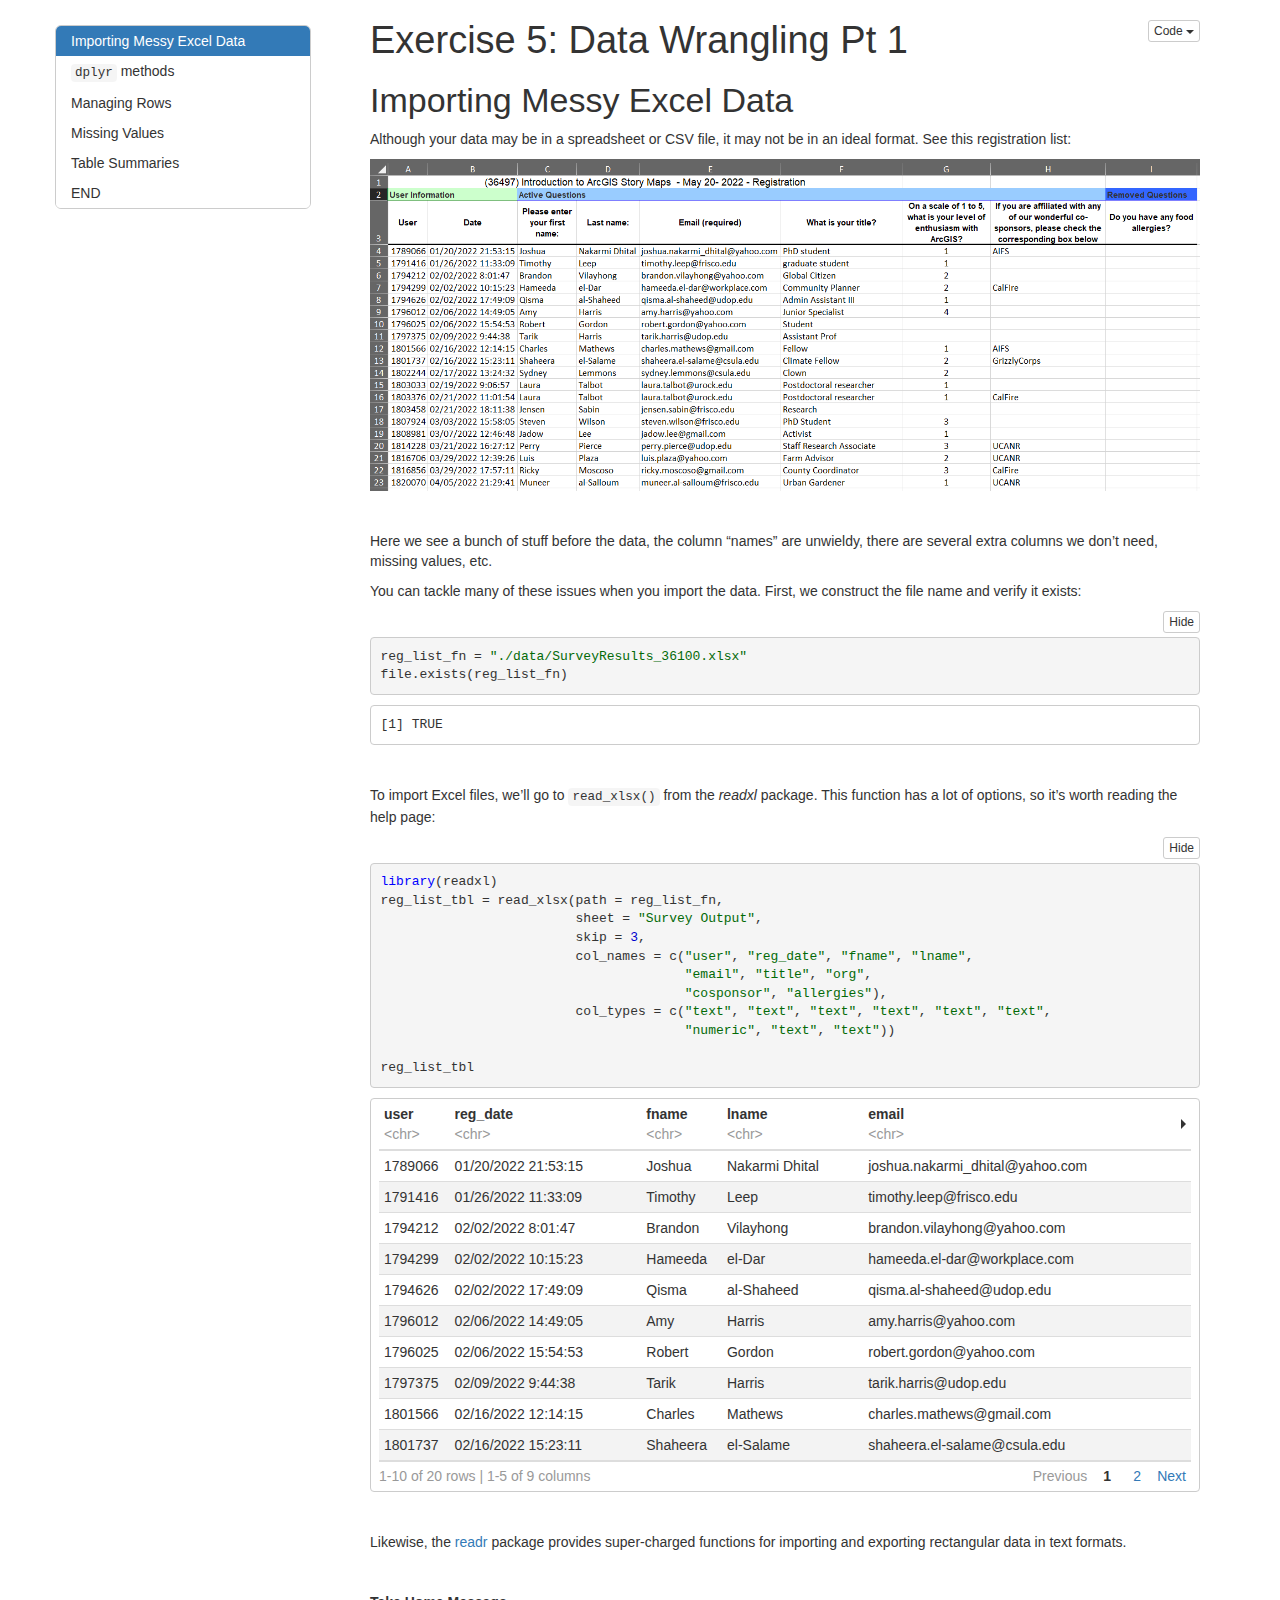
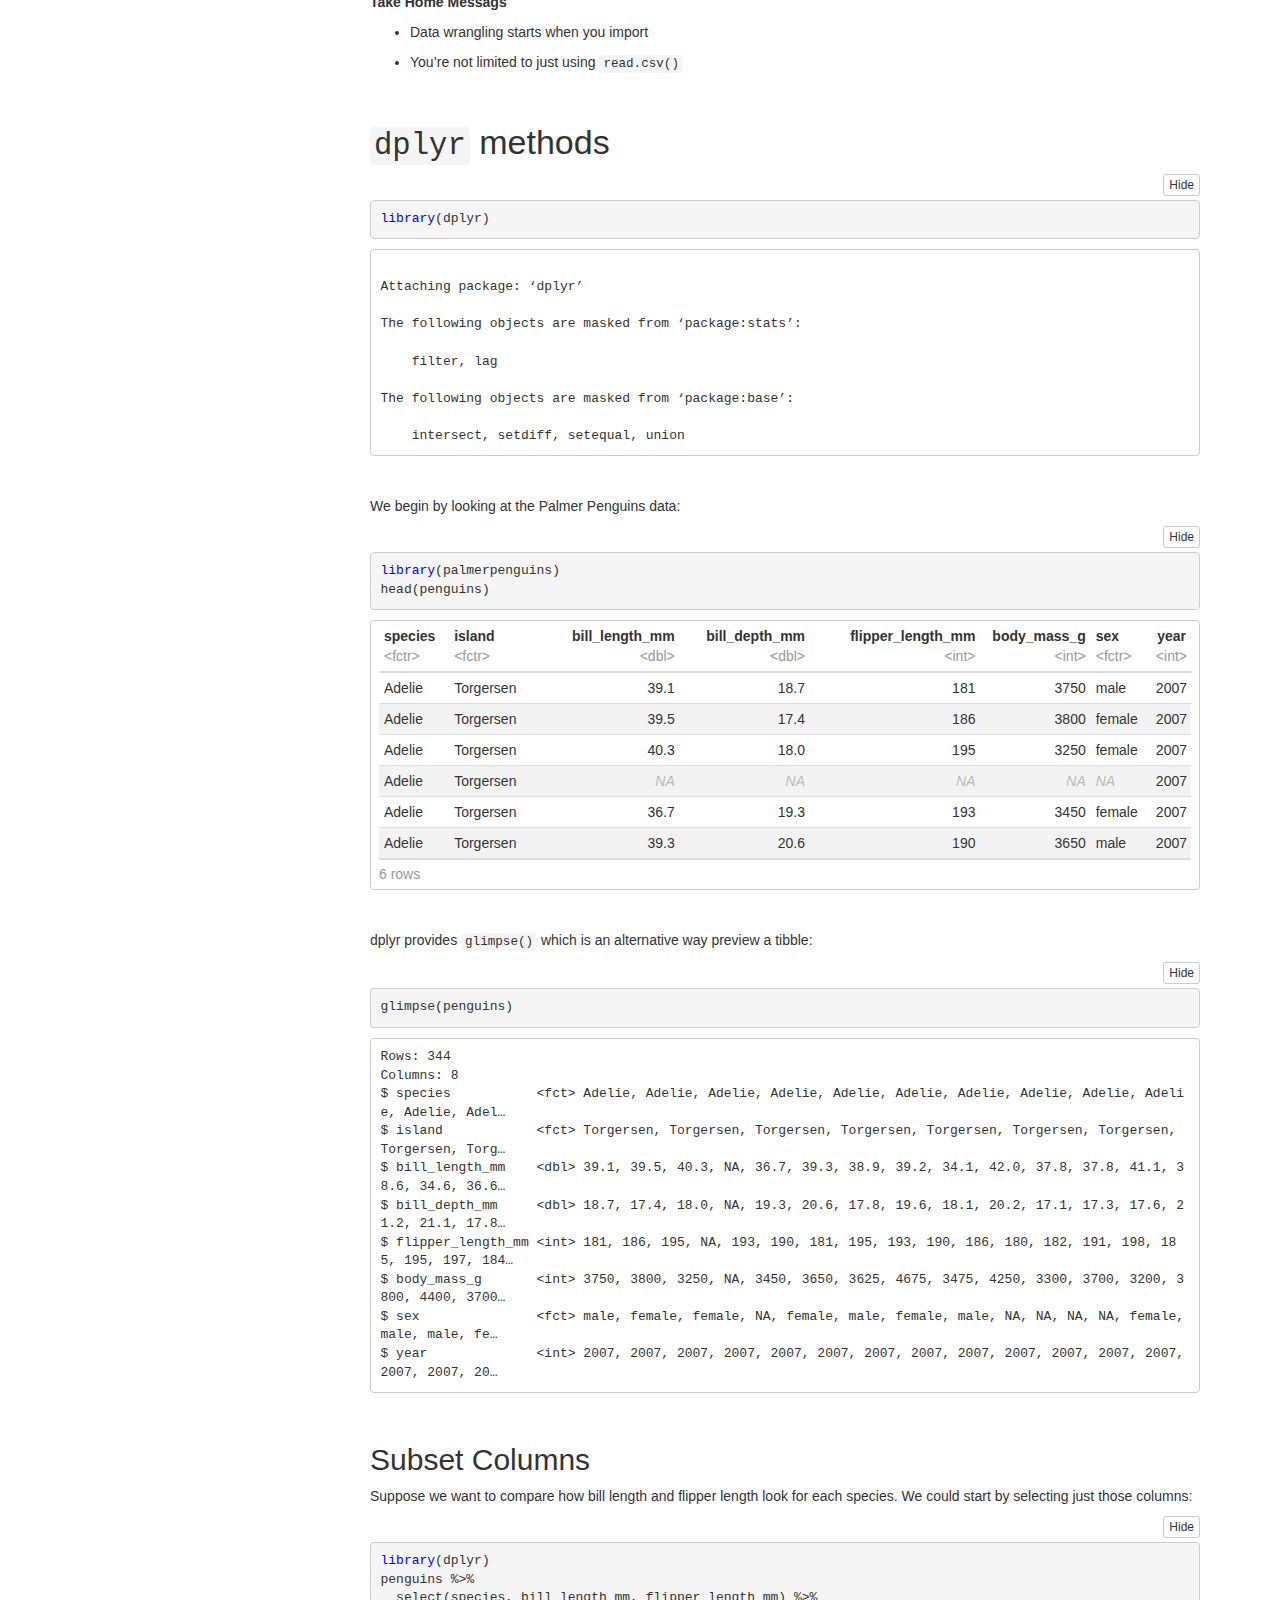
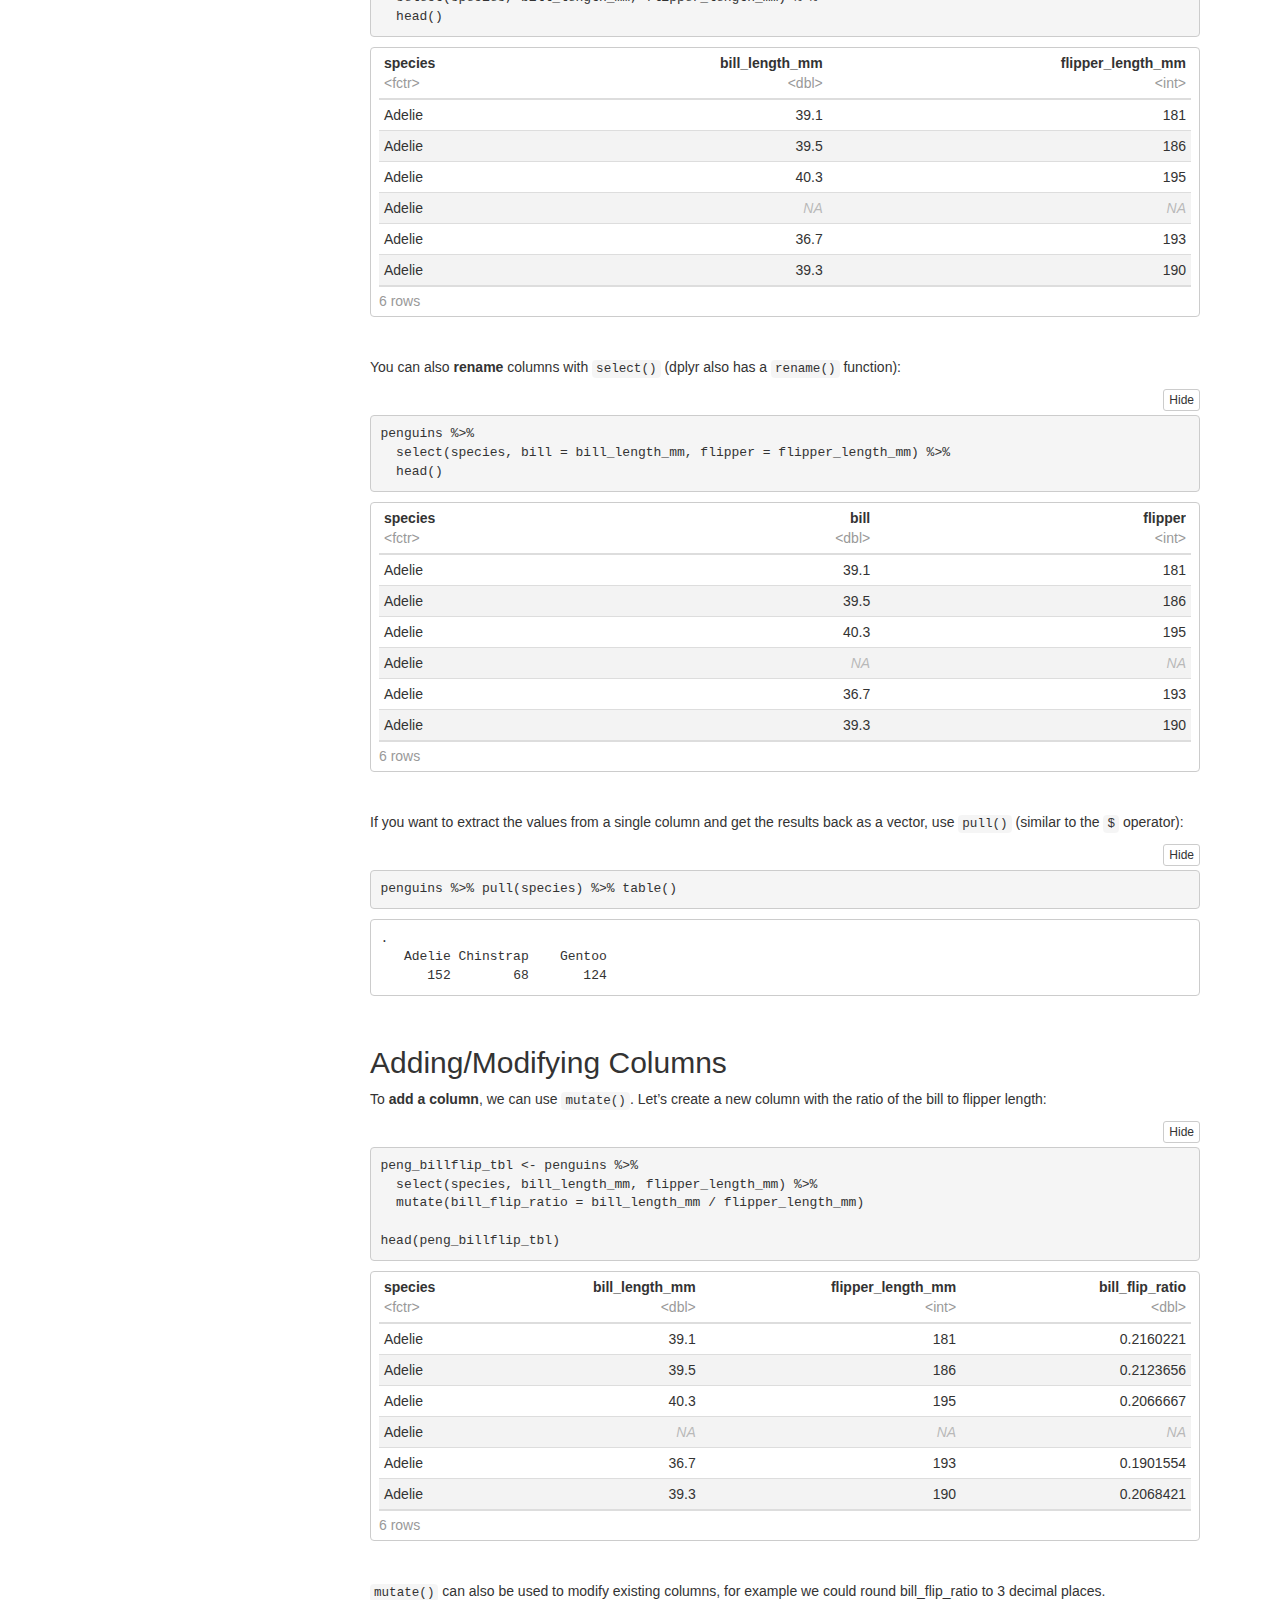
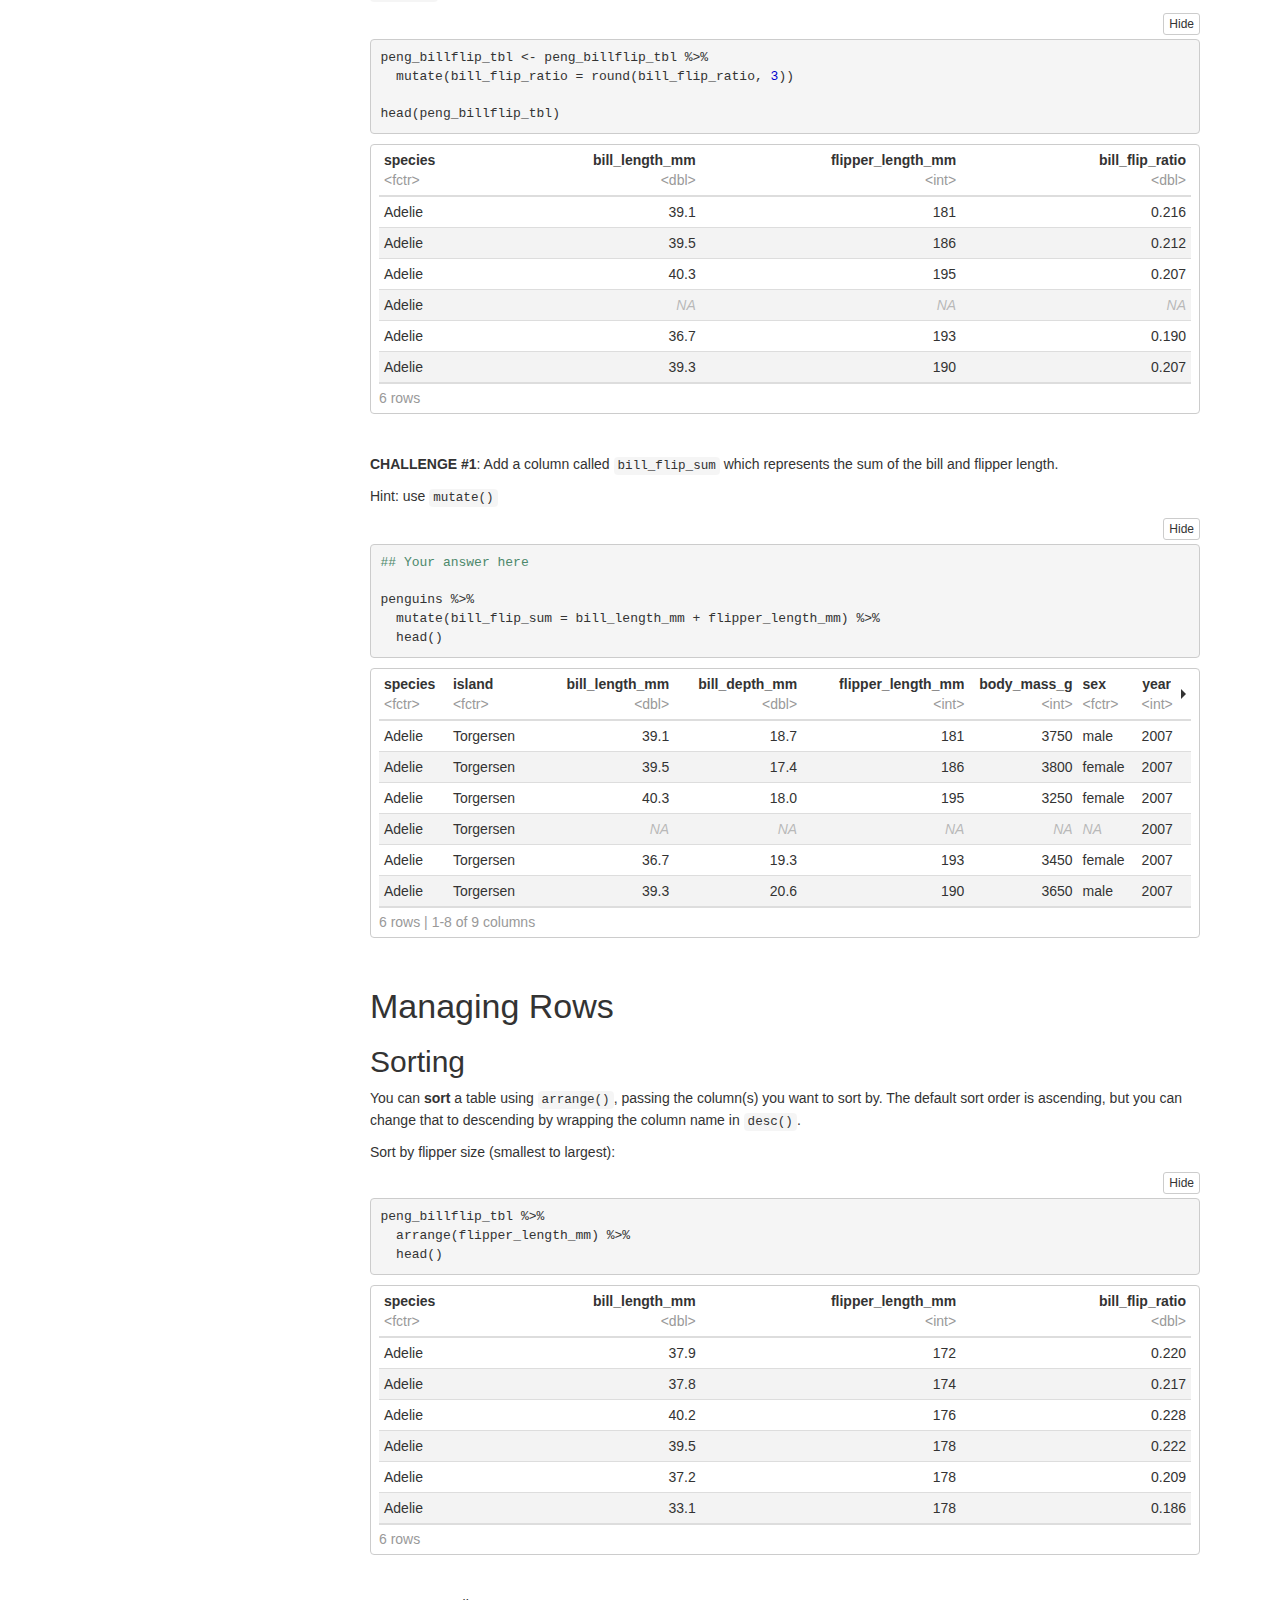
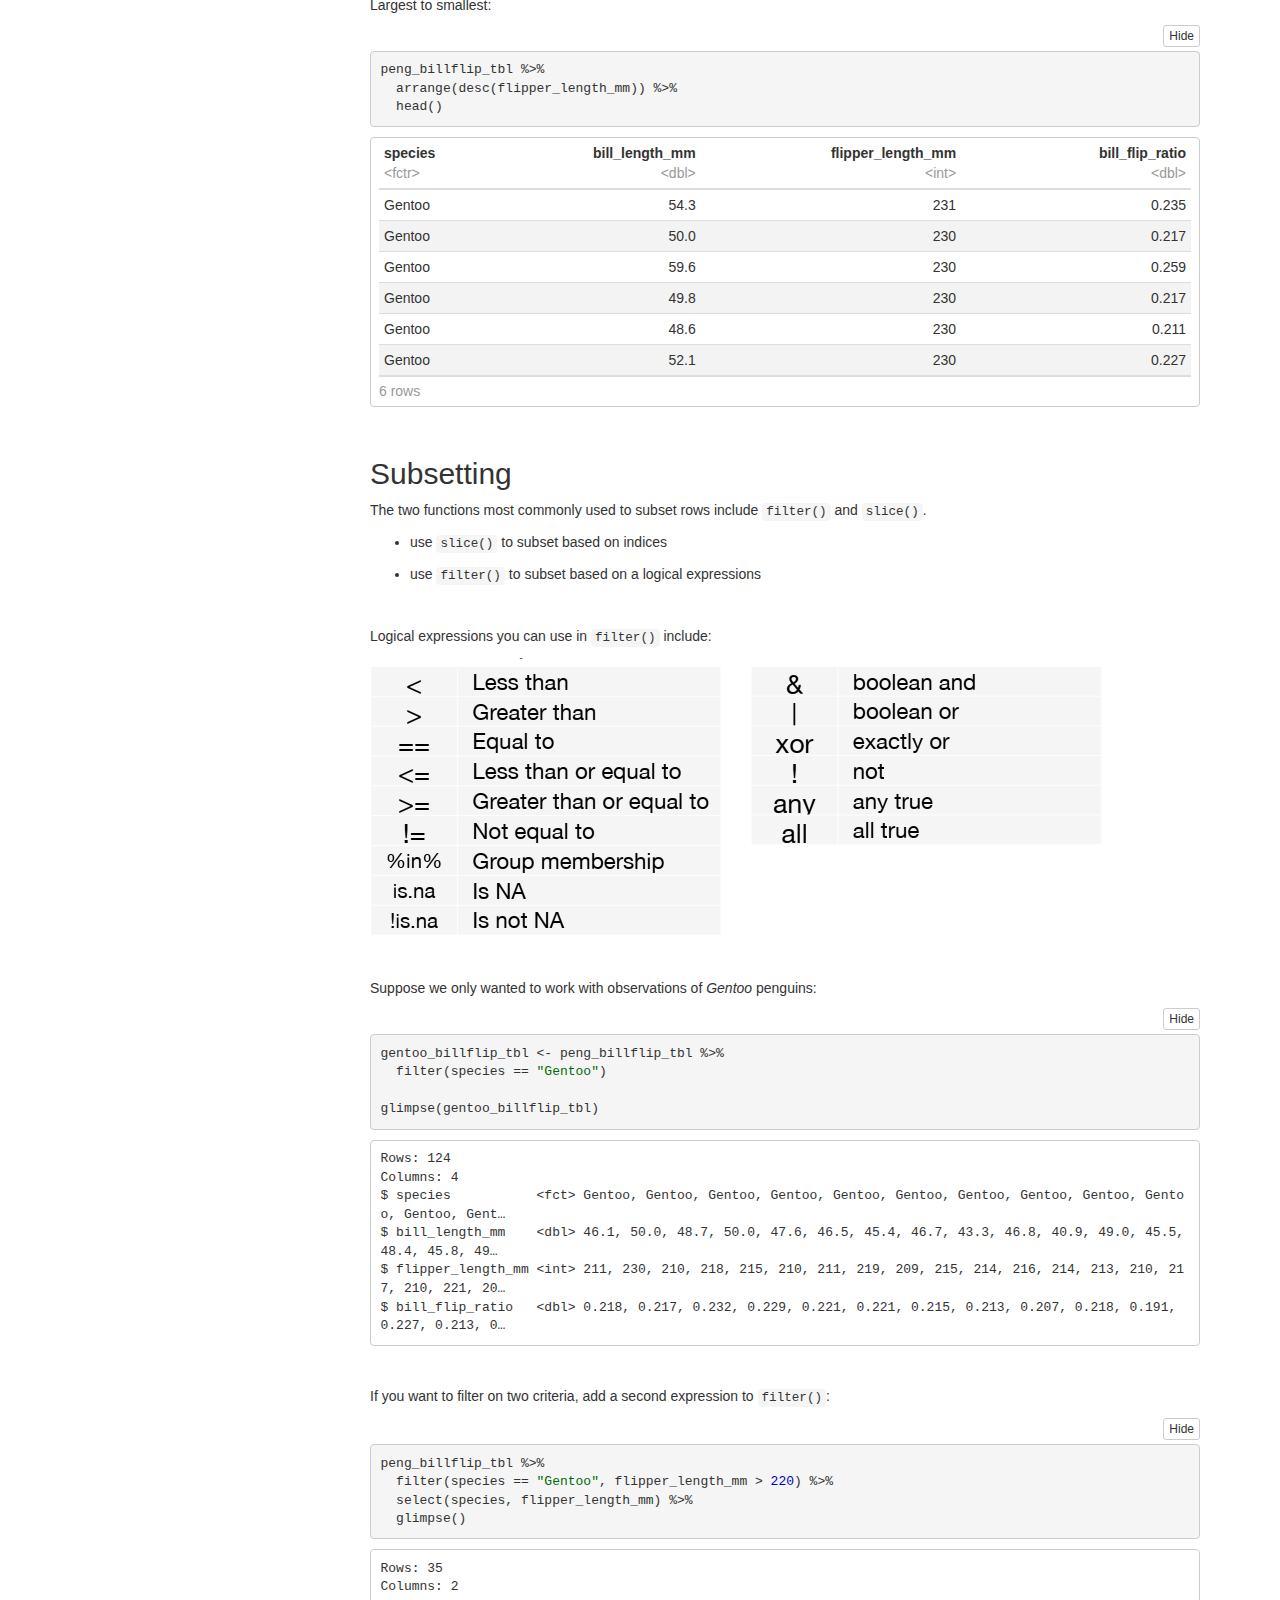
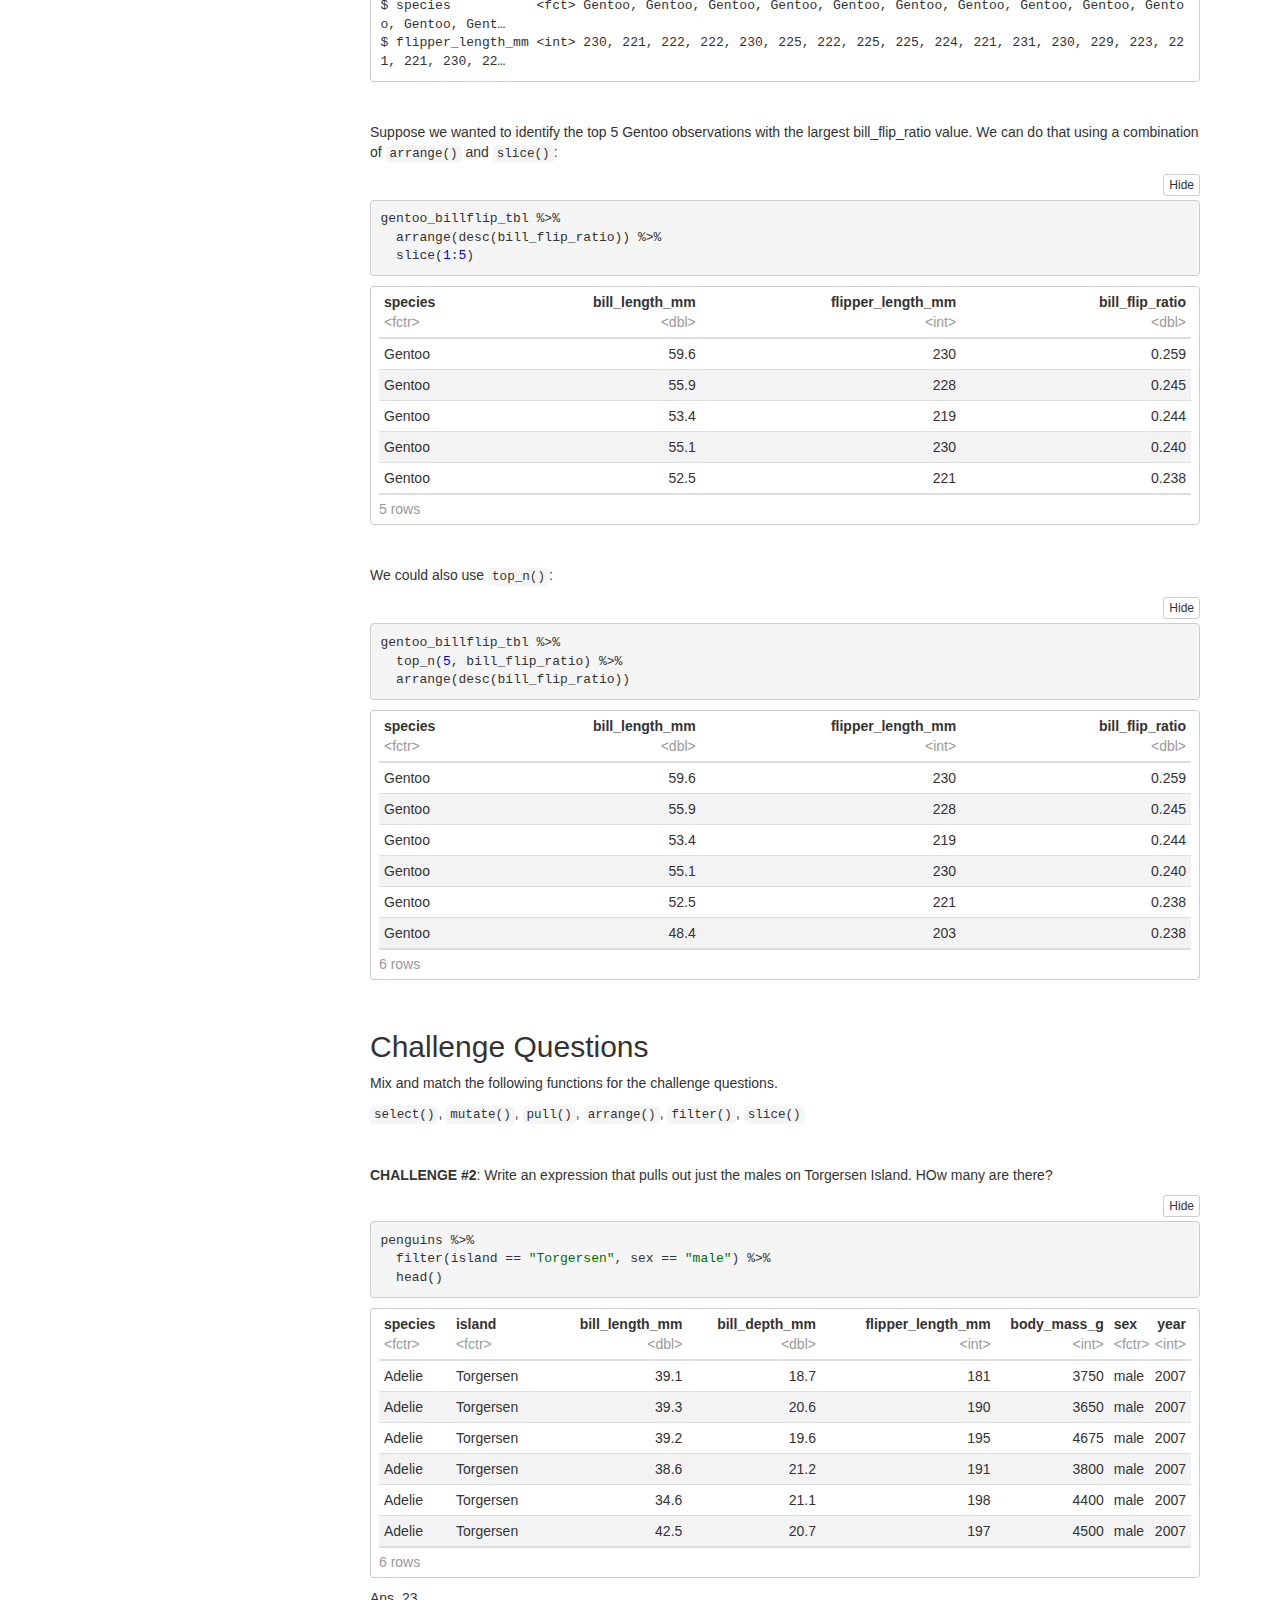
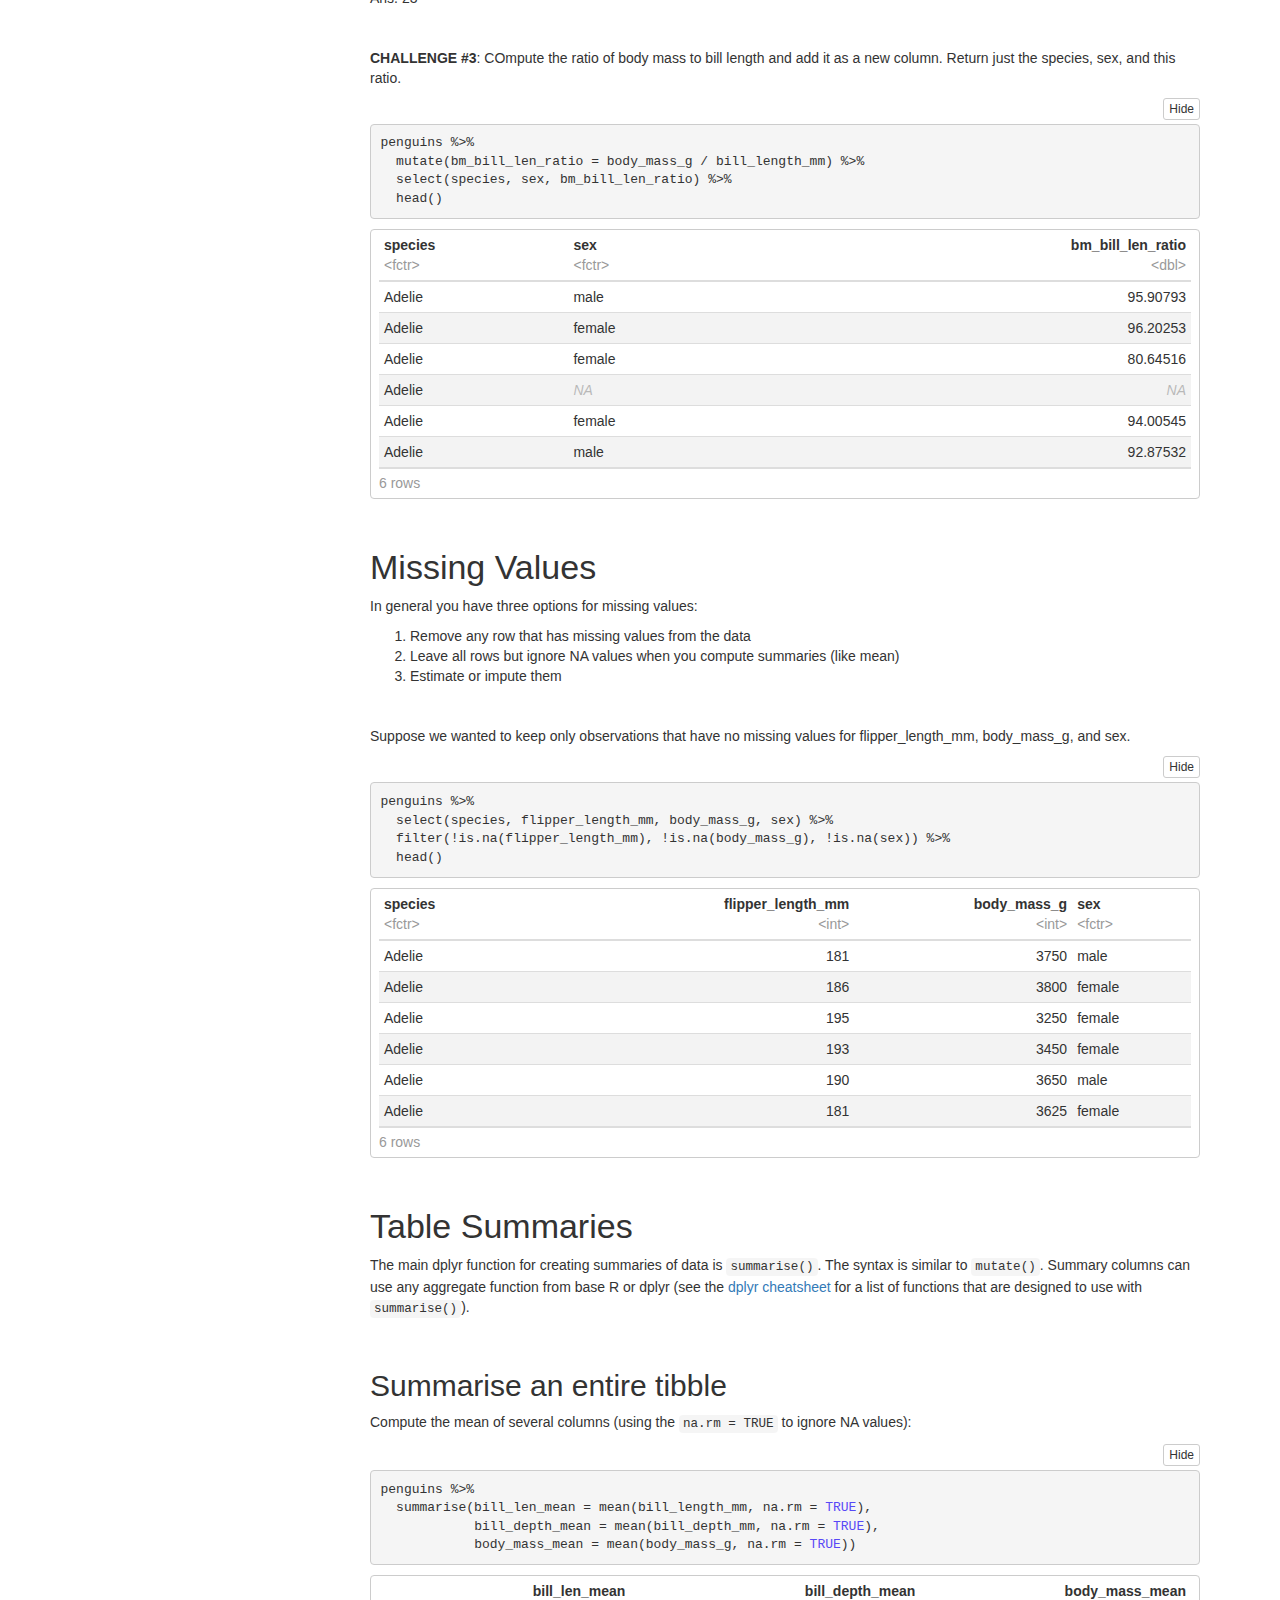
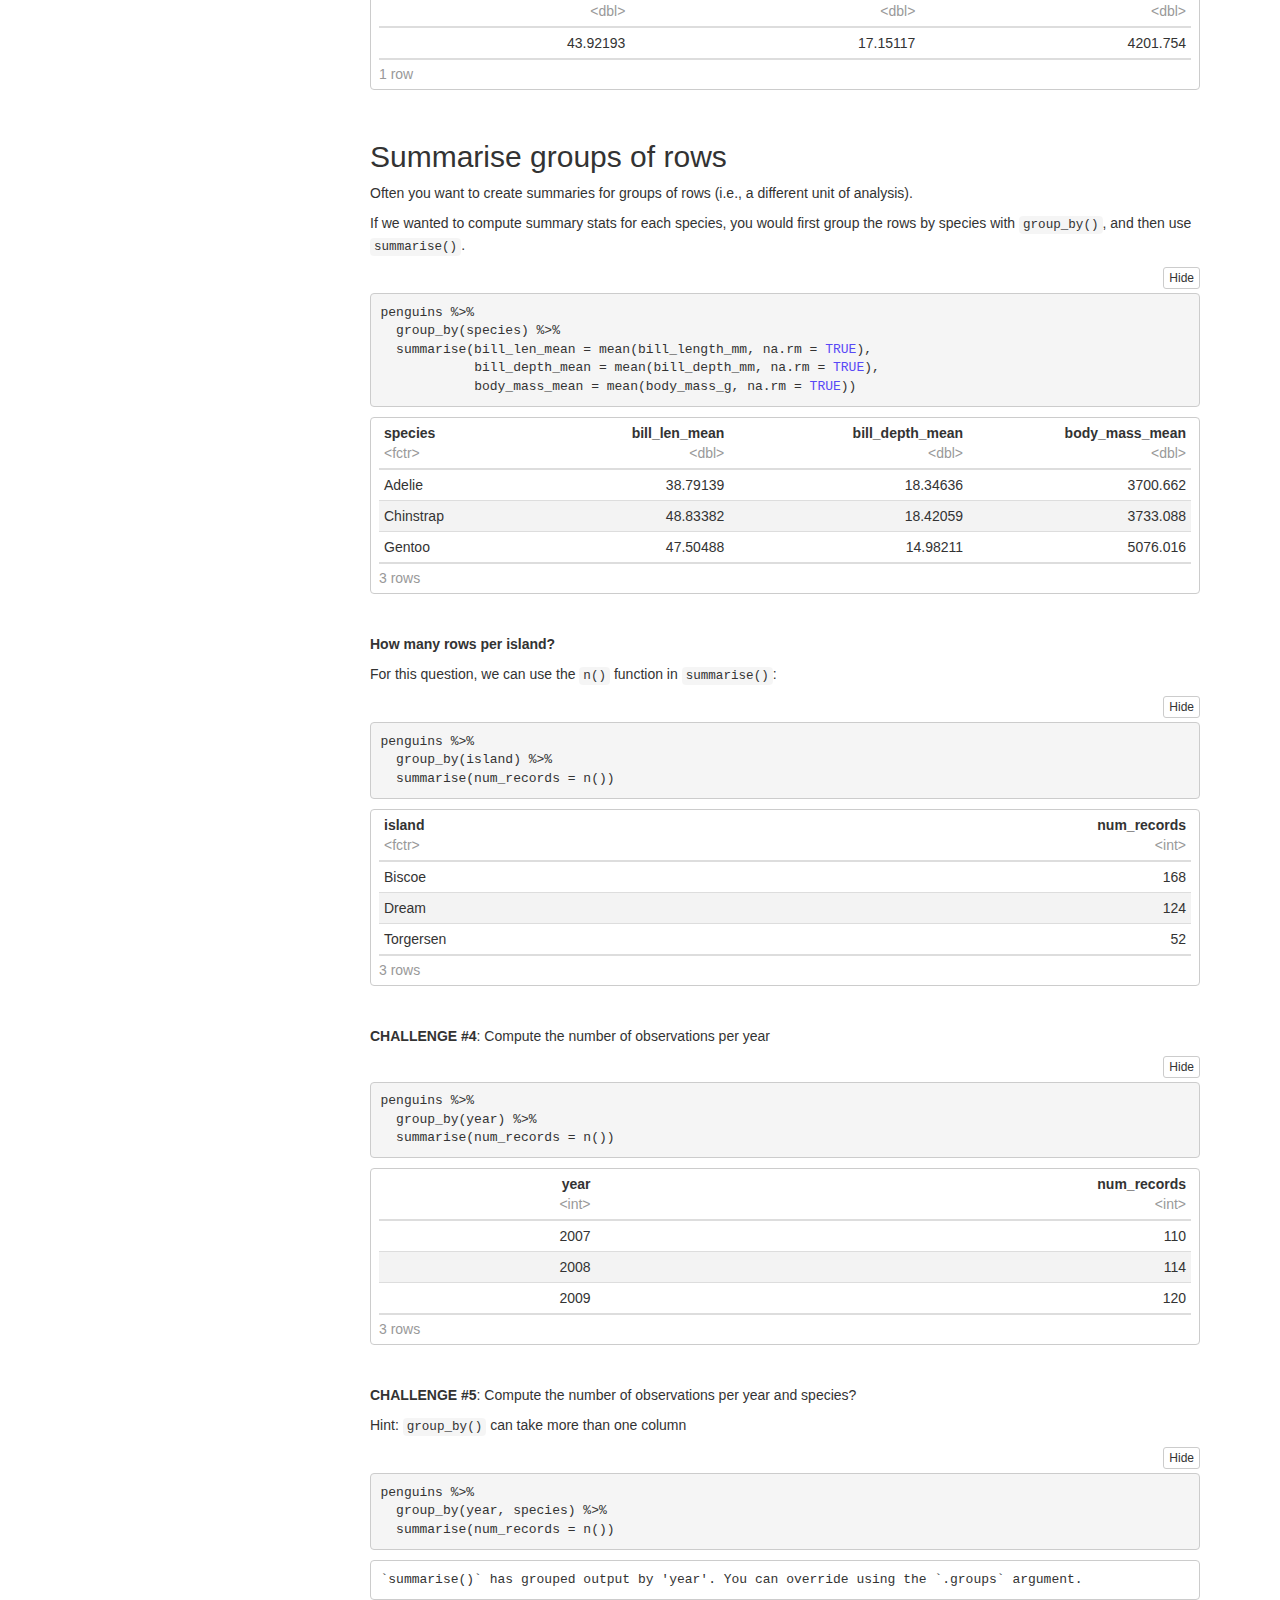
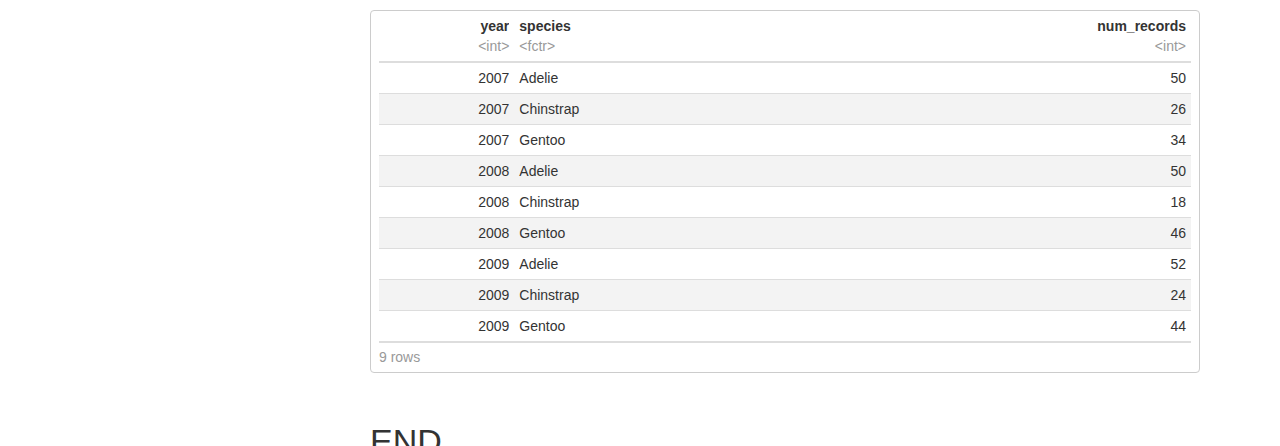
==== ex05_ans.nb.html @ d76fd2cd "Session 3 Update 1" ====
<!DOCTYPE html>

<html>

<head>

<meta charset="utf-8" />
<meta name="generator" content="pandoc" />
<meta http-equiv="X-UA-Compatible" content="IE=EDGE" />




<title>Exercise 5: Data Wrangling Pt 1</title>

<script>// Pandoc 2.9 adds attributes on both header and div. We remove the former (to
// be compatible with the behavior of Pandoc < 2.8).
document.addEventListener('DOMContentLoaded', function(e) {
  var hs = document.querySelectorAll("div.section[class*='level'] > :first-child");
  var i, h, a;
  for (i = 0; i < hs.length; i++) {
    h = hs[i];
    if (!/^h[1-6]$/i.test(h.tagName)) continue;  // it should be a header h1-h6
    a = h.attributes;
    while (a.length > 0) h.removeAttribute(a[0].name);
  }
});
</script>
<script>/*! jQuery v3.6.0 | (c) OpenJS Foundation and other contributors | jquery.org/license */
!function(e,t){"use strict";"object"==typeof module&&"object"==typeof module.exports?module.exports=e.document?t(e,!0):function(e){if(!e.document)throw new Error("jQuery requires a window with a document");return t(e)}:t(e)}("undefined"!=typeof window?window:this,function(C,e){"use strict";var t=[],r=Object.getPrototypeOf,s=t.slice,g=t.flat?function(e){return t.flat.call(e)}:function(e){return t.concat.apply([],e)},u=t.push,i=t.indexOf,n={},o=n.toString,v=n.hasOwnProperty,a=v.toString,l=a.call(Object),y={},m=function(e){return"function"==typeof e&&"number"!=typeof e.nodeType&&"function"!=typeof e.item},x=function(e){return null!=e&&e===e.window},E=C.document,c={type:!0,src:!0,nonce:!0,noModule:!0};function b(e,t,n){var r,i,o=(n=n||E).createElement("script");if(o.text=e,t)for(r in c)(i=t[r]||t.getAttribute&&t.getAttribute(r))&&o.setAttribute(r,i);n.head.appendChild(o).parentNode.removeChild(o)}function w(e){return null==e?e+"":"object"==typeof e||"function"==typeof e?n[o.call(e)]||"object":typeof e}var f="3.6.0",S=function(e,t){return new S.fn.init(e,t)};function p(e){var t=!!e&&"length"in e&&e.length,n=w(e);return!m(e)&&!x(e)&&("array"===n||0===t||"number"==typeof t&&0<t&&t-1 in e)}S.fn=S.prototype={jquery:f,constructor:S,length:0,toArray:function(){return s.call(this)},get:function(e){return null==e?s.call(this):e<0?this[e+this.length]:this[e]},pushStack:function(e){var t=S.merge(this.constructor(),e);return t.prevObject=this,t},each:function(e){return S.each(this,e)},map:function(n){return this.pushStack(S.map(this,function(e,t){return n.call(e,t,e)}))},slice:function(){return this.pushStack(s.apply(this,arguments))},first:function(){return this.eq(0)},last:function(){return this.eq(-1)},even:function(){return this.pushStack(S.grep(this,function(e,t){return(t+1)%2}))},odd:function(){return this.pushStack(S.grep(this,function(e,t){return t%2}))},eq:function(e){var t=this.length,n=+e+(e<0?t:0);return this.pushStack(0<=n&&n<t?[this[n]]:[])},end:function(){return this.prevObject||this.constructor()},push:u,sort:t.sort,splice:t.splice},S.extend=S.fn.extend=function(){var e,t,n,r,i,o,a=arguments[0]||{},s=1,u=arguments.length,l=!1;for("boolean"==typeof a&&(l=a,a=arguments[s]||{},s++),"object"==typeof a||m(a)||(a={}),s===u&&(a=this,s--);s<u;s++)if(null!=(e=arguments[s]))for(t in e)r=e[t],"__proto__"!==t&&a!==r&&(l&&r&&(S.isPlainObject(r)||(i=Array.isArray(r)))?(n=a[t],o=i&&!Array.isArray(n)?[]:i||S.isPlainObject(n)?n:{},i=!1,a[t]=S.extend(l,o,r)):void 0!==r&&(a[t]=r));return a},S.extend({expando:"jQuery"+(f+Math.random()).replace(/\D/g,""),isReady:!0,error:function(e){throw new Error(e)},noop:function(){},isPlainObject:function(e){var t,n;return!(!e||"[object Object]"!==o.call(e))&&(!(t=r(e))||"function"==typeof(n=v.call(t,"constructor")&&t.constructor)&&a.call(n)===l)},isEmptyObject:function(e){var t;for(t in e)return!1;return!0},globalEval:function(e,t,n){b(e,{nonce:t&&t.nonce},n)},each:function(e,t){var n,r=0;if(p(e)){for(n=e.length;r<n;r++)if(!1===t.call(e[r],r,e[r]))break}else for(r in e)if(!1===t.call(e[r],r,e[r]))break;return e},makeArray:function(e,t){var n=t||[];return null!=e&&(p(Object(e))?S.merge(n,"string"==typeof e?[e]:e):u.call(n,e)),n},inArray:function(e,t,n){return null==t?-1:i.call(t,e,n)},merge:function(e,t){for(var n=+t.length,r=0,i=e.length;r<n;r++)e[i++]=t[r];return e.length=i,e},grep:function(e,t,n){for(var r=[],i=0,o=e.length,a=!n;i<o;i++)!t(e[i],i)!==a&&r.push(e[i]);return r},map:function(e,t,n){var r,i,o=0,a=[];if(p(e))for(r=e.length;o<r;o++)null!=(i=t(e[o],o,n))&&a.push(i);else for(o in e)null!=(i=t(e[o],o,n))&&a.push(i);return g(a)},guid:1,support:y}),"function"==typeof Symbol&&(S.fn[Symbol.iterator]=t[Symbol.iterator]),S.each("Boolean Number String Function Array Date RegExp Object Error Symbol".split(" "),function(e,t){n["[object "+t+"]"]=t.toLowerCase()});var d=function(n){var e,d,b,o,i,h,f,g,w,u,l,T,C,a,E,v,s,c,y,S="sizzle"+1*new Date,p=n.document,k=0,r=0,m=ue(),x=ue(),A=ue(),N=ue(),j=function(e,t){return e===t&&(l=!0),0},D={}.hasOwnProperty,t=[],q=t.pop,L=t.push,H=t.push,O=t.slice,P=function(e,t){for(var n=0,r=e.length;n<r;n++)if(e[n]===t)return n;return-1},R="checked|selected|async|autofocus|autoplay|controls|defer|disabled|hidden|ismap|loop|multiple|open|readonly|required|scoped",M="[\\x20\\t\\r\\n\\f]",I="(?:\\\\[\\da-fA-F]{1,6}"+M+"?|\\\\[^\\r\\n\\f]|[\\w-]|[^\0-\\x7f])+",W="\\["+M+"*("+I+")(?:"+M+"*([*^$|!~]?=)"+M+"*(?:'((?:\\\\.|[^\\\\'])*)'|\"((?:\\\\.|[^\\\\\"])*)\"|("+I+"))|)"+M+"*\\]",F=":("+I+")(?:\\((('((?:\\\\.|[^\\\\'])*)'|\"((?:\\\\.|[^\\\\\"])*)\")|((?:\\\\.|[^\\\\()[\\]]|"+W+")*)|.*)\\)|)",B=new RegExp(M+"+","g"),$=new RegExp("^"+M+"+|((?:^|[^\\\\])(?:\\\\.)*)"+M+"+$","g"),_=new RegExp("^"+M+"*,"+M+"*"),z=new RegExp("^"+M+"*([>+~]|"+M+")"+M+"*"),U=new RegExp(M+"|>"),X=new RegExp(F),V=new RegExp("^"+I+"$"),G={ID:new RegExp("^#("+I+")"),CLASS:new RegExp("^\\.("+I+")"),TAG:new RegExp("^("+I+"|[*])"),ATTR:new RegExp("^"+W),PSEUDO:new RegExp("^"+F),CHILD:new RegExp("^:(only|first|last|nth|nth-last)-(child|of-type)(?:\\("+M+"*(even|odd|(([+-]|)(\\d*)n|)"+M+"*(?:([+-]|)"+M+"*(\\d+)|))"+M+"*\\)|)","i"),bool:new RegExp("^(?:"+R+")$","i"),needsContext:new RegExp("^"+M+"*[>+~]|:(even|odd|eq|gt|lt|nth|first|last)(?:\\("+M+"*((?:-\\d)?\\d*)"+M+"*\\)|)(?=[^-]|$)","i")},Y=/HTML$/i,Q=/^(?:input|select|textarea|button)$/i,J=/^h\d$/i,K=/^[^{]+\{\s*\[native \w/,Z=/^(?:#([\w-]+)|(\w+)|\.([\w-]+))$/,ee=/[+~]/,te=new RegExp("\\\\[\\da-fA-F]{1,6}"+M+"?|\\\\([^\\r\\n\\f])","g"),ne=function(e,t){var n="0x"+e.slice(1)-65536;return t||(n<0?String.fromCharCode(n+65536):String.fromCharCode(n>>10|55296,1023&n|56320))},re=/([\0-\x1f\x7f]|^-?\d)|^-$|[^\0-\x1f\x7f-\uFFFF\w-]/g,ie=function(e,t){return t?"\0"===e?"\ufffd":e.slice(0,-1)+"\\"+e.charCodeAt(e.length-1).toString(16)+" ":"\\"+e},oe=function(){T()},ae=be(function(e){return!0===e.disabled&&"fieldset"===e.nodeName.toLowerCase()},{dir:"parentNode",next:"legend"});try{H.apply(t=O.call(p.childNodes),p.childNodes),t[p.childNodes.length].nodeType}catch(e){H={apply:t.length?function(e,t){L.apply(e,O.call(t))}:function(e,t){var n=e.length,r=0;while(e[n++]=t[r++]);e.length=n-1}}}function se(t,e,n,r){var i,o,a,s,u,l,c,f=e&&e.ownerDocument,p=e?e.nodeType:9;if(n=n||[],"string"!=typeof t||!t||1!==p&&9!==p&&11!==p)return n;if(!r&&(T(e),e=e||C,E)){if(11!==p&&(u=Z.exec(t)))if(i=u[1]){if(9===p){if(!(a=e.getElementById(i)))return n;if(a.id===i)return n.push(a),n}else if(f&&(a=f.getElementById(i))&&y(e,a)&&a.id===i)return n.push(a),n}else{if(u[2])return H.apply(n,e.getElementsByTagName(t)),n;if((i=u[3])&&d.getElementsByClassName&&e.getElementsByClassName)return H.apply(n,e.getElementsByClassName(i)),n}if(d.qsa&&!N[t+" "]&&(!v||!v.test(t))&&(1!==p||"object"!==e.nodeName.toLowerCase())){if(c=t,f=e,1===p&&(U.test(t)||z.test(t))){(f=ee.test(t)&&ye(e.parentNode)||e)===e&&d.scope||((s=e.getAttribute("id"))?s=s.replace(re,ie):e.setAttribute("id",s=S)),o=(l=h(t)).length;while(o--)l[o]=(s?"#"+s:":scope")+" "+xe(l[o]);c=l.join(",")}try{return H.apply(n,f.querySelectorAll(c)),n}catch(e){N(t,!0)}finally{s===S&&e.removeAttribute("id")}}}return g(t.replace($,"$1"),e,n,r)}function ue(){var r=[];return function e(t,n){return r.push(t+" ")>b.cacheLength&&delete e[r.shift()],e[t+" "]=n}}function le(e){return e[S]=!0,e}function ce(e){var t=C.createElement("fieldset");try{return!!e(t)}catch(e){return!1}finally{t.parentNode&&t.parentNode.removeChild(t),t=null}}function fe(e,t){var n=e.split("|"),r=n.length;while(r--)b.attrHandle[n[r]]=t}function pe(e,t){var n=t&&e,r=n&&1===e.nodeType&&1===t.nodeType&&e.sourceIndex-t.sourceIndex;if(r)return r;if(n)while(n=n.nextSibling)if(n===t)return-1;return e?1:-1}function de(t){return function(e){return"input"===e.nodeName.toLowerCase()&&e.type===t}}function he(n){return function(e){var t=e.nodeName.toLowerCase();return("input"===t||"button"===t)&&e.type===n}}function ge(t){return function(e){return"form"in e?e.parentNode&&!1===e.disabled?"label"in e?"label"in e.parentNode?e.parentNode.disabled===t:e.disabled===t:e.isDisabled===t||e.isDisabled!==!t&&ae(e)===t:e.disabled===t:"label"in e&&e.disabled===t}}function ve(a){return le(function(o){return o=+o,le(function(e,t){var n,r=a([],e.length,o),i=r.length;while(i--)e[n=r[i]]&&(e[n]=!(t[n]=e[n]))})})}function ye(e){return e&&"undefined"!=typeof e.getElementsByTagName&&e}for(e in d=se.support={},i=se.isXML=function(e){var t=e&&e.namespaceURI,n=e&&(e.ownerDocument||e).documentElement;return!Y.test(t||n&&n.nodeName||"HTML")},T=se.setDocument=function(e){var t,n,r=e?e.ownerDocument||e:p;return r!=C&&9===r.nodeType&&r.documentElement&&(a=(C=r).documentElement,E=!i(C),p!=C&&(n=C.defaultView)&&n.top!==n&&(n.addEventListener?n.addEventListener("unload",oe,!1):n.attachEvent&&n.attachEvent("onunload",oe)),d.scope=ce(function(e){return a.appendChild(e).appendChild(C.createElement("div")),"undefined"!=typeof e.querySelectorAll&&!e.querySelectorAll(":scope fieldset div").length}),d.attributes=ce(function(e){return e.className="i",!e.getAttribute("className")}),d.getElementsByTagName=ce(function(e){return e.appendChild(C.createComment("")),!e.getElementsByTagName("*").length}),d.getElementsByClassName=K.test(C.getElementsByClassName),d.getById=ce(function(e){return a.appendChild(e).id=S,!C.getElementsByName||!C.getElementsByName(S).length}),d.getById?(b.filter.ID=function(e){var t=e.replace(te,ne);return function(e){return e.getAttribute("id")===t}},b.find.ID=function(e,t){if("undefined"!=typeof t.getElementById&&E){var n=t.getElementById(e);return n?[n]:[]}}):(b.filter.ID=function(e){var n=e.replace(te,ne);return function(e){var t="undefined"!=typeof e.getAttributeNode&&e.getAttributeNode("id");return t&&t.value===n}},b.find.ID=function(e,t){if("undefined"!=typeof t.getElementById&&E){var n,r,i,o=t.getElementById(e);if(o){if((n=o.getAttributeNode("id"))&&n.value===e)return[o];i=t.getElementsByName(e),r=0;while(o=i[r++])if((n=o.getAttributeNode("id"))&&n.value===e)return[o]}return[]}}),b.find.TAG=d.getElementsByTagName?function(e,t){return"undefined"!=typeof t.getElementsByTagName?t.getElementsByTagName(e):d.qsa?t.querySelectorAll(e):void 0}:function(e,t){var n,r=[],i=0,o=t.getElementsByTagName(e);if("*"===e){while(n=o[i++])1===n.nodeType&&r.push(n);return r}return o},b.find.CLASS=d.getElementsByClassName&&function(e,t){if("undefined"!=typeof t.getElementsByClassName&&E)return t.getElementsByClassName(e)},s=[],v=[],(d.qsa=K.test(C.querySelectorAll))&&(ce(function(e){var t;a.appendChild(e).innerHTML="<a id='"+S+"'></a><select id='"+S+"-\r\\' msallowcapture=''><option selected=''></option></select>",e.querySelectorAll("[msallowcapture^='']").length&&v.push("[*^$]="+M+"*(?:''|\"\")"),e.querySelectorAll("[selected]").length||v.push("\\["+M+"*(?:value|"+R+")"),e.querySelectorAll("[id~="+S+"-]").length||v.push("~="),(t=C.createElement("input")).setAttribute("name",""),e.appendChild(t),e.querySelectorAll("[name='']").length||v.push("\\["+M+"*name"+M+"*="+M+"*(?:''|\"\")"),e.querySelectorAll(":checked").length||v.push(":checked"),e.querySelectorAll("a#"+S+"+*").length||v.push(".#.+[+~]"),e.querySelectorAll("\\\f"),v.push("[\\r\\n\\f]")}),ce(function(e){e.innerHTML="<a href='' disabled='disabled'></a><select disabled='disabled'><option/></select>";var t=C.createElement("input");t.setAttribute("type","hidden"),e.appendChild(t).setAttribute("name","D"),e.querySelectorAll("[name=d]").length&&v.push("name"+M+"*[*^$|!~]?="),2!==e.querySelectorAll(":enabled").length&&v.push(":enabled",":disabled"),a.appendChild(e).disabled=!0,2!==e.querySelectorAll(":disabled").length&&v.push(":enabled",":disabled"),e.querySelectorAll("*,:x"),v.push(",.*:")})),(d.matchesSelector=K.test(c=a.matches||a.webkitMatchesSelector||a.mozMatchesSelector||a.oMatchesSelector||a.msMatchesSelector))&&ce(function(e){d.disconnectedMatch=c.call(e,"*"),c.call(e,"[s!='']:x"),s.push("!=",F)}),v=v.length&&new RegExp(v.join("|")),s=s.length&&new RegExp(s.join("|")),t=K.test(a.compareDocumentPosition),y=t||K.test(a.contains)?function(e,t){var n=9===e.nodeType?e.documentElement:e,r=t&&t.parentNode;return e===r||!(!r||1!==r.nodeType||!(n.contains?n.contains(r):e.compareDocumentPosition&&16&e.compareDocumentPosition(r)))}:function(e,t){if(t)while(t=t.parentNode)if(t===e)return!0;return!1},j=t?function(e,t){if(e===t)return l=!0,0;var n=!e.compareDocumentPosition-!t.compareDocumentPosition;return n||(1&(n=(e.ownerDocument||e)==(t.ownerDocument||t)?e.compareDocumentPosition(t):1)||!d.sortDetached&&t.compareDocumentPosition(e)===n?e==C||e.ownerDocument==p&&y(p,e)?-1:t==C||t.ownerDocument==p&&y(p,t)?1:u?P(u,e)-P(u,t):0:4&n?-1:1)}:function(e,t){if(e===t)return l=!0,0;var n,r=0,i=e.parentNode,o=t.parentNode,a=[e],s=[t];if(!i||!o)return e==C?-1:t==C?1:i?-1:o?1:u?P(u,e)-P(u,t):0;if(i===o)return pe(e,t);n=e;while(n=n.parentNode)a.unshift(n);n=t;while(n=n.parentNode)s.unshift(n);while(a[r]===s[r])r++;return r?pe(a[r],s[r]):a[r]==p?-1:s[r]==p?1:0}),C},se.matches=function(e,t){return se(e,null,null,t)},se.matchesSelector=function(e,t){if(T(e),d.matchesSelector&&E&&!N[t+" "]&&(!s||!s.test(t))&&(!v||!v.test(t)))try{var n=c.call(e,t);if(n||d.disconnectedMatch||e.document&&11!==e.document.nodeType)return n}catch(e){N(t,!0)}return 0<se(t,C,null,[e]).length},se.contains=function(e,t){return(e.ownerDocument||e)!=C&&T(e),y(e,t)},se.attr=function(e,t){(e.ownerDocument||e)!=C&&T(e);var n=b.attrHandle[t.toLowerCase()],r=n&&D.call(b.attrHandle,t.toLowerCase())?n(e,t,!E):void 0;return void 0!==r?r:d.attributes||!E?e.getAttribute(t):(r=e.getAttributeNode(t))&&r.specified?r.value:null},se.escape=function(e){return(e+"").replace(re,ie)},se.error=function(e){throw new Error("Syntax error, unrecognized expression: "+e)},se.uniqueSort=function(e){var t,n=[],r=0,i=0;if(l=!d.detectDuplicates,u=!d.sortStable&&e.slice(0),e.sort(j),l){while(t=e[i++])t===e[i]&&(r=n.push(i));while(r--)e.splice(n[r],1)}return u=null,e},o=se.getText=function(e){var t,n="",r=0,i=e.nodeType;if(i){if(1===i||9===i||11===i){if("string"==typeof e.textContent)return e.textContent;for(e=e.firstChild;e;e=e.nextSibling)n+=o(e)}else if(3===i||4===i)return e.nodeValue}else while(t=e[r++])n+=o(t);return n},(b=se.selectors={cacheLength:50,createPseudo:le,match:G,attrHandle:{},find:{},relative:{">":{dir:"parentNode",first:!0}," ":{dir:"parentNode"},"+":{dir:"previousSibling",first:!0},"~":{dir:"previousSibling"}},preFilter:{ATTR:function(e){return e[1]=e[1].replace(te,ne),e[3]=(e[3]||e[4]||e[5]||"").replace(te,ne),"~="===e[2]&&(e[3]=" "+e[3]+" "),e.slice(0,4)},CHILD:function(e){return e[1]=e[1].toLowerCase(),"nth"===e[1].slice(0,3)?(e[3]||se.error(e[0]),e[4]=+(e[4]?e[5]+(e[6]||1):2*("even"===e[3]||"odd"===e[3])),e[5]=+(e[7]+e[8]||"odd"===e[3])):e[3]&&se.error(e[0]),e},PSEUDO:function(e){var t,n=!e[6]&&e[2];return G.CHILD.test(e[0])?null:(e[3]?e[2]=e[4]||e[5]||"":n&&X.test(n)&&(t=h(n,!0))&&(t=n.indexOf(")",n.length-t)-n.length)&&(e[0]=e[0].slice(0,t),e[2]=n.slice(0,t)),e.slice(0,3))}},filter:{TAG:function(e){var t=e.replace(te,ne).toLowerCase();return"*"===e?function(){return!0}:function(e){return e.nodeName&&e.nodeName.toLowerCase()===t}},CLASS:function(e){var t=m[e+" "];return t||(t=new RegExp("(^|"+M+")"+e+"("+M+"|$)"))&&m(e,function(e){return t.test("string"==typeof e.className&&e.className||"undefined"!=typeof e.getAttribute&&e.getAttribute("class")||"")})},ATTR:function(n,r,i){return function(e){var t=se.attr(e,n);return null==t?"!="===r:!r||(t+="","="===r?t===i:"!="===r?t!==i:"^="===r?i&&0===t.indexOf(i):"*="===r?i&&-1<t.indexOf(i):"$="===r?i&&t.slice(-i.length)===i:"~="===r?-1<(" "+t.replace(B," ")+" ").indexOf(i):"|="===r&&(t===i||t.slice(0,i.length+1)===i+"-"))}},CHILD:function(h,e,t,g,v){var y="nth"!==h.slice(0,3),m="last"!==h.slice(-4),x="of-type"===e;return 1===g&&0===v?function(e){return!!e.parentNode}:function(e,t,n){var r,i,o,a,s,u,l=y!==m?"nextSibling":"previousSibling",c=e.parentNode,f=x&&e.nodeName.toLowerCase(),p=!n&&!x,d=!1;if(c){if(y){while(l){a=e;while(a=a[l])if(x?a.nodeName.toLowerCase()===f:1===a.nodeType)return!1;u=l="only"===h&&!u&&"nextSibling"}return!0}if(u=[m?c.firstChild:c.lastChild],m&&p){d=(s=(r=(i=(o=(a=c)[S]||(a[S]={}))[a.uniqueID]||(o[a.uniqueID]={}))[h]||[])[0]===k&&r[1])&&r[2],a=s&&c.childNodes[s];while(a=++s&&a&&a[l]||(d=s=0)||u.pop())if(1===a.nodeType&&++d&&a===e){i[h]=[k,s,d];break}}else if(p&&(d=s=(r=(i=(o=(a=e)[S]||(a[S]={}))[a.uniqueID]||(o[a.uniqueID]={}))[h]||[])[0]===k&&r[1]),!1===d)while(a=++s&&a&&a[l]||(d=s=0)||u.pop())if((x?a.nodeName.toLowerCase()===f:1===a.nodeType)&&++d&&(p&&((i=(o=a[S]||(a[S]={}))[a.uniqueID]||(o[a.uniqueID]={}))[h]=[k,d]),a===e))break;return(d-=v)===g||d%g==0&&0<=d/g}}},PSEUDO:function(e,o){var t,a=b.pseudos[e]||b.setFilters[e.toLowerCase()]||se.error("unsupported pseudo: "+e);return a[S]?a(o):1<a.length?(t=[e,e,"",o],b.setFilters.hasOwnProperty(e.toLowerCase())?le(function(e,t){var n,r=a(e,o),i=r.length;while(i--)e[n=P(e,r[i])]=!(t[n]=r[i])}):function(e){return a(e,0,t)}):a}},pseudos:{not:le(function(e){var r=[],i=[],s=f(e.replace($,"$1"));return s[S]?le(function(e,t,n,r){var i,o=s(e,null,r,[]),a=e.length;while(a--)(i=o[a])&&(e[a]=!(t[a]=i))}):function(e,t,n){return r[0]=e,s(r,null,n,i),r[0]=null,!i.pop()}}),has:le(function(t){return function(e){return 0<se(t,e).length}}),contains:le(function(t){return t=t.replace(te,ne),function(e){return-1<(e.textContent||o(e)).indexOf(t)}}),lang:le(function(n){return V.test(n||"")||se.error("unsupported lang: "+n),n=n.replace(te,ne).toLowerCase(),function(e){var t;do{if(t=E?e.lang:e.getAttribute("xml:lang")||e.getAttribute("lang"))return(t=t.toLowerCase())===n||0===t.indexOf(n+"-")}while((e=e.parentNode)&&1===e.nodeType);return!1}}),target:function(e){var t=n.location&&n.location.hash;return t&&t.slice(1)===e.id},root:function(e){return e===a},focus:function(e){return e===C.activeElement&&(!C.hasFocus||C.hasFocus())&&!!(e.type||e.href||~e.tabIndex)},enabled:ge(!1),disabled:ge(!0),checked:function(e){var t=e.nodeName.toLowerCase();return"input"===t&&!!e.checked||"option"===t&&!!e.selected},selected:function(e){return e.parentNode&&e.parentNode.selectedIndex,!0===e.selected},empty:function(e){for(e=e.firstChild;e;e=e.nextSibling)if(e.nodeType<6)return!1;return!0},parent:function(e){return!b.pseudos.empty(e)},header:function(e){return J.test(e.nodeName)},input:function(e){return Q.test(e.nodeName)},button:function(e){var t=e.nodeName.toLowerCase();return"input"===t&&"button"===e.type||"button"===t},text:function(e){var t;return"input"===e.nodeName.toLowerCase()&&"text"===e.type&&(null==(t=e.getAttribute("type"))||"text"===t.toLowerCase())},first:ve(function(){return[0]}),last:ve(function(e,t){return[t-1]}),eq:ve(function(e,t,n){return[n<0?n+t:n]}),even:ve(function(e,t){for(var n=0;n<t;n+=2)e.push(n);return e}),odd:ve(function(e,t){for(var n=1;n<t;n+=2)e.push(n);return e}),lt:ve(function(e,t,n){for(var r=n<0?n+t:t<n?t:n;0<=--r;)e.push(r);return e}),gt:ve(function(e,t,n){for(var r=n<0?n+t:n;++r<t;)e.push(r);return e})}}).pseudos.nth=b.pseudos.eq,{radio:!0,checkbox:!0,file:!0,password:!0,image:!0})b.pseudos[e]=de(e);for(e in{submit:!0,reset:!0})b.pseudos[e]=he(e);function me(){}function xe(e){for(var t=0,n=e.length,r="";t<n;t++)r+=e[t].value;return r}function be(s,e,t){var u=e.dir,l=e.next,c=l||u,f=t&&"parentNode"===c,p=r++;return e.first?function(e,t,n){while(e=e[u])if(1===e.nodeType||f)return s(e,t,n);return!1}:function(e,t,n){var r,i,o,a=[k,p];if(n){while(e=e[u])if((1===e.nodeType||f)&&s(e,t,n))return!0}else while(e=e[u])if(1===e.nodeType||f)if(i=(o=e[S]||(e[S]={}))[e.uniqueID]||(o[e.uniqueID]={}),l&&l===e.nodeName.toLowerCase())e=e[u]||e;else{if((r=i[c])&&r[0]===k&&r[1]===p)return a[2]=r[2];if((i[c]=a)[2]=s(e,t,n))return!0}return!1}}function we(i){return 1<i.length?function(e,t,n){var r=i.length;while(r--)if(!i[r](e,t,n))return!1;return!0}:i[0]}function Te(e,t,n,r,i){for(var o,a=[],s=0,u=e.length,l=null!=t;s<u;s++)(o=e[s])&&(n&&!n(o,r,i)||(a.push(o),l&&t.push(s)));return a}function Ce(d,h,g,v,y,e){return v&&!v[S]&&(v=Ce(v)),y&&!y[S]&&(y=Ce(y,e)),le(function(e,t,n,r){var i,o,a,s=[],u=[],l=t.length,c=e||function(e,t,n){for(var r=0,i=t.length;r<i;r++)se(e,t[r],n);return n}(h||"*",n.nodeType?[n]:n,[]),f=!d||!e&&h?c:Te(c,s,d,n,r),p=g?y||(e?d:l||v)?[]:t:f;if(g&&g(f,p,n,r),v){i=Te(p,u),v(i,[],n,r),o=i.length;while(o--)(a=i[o])&&(p[u[o]]=!(f[u[o]]=a))}if(e){if(y||d){if(y){i=[],o=p.length;while(o--)(a=p[o])&&i.push(f[o]=a);y(null,p=[],i,r)}o=p.length;while(o--)(a=p[o])&&-1<(i=y?P(e,a):s[o])&&(e[i]=!(t[i]=a))}}else p=Te(p===t?p.splice(l,p.length):p),y?y(null,t,p,r):H.apply(t,p)})}function Ee(e){for(var i,t,n,r=e.length,o=b.relative[e[0].type],a=o||b.relative[" "],s=o?1:0,u=be(function(e){return e===i},a,!0),l=be(function(e){return-1<P(i,e)},a,!0),c=[function(e,t,n){var r=!o&&(n||t!==w)||((i=t).nodeType?u(e,t,n):l(e,t,n));return i=null,r}];s<r;s++)if(t=b.relative[e[s].type])c=[be(we(c),t)];else{if((t=b.filter[e[s].type].apply(null,e[s].matches))[S]){for(n=++s;n<r;n++)if(b.relative[e[n].type])break;return Ce(1<s&&we(c),1<s&&xe(e.slice(0,s-1).concat({value:" "===e[s-2].type?"*":""})).replace($,"$1"),t,s<n&&Ee(e.slice(s,n)),n<r&&Ee(e=e.slice(n)),n<r&&xe(e))}c.push(t)}return we(c)}return me.prototype=b.filters=b.pseudos,b.setFilters=new me,h=se.tokenize=function(e,t){var n,r,i,o,a,s,u,l=x[e+" "];if(l)return t?0:l.slice(0);a=e,s=[],u=b.preFilter;while(a){for(o in n&&!(r=_.exec(a))||(r&&(a=a.slice(r[0].length)||a),s.push(i=[])),n=!1,(r=z.exec(a))&&(n=r.shift(),i.push({value:n,type:r[0].replace($," ")}),a=a.slice(n.length)),b.filter)!(r=G[o].exec(a))||u[o]&&!(r=u[o](r))||(n=r.shift(),i.push({value:n,type:o,matches:r}),a=a.slice(n.length));if(!n)break}return t?a.length:a?se.error(e):x(e,s).slice(0)},f=se.compile=function(e,t){var n,v,y,m,x,r,i=[],o=[],a=A[e+" "];if(!a){t||(t=h(e)),n=t.length;while(n--)(a=Ee(t[n]))[S]?i.push(a):o.push(a);(a=A(e,(v=o,m=0<(y=i).length,x=0<v.length,r=function(e,t,n,r,i){var o,a,s,u=0,l="0",c=e&&[],f=[],p=w,d=e||x&&b.find.TAG("*",i),h=k+=null==p?1:Math.random()||.1,g=d.length;for(i&&(w=t==C||t||i);l!==g&&null!=(o=d[l]);l++){if(x&&o){a=0,t||o.ownerDocument==C||(T(o),n=!E);while(s=v[a++])if(s(o,t||C,n)){r.push(o);break}i&&(k=h)}m&&((o=!s&&o)&&u--,e&&c.push(o))}if(u+=l,m&&l!==u){a=0;while(s=y[a++])s(c,f,t,n);if(e){if(0<u)while(l--)c[l]||f[l]||(f[l]=q.call(r));f=Te(f)}H.apply(r,f),i&&!e&&0<f.length&&1<u+y.length&&se.uniqueSort(r)}return i&&(k=h,w=p),c},m?le(r):r))).selector=e}return a},g=se.select=function(e,t,n,r){var i,o,a,s,u,l="function"==typeof e&&e,c=!r&&h(e=l.selector||e);if(n=n||[],1===c.length){if(2<(o=c[0]=c[0].slice(0)).length&&"ID"===(a=o[0]).type&&9===t.nodeType&&E&&b.relative[o[1].type]){if(!(t=(b.find.ID(a.matches[0].replace(te,ne),t)||[])[0]))return n;l&&(t=t.parentNode),e=e.slice(o.shift().value.length)}i=G.needsContext.test(e)?0:o.length;while(i--){if(a=o[i],b.relative[s=a.type])break;if((u=b.find[s])&&(r=u(a.matches[0].replace(te,ne),ee.test(o[0].type)&&ye(t.parentNode)||t))){if(o.splice(i,1),!(e=r.length&&xe(o)))return H.apply(n,r),n;break}}}return(l||f(e,c))(r,t,!E,n,!t||ee.test(e)&&ye(t.parentNode)||t),n},d.sortStable=S.split("").sort(j).join("")===S,d.detectDuplicates=!!l,T(),d.sortDetached=ce(function(e){return 1&e.compareDocumentPosition(C.createElement("fieldset"))}),ce(function(e){return e.innerHTML="<a href='#'></a>","#"===e.firstChild.getAttribute("href")})||fe("type|href|height|width",function(e,t,n){if(!n)return e.getAttribute(t,"type"===t.toLowerCase()?1:2)}),d.attributes&&ce(function(e){return e.innerHTML="<input/>",e.firstChild.setAttribute("value",""),""===e.firstChild.getAttribute("value")})||fe("value",function(e,t,n){if(!n&&"input"===e.nodeName.toLowerCase())return e.defaultValue}),ce(function(e){return null==e.getAttribute("disabled")})||fe(R,function(e,t,n){var r;if(!n)return!0===e[t]?t.toLowerCase():(r=e.getAttributeNode(t))&&r.specified?r.value:null}),se}(C);S.find=d,S.expr=d.selectors,S.expr[":"]=S.expr.pseudos,S.uniqueSort=S.unique=d.uniqueSort,S.text=d.getText,S.isXMLDoc=d.isXML,S.contains=d.contains,S.escapeSelector=d.escape;var h=function(e,t,n){var r=[],i=void 0!==n;while((e=e[t])&&9!==e.nodeType)if(1===e.nodeType){if(i&&S(e).is(n))break;r.push(e)}return r},T=function(e,t){for(var n=[];e;e=e.nextSibling)1===e.nodeType&&e!==t&&n.push(e);return n},k=S.expr.match.needsContext;function A(e,t){return e.nodeName&&e.nodeName.toLowerCase()===t.toLowerCase()}var N=/^<([a-z][^\/\0>:\x20\t\r\n\f]*)[\x20\t\r\n\f]*\/?>(?:<\/\1>|)$/i;function j(e,n,r){return m(n)?S.grep(e,function(e,t){return!!n.call(e,t,e)!==r}):n.nodeType?S.grep(e,function(e){return e===n!==r}):"string"!=typeof n?S.grep(e,function(e){return-1<i.call(n,e)!==r}):S.filter(n,e,r)}S.filter=function(e,t,n){var r=t[0];return n&&(e=":not("+e+")"),1===t.length&&1===r.nodeType?S.find.matchesSelector(r,e)?[r]:[]:S.find.matches(e,S.grep(t,function(e){return 1===e.nodeType}))},S.fn.extend({find:function(e){var t,n,r=this.length,i=this;if("string"!=typeof e)return this.pushStack(S(e).filter(function(){for(t=0;t<r;t++)if(S.contains(i[t],this))return!0}));for(n=this.pushStack([]),t=0;t<r;t++)S.find(e,i[t],n);return 1<r?S.uniqueSort(n):n},filter:function(e){return this.pushStack(j(this,e||[],!1))},not:function(e){return this.pushStack(j(this,e||[],!0))},is:function(e){return!!j(this,"string"==typeof e&&k.test(e)?S(e):e||[],!1).length}});var D,q=/^(?:\s*(<[\w\W]+>)[^>]*|#([\w-]+))$/;(S.fn.init=function(e,t,n){var r,i;if(!e)return this;if(n=n||D,"string"==typeof e){if(!(r="<"===e[0]&&">"===e[e.length-1]&&3<=e.length?[null,e,null]:q.exec(e))||!r[1]&&t)return!t||t.jquery?(t||n).find(e):this.constructor(t).find(e);if(r[1]){if(t=t instanceof S?t[0]:t,S.merge(this,S.parseHTML(r[1],t&&t.nodeType?t.ownerDocument||t:E,!0)),N.test(r[1])&&S.isPlainObject(t))for(r in t)m(this[r])?this[r](t[r]):this.attr(r,t[r]);return this}return(i=E.getElementById(r[2]))&&(this[0]=i,this.length=1),this}return e.nodeType?(this[0]=e,this.length=1,this):m(e)?void 0!==n.ready?n.ready(e):e(S):S.makeArray(e,this)}).prototype=S.fn,D=S(E);var L=/^(?:parents|prev(?:Until|All))/,H={children:!0,contents:!0,next:!0,prev:!0};function O(e,t){while((e=e[t])&&1!==e.nodeType);return e}S.fn.extend({has:function(e){var t=S(e,this),n=t.length;return this.filter(function(){for(var e=0;e<n;e++)if(S.contains(this,t[e]))return!0})},closest:function(e,t){var n,r=0,i=this.length,o=[],a="string"!=typeof e&&S(e);if(!k.test(e))for(;r<i;r++)for(n=this[r];n&&n!==t;n=n.parentNode)if(n.nodeType<11&&(a?-1<a.index(n):1===n.nodeType&&S.find.matchesSelector(n,e))){o.push(n);break}return this.pushStack(1<o.length?S.uniqueSort(o):o)},index:function(e){return e?"string"==typeof e?i.call(S(e),this[0]):i.call(this,e.jquery?e[0]:e):this[0]&&this[0].parentNode?this.first().prevAll().length:-1},add:function(e,t){return this.pushStack(S.uniqueSort(S.merge(this.get(),S(e,t))))},addBack:function(e){return this.add(null==e?this.prevObject:this.prevObject.filter(e))}}),S.each({parent:function(e){var t=e.parentNode;return t&&11!==t.nodeType?t:null},parents:function(e){return h(e,"parentNode")},parentsUntil:function(e,t,n){return h(e,"parentNode",n)},next:function(e){return O(e,"nextSibling")},prev:function(e){return O(e,"previousSibling")},nextAll:function(e){return h(e,"nextSibling")},prevAll:function(e){return h(e,"previousSibling")},nextUntil:function(e,t,n){return h(e,"nextSibling",n)},prevUntil:function(e,t,n){return h(e,"previousSibling",n)},siblings:function(e){return T((e.parentNode||{}).firstChild,e)},children:function(e){return T(e.firstChild)},contents:function(e){return null!=e.contentDocument&&r(e.contentDocument)?e.contentDocument:(A(e,"template")&&(e=e.content||e),S.merge([],e.childNodes))}},function(r,i){S.fn[r]=function(e,t){var n=S.map(this,i,e);return"Until"!==r.slice(-5)&&(t=e),t&&"string"==typeof t&&(n=S.filter(t,n)),1<this.length&&(H[r]||S.uniqueSort(n),L.test(r)&&n.reverse()),this.pushStack(n)}});var P=/[^\x20\t\r\n\f]+/g;function R(e){return e}function M(e){throw e}function I(e,t,n,r){var i;try{e&&m(i=e.promise)?i.call(e).done(t).fail(n):e&&m(i=e.then)?i.call(e,t,n):t.apply(void 0,[e].slice(r))}catch(e){n.apply(void 0,[e])}}S.Callbacks=function(r){var e,n;r="string"==typeof r?(e=r,n={},S.each(e.match(P)||[],function(e,t){n[t]=!0}),n):S.extend({},r);var i,t,o,a,s=[],u=[],l=-1,c=function(){for(a=a||r.once,o=i=!0;u.length;l=-1){t=u.shift();while(++l<s.length)!1===s[l].apply(t[0],t[1])&&r.stopOnFalse&&(l=s.length,t=!1)}r.memory||(t=!1),i=!1,a&&(s=t?[]:"")},f={add:function(){return s&&(t&&!i&&(l=s.length-1,u.push(t)),function n(e){S.each(e,function(e,t){m(t)?r.unique&&f.has(t)||s.push(t):t&&t.length&&"string"!==w(t)&&n(t)})}(arguments),t&&!i&&c()),this},remove:function(){return S.each(arguments,function(e,t){var n;while(-1<(n=S.inArray(t,s,n)))s.splice(n,1),n<=l&&l--}),this},has:function(e){return e?-1<S.inArray(e,s):0<s.length},empty:function(){return s&&(s=[]),this},disable:function(){return a=u=[],s=t="",this},disabled:function(){return!s},lock:function(){return a=u=[],t||i||(s=t=""),this},locked:function(){return!!a},fireWith:function(e,t){return a||(t=[e,(t=t||[]).slice?t.slice():t],u.push(t),i||c()),this},fire:function(){return f.fireWith(this,arguments),this},fired:function(){return!!o}};return f},S.extend({Deferred:function(e){var o=[["notify","progress",S.Callbacks("memory"),S.Callbacks("memory"),2],["resolve","done",S.Callbacks("once memory"),S.Callbacks("once memory"),0,"resolved"],["reject","fail",S.Callbacks("once memory"),S.Callbacks("once memory"),1,"rejected"]],i="pending",a={state:function(){return i},always:function(){return s.done(arguments).fail(arguments),this},"catch":function(e){return a.then(null,e)},pipe:function(){var i=arguments;return S.Deferred(function(r){S.each(o,function(e,t){var n=m(i[t[4]])&&i[t[4]];s[t[1]](function(){var e=n&&n.apply(this,arguments);e&&m(e.promise)?e.promise().progress(r.notify).done(r.resolve).fail(r.reject):r[t[0]+"With"](this,n?[e]:arguments)})}),i=null}).promise()},then:function(t,n,r){var u=0;function l(i,o,a,s){return function(){var n=this,r=arguments,e=function(){var e,t;if(!(i<u)){if((e=a.apply(n,r))===o.promise())throw new TypeError("Thenable self-resolution");t=e&&("object"==typeof e||"function"==typeof e)&&e.then,m(t)?s?t.call(e,l(u,o,R,s),l(u,o,M,s)):(u++,t.call(e,l(u,o,R,s),l(u,o,M,s),l(u,o,R,o.notifyWith))):(a!==R&&(n=void 0,r=[e]),(s||o.resolveWith)(n,r))}},t=s?e:function(){try{e()}catch(e){S.Deferred.exceptionHook&&S.Deferred.exceptionHook(e,t.stackTrace),u<=i+1&&(a!==M&&(n=void 0,r=[e]),o.rejectWith(n,r))}};i?t():(S.Deferred.getStackHook&&(t.stackTrace=S.Deferred.getStackHook()),C.setTimeout(t))}}return S.Deferred(function(e){o[0][3].add(l(0,e,m(r)?r:R,e.notifyWith)),o[1][3].add(l(0,e,m(t)?t:R)),o[2][3].add(l(0,e,m(n)?n:M))}).promise()},promise:function(e){return null!=e?S.extend(e,a):a}},s={};return S.each(o,function(e,t){var n=t[2],r=t[5];a[t[1]]=n.add,r&&n.add(function(){i=r},o[3-e][2].disable,o[3-e][3].disable,o[0][2].lock,o[0][3].lock),n.add(t[3].fire),s[t[0]]=function(){return s[t[0]+"With"](this===s?void 0:this,arguments),this},s[t[0]+"With"]=n.fireWith}),a.promise(s),e&&e.call(s,s),s},when:function(e){var n=arguments.length,t=n,r=Array(t),i=s.call(arguments),o=S.Deferred(),a=function(t){return function(e){r[t]=this,i[t]=1<arguments.length?s.call(arguments):e,--n||o.resolveWith(r,i)}};if(n<=1&&(I(e,o.done(a(t)).resolve,o.reject,!n),"pending"===o.state()||m(i[t]&&i[t].then)))return o.then();while(t--)I(i[t],a(t),o.reject);return o.promise()}});var W=/^(Eval|Internal|Range|Reference|Syntax|Type|URI)Error$/;S.Deferred.exceptionHook=function(e,t){C.console&&C.console.warn&&e&&W.test(e.name)&&C.console.warn("jQuery.Deferred exception: "+e.message,e.stack,t)},S.readyException=function(e){C.setTimeout(function(){throw e})};var F=S.Deferred();function B(){E.removeEventListener("DOMContentLoaded",B),C.removeEventListener("load",B),S.ready()}S.fn.ready=function(e){return F.then(e)["catch"](function(e){S.readyException(e)}),this},S.extend({isReady:!1,readyWait:1,ready:function(e){(!0===e?--S.readyWait:S.isReady)||(S.isReady=!0)!==e&&0<--S.readyWait||F.resolveWith(E,[S])}}),S.ready.then=F.then,"complete"===E.readyState||"loading"!==E.readyState&&!E.documentElement.doScroll?C.setTimeout(S.ready):(E.addEventListener("DOMContentLoaded",B),C.addEventListener("load",B));var $=function(e,t,n,r,i,o,a){var s=0,u=e.length,l=null==n;if("object"===w(n))for(s in i=!0,n)$(e,t,s,n[s],!0,o,a);else if(void 0!==r&&(i=!0,m(r)||(a=!0),l&&(a?(t.call(e,r),t=null):(l=t,t=function(e,t,n){return l.call(S(e),n)})),t))for(;s<u;s++)t(e[s],n,a?r:r.call(e[s],s,t(e[s],n)));return i?e:l?t.call(e):u?t(e[0],n):o},_=/^-ms-/,z=/-([a-z])/g;function U(e,t){return t.toUpperCase()}function X(e){return e.replace(_,"ms-").replace(z,U)}var V=function(e){return 1===e.nodeType||9===e.nodeType||!+e.nodeType};function G(){this.expando=S.expando+G.uid++}G.uid=1,G.prototype={cache:function(e){var t=e[this.expando];return t||(t={},V(e)&&(e.nodeType?e[this.expando]=t:Object.defineProperty(e,this.expando,{value:t,configurable:!0}))),t},set:function(e,t,n){var r,i=this.cache(e);if("string"==typeof t)i[X(t)]=n;else for(r in t)i[X(r)]=t[r];return i},get:function(e,t){return void 0===t?this.cache(e):e[this.expando]&&e[this.expando][X(t)]},access:function(e,t,n){return void 0===t||t&&"string"==typeof t&&void 0===n?this.get(e,t):(this.set(e,t,n),void 0!==n?n:t)},remove:function(e,t){var n,r=e[this.expando];if(void 0!==r){if(void 0!==t){n=(t=Array.isArray(t)?t.map(X):(t=X(t))in r?[t]:t.match(P)||[]).length;while(n--)delete r[t[n]]}(void 0===t||S.isEmptyObject(r))&&(e.nodeType?e[this.expando]=void 0:delete e[this.expando])}},hasData:function(e){var t=e[this.expando];return void 0!==t&&!S.isEmptyObject(t)}};var Y=new G,Q=new G,J=/^(?:\{[\w\W]*\}|\[[\w\W]*\])$/,K=/[A-Z]/g;function Z(e,t,n){var r,i;if(void 0===n&&1===e.nodeType)if(r="data-"+t.replace(K,"-$&").toLowerCase(),"string"==typeof(n=e.getAttribute(r))){try{n="true"===(i=n)||"false"!==i&&("null"===i?null:i===+i+""?+i:J.test(i)?JSON.parse(i):i)}catch(e){}Q.set(e,t,n)}else n=void 0;return n}S.extend({hasData:function(e){return Q.hasData(e)||Y.hasData(e)},data:function(e,t,n){return Q.access(e,t,n)},removeData:function(e,t){Q.remove(e,t)},_data:function(e,t,n){return Y.access(e,t,n)},_removeData:function(e,t){Y.remove(e,t)}}),S.fn.extend({data:function(n,e){var t,r,i,o=this[0],a=o&&o.attributes;if(void 0===n){if(this.length&&(i=Q.get(o),1===o.nodeType&&!Y.get(o,"hasDataAttrs"))){t=a.length;while(t--)a[t]&&0===(r=a[t].name).indexOf("data-")&&(r=X(r.slice(5)),Z(o,r,i[r]));Y.set(o,"hasDataAttrs",!0)}return i}return"object"==typeof n?this.each(function(){Q.set(this,n)}):$(this,function(e){var t;if(o&&void 0===e)return void 0!==(t=Q.get(o,n))?t:void 0!==(t=Z(o,n))?t:void 0;this.each(function(){Q.set(this,n,e)})},null,e,1<arguments.length,null,!0)},removeData:function(e){return this.each(function(){Q.remove(this,e)})}}),S.extend({queue:function(e,t,n){var r;if(e)return t=(t||"fx")+"queue",r=Y.get(e,t),n&&(!r||Array.isArray(n)?r=Y.access(e,t,S.makeArray(n)):r.push(n)),r||[]},dequeue:function(e,t){t=t||"fx";var n=S.queue(e,t),r=n.length,i=n.shift(),o=S._queueHooks(e,t);"inprogress"===i&&(i=n.shift(),r--),i&&("fx"===t&&n.unshift("inprogress"),delete o.stop,i.call(e,function(){S.dequeue(e,t)},o)),!r&&o&&o.empty.fire()},_queueHooks:function(e,t){var n=t+"queueHooks";return Y.get(e,n)||Y.access(e,n,{empty:S.Callbacks("once memory").add(function(){Y.remove(e,[t+"queue",n])})})}}),S.fn.extend({queue:function(t,n){var e=2;return"string"!=typeof t&&(n=t,t="fx",e--),arguments.length<e?S.queue(this[0],t):void 0===n?this:this.each(function(){var e=S.queue(this,t,n);S._queueHooks(this,t),"fx"===t&&"inprogress"!==e[0]&&S.dequeue(this,t)})},dequeue:function(e){return this.each(function(){S.dequeue(this,e)})},clearQueue:function(e){return this.queue(e||"fx",[])},promise:function(e,t){var n,r=1,i=S.Deferred(),o=this,a=this.length,s=function(){--r||i.resolveWith(o,[o])};"string"!=typeof e&&(t=e,e=void 0),e=e||"fx";while(a--)(n=Y.get(o[a],e+"queueHooks"))&&n.empty&&(r++,n.empty.add(s));return s(),i.promise(t)}});var ee=/[+-]?(?:\d*\.|)\d+(?:[eE][+-]?\d+|)/.source,te=new RegExp("^(?:([+-])=|)("+ee+")([a-z%]*)$","i"),ne=["Top","Right","Bottom","Left"],re=E.documentElement,ie=function(e){return S.contains(e.ownerDocument,e)},oe={composed:!0};re.getRootNode&&(ie=function(e){return S.contains(e.ownerDocument,e)||e.getRootNode(oe)===e.ownerDocument});var ae=function(e,t){return"none"===(e=t||e).style.display||""===e.style.display&&ie(e)&&"none"===S.css(e,"display")};function se(e,t,n,r){var i,o,a=20,s=r?function(){return r.cur()}:function(){return S.css(e,t,"")},u=s(),l=n&&n[3]||(S.cssNumber[t]?"":"px"),c=e.nodeType&&(S.cssNumber[t]||"px"!==l&&+u)&&te.exec(S.css(e,t));if(c&&c[3]!==l){u/=2,l=l||c[3],c=+u||1;while(a--)S.style(e,t,c+l),(1-o)*(1-(o=s()/u||.5))<=0&&(a=0),c/=o;c*=2,S.style(e,t,c+l),n=n||[]}return n&&(c=+c||+u||0,i=n[1]?c+(n[1]+1)*n[2]:+n[2],r&&(r.unit=l,r.start=c,r.end=i)),i}var ue={};function le(e,t){for(var n,r,i,o,a,s,u,l=[],c=0,f=e.length;c<f;c++)(r=e[c]).style&&(n=r.style.display,t?("none"===n&&(l[c]=Y.get(r,"display")||null,l[c]||(r.style.display="")),""===r.style.display&&ae(r)&&(l[c]=(u=a=o=void 0,a=(i=r).ownerDocument,s=i.nodeName,(u=ue[s])||(o=a.body.appendChild(a.createElement(s)),u=S.css(o,"display"),o.parentNode.removeChild(o),"none"===u&&(u="block"),ue[s]=u)))):"none"!==n&&(l[c]="none",Y.set(r,"display",n)));for(c=0;c<f;c++)null!=l[c]&&(e[c].style.display=l[c]);return e}S.fn.extend({show:function(){return le(this,!0)},hide:function(){return le(this)},toggle:function(e){return"boolean"==typeof e?e?this.show():this.hide():this.each(function(){ae(this)?S(this).show():S(this).hide()})}});var ce,fe,pe=/^(?:checkbox|radio)$/i,de=/<([a-z][^\/\0>\x20\t\r\n\f]*)/i,he=/^$|^module$|\/(?:java|ecma)script/i;ce=E.createDocumentFragment().appendChild(E.createElement("div")),(fe=E.createElement("input")).setAttribute("type","radio"),fe.setAttribute("checked","checked"),fe.setAttribute("name","t"),ce.appendChild(fe),y.checkClone=ce.cloneNode(!0).cloneNode(!0).lastChild.checked,ce.innerHTML="<textarea>x</textarea>",y.noCloneChecked=!!ce.cloneNode(!0).lastChild.defaultValue,ce.innerHTML="<option></option>",y.option=!!ce.lastChild;var ge={thead:[1,"<table>","</table>"],col:[2,"<table><colgroup>","</colgroup></table>"],tr:[2,"<table><tbody>","</tbody></table>"],td:[3,"<table><tbody><tr>","</tr></tbody></table>"],_default:[0,"",""]};function ve(e,t){var n;return n="undefined"!=typeof e.getElementsByTagName?e.getElementsByTagName(t||"*"):"undefined"!=typeof e.querySelectorAll?e.querySelectorAll(t||"*"):[],void 0===t||t&&A(e,t)?S.merge([e],n):n}function ye(e,t){for(var n=0,r=e.length;n<r;n++)Y.set(e[n],"globalEval",!t||Y.get(t[n],"globalEval"))}ge.tbody=ge.tfoot=ge.colgroup=ge.caption=ge.thead,ge.th=ge.td,y.option||(ge.optgroup=ge.option=[1,"<select multiple='multiple'>","</select>"]);var me=/<|&#?\w+;/;function xe(e,t,n,r,i){for(var o,a,s,u,l,c,f=t.createDocumentFragment(),p=[],d=0,h=e.length;d<h;d++)if((o=e[d])||0===o)if("object"===w(o))S.merge(p,o.nodeType?[o]:o);else if(me.test(o)){a=a||f.appendChild(t.createElement("div")),s=(de.exec(o)||["",""])[1].toLowerCase(),u=ge[s]||ge._default,a.innerHTML=u[1]+S.htmlPrefilter(o)+u[2],c=u[0];while(c--)a=a.lastChild;S.merge(p,a.childNodes),(a=f.firstChild).textContent=""}else p.push(t.createTextNode(o));f.textContent="",d=0;while(o=p[d++])if(r&&-1<S.inArray(o,r))i&&i.push(o);else if(l=ie(o),a=ve(f.appendChild(o),"script"),l&&ye(a),n){c=0;while(o=a[c++])he.test(o.type||"")&&n.push(o)}return f}var be=/^([^.]*)(?:\.(.+)|)/;function we(){return!0}function Te(){return!1}function Ce(e,t){return e===function(){try{return E.activeElement}catch(e){}}()==("focus"===t)}function Ee(e,t,n,r,i,o){var a,s;if("object"==typeof t){for(s in"string"!=typeof n&&(r=r||n,n=void 0),t)Ee(e,s,n,r,t[s],o);return e}if(null==r&&null==i?(i=n,r=n=void 0):null==i&&("string"==typeof n?(i=r,r=void 0):(i=r,r=n,n=void 0)),!1===i)i=Te;else if(!i)return e;return 1===o&&(a=i,(i=function(e){return S().off(e),a.apply(this,arguments)}).guid=a.guid||(a.guid=S.guid++)),e.each(function(){S.event.add(this,t,i,r,n)})}function Se(e,i,o){o?(Y.set(e,i,!1),S.event.add(e,i,{namespace:!1,handler:function(e){var t,n,r=Y.get(this,i);if(1&e.isTrigger&&this[i]){if(r.length)(S.event.special[i]||{}).delegateType&&e.stopPropagation();else if(r=s.call(arguments),Y.set(this,i,r),t=o(this,i),this[i](),r!==(n=Y.get(this,i))||t?Y.set(this,i,!1):n={},r!==n)return e.stopImmediatePropagation(),e.preventDefault(),n&&n.value}else r.length&&(Y.set(this,i,{value:S.event.trigger(S.extend(r[0],S.Event.prototype),r.slice(1),this)}),e.stopImmediatePropagation())}})):void 0===Y.get(e,i)&&S.event.add(e,i,we)}S.event={global:{},add:function(t,e,n,r,i){var o,a,s,u,l,c,f,p,d,h,g,v=Y.get(t);if(V(t)){n.handler&&(n=(o=n).handler,i=o.selector),i&&S.find.matchesSelector(re,i),n.guid||(n.guid=S.guid++),(u=v.events)||(u=v.events=Object.create(null)),(a=v.handle)||(a=v.handle=function(e){return"undefined"!=typeof S&&S.event.triggered!==e.type?S.event.dispatch.apply(t,arguments):void 0}),l=(e=(e||"").match(P)||[""]).length;while(l--)d=g=(s=be.exec(e[l])||[])[1],h=(s[2]||"").split(".").sort(),d&&(f=S.event.special[d]||{},d=(i?f.delegateType:f.bindType)||d,f=S.event.special[d]||{},c=S.extend({type:d,origType:g,data:r,handler:n,guid:n.guid,selector:i,needsContext:i&&S.expr.match.needsContext.test(i),namespace:h.join(".")},o),(p=u[d])||((p=u[d]=[]).delegateCount=0,f.setup&&!1!==f.setup.call(t,r,h,a)||t.addEventListener&&t.addEventListener(d,a)),f.add&&(f.add.call(t,c),c.handler.guid||(c.handler.guid=n.guid)),i?p.splice(p.delegateCount++,0,c):p.push(c),S.event.global[d]=!0)}},remove:function(e,t,n,r,i){var o,a,s,u,l,c,f,p,d,h,g,v=Y.hasData(e)&&Y.get(e);if(v&&(u=v.events)){l=(t=(t||"").match(P)||[""]).length;while(l--)if(d=g=(s=be.exec(t[l])||[])[1],h=(s[2]||"").split(".").sort(),d){f=S.event.special[d]||{},p=u[d=(r?f.delegateType:f.bindType)||d]||[],s=s[2]&&new RegExp("(^|\\.)"+h.join("\\.(?:.*\\.|)")+"(\\.|$)"),a=o=p.length;while(o--)c=p[o],!i&&g!==c.origType||n&&n.guid!==c.guid||s&&!s.test(c.namespace)||r&&r!==c.selector&&("**"!==r||!c.selector)||(p.splice(o,1),c.selector&&p.delegateCount--,f.remove&&f.remove.call(e,c));a&&!p.length&&(f.teardown&&!1!==f.teardown.call(e,h,v.handle)||S.removeEvent(e,d,v.handle),delete u[d])}else for(d in u)S.event.remove(e,d+t[l],n,r,!0);S.isEmptyObject(u)&&Y.remove(e,"handle events")}},dispatch:function(e){var t,n,r,i,o,a,s=new Array(arguments.length),u=S.event.fix(e),l=(Y.get(this,"events")||Object.create(null))[u.type]||[],c=S.event.special[u.type]||{};for(s[0]=u,t=1;t<arguments.length;t++)s[t]=arguments[t];if(u.delegateTarget=this,!c.preDispatch||!1!==c.preDispatch.call(this,u)){a=S.event.handlers.call(this,u,l),t=0;while((i=a[t++])&&!u.isPropagationStopped()){u.currentTarget=i.elem,n=0;while((o=i.handlers[n++])&&!u.isImmediatePropagationStopped())u.rnamespace&&!1!==o.namespace&&!u.rnamespace.test(o.namespace)||(u.handleObj=o,u.data=o.data,void 0!==(r=((S.event.special[o.origType]||{}).handle||o.handler).apply(i.elem,s))&&!1===(u.result=r)&&(u.preventDefault(),u.stopPropagation()))}return c.postDispatch&&c.postDispatch.call(this,u),u.result}},handlers:function(e,t){var n,r,i,o,a,s=[],u=t.delegateCount,l=e.target;if(u&&l.nodeType&&!("click"===e.type&&1<=e.button))for(;l!==this;l=l.parentNode||this)if(1===l.nodeType&&("click"!==e.type||!0!==l.disabled)){for(o=[],a={},n=0;n<u;n++)void 0===a[i=(r=t[n]).selector+" "]&&(a[i]=r.needsContext?-1<S(i,this).index(l):S.find(i,this,null,[l]).length),a[i]&&o.push(r);o.length&&s.push({elem:l,handlers:o})}return l=this,u<t.length&&s.push({elem:l,handlers:t.slice(u)}),s},addProp:function(t,e){Object.defineProperty(S.Event.prototype,t,{enumerable:!0,configurable:!0,get:m(e)?function(){if(this.originalEvent)return e(this.originalEvent)}:function(){if(this.originalEvent)return this.originalEvent[t]},set:function(e){Object.defineProperty(this,t,{enumerable:!0,configurable:!0,writable:!0,value:e})}})},fix:function(e){return e[S.expando]?e:new S.Event(e)},special:{load:{noBubble:!0},click:{setup:function(e){var t=this||e;return pe.test(t.type)&&t.click&&A(t,"input")&&Se(t,"click",we),!1},trigger:function(e){var t=this||e;return pe.test(t.type)&&t.click&&A(t,"input")&&Se(t,"click"),!0},_default:function(e){var t=e.target;return pe.test(t.type)&&t.click&&A(t,"input")&&Y.get(t,"click")||A(t,"a")}},beforeunload:{postDispatch:function(e){void 0!==e.result&&e.originalEvent&&(e.originalEvent.returnValue=e.result)}}}},S.removeEvent=function(e,t,n){e.removeEventListener&&e.removeEventListener(t,n)},S.Event=function(e,t){if(!(this instanceof S.Event))return new S.Event(e,t);e&&e.type?(this.originalEvent=e,this.type=e.type,this.isDefaultPrevented=e.defaultPrevented||void 0===e.defaultPrevented&&!1===e.returnValue?we:Te,this.target=e.target&&3===e.target.nodeType?e.target.parentNode:e.target,this.currentTarget=e.currentTarget,this.relatedTarget=e.relatedTarget):this.type=e,t&&S.extend(this,t),this.timeStamp=e&&e.timeStamp||Date.now(),this[S.expando]=!0},S.Event.prototype={constructor:S.Event,isDefaultPrevented:Te,isPropagationStopped:Te,isImmediatePropagationStopped:Te,isSimulated:!1,preventDefault:function(){var e=this.originalEvent;this.isDefaultPrevented=we,e&&!this.isSimulated&&e.preventDefault()},stopPropagation:function(){var e=this.originalEvent;this.isPropagationStopped=we,e&&!this.isSimulated&&e.stopPropagation()},stopImmediatePropagation:function(){var e=this.originalEvent;this.isImmediatePropagationStopped=we,e&&!this.isSimulated&&e.stopImmediatePropagation(),this.stopPropagation()}},S.each({altKey:!0,bubbles:!0,cancelable:!0,changedTouches:!0,ctrlKey:!0,detail:!0,eventPhase:!0,metaKey:!0,pageX:!0,pageY:!0,shiftKey:!0,view:!0,"char":!0,code:!0,charCode:!0,key:!0,keyCode:!0,button:!0,buttons:!0,clientX:!0,clientY:!0,offsetX:!0,offsetY:!0,pointerId:!0,pointerType:!0,screenX:!0,screenY:!0,targetTouches:!0,toElement:!0,touches:!0,which:!0},S.event.addProp),S.each({focus:"focusin",blur:"focusout"},function(e,t){S.event.special[e]={setup:function(){return Se(this,e,Ce),!1},trigger:function(){return Se(this,e),!0},_default:function(){return!0},delegateType:t}}),S.each({mouseenter:"mouseover",mouseleave:"mouseout",pointerenter:"pointerover",pointerleave:"pointerout"},function(e,i){S.event.special[e]={delegateType:i,bindType:i,handle:function(e){var t,n=e.relatedTarget,r=e.handleObj;return n&&(n===this||S.contains(this,n))||(e.type=r.origType,t=r.handler.apply(this,arguments),e.type=i),t}}}),S.fn.extend({on:function(e,t,n,r){return Ee(this,e,t,n,r)},one:function(e,t,n,r){return Ee(this,e,t,n,r,1)},off:function(e,t,n){var r,i;if(e&&e.preventDefault&&e.handleObj)return r=e.handleObj,S(e.delegateTarget).off(r.namespace?r.origType+"."+r.namespace:r.origType,r.selector,r.handler),this;if("object"==typeof e){for(i in e)this.off(i,t,e[i]);return this}return!1!==t&&"function"!=typeof t||(n=t,t=void 0),!1===n&&(n=Te),this.each(function(){S.event.remove(this,e,n,t)})}});var ke=/<script|<style|<link/i,Ae=/checked\s*(?:[^=]|=\s*.checked.)/i,Ne=/^\s*<!(?:\[CDATA\[|--)|(?:\]\]|--)>\s*$/g;function je(e,t){return A(e,"table")&&A(11!==t.nodeType?t:t.firstChild,"tr")&&S(e).children("tbody")[0]||e}function De(e){return e.type=(null!==e.getAttribute("type"))+"/"+e.type,e}function qe(e){return"true/"===(e.type||"").slice(0,5)?e.type=e.type.slice(5):e.removeAttribute("type"),e}function Le(e,t){var n,r,i,o,a,s;if(1===t.nodeType){if(Y.hasData(e)&&(s=Y.get(e).events))for(i in Y.remove(t,"handle events"),s)for(n=0,r=s[i].length;n<r;n++)S.event.add(t,i,s[i][n]);Q.hasData(e)&&(o=Q.access(e),a=S.extend({},o),Q.set(t,a))}}function He(n,r,i,o){r=g(r);var e,t,a,s,u,l,c=0,f=n.length,p=f-1,d=r[0],h=m(d);if(h||1<f&&"string"==typeof d&&!y.checkClone&&Ae.test(d))return n.each(function(e){var t=n.eq(e);h&&(r[0]=d.call(this,e,t.html())),He(t,r,i,o)});if(f&&(t=(e=xe(r,n[0].ownerDocument,!1,n,o)).firstChild,1===e.childNodes.length&&(e=t),t||o)){for(s=(a=S.map(ve(e,"script"),De)).length;c<f;c++)u=e,c!==p&&(u=S.clone(u,!0,!0),s&&S.merge(a,ve(u,"script"))),i.call(n[c],u,c);if(s)for(l=a[a.length-1].ownerDocument,S.map(a,qe),c=0;c<s;c++)u=a[c],he.test(u.type||"")&&!Y.access(u,"globalEval")&&S.contains(l,u)&&(u.src&&"module"!==(u.type||"").toLowerCase()?S._evalUrl&&!u.noModule&&S._evalUrl(u.src,{nonce:u.nonce||u.getAttribute("nonce")},l):b(u.textContent.replace(Ne,""),u,l))}return n}function Oe(e,t,n){for(var r,i=t?S.filter(t,e):e,o=0;null!=(r=i[o]);o++)n||1!==r.nodeType||S.cleanData(ve(r)),r.parentNode&&(n&&ie(r)&&ye(ve(r,"script")),r.parentNode.removeChild(r));return e}S.extend({htmlPrefilter:function(e){return e},clone:function(e,t,n){var r,i,o,a,s,u,l,c=e.cloneNode(!0),f=ie(e);if(!(y.noCloneChecked||1!==e.nodeType&&11!==e.nodeType||S.isXMLDoc(e)))for(a=ve(c),r=0,i=(o=ve(e)).length;r<i;r++)s=o[r],u=a[r],void 0,"input"===(l=u.nodeName.toLowerCase())&&pe.test(s.type)?u.checked=s.checked:"input"!==l&&"textarea"!==l||(u.defaultValue=s.defaultValue);if(t)if(n)for(o=o||ve(e),a=a||ve(c),r=0,i=o.length;r<i;r++)Le(o[r],a[r]);else Le(e,c);return 0<(a=ve(c,"script")).length&&ye(a,!f&&ve(e,"script")),c},cleanData:function(e){for(var t,n,r,i=S.event.special,o=0;void 0!==(n=e[o]);o++)if(V(n)){if(t=n[Y.expando]){if(t.events)for(r in t.events)i[r]?S.event.remove(n,r):S.removeEvent(n,r,t.handle);n[Y.expando]=void 0}n[Q.expando]&&(n[Q.expando]=void 0)}}}),S.fn.extend({detach:function(e){return Oe(this,e,!0)},remove:function(e){return Oe(this,e)},text:function(e){return $(this,function(e){return void 0===e?S.text(this):this.empty().each(function(){1!==this.nodeType&&11!==this.nodeType&&9!==this.nodeType||(this.textContent=e)})},null,e,arguments.length)},append:function(){return He(this,arguments,function(e){1!==this.nodeType&&11!==this.nodeType&&9!==this.nodeType||je(this,e).appendChild(e)})},prepend:function(){return He(this,arguments,function(e){if(1===this.nodeType||11===this.nodeType||9===this.nodeType){var t=je(this,e);t.insertBefore(e,t.firstChild)}})},before:function(){return He(this,arguments,function(e){this.parentNode&&this.parentNode.insertBefore(e,this)})},after:function(){return He(this,arguments,function(e){this.parentNode&&this.parentNode.insertBefore(e,this.nextSibling)})},empty:function(){for(var e,t=0;null!=(e=this[t]);t++)1===e.nodeType&&(S.cleanData(ve(e,!1)),e.textContent="");return this},clone:function(e,t){return e=null!=e&&e,t=null==t?e:t,this.map(function(){return S.clone(this,e,t)})},html:function(e){return $(this,function(e){var t=this[0]||{},n=0,r=this.length;if(void 0===e&&1===t.nodeType)return t.innerHTML;if("string"==typeof e&&!ke.test(e)&&!ge[(de.exec(e)||["",""])[1].toLowerCase()]){e=S.htmlPrefilter(e);try{for(;n<r;n++)1===(t=this[n]||{}).nodeType&&(S.cleanData(ve(t,!1)),t.innerHTML=e);t=0}catch(e){}}t&&this.empty().append(e)},null,e,arguments.length)},replaceWith:function(){var n=[];return He(this,arguments,function(e){var t=this.parentNode;S.inArray(this,n)<0&&(S.cleanData(ve(this)),t&&t.replaceChild(e,this))},n)}}),S.each({appendTo:"append",prependTo:"prepend",insertBefore:"before",insertAfter:"after",replaceAll:"replaceWith"},function(e,a){S.fn[e]=function(e){for(var t,n=[],r=S(e),i=r.length-1,o=0;o<=i;o++)t=o===i?this:this.clone(!0),S(r[o])[a](t),u.apply(n,t.get());return this.pushStack(n)}});var Pe=new RegExp("^("+ee+")(?!px)[a-z%]+$","i"),Re=function(e){var t=e.ownerDocument.defaultView;return t&&t.opener||(t=C),t.getComputedStyle(e)},Me=function(e,t,n){var r,i,o={};for(i in t)o[i]=e.style[i],e.style[i]=t[i];for(i in r=n.call(e),t)e.style[i]=o[i];return r},Ie=new RegExp(ne.join("|"),"i");function We(e,t,n){var r,i,o,a,s=e.style;return(n=n||Re(e))&&(""!==(a=n.getPropertyValue(t)||n[t])||ie(e)||(a=S.style(e,t)),!y.pixelBoxStyles()&&Pe.test(a)&&Ie.test(t)&&(r=s.width,i=s.minWidth,o=s.maxWidth,s.minWidth=s.maxWidth=s.width=a,a=n.width,s.width=r,s.minWidth=i,s.maxWidth=o)),void 0!==a?a+"":a}function Fe(e,t){return{get:function(){if(!e())return(this.get=t).apply(this,arguments);delete this.get}}}!function(){function e(){if(l){u.style.cssText="position:absolute;left:-11111px;width:60px;margin-top:1px;padding:0;border:0",l.style.cssText="position:relative;display:block;box-sizing:border-box;overflow:scroll;margin:auto;border:1px;padding:1px;width:60%;top:1%",re.appendChild(u).appendChild(l);var e=C.getComputedStyle(l);n="1%"!==e.top,s=12===t(e.marginLeft),l.style.right="60%",o=36===t(e.right),r=36===t(e.width),l.style.position="absolute",i=12===t(l.offsetWidth/3),re.removeChild(u),l=null}}function t(e){return Math.round(parseFloat(e))}var n,r,i,o,a,s,u=E.createElement("div"),l=E.createElement("div");l.style&&(l.style.backgroundClip="content-box",l.cloneNode(!0).style.backgroundClip="",y.clearCloneStyle="content-box"===l.style.backgroundClip,S.extend(y,{boxSizingReliable:function(){return e(),r},pixelBoxStyles:function(){return e(),o},pixelPosition:function(){return e(),n},reliableMarginLeft:function(){return e(),s},scrollboxSize:function(){return e(),i},reliableTrDimensions:function(){var e,t,n,r;return null==a&&(e=E.createElement("table"),t=E.createElement("tr"),n=E.createElement("div"),e.style.cssText="position:absolute;left:-11111px;border-collapse:separate",t.style.cssText="border:1px solid",t.style.height="1px",n.style.height="9px",n.style.display="block",re.appendChild(e).appendChild(t).appendChild(n),r=C.getComputedStyle(t),a=parseInt(r.height,10)+parseInt(r.borderTopWidth,10)+parseInt(r.borderBottomWidth,10)===t.offsetHeight,re.removeChild(e)),a}}))}();var Be=["Webkit","Moz","ms"],$e=E.createElement("div").style,_e={};function ze(e){var t=S.cssProps[e]||_e[e];return t||(e in $e?e:_e[e]=function(e){var t=e[0].toUpperCase()+e.slice(1),n=Be.length;while(n--)if((e=Be[n]+t)in $e)return e}(e)||e)}var Ue=/^(none|table(?!-c[ea]).+)/,Xe=/^--/,Ve={position:"absolute",visibility:"hidden",display:"block"},Ge={letterSpacing:"0",fontWeight:"400"};function Ye(e,t,n){var r=te.exec(t);return r?Math.max(0,r[2]-(n||0))+(r[3]||"px"):t}function Qe(e,t,n,r,i,o){var a="width"===t?1:0,s=0,u=0;if(n===(r?"border":"content"))return 0;for(;a<4;a+=2)"margin"===n&&(u+=S.css(e,n+ne[a],!0,i)),r?("content"===n&&(u-=S.css(e,"padding"+ne[a],!0,i)),"margin"!==n&&(u-=S.css(e,"border"+ne[a]+"Width",!0,i))):(u+=S.css(e,"padding"+ne[a],!0,i),"padding"!==n?u+=S.css(e,"border"+ne[a]+"Width",!0,i):s+=S.css(e,"border"+ne[a]+"Width",!0,i));return!r&&0<=o&&(u+=Math.max(0,Math.ceil(e["offset"+t[0].toUpperCase()+t.slice(1)]-o-u-s-.5))||0),u}function Je(e,t,n){var r=Re(e),i=(!y.boxSizingReliable()||n)&&"border-box"===S.css(e,"boxSizing",!1,r),o=i,a=We(e,t,r),s="offset"+t[0].toUpperCase()+t.slice(1);if(Pe.test(a)){if(!n)return a;a="auto"}return(!y.boxSizingReliable()&&i||!y.reliableTrDimensions()&&A(e,"tr")||"auto"===a||!parseFloat(a)&&"inline"===S.css(e,"display",!1,r))&&e.getClientRects().length&&(i="border-box"===S.css(e,"boxSizing",!1,r),(o=s in e)&&(a=e[s])),(a=parseFloat(a)||0)+Qe(e,t,n||(i?"border":"content"),o,r,a)+"px"}function Ke(e,t,n,r,i){return new Ke.prototype.init(e,t,n,r,i)}S.extend({cssHooks:{opacity:{get:function(e,t){if(t){var n=We(e,"opacity");return""===n?"1":n}}}},cssNumber:{animationIterationCount:!0,columnCount:!0,fillOpacity:!0,flexGrow:!0,flexShrink:!0,fontWeight:!0,gridArea:!0,gridColumn:!0,gridColumnEnd:!0,gridColumnStart:!0,gridRow:!0,gridRowEnd:!0,gridRowStart:!0,lineHeight:!0,opacity:!0,order:!0,orphans:!0,widows:!0,zIndex:!0,zoom:!0},cssProps:{},style:function(e,t,n,r){if(e&&3!==e.nodeType&&8!==e.nodeType&&e.style){var i,o,a,s=X(t),u=Xe.test(t),l=e.style;if(u||(t=ze(s)),a=S.cssHooks[t]||S.cssHooks[s],void 0===n)return a&&"get"in a&&void 0!==(i=a.get(e,!1,r))?i:l[t];"string"===(o=typeof n)&&(i=te.exec(n))&&i[1]&&(n=se(e,t,i),o="number"),null!=n&&n==n&&("number"!==o||u||(n+=i&&i[3]||(S.cssNumber[s]?"":"px")),y.clearCloneStyle||""!==n||0!==t.indexOf("background")||(l[t]="inherit"),a&&"set"in a&&void 0===(n=a.set(e,n,r))||(u?l.setProperty(t,n):l[t]=n))}},css:function(e,t,n,r){var i,o,a,s=X(t);return Xe.test(t)||(t=ze(s)),(a=S.cssHooks[t]||S.cssHooks[s])&&"get"in a&&(i=a.get(e,!0,n)),void 0===i&&(i=We(e,t,r)),"normal"===i&&t in Ge&&(i=Ge[t]),""===n||n?(o=parseFloat(i),!0===n||isFinite(o)?o||0:i):i}}),S.each(["height","width"],function(e,u){S.cssHooks[u]={get:function(e,t,n){if(t)return!Ue.test(S.css(e,"display"))||e.getClientRects().length&&e.getBoundingClientRect().width?Je(e,u,n):Me(e,Ve,function(){return Je(e,u,n)})},set:function(e,t,n){var r,i=Re(e),o=!y.scrollboxSize()&&"absolute"===i.position,a=(o||n)&&"border-box"===S.css(e,"boxSizing",!1,i),s=n?Qe(e,u,n,a,i):0;return a&&o&&(s-=Math.ceil(e["offset"+u[0].toUpperCase()+u.slice(1)]-parseFloat(i[u])-Qe(e,u,"border",!1,i)-.5)),s&&(r=te.exec(t))&&"px"!==(r[3]||"px")&&(e.style[u]=t,t=S.css(e,u)),Ye(0,t,s)}}}),S.cssHooks.marginLeft=Fe(y.reliableMarginLeft,function(e,t){if(t)return(parseFloat(We(e,"marginLeft"))||e.getBoundingClientRect().left-Me(e,{marginLeft:0},function(){return e.getBoundingClientRect().left}))+"px"}),S.each({margin:"",padding:"",border:"Width"},function(i,o){S.cssHooks[i+o]={expand:function(e){for(var t=0,n={},r="string"==typeof e?e.split(" "):[e];t<4;t++)n[i+ne[t]+o]=r[t]||r[t-2]||r[0];return n}},"margin"!==i&&(S.cssHooks[i+o].set=Ye)}),S.fn.extend({css:function(e,t){return $(this,function(e,t,n){var r,i,o={},a=0;if(Array.isArray(t)){for(r=Re(e),i=t.length;a<i;a++)o[t[a]]=S.css(e,t[a],!1,r);return o}return void 0!==n?S.style(e,t,n):S.css(e,t)},e,t,1<arguments.length)}}),((S.Tween=Ke).prototype={constructor:Ke,init:function(e,t,n,r,i,o){this.elem=e,this.prop=n,this.easing=i||S.easing._default,this.options=t,this.start=this.now=this.cur(),this.end=r,this.unit=o||(S.cssNumber[n]?"":"px")},cur:function(){var e=Ke.propHooks[this.prop];return e&&e.get?e.get(this):Ke.propHooks._default.get(this)},run:function(e){var t,n=Ke.propHooks[this.prop];return this.options.duration?this.pos=t=S.easing[this.easing](e,this.options.duration*e,0,1,this.options.duration):this.pos=t=e,this.now=(this.end-this.start)*t+this.start,this.options.step&&this.options.step.call(this.elem,this.now,this),n&&n.set?n.set(this):Ke.propHooks._default.set(this),this}}).init.prototype=Ke.prototype,(Ke.propHooks={_default:{get:function(e){var t;return 1!==e.elem.nodeType||null!=e.elem[e.prop]&&null==e.elem.style[e.prop]?e.elem[e.prop]:(t=S.css(e.elem,e.prop,""))&&"auto"!==t?t:0},set:function(e){S.fx.step[e.prop]?S.fx.step[e.prop](e):1!==e.elem.nodeType||!S.cssHooks[e.prop]&&null==e.elem.style[ze(e.prop)]?e.elem[e.prop]=e.now:S.style(e.elem,e.prop,e.now+e.unit)}}}).scrollTop=Ke.propHooks.scrollLeft={set:function(e){e.elem.nodeType&&e.elem.parentNode&&(e.elem[e.prop]=e.now)}},S.easing={linear:function(e){return e},swing:function(e){return.5-Math.cos(e*Math.PI)/2},_default:"swing"},S.fx=Ke.prototype.init,S.fx.step={};var Ze,et,tt,nt,rt=/^(?:toggle|show|hide)$/,it=/queueHooks$/;function ot(){et&&(!1===E.hidden&&C.requestAnimationFrame?C.requestAnimationFrame(ot):C.setTimeout(ot,S.fx.interval),S.fx.tick())}function at(){return C.setTimeout(function(){Ze=void 0}),Ze=Date.now()}function st(e,t){var n,r=0,i={height:e};for(t=t?1:0;r<4;r+=2-t)i["margin"+(n=ne[r])]=i["padding"+n]=e;return t&&(i.opacity=i.width=e),i}function ut(e,t,n){for(var r,i=(lt.tweeners[t]||[]).concat(lt.tweeners["*"]),o=0,a=i.length;o<a;o++)if(r=i[o].call(n,t,e))return r}function lt(o,e,t){var n,a,r=0,i=lt.prefilters.length,s=S.Deferred().always(function(){delete u.elem}),u=function(){if(a)return!1;for(var e=Ze||at(),t=Math.max(0,l.startTime+l.duration-e),n=1-(t/l.duration||0),r=0,i=l.tweens.length;r<i;r++)l.tweens[r].run(n);return s.notifyWith(o,[l,n,t]),n<1&&i?t:(i||s.notifyWith(o,[l,1,0]),s.resolveWith(o,[l]),!1)},l=s.promise({elem:o,props:S.extend({},e),opts:S.extend(!0,{specialEasing:{},easing:S.easing._default},t),originalProperties:e,originalOptions:t,startTime:Ze||at(),duration:t.duration,tweens:[],createTween:function(e,t){var n=S.Tween(o,l.opts,e,t,l.opts.specialEasing[e]||l.opts.easing);return l.tweens.push(n),n},stop:function(e){var t=0,n=e?l.tweens.length:0;if(a)return this;for(a=!0;t<n;t++)l.tweens[t].run(1);return e?(s.notifyWith(o,[l,1,0]),s.resolveWith(o,[l,e])):s.rejectWith(o,[l,e]),this}}),c=l.props;for(!function(e,t){var n,r,i,o,a;for(n in e)if(i=t[r=X(n)],o=e[n],Array.isArray(o)&&(i=o[1],o=e[n]=o[0]),n!==r&&(e[r]=o,delete e[n]),(a=S.cssHooks[r])&&"expand"in a)for(n in o=a.expand(o),delete e[r],o)n in e||(e[n]=o[n],t[n]=i);else t[r]=i}(c,l.opts.specialEasing);r<i;r++)if(n=lt.prefilters[r].call(l,o,c,l.opts))return m(n.stop)&&(S._queueHooks(l.elem,l.opts.queue).stop=n.stop.bind(n)),n;return S.map(c,ut,l),m(l.opts.start)&&l.opts.start.call(o,l),l.progress(l.opts.progress).done(l.opts.done,l.opts.complete).fail(l.opts.fail).always(l.opts.always),S.fx.timer(S.extend(u,{elem:o,anim:l,queue:l.opts.queue})),l}S.Animation=S.extend(lt,{tweeners:{"*":[function(e,t){var n=this.createTween(e,t);return se(n.elem,e,te.exec(t),n),n}]},tweener:function(e,t){m(e)?(t=e,e=["*"]):e=e.match(P);for(var n,r=0,i=e.length;r<i;r++)n=e[r],lt.tweeners[n]=lt.tweeners[n]||[],lt.tweeners[n].unshift(t)},prefilters:[function(e,t,n){var r,i,o,a,s,u,l,c,f="width"in t||"height"in t,p=this,d={},h=e.style,g=e.nodeType&&ae(e),v=Y.get(e,"fxshow");for(r in n.queue||(null==(a=S._queueHooks(e,"fx")).unqueued&&(a.unqueued=0,s=a.empty.fire,a.empty.fire=function(){a.unqueued||s()}),a.unqueued++,p.always(function(){p.always(function(){a.unqueued--,S.queue(e,"fx").length||a.empty.fire()})})),t)if(i=t[r],rt.test(i)){if(delete t[r],o=o||"toggle"===i,i===(g?"hide":"show")){if("show"!==i||!v||void 0===v[r])continue;g=!0}d[r]=v&&v[r]||S.style(e,r)}if((u=!S.isEmptyObject(t))||!S.isEmptyObject(d))for(r in f&&1===e.nodeType&&(n.overflow=[h.overflow,h.overflowX,h.overflowY],null==(l=v&&v.display)&&(l=Y.get(e,"display")),"none"===(c=S.css(e,"display"))&&(l?c=l:(le([e],!0),l=e.style.display||l,c=S.css(e,"display"),le([e]))),("inline"===c||"inline-block"===c&&null!=l)&&"none"===S.css(e,"float")&&(u||(p.done(function(){h.display=l}),null==l&&(c=h.display,l="none"===c?"":c)),h.display="inline-block")),n.overflow&&(h.overflow="hidden",p.always(function(){h.overflow=n.overflow[0],h.overflowX=n.overflow[1],h.overflowY=n.overflow[2]})),u=!1,d)u||(v?"hidden"in v&&(g=v.hidden):v=Y.access(e,"fxshow",{display:l}),o&&(v.hidden=!g),g&&le([e],!0),p.done(function(){for(r in g||le([e]),Y.remove(e,"fxshow"),d)S.style(e,r,d[r])})),u=ut(g?v[r]:0,r,p),r in v||(v[r]=u.start,g&&(u.end=u.start,u.start=0))}],prefilter:function(e,t){t?lt.prefilters.unshift(e):lt.prefilters.push(e)}}),S.speed=function(e,t,n){var r=e&&"object"==typeof e?S.extend({},e):{complete:n||!n&&t||m(e)&&e,duration:e,easing:n&&t||t&&!m(t)&&t};return S.fx.off?r.duration=0:"number"!=typeof r.duration&&(r.duration in S.fx.speeds?r.duration=S.fx.speeds[r.duration]:r.duration=S.fx.speeds._default),null!=r.queue&&!0!==r.queue||(r.queue="fx"),r.old=r.complete,r.complete=function(){m(r.old)&&r.old.call(this),r.queue&&S.dequeue(this,r.queue)},r},S.fn.extend({fadeTo:function(e,t,n,r){return this.filter(ae).css("opacity",0).show().end().animate({opacity:t},e,n,r)},animate:function(t,e,n,r){var i=S.isEmptyObject(t),o=S.speed(e,n,r),a=function(){var e=lt(this,S.extend({},t),o);(i||Y.get(this,"finish"))&&e.stop(!0)};return a.finish=a,i||!1===o.queue?this.each(a):this.queue(o.queue,a)},stop:function(i,e,o){var a=function(e){var t=e.stop;delete e.stop,t(o)};return"string"!=typeof i&&(o=e,e=i,i=void 0),e&&this.queue(i||"fx",[]),this.each(function(){var e=!0,t=null!=i&&i+"queueHooks",n=S.timers,r=Y.get(this);if(t)r[t]&&r[t].stop&&a(r[t]);else for(t in r)r[t]&&r[t].stop&&it.test(t)&&a(r[t]);for(t=n.length;t--;)n[t].elem!==this||null!=i&&n[t].queue!==i||(n[t].anim.stop(o),e=!1,n.splice(t,1));!e&&o||S.dequeue(this,i)})},finish:function(a){return!1!==a&&(a=a||"fx"),this.each(function(){var e,t=Y.get(this),n=t[a+"queue"],r=t[a+"queueHooks"],i=S.timers,o=n?n.length:0;for(t.finish=!0,S.queue(this,a,[]),r&&r.stop&&r.stop.call(this,!0),e=i.length;e--;)i[e].elem===this&&i[e].queue===a&&(i[e].anim.stop(!0),i.splice(e,1));for(e=0;e<o;e++)n[e]&&n[e].finish&&n[e].finish.call(this);delete t.finish})}}),S.each(["toggle","show","hide"],function(e,r){var i=S.fn[r];S.fn[r]=function(e,t,n){return null==e||"boolean"==typeof e?i.apply(this,arguments):this.animate(st(r,!0),e,t,n)}}),S.each({slideDown:st("show"),slideUp:st("hide"),slideToggle:st("toggle"),fadeIn:{opacity:"show"},fadeOut:{opacity:"hide"},fadeToggle:{opacity:"toggle"}},function(e,r){S.fn[e]=function(e,t,n){return this.animate(r,e,t,n)}}),S.timers=[],S.fx.tick=function(){var e,t=0,n=S.timers;for(Ze=Date.now();t<n.length;t++)(e=n[t])()||n[t]!==e||n.splice(t--,1);n.length||S.fx.stop(),Ze=void 0},S.fx.timer=function(e){S.timers.push(e),S.fx.start()},S.fx.interval=13,S.fx.start=function(){et||(et=!0,ot())},S.fx.stop=function(){et=null},S.fx.speeds={slow:600,fast:200,_default:400},S.fn.delay=function(r,e){return r=S.fx&&S.fx.speeds[r]||r,e=e||"fx",this.queue(e,function(e,t){var n=C.setTimeout(e,r);t.stop=function(){C.clearTimeout(n)}})},tt=E.createElement("input"),nt=E.createElement("select").appendChild(E.createElement("option")),tt.type="checkbox",y.checkOn=""!==tt.value,y.optSelected=nt.selected,(tt=E.createElement("input")).value="t",tt.type="radio",y.radioValue="t"===tt.value;var ct,ft=S.expr.attrHandle;S.fn.extend({attr:function(e,t){return $(this,S.attr,e,t,1<arguments.length)},removeAttr:function(e){return this.each(function(){S.removeAttr(this,e)})}}),S.extend({attr:function(e,t,n){var r,i,o=e.nodeType;if(3!==o&&8!==o&&2!==o)return"undefined"==typeof e.getAttribute?S.prop(e,t,n):(1===o&&S.isXMLDoc(e)||(i=S.attrHooks[t.toLowerCase()]||(S.expr.match.bool.test(t)?ct:void 0)),void 0!==n?null===n?void S.removeAttr(e,t):i&&"set"in i&&void 0!==(r=i.set(e,n,t))?r:(e.setAttribute(t,n+""),n):i&&"get"in i&&null!==(r=i.get(e,t))?r:null==(r=S.find.attr(e,t))?void 0:r)},attrHooks:{type:{set:function(e,t){if(!y.radioValue&&"radio"===t&&A(e,"input")){var n=e.value;return e.setAttribute("type",t),n&&(e.value=n),t}}}},removeAttr:function(e,t){var n,r=0,i=t&&t.match(P);if(i&&1===e.nodeType)while(n=i[r++])e.removeAttribute(n)}}),ct={set:function(e,t,n){return!1===t?S.removeAttr(e,n):e.setAttribute(n,n),n}},S.each(S.expr.match.bool.source.match(/\w+/g),function(e,t){var a=ft[t]||S.find.attr;ft[t]=function(e,t,n){var r,i,o=t.toLowerCase();return n||(i=ft[o],ft[o]=r,r=null!=a(e,t,n)?o:null,ft[o]=i),r}});var pt=/^(?:input|select|textarea|button)$/i,dt=/^(?:a|area)$/i;function ht(e){return(e.match(P)||[]).join(" ")}function gt(e){return e.getAttribute&&e.getAttribute("class")||""}function vt(e){return Array.isArray(e)?e:"string"==typeof e&&e.match(P)||[]}S.fn.extend({prop:function(e,t){return $(this,S.prop,e,t,1<arguments.length)},removeProp:function(e){return this.each(function(){delete this[S.propFix[e]||e]})}}),S.extend({prop:function(e,t,n){var r,i,o=e.nodeType;if(3!==o&&8!==o&&2!==o)return 1===o&&S.isXMLDoc(e)||(t=S.propFix[t]||t,i=S.propHooks[t]),void 0!==n?i&&"set"in i&&void 0!==(r=i.set(e,n,t))?r:e[t]=n:i&&"get"in i&&null!==(r=i.get(e,t))?r:e[t]},propHooks:{tabIndex:{get:function(e){var t=S.find.attr(e,"tabindex");return t?parseInt(t,10):pt.test(e.nodeName)||dt.test(e.nodeName)&&e.href?0:-1}}},propFix:{"for":"htmlFor","class":"className"}}),y.optSelected||(S.propHooks.selected={get:function(e){var t=e.parentNode;return t&&t.parentNode&&t.parentNode.selectedIndex,null},set:function(e){var t=e.parentNode;t&&(t.selectedIndex,t.parentNode&&t.parentNode.selectedIndex)}}),S.each(["tabIndex","readOnly","maxLength","cellSpacing","cellPadding","rowSpan","colSpan","useMap","frameBorder","contentEditable"],function(){S.propFix[this.toLowerCase()]=this}),S.fn.extend({addClass:function(t){var e,n,r,i,o,a,s,u=0;if(m(t))return this.each(function(e){S(this).addClass(t.call(this,e,gt(this)))});if((e=vt(t)).length)while(n=this[u++])if(i=gt(n),r=1===n.nodeType&&" "+ht(i)+" "){a=0;while(o=e[a++])r.indexOf(" "+o+" ")<0&&(r+=o+" ");i!==(s=ht(r))&&n.setAttribute("class",s)}return this},removeClass:function(t){var e,n,r,i,o,a,s,u=0;if(m(t))return this.each(function(e){S(this).removeClass(t.call(this,e,gt(this)))});if(!arguments.length)return this.attr("class","");if((e=vt(t)).length)while(n=this[u++])if(i=gt(n),r=1===n.nodeType&&" "+ht(i)+" "){a=0;while(o=e[a++])while(-1<r.indexOf(" "+o+" "))r=r.replace(" "+o+" "," ");i!==(s=ht(r))&&n.setAttribute("class",s)}return this},toggleClass:function(i,t){var o=typeof i,a="string"===o||Array.isArray(i);return"boolean"==typeof t&&a?t?this.addClass(i):this.removeClass(i):m(i)?this.each(function(e){S(this).toggleClass(i.call(this,e,gt(this),t),t)}):this.each(function(){var e,t,n,r;if(a){t=0,n=S(this),r=vt(i);while(e=r[t++])n.hasClass(e)?n.removeClass(e):n.addClass(e)}else void 0!==i&&"boolean"!==o||((e=gt(this))&&Y.set(this,"__className__",e),this.setAttribute&&this.setAttribute("class",e||!1===i?"":Y.get(this,"__className__")||""))})},hasClass:function(e){var t,n,r=0;t=" "+e+" ";while(n=this[r++])if(1===n.nodeType&&-1<(" "+ht(gt(n))+" ").indexOf(t))return!0;return!1}});var yt=/\r/g;S.fn.extend({val:function(n){var r,e,i,t=this[0];return arguments.length?(i=m(n),this.each(function(e){var t;1===this.nodeType&&(null==(t=i?n.call(this,e,S(this).val()):n)?t="":"number"==typeof t?t+="":Array.isArray(t)&&(t=S.map(t,function(e){return null==e?"":e+""})),(r=S.valHooks[this.type]||S.valHooks[this.nodeName.toLowerCase()])&&"set"in r&&void 0!==r.set(this,t,"value")||(this.value=t))})):t?(r=S.valHooks[t.type]||S.valHooks[t.nodeName.toLowerCase()])&&"get"in r&&void 0!==(e=r.get(t,"value"))?e:"string"==typeof(e=t.value)?e.replace(yt,""):null==e?"":e:void 0}}),S.extend({valHooks:{option:{get:function(e){var t=S.find.attr(e,"value");return null!=t?t:ht(S.text(e))}},select:{get:function(e){var t,n,r,i=e.options,o=e.selectedIndex,a="select-one"===e.type,s=a?null:[],u=a?o+1:i.length;for(r=o<0?u:a?o:0;r<u;r++)if(((n=i[r]).selected||r===o)&&!n.disabled&&(!n.parentNode.disabled||!A(n.parentNode,"optgroup"))){if(t=S(n).val(),a)return t;s.push(t)}return s},set:function(e,t){var n,r,i=e.options,o=S.makeArray(t),a=i.length;while(a--)((r=i[a]).selected=-1<S.inArray(S.valHooks.option.get(r),o))&&(n=!0);return n||(e.selectedIndex=-1),o}}}}),S.each(["radio","checkbox"],function(){S.valHooks[this]={set:function(e,t){if(Array.isArray(t))return e.checked=-1<S.inArray(S(e).val(),t)}},y.checkOn||(S.valHooks[this].get=function(e){return null===e.getAttribute("value")?"on":e.value})}),y.focusin="onfocusin"in C;var mt=/^(?:focusinfocus|focusoutblur)$/,xt=function(e){e.stopPropagation()};S.extend(S.event,{trigger:function(e,t,n,r){var i,o,a,s,u,l,c,f,p=[n||E],d=v.call(e,"type")?e.type:e,h=v.call(e,"namespace")?e.namespace.split("."):[];if(o=f=a=n=n||E,3!==n.nodeType&&8!==n.nodeType&&!mt.test(d+S.event.triggered)&&(-1<d.indexOf(".")&&(d=(h=d.split(".")).shift(),h.sort()),u=d.indexOf(":")<0&&"on"+d,(e=e[S.expando]?e:new S.Event(d,"object"==typeof e&&e)).isTrigger=r?2:3,e.namespace=h.join("."),e.rnamespace=e.namespace?new RegExp("(^|\\.)"+h.join("\\.(?:.*\\.|)")+"(\\.|$)"):null,e.result=void 0,e.target||(e.target=n),t=null==t?[e]:S.makeArray(t,[e]),c=S.event.special[d]||{},r||!c.trigger||!1!==c.trigger.apply(n,t))){if(!r&&!c.noBubble&&!x(n)){for(s=c.delegateType||d,mt.test(s+d)||(o=o.parentNode);o;o=o.parentNode)p.push(o),a=o;a===(n.ownerDocument||E)&&p.push(a.defaultView||a.parentWindow||C)}i=0;while((o=p[i++])&&!e.isPropagationStopped())f=o,e.type=1<i?s:c.bindType||d,(l=(Y.get(o,"events")||Object.create(null))[e.type]&&Y.get(o,"handle"))&&l.apply(o,t),(l=u&&o[u])&&l.apply&&V(o)&&(e.result=l.apply(o,t),!1===e.result&&e.preventDefault());return e.type=d,r||e.isDefaultPrevented()||c._default&&!1!==c._default.apply(p.pop(),t)||!V(n)||u&&m(n[d])&&!x(n)&&((a=n[u])&&(n[u]=null),S.event.triggered=d,e.isPropagationStopped()&&f.addEventListener(d,xt),n[d](),e.isPropagationStopped()&&f.removeEventListener(d,xt),S.event.triggered=void 0,a&&(n[u]=a)),e.result}},simulate:function(e,t,n){var r=S.extend(new S.Event,n,{type:e,isSimulated:!0});S.event.trigger(r,null,t)}}),S.fn.extend({trigger:function(e,t){return this.each(function(){S.event.trigger(e,t,this)})},triggerHandler:function(e,t){var n=this[0];if(n)return S.event.trigger(e,t,n,!0)}}),y.focusin||S.each({focus:"focusin",blur:"focusout"},function(n,r){var i=function(e){S.event.simulate(r,e.target,S.event.fix(e))};S.event.special[r]={setup:function(){var e=this.ownerDocument||this.document||this,t=Y.access(e,r);t||e.addEventListener(n,i,!0),Y.access(e,r,(t||0)+1)},teardown:function(){var e=this.ownerDocument||this.document||this,t=Y.access(e,r)-1;t?Y.access(e,r,t):(e.removeEventListener(n,i,!0),Y.remove(e,r))}}});var bt=C.location,wt={guid:Date.now()},Tt=/\?/;S.parseXML=function(e){var t,n;if(!e||"string"!=typeof e)return null;try{t=(new C.DOMParser).parseFromString(e,"text/xml")}catch(e){}return n=t&&t.getElementsByTagName("parsererror")[0],t&&!n||S.error("Invalid XML: "+(n?S.map(n.childNodes,function(e){return e.textContent}).join("\n"):e)),t};var Ct=/\[\]$/,Et=/\r?\n/g,St=/^(?:submit|button|image|reset|file)$/i,kt=/^(?:input|select|textarea|keygen)/i;function At(n,e,r,i){var t;if(Array.isArray(e))S.each(e,function(e,t){r||Ct.test(n)?i(n,t):At(n+"["+("object"==typeof t&&null!=t?e:"")+"]",t,r,i)});else if(r||"object"!==w(e))i(n,e);else for(t in e)At(n+"["+t+"]",e[t],r,i)}S.param=function(e,t){var n,r=[],i=function(e,t){var n=m(t)?t():t;r[r.length]=encodeURIComponent(e)+"="+encodeURIComponent(null==n?"":n)};if(null==e)return"";if(Array.isArray(e)||e.jquery&&!S.isPlainObject(e))S.each(e,function(){i(this.name,this.value)});else for(n in e)At(n,e[n],t,i);return r.join("&")},S.fn.extend({serialize:function(){return S.param(this.serializeArray())},serializeArray:function(){return this.map(function(){var e=S.prop(this,"elements");return e?S.makeArray(e):this}).filter(function(){var e=this.type;return this.name&&!S(this).is(":disabled")&&kt.test(this.nodeName)&&!St.test(e)&&(this.checked||!pe.test(e))}).map(function(e,t){var n=S(this).val();return null==n?null:Array.isArray(n)?S.map(n,function(e){return{name:t.name,value:e.replace(Et,"\r\n")}}):{name:t.name,value:n.replace(Et,"\r\n")}}).get()}});var Nt=/%20/g,jt=/#.*$/,Dt=/([?&])_=[^&]*/,qt=/^(.*?):[ \t]*([^\r\n]*)$/gm,Lt=/^(?:GET|HEAD)$/,Ht=/^\/\//,Ot={},Pt={},Rt="*/".concat("*"),Mt=E.createElement("a");function It(o){return function(e,t){"string"!=typeof e&&(t=e,e="*");var n,r=0,i=e.toLowerCase().match(P)||[];if(m(t))while(n=i[r++])"+"===n[0]?(n=n.slice(1)||"*",(o[n]=o[n]||[]).unshift(t)):(o[n]=o[n]||[]).push(t)}}function Wt(t,i,o,a){var s={},u=t===Pt;function l(e){var r;return s[e]=!0,S.each(t[e]||[],function(e,t){var n=t(i,o,a);return"string"!=typeof n||u||s[n]?u?!(r=n):void 0:(i.dataTypes.unshift(n),l(n),!1)}),r}return l(i.dataTypes[0])||!s["*"]&&l("*")}function Ft(e,t){var n,r,i=S.ajaxSettings.flatOptions||{};for(n in t)void 0!==t[n]&&((i[n]?e:r||(r={}))[n]=t[n]);return r&&S.extend(!0,e,r),e}Mt.href=bt.href,S.extend({active:0,lastModified:{},etag:{},ajaxSettings:{url:bt.href,type:"GET",isLocal:/^(?:about|app|app-storage|.+-extension|file|res|widget):$/.test(bt.protocol),global:!0,processData:!0,async:!0,contentType:"application/x-www-form-urlencoded; charset=UTF-8",accepts:{"*":Rt,text:"text/plain",html:"text/html",xml:"application/xml, text/xml",json:"application/json, text/javascript"},contents:{xml:/\bxml\b/,html:/\bhtml/,json:/\bjson\b/},responseFields:{xml:"responseXML",text:"responseText",json:"responseJSON"},converters:{"* text":String,"text html":!0,"text json":JSON.parse,"text xml":S.parseXML},flatOptions:{url:!0,context:!0}},ajaxSetup:function(e,t){return t?Ft(Ft(e,S.ajaxSettings),t):Ft(S.ajaxSettings,e)},ajaxPrefilter:It(Ot),ajaxTransport:It(Pt),ajax:function(e,t){"object"==typeof e&&(t=e,e=void 0),t=t||{};var c,f,p,n,d,r,h,g,i,o,v=S.ajaxSetup({},t),y=v.context||v,m=v.context&&(y.nodeType||y.jquery)?S(y):S.event,x=S.Deferred(),b=S.Callbacks("once memory"),w=v.statusCode||{},a={},s={},u="canceled",T={readyState:0,getResponseHeader:function(e){var t;if(h){if(!n){n={};while(t=qt.exec(p))n[t[1].toLowerCase()+" "]=(n[t[1].toLowerCase()+" "]||[]).concat(t[2])}t=n[e.toLowerCase()+" "]}return null==t?null:t.join(", ")},getAllResponseHeaders:function(){return h?p:null},setRequestHeader:function(e,t){return null==h&&(e=s[e.toLowerCase()]=s[e.toLowerCase()]||e,a[e]=t),this},overrideMimeType:function(e){return null==h&&(v.mimeType=e),this},statusCode:function(e){var t;if(e)if(h)T.always(e[T.status]);else for(t in e)w[t]=[w[t],e[t]];return this},abort:function(e){var t=e||u;return c&&c.abort(t),l(0,t),this}};if(x.promise(T),v.url=((e||v.url||bt.href)+"").replace(Ht,bt.protocol+"//"),v.type=t.method||t.type||v.method||v.type,v.dataTypes=(v.dataType||"*").toLowerCase().match(P)||[""],null==v.crossDomain){r=E.createElement("a");try{r.href=v.url,r.href=r.href,v.crossDomain=Mt.protocol+"//"+Mt.host!=r.protocol+"//"+r.host}catch(e){v.crossDomain=!0}}if(v.data&&v.processData&&"string"!=typeof v.data&&(v.data=S.param(v.data,v.traditional)),Wt(Ot,v,t,T),h)return T;for(i in(g=S.event&&v.global)&&0==S.active++&&S.event.trigger("ajaxStart"),v.type=v.type.toUpperCase(),v.hasContent=!Lt.test(v.type),f=v.url.replace(jt,""),v.hasContent?v.data&&v.processData&&0===(v.contentType||"").indexOf("application/x-www-form-urlencoded")&&(v.data=v.data.replace(Nt,"+")):(o=v.url.slice(f.length),v.data&&(v.processData||"string"==typeof v.data)&&(f+=(Tt.test(f)?"&":"?")+v.data,delete v.data),!1===v.cache&&(f=f.replace(Dt,"$1"),o=(Tt.test(f)?"&":"?")+"_="+wt.guid+++o),v.url=f+o),v.ifModified&&(S.lastModified[f]&&T.setRequestHeader("If-Modified-Since",S.lastModified[f]),S.etag[f]&&T.setRequestHeader("If-None-Match",S.etag[f])),(v.data&&v.hasContent&&!1!==v.contentType||t.contentType)&&T.setRequestHeader("Content-Type",v.contentType),T.setRequestHeader("Accept",v.dataTypes[0]&&v.accepts[v.dataTypes[0]]?v.accepts[v.dataTypes[0]]+("*"!==v.dataTypes[0]?", "+Rt+"; q=0.01":""):v.accepts["*"]),v.headers)T.setRequestHeader(i,v.headers[i]);if(v.beforeSend&&(!1===v.beforeSend.call(y,T,v)||h))return T.abort();if(u="abort",b.add(v.complete),T.done(v.success),T.fail(v.error),c=Wt(Pt,v,t,T)){if(T.readyState=1,g&&m.trigger("ajaxSend",[T,v]),h)return T;v.async&&0<v.timeout&&(d=C.setTimeout(function(){T.abort("timeout")},v.timeout));try{h=!1,c.send(a,l)}catch(e){if(h)throw e;l(-1,e)}}else l(-1,"No Transport");function l(e,t,n,r){var i,o,a,s,u,l=t;h||(h=!0,d&&C.clearTimeout(d),c=void 0,p=r||"",T.readyState=0<e?4:0,i=200<=e&&e<300||304===e,n&&(s=function(e,t,n){var r,i,o,a,s=e.contents,u=e.dataTypes;while("*"===u[0])u.shift(),void 0===r&&(r=e.mimeType||t.getResponseHeader("Content-Type"));if(r)for(i in s)if(s[i]&&s[i].test(r)){u.unshift(i);break}if(u[0]in n)o=u[0];else{for(i in n){if(!u[0]||e.converters[i+" "+u[0]]){o=i;break}a||(a=i)}o=o||a}if(o)return o!==u[0]&&u.unshift(o),n[o]}(v,T,n)),!i&&-1<S.inArray("script",v.dataTypes)&&S.inArray("json",v.dataTypes)<0&&(v.converters["text script"]=function(){}),s=function(e,t,n,r){var i,o,a,s,u,l={},c=e.dataTypes.slice();if(c[1])for(a in e.converters)l[a.toLowerCase()]=e.converters[a];o=c.shift();while(o)if(e.responseFields[o]&&(n[e.responseFields[o]]=t),!u&&r&&e.dataFilter&&(t=e.dataFilter(t,e.dataType)),u=o,o=c.shift())if("*"===o)o=u;else if("*"!==u&&u!==o){if(!(a=l[u+" "+o]||l["* "+o]))for(i in l)if((s=i.split(" "))[1]===o&&(a=l[u+" "+s[0]]||l["* "+s[0]])){!0===a?a=l[i]:!0!==l[i]&&(o=s[0],c.unshift(s[1]));break}if(!0!==a)if(a&&e["throws"])t=a(t);else try{t=a(t)}catch(e){return{state:"parsererror",error:a?e:"No conversion from "+u+" to "+o}}}return{state:"success",data:t}}(v,s,T,i),i?(v.ifModified&&((u=T.getResponseHeader("Last-Modified"))&&(S.lastModified[f]=u),(u=T.getResponseHeader("etag"))&&(S.etag[f]=u)),204===e||"HEAD"===v.type?l="nocontent":304===e?l="notmodified":(l=s.state,o=s.data,i=!(a=s.error))):(a=l,!e&&l||(l="error",e<0&&(e=0))),T.status=e,T.statusText=(t||l)+"",i?x.resolveWith(y,[o,l,T]):x.rejectWith(y,[T,l,a]),T.statusCode(w),w=void 0,g&&m.trigger(i?"ajaxSuccess":"ajaxError",[T,v,i?o:a]),b.fireWith(y,[T,l]),g&&(m.trigger("ajaxComplete",[T,v]),--S.active||S.event.trigger("ajaxStop")))}return T},getJSON:function(e,t,n){return S.get(e,t,n,"json")},getScript:function(e,t){return S.get(e,void 0,t,"script")}}),S.each(["get","post"],function(e,i){S[i]=function(e,t,n,r){return m(t)&&(r=r||n,n=t,t=void 0),S.ajax(S.extend({url:e,type:i,dataType:r,data:t,success:n},S.isPlainObject(e)&&e))}}),S.ajaxPrefilter(function(e){var t;for(t in e.headers)"content-type"===t.toLowerCase()&&(e.contentType=e.headers[t]||"")}),S._evalUrl=function(e,t,n){return S.ajax({url:e,type:"GET",dataType:"script",cache:!0,async:!1,global:!1,converters:{"text script":function(){}},dataFilter:function(e){S.globalEval(e,t,n)}})},S.fn.extend({wrapAll:function(e){var t;return this[0]&&(m(e)&&(e=e.call(this[0])),t=S(e,this[0].ownerDocument).eq(0).clone(!0),this[0].parentNode&&t.insertBefore(this[0]),t.map(function(){var e=this;while(e.firstElementChild)e=e.firstElementChild;return e}).append(this)),this},wrapInner:function(n){return m(n)?this.each(function(e){S(this).wrapInner(n.call(this,e))}):this.each(function(){var e=S(this),t=e.contents();t.length?t.wrapAll(n):e.append(n)})},wrap:function(t){var n=m(t);return this.each(function(e){S(this).wrapAll(n?t.call(this,e):t)})},unwrap:function(e){return this.parent(e).not("body").each(function(){S(this).replaceWith(this.childNodes)}),this}}),S.expr.pseudos.hidden=function(e){return!S.expr.pseudos.visible(e)},S.expr.pseudos.visible=function(e){return!!(e.offsetWidth||e.offsetHeight||e.getClientRects().length)},S.ajaxSettings.xhr=function(){try{return new C.XMLHttpRequest}catch(e){}};var Bt={0:200,1223:204},$t=S.ajaxSettings.xhr();y.cors=!!$t&&"withCredentials"in $t,y.ajax=$t=!!$t,S.ajaxTransport(function(i){var o,a;if(y.cors||$t&&!i.crossDomain)return{send:function(e,t){var n,r=i.xhr();if(r.open(i.type,i.url,i.async,i.username,i.password),i.xhrFields)for(n in i.xhrFields)r[n]=i.xhrFields[n];for(n in i.mimeType&&r.overrideMimeType&&r.overrideMimeType(i.mimeType),i.crossDomain||e["X-Requested-With"]||(e["X-Requested-With"]="XMLHttpRequest"),e)r.setRequestHeader(n,e[n]);o=function(e){return function(){o&&(o=a=r.onload=r.onerror=r.onabort=r.ontimeout=r.onreadystatechange=null,"abort"===e?r.abort():"error"===e?"number"!=typeof r.status?t(0,"error"):t(r.status,r.statusText):t(Bt[r.status]||r.status,r.statusText,"text"!==(r.responseType||"text")||"string"!=typeof r.responseText?{binary:r.response}:{text:r.responseText},r.getAllResponseHeaders()))}},r.onload=o(),a=r.onerror=r.ontimeout=o("error"),void 0!==r.onabort?r.onabort=a:r.onreadystatechange=function(){4===r.readyState&&C.setTimeout(function(){o&&a()})},o=o("abort");try{r.send(i.hasContent&&i.data||null)}catch(e){if(o)throw e}},abort:function(){o&&o()}}}),S.ajaxPrefilter(function(e){e.crossDomain&&(e.contents.script=!1)}),S.ajaxSetup({accepts:{script:"text/javascript, application/javascript, application/ecmascript, application/x-ecmascript"},contents:{script:/\b(?:java|ecma)script\b/},converters:{"text script":function(e){return S.globalEval(e),e}}}),S.ajaxPrefilter("script",function(e){void 0===e.cache&&(e.cache=!1),e.crossDomain&&(e.type="GET")}),S.ajaxTransport("script",function(n){var r,i;if(n.crossDomain||n.scriptAttrs)return{send:function(e,t){r=S("<script>").attr(n.scriptAttrs||{}).prop({charset:n.scriptCharset,src:n.url}).on("load error",i=function(e){r.remove(),i=null,e&&t("error"===e.type?404:200,e.type)}),E.head.appendChild(r[0])},abort:function(){i&&i()}}});var _t,zt=[],Ut=/(=)\?(?=&|$)|\?\?/;S.ajaxSetup({jsonp:"callback",jsonpCallback:function(){var e=zt.pop()||S.expando+"_"+wt.guid++;return this[e]=!0,e}}),S.ajaxPrefilter("json jsonp",function(e,t,n){var r,i,o,a=!1!==e.jsonp&&(Ut.test(e.url)?"url":"string"==typeof e.data&&0===(e.contentType||"").indexOf("application/x-www-form-urlencoded")&&Ut.test(e.data)&&"data");if(a||"jsonp"===e.dataTypes[0])return r=e.jsonpCallback=m(e.jsonpCallback)?e.jsonpCallback():e.jsonpCallback,a?e[a]=e[a].replace(Ut,"$1"+r):!1!==e.jsonp&&(e.url+=(Tt.test(e.url)?"&":"?")+e.jsonp+"="+r),e.converters["script json"]=function(){return o||S.error(r+" was not called"),o[0]},e.dataTypes[0]="json",i=C[r],C[r]=function(){o=arguments},n.always(function(){void 0===i?S(C).removeProp(r):C[r]=i,e[r]&&(e.jsonpCallback=t.jsonpCallback,zt.push(r)),o&&m(i)&&i(o[0]),o=i=void 0}),"script"}),y.createHTMLDocument=((_t=E.implementation.createHTMLDocument("").body).innerHTML="<form></form><form></form>",2===_t.childNodes.length),S.parseHTML=function(e,t,n){return"string"!=typeof e?[]:("boolean"==typeof t&&(n=t,t=!1),t||(y.createHTMLDocument?((r=(t=E.implementation.createHTMLDocument("")).createElement("base")).href=E.location.href,t.head.appendChild(r)):t=E),o=!n&&[],(i=N.exec(e))?[t.createElement(i[1])]:(i=xe([e],t,o),o&&o.length&&S(o).remove(),S.merge([],i.childNodes)));var r,i,o},S.fn.load=function(e,t,n){var r,i,o,a=this,s=e.indexOf(" ");return-1<s&&(r=ht(e.slice(s)),e=e.slice(0,s)),m(t)?(n=t,t=void 0):t&&"object"==typeof t&&(i="POST"),0<a.length&&S.ajax({url:e,type:i||"GET",dataType:"html",data:t}).done(function(e){o=arguments,a.html(r?S("<div>").append(S.parseHTML(e)).find(r):e)}).always(n&&function(e,t){a.each(function(){n.apply(this,o||[e.responseText,t,e])})}),this},S.expr.pseudos.animated=function(t){return S.grep(S.timers,function(e){return t===e.elem}).length},S.offset={setOffset:function(e,t,n){var r,i,o,a,s,u,l=S.css(e,"position"),c=S(e),f={};"static"===l&&(e.style.position="relative"),s=c.offset(),o=S.css(e,"top"),u=S.css(e,"left"),("absolute"===l||"fixed"===l)&&-1<(o+u).indexOf("auto")?(a=(r=c.position()).top,i=r.left):(a=parseFloat(o)||0,i=parseFloat(u)||0),m(t)&&(t=t.call(e,n,S.extend({},s))),null!=t.top&&(f.top=t.top-s.top+a),null!=t.left&&(f.left=t.left-s.left+i),"using"in t?t.using.call(e,f):c.css(f)}},S.fn.extend({offset:function(t){if(arguments.length)return void 0===t?this:this.each(function(e){S.offset.setOffset(this,t,e)});var e,n,r=this[0];return r?r.getClientRects().length?(e=r.getBoundingClientRect(),n=r.ownerDocument.defaultView,{top:e.top+n.pageYOffset,left:e.left+n.pageXOffset}):{top:0,left:0}:void 0},position:function(){if(this[0]){var e,t,n,r=this[0],i={top:0,left:0};if("fixed"===S.css(r,"position"))t=r.getBoundingClientRect();else{t=this.offset(),n=r.ownerDocument,e=r.offsetParent||n.documentElement;while(e&&(e===n.body||e===n.documentElement)&&"static"===S.css(e,"position"))e=e.parentNode;e&&e!==r&&1===e.nodeType&&((i=S(e).offset()).top+=S.css(e,"borderTopWidth",!0),i.left+=S.css(e,"borderLeftWidth",!0))}return{top:t.top-i.top-S.css(r,"marginTop",!0),left:t.left-i.left-S.css(r,"marginLeft",!0)}}},offsetParent:function(){return this.map(function(){var e=this.offsetParent;while(e&&"static"===S.css(e,"position"))e=e.offsetParent;return e||re})}}),S.each({scrollLeft:"pageXOffset",scrollTop:"pageYOffset"},function(t,i){var o="pageYOffset"===i;S.fn[t]=function(e){return $(this,function(e,t,n){var r;if(x(e)?r=e:9===e.nodeType&&(r=e.defaultView),void 0===n)return r?r[i]:e[t];r?r.scrollTo(o?r.pageXOffset:n,o?n:r.pageYOffset):e[t]=n},t,e,arguments.length)}}),S.each(["top","left"],function(e,n){S.cssHooks[n]=Fe(y.pixelPosition,function(e,t){if(t)return t=We(e,n),Pe.test(t)?S(e).position()[n]+"px":t})}),S.each({Height:"height",Width:"width"},function(a,s){S.each({padding:"inner"+a,content:s,"":"outer"+a},function(r,o){S.fn[o]=function(e,t){var n=arguments.length&&(r||"boolean"!=typeof e),i=r||(!0===e||!0===t?"margin":"border");return $(this,function(e,t,n){var r;return x(e)?0===o.indexOf("outer")?e["inner"+a]:e.document.documentElement["client"+a]:9===e.nodeType?(r=e.documentElement,Math.max(e.body["scroll"+a],r["scroll"+a],e.body["offset"+a],r["offset"+a],r["client"+a])):void 0===n?S.css(e,t,i):S.style(e,t,n,i)},s,n?e:void 0,n)}})}),S.each(["ajaxStart","ajaxStop","ajaxComplete","ajaxError","ajaxSuccess","ajaxSend"],function(e,t){S.fn[t]=function(e){return this.on(t,e)}}),S.fn.extend({bind:function(e,t,n){return this.on(e,null,t,n)},unbind:function(e,t){return this.off(e,null,t)},delegate:function(e,t,n,r){return this.on(t,e,n,r)},undelegate:function(e,t,n){return 1===arguments.length?this.off(e,"**"):this.off(t,e||"**",n)},hover:function(e,t){return this.mouseenter(e).mouseleave(t||e)}}),S.each("blur focus focusin focusout resize scroll click dblclick mousedown mouseup mousemove mouseover mouseout mouseenter mouseleave change select submit keydown keypress keyup contextmenu".split(" "),function(e,n){S.fn[n]=function(e,t){return 0<arguments.length?this.on(n,null,e,t):this.trigger(n)}});var Xt=/^[\s\uFEFF\xA0]+|[\s\uFEFF\xA0]+$/g;S.proxy=function(e,t){var n,r,i;if("string"==typeof t&&(n=e[t],t=e,e=n),m(e))return r=s.call(arguments,2),(i=function(){return e.apply(t||this,r.concat(s.call(arguments)))}).guid=e.guid=e.guid||S.guid++,i},S.holdReady=function(e){e?S.readyWait++:S.ready(!0)},S.isArray=Array.isArray,S.parseJSON=JSON.parse,S.nodeName=A,S.isFunction=m,S.isWindow=x,S.camelCase=X,S.type=w,S.now=Date.now,S.isNumeric=function(e){var t=S.type(e);return("number"===t||"string"===t)&&!isNaN(e-parseFloat(e))},S.trim=function(e){return null==e?"":(e+"").replace(Xt,"")},"function"==typeof define&&define.amd&&define("jquery",[],function(){return S});var Vt=C.jQuery,Gt=C.$;return S.noConflict=function(e){return C.$===S&&(C.$=Gt),e&&C.jQuery===S&&(C.jQuery=Vt),S},"undefined"==typeof e&&(C.jQuery=C.$=S),S});
</script>
<meta name="viewport" content="width=device-width, initial-scale=1" />
<style type="text/css">html{font-family:sans-serif;-webkit-text-size-adjust:100%;-ms-text-size-adjust:100%}body{margin:0}article,aside,details,figcaption,figure,footer,header,hgroup,main,menu,nav,section,summary{display:block}audio,canvas,progress,video{display:inline-block;vertical-align:baseline}audio:not([controls]){display:none;height:0}[hidden],template{display:none}a{background-color:transparent}a:active,a:hover{outline:0}abbr[title]{border-bottom:1px dotted}b,strong{font-weight:700}dfn{font-style:italic}h1{margin:.67em 0;font-size:2em}mark{color:#000;background:#ff0}small{font-size:80%}sub,sup{position:relative;font-size:75%;line-height:0;vertical-align:baseline}sup{top:-.5em}sub{bottom:-.25em}img{border:0}svg:not(:root){overflow:hidden}figure{margin:1em 40px}hr{height:0;-webkit-box-sizing:content-box;-moz-box-sizing:content-box;box-sizing:content-box}pre{overflow:auto}code,kbd,pre,samp{font-family:monospace,monospace;font-size:1em}button,input,optgroup,select,textarea{margin:0;font:inherit;color:inherit}button{overflow:visible}button,select{text-transform:none}button,html input[type=button],input[type=reset],input[type=submit]{-webkit-appearance:button;cursor:pointer}button[disabled],html input[disabled]{cursor:default}button::-moz-focus-inner,input::-moz-focus-inner{padding:0;border:0}input{line-height:normal}input[type=checkbox],input[type=radio]{-webkit-box-sizing:border-box;-moz-box-sizing:border-box;box-sizing:border-box;padding:0}input[type=number]::-webkit-inner-spin-button,input[type=number]::-webkit-outer-spin-button{height:auto}input[type=search]{-webkit-box-sizing:content-box;-moz-box-sizing:content-box;box-sizing:content-box;-webkit-appearance:textfield}input[type=search]::-webkit-search-cancel-button,input[type=search]::-webkit-search-decoration{-webkit-appearance:none}fieldset{padding:.35em .625em .75em;margin:0 2px;border:1px solid silver}legend{padding:0;border:0}textarea{overflow:auto}optgroup{font-weight:700}table{border-spacing:0;border-collapse:collapse}td,th{padding:0}@media print{*,:after,:before{color:#000!important;text-shadow:none!important;background:0 0!important;-webkit-box-shadow:none!important;box-shadow:none!important}a,a:visited{text-decoration:underline}a[href]:after{content:" (" attr(href) ")"}abbr[title]:after{content:" (" attr(title) ")"}a[href^="javascript:"]:after,a[href^="#"]:after{content:""}blockquote,pre{border:1px solid #999;page-break-inside:avoid}thead{display:table-header-group}img,tr{page-break-inside:avoid}img{max-width:100%!important}h2,h3,p{orphans:3;widows:3}h2,h3{page-break-after:avoid}.navbar{display:none}.btn>.caret,.dropup>.btn>.caret{border-top-color:#000!important}.label{border:1px solid #000}.table{border-collapse:collapse!important}.table td,.table th{background-color:#fff!important}.table-bordered td,.table-bordered th{border:1px solid #ddd!important}}@font-face{font-family:'Glyphicons Halflings';src:url([data-uri]);src:url([data-uri]) format('embedded-opentype'),url([data-uri]) format('woff'),url([data-uri]) format('truetype'),url([data-uri]) format('svg')}.glyphicon{position:relative;top:1px;display:inline-block;font-family:'Glyphicons Halflings';font-style:normal;font-weight:400;line-height:1;-webkit-font-smoothing:antialiased;-moz-osx-font-smoothing:grayscale}.glyphicon-asterisk:before{content:"\2a"}.glyphicon-plus:before{content:"\2b"}.glyphicon-eur:before,.glyphicon-euro:before{content:"\20ac"}.glyphicon-minus:before{content:"\2212"}.glyphicon-cloud:before{content:"\2601"}.glyphicon-envelope:before{content:"\2709"}.glyphicon-pencil:before{content:"\270f"}.glyphicon-glass:before{content:"\e001"}.glyphicon-music:before{content:"\e002"}.glyphicon-search:before{content:"\e003"}.glyphicon-heart:before{content:"\e005"}.glyphicon-star:before{content:"\e006"}.glyphicon-star-empty:before{content:"\e007"}.glyphicon-user:before{content:"\e008"}.glyphicon-film:before{content:"\e009"}.glyphicon-th-large:before{content:"\e010"}.glyphicon-th:before{content:"\e011"}.glyphicon-th-list:before{content:"\e012"}.glyphicon-ok:before{content:"\e013"}.glyphicon-remove:before{content:"\e014"}.glyphicon-zoom-in:before{content:"\e015"}.glyphicon-zoom-out:before{content:"\e016"}.glyphicon-off:before{content:"\e017"}.glyphicon-signal:before{content:"\e018"}.glyphicon-cog:before{content:"\e019"}.glyphicon-trash:before{content:"\e020"}.glyphicon-home:before{content:"\e021"}.glyphicon-file:before{content:"\e022"}.glyphicon-time:before{content:"\e023"}.glyphicon-road:before{content:"\e024"}.glyphicon-download-alt:before{content:"\e025"}.glyphicon-download:before{content:"\e026"}.glyphicon-upload:before{content:"\e027"}.glyphicon-inbox:before{content:"\e028"}.glyphicon-play-circle:before{content:"\e029"}.glyphicon-repeat:before{content:"\e030"}.glyphicon-refresh:before{content:"\e031"}.glyphicon-list-alt:before{content:"\e032"}.glyphicon-lock:before{content:"\e033"}.glyphicon-flag:before{content:"\e034"}.glyphicon-headphones:before{content:"\e035"}.glyphicon-volume-off:before{content:"\e036"}.glyphicon-volume-down:before{content:"\e037"}.glyphicon-volume-up:before{content:"\e038"}.glyphicon-qrcode:before{content:"\e039"}.glyphicon-barcode:before{content:"\e040"}.glyphicon-tag:before{content:"\e041"}.glyphicon-tags:before{content:"\e042"}.glyphicon-book:before{content:"\e043"}.glyphicon-bookmark:before{content:"\e044"}.glyphicon-print:before{content:"\e045"}.glyphicon-camera:before{content:"\e046"}.glyphicon-font:before{content:"\e047"}.glyphicon-bold:before{content:"\e048"}.glyphicon-italic:before{content:"\e049"}.glyphicon-text-height:before{content:"\e050"}.glyphicon-text-width:before{content:"\e051"}.glyphicon-align-left:before{content:"\e052"}.glyphicon-align-center:before{content:"\e053"}.glyphicon-align-right:before{content:"\e054"}.glyphicon-align-justify:before{content:"\e055"}.glyphicon-list:before{content:"\e056"}.glyphicon-indent-left:before{content:"\e057"}.glyphicon-indent-right:before{content:"\e058"}.glyphicon-facetime-video:before{content:"\e059"}.glyphicon-picture:before{content:"\e060"}.glyphicon-map-marker:before{content:"\e062"}.glyphicon-adjust:before{content:"\e063"}.glyphicon-tint:before{content:"\e064"}.glyphicon-edit:before{content:"\e065"}.glyphicon-share:before{content:"\e066"}.glyphicon-check:before{content:"\e067"}.glyphicon-move:before{content:"\e068"}.glyphicon-step-backward:before{content:"\e069"}.glyphicon-fast-backward:before{content:"\e070"}.glyphicon-backward:before{content:"\e071"}.glyphicon-play:before{content:"\e072"}.glyphicon-pause:before{content:"\e073"}.glyphicon-stop:before{content:"\e074"}.glyphicon-forward:before{content:"\e075"}.glyphicon-fast-forward:before{content:"\e076"}.glyphicon-step-forward:before{content:"\e077"}.glyphicon-eject:before{content:"\e078"}.glyphicon-chevron-left:before{content:"\e079"}.glyphicon-chevron-right:before{content:"\e080"}.glyphicon-plus-sign:before{content:"\e081"}.glyphicon-minus-sign:before{content:"\e082"}.glyphicon-remove-sign:before{content:"\e083"}.glyphicon-ok-sign:before{content:"\e084"}.glyphicon-question-sign:before{content:"\e085"}.glyphicon-info-sign:before{content:"\e086"}.glyphicon-screenshot:before{content:"\e087"}.glyphicon-remove-circle:before{content:"\e088"}.glyphicon-ok-circle:before{content:"\e089"}.glyphicon-ban-circle:before{content:"\e090"}.glyphicon-arrow-left:before{content:"\e091"}.glyphicon-arrow-right:before{content:"\e092"}.glyphicon-arrow-up:before{content:"\e093"}.glyphicon-arrow-down:before{content:"\e094"}.glyphicon-share-alt:before{content:"\e095"}.glyphicon-resize-full:before{content:"\e096"}.glyphicon-resize-small:before{content:"\e097"}.glyphicon-exclamation-sign:before{content:"\e101"}.glyphicon-gift:before{content:"\e102"}.glyphicon-leaf:before{content:"\e103"}.glyphicon-fire:before{content:"\e104"}.glyphicon-eye-open:before{content:"\e105"}.glyphicon-eye-close:before{content:"\e106"}.glyphicon-warning-sign:before{content:"\e107"}.glyphicon-plane:before{content:"\e108"}.glyphicon-calendar:before{content:"\e109"}.glyphicon-random:before{content:"\e110"}.glyphicon-comment:before{content:"\e111"}.glyphicon-magnet:before{content:"\e112"}.glyphicon-chevron-up:before{content:"\e113"}.glyphicon-chevron-down:before{content:"\e114"}.glyphicon-retweet:before{content:"\e115"}.glyphicon-shopping-cart:before{content:"\e116"}.glyphicon-folder-close:before{content:"\e117"}.glyphicon-folder-open:before{content:"\e118"}.glyphicon-resize-vertical:before{content:"\e119"}.glyphicon-resize-horizontal:before{content:"\e120"}.glyphicon-hdd:before{content:"\e121"}.glyphicon-bullhorn:before{content:"\e122"}.glyphicon-bell:before{content:"\e123"}.glyphicon-certificate:before{content:"\e124"}.glyphicon-thumbs-up:before{content:"\e125"}.glyphicon-thumbs-down:before{content:"\e126"}.glyphicon-hand-right:before{content:"\e127"}.glyphicon-hand-left:before{content:"\e128"}.glyphicon-hand-up:before{content:"\e129"}.glyphicon-hand-down:before{content:"\e130"}.glyphicon-circle-arrow-right:before{content:"\e131"}.glyphicon-circle-arrow-left:before{content:"\e132"}.glyphicon-circle-arrow-up:before{content:"\e133"}.glyphicon-circle-arrow-down:before{content:"\e134"}.glyphicon-globe:before{content:"\e135"}.glyphicon-wrench:before{content:"\e136"}.glyphicon-tasks:before{content:"\e137"}.glyphicon-filter:before{content:"\e138"}.glyphicon-briefcase:before{content:"\e139"}.glyphicon-fullscreen:before{content:"\e140"}.glyphicon-dashboard:before{content:"\e141"}.glyphicon-paperclip:before{content:"\e142"}.glyphicon-heart-empty:before{content:"\e143"}.glyphicon-link:before{content:"\e144"}.glyphicon-phone:before{content:"\e145"}.glyphicon-pushpin:before{content:"\e146"}.glyphicon-usd:before{content:"\e148"}.glyphicon-gbp:before{content:"\e149"}.glyphicon-sort:before{content:"\e150"}.glyphicon-sort-by-alphabet:before{content:"\e151"}.glyphicon-sort-by-alphabet-alt:before{content:"\e152"}.glyphicon-sort-by-order:before{content:"\e153"}.glyphicon-sort-by-order-alt:before{content:"\e154"}.glyphicon-sort-by-attributes:before{content:"\e155"}.glyphicon-sort-by-attributes-alt:before{content:"\e156"}.glyphicon-unchecked:before{content:"\e157"}.glyphicon-expand:before{content:"\e158"}.glyphicon-collapse-down:before{content:"\e159"}.glyphicon-collapse-up:before{content:"\e160"}.glyphicon-log-in:before{content:"\e161"}.glyphicon-flash:before{content:"\e162"}.glyphicon-log-out:before{content:"\e163"}.glyphicon-new-window:before{content:"\e164"}.glyphicon-record:before{content:"\e165"}.glyphicon-save:before{content:"\e166"}.glyphicon-open:before{content:"\e167"}.glyphicon-saved:before{content:"\e168"}.glyphicon-import:before{content:"\e169"}.glyphicon-export:before{content:"\e170"}.glyphicon-send:before{content:"\e171"}.glyphicon-floppy-disk:before{content:"\e172"}.glyphicon-floppy-saved:before{content:"\e173"}.glyphicon-floppy-remove:before{content:"\e174"}.glyphicon-floppy-save:before{content:"\e175"}.glyphicon-floppy-open:before{content:"\e176"}.glyphicon-credit-card:before{content:"\e177"}.glyphicon-transfer:before{content:"\e178"}.glyphicon-cutlery:before{content:"\e179"}.glyphicon-header:before{content:"\e180"}.glyphicon-compressed:before{content:"\e181"}.glyphicon-earphone:before{content:"\e182"}.glyphicon-phone-alt:before{content:"\e183"}.glyphicon-tower:before{content:"\e184"}.glyphicon-stats:before{content:"\e185"}.glyphicon-sd-video:before{content:"\e186"}.glyphicon-hd-video:before{content:"\e187"}.glyphicon-subtitles:before{content:"\e188"}.glyphicon-sound-stereo:before{content:"\e189"}.glyphicon-sound-dolby:before{content:"\e190"}.glyphicon-sound-5-1:before{content:"\e191"}.glyphicon-sound-6-1:before{content:"\e192"}.glyphicon-sound-7-1:before{content:"\e193"}.glyphicon-copyright-mark:before{content:"\e194"}.glyphicon-registration-mark:before{content:"\e195"}.glyphicon-cloud-download:before{content:"\e197"}.glyphicon-cloud-upload:before{content:"\e198"}.glyphicon-tree-conifer:before{content:"\e199"}.glyphicon-tree-deciduous:before{content:"\e200"}.glyphicon-cd:before{content:"\e201"}.glyphicon-save-file:before{content:"\e202"}.glyphicon-open-file:before{content:"\e203"}.glyphicon-level-up:before{content:"\e204"}.glyphicon-copy:before{content:"\e205"}.glyphicon-paste:before{content:"\e206"}.glyphicon-alert:before{content:"\e209"}.glyphicon-equalizer:before{content:"\e210"}.glyphicon-king:before{content:"\e211"}.glyphicon-queen:before{content:"\e212"}.glyphicon-pawn:before{content:"\e213"}.glyphicon-bishop:before{content:"\e214"}.glyphicon-knight:before{content:"\e215"}.glyphicon-baby-formula:before{content:"\e216"}.glyphicon-tent:before{content:"\26fa"}.glyphicon-blackboard:before{content:"\e218"}.glyphicon-bed:before{content:"\e219"}.glyphicon-apple:before{content:"\f8ff"}.glyphicon-erase:before{content:"\e221"}.glyphicon-hourglass:before{content:"\231b"}.glyphicon-lamp:before{content:"\e223"}.glyphicon-duplicate:before{content:"\e224"}.glyphicon-piggy-bank:before{content:"\e225"}.glyphicon-scissors:before{content:"\e226"}.glyphicon-bitcoin:before{content:"\e227"}.glyphicon-btc:before{content:"\e227"}.glyphicon-xbt:before{content:"\e227"}.glyphicon-yen:before{content:"\00a5"}.glyphicon-jpy:before{content:"\00a5"}.glyphicon-ruble:before{content:"\20bd"}.glyphicon-rub:before{content:"\20bd"}.glyphicon-scale:before{content:"\e230"}.glyphicon-ice-lolly:before{content:"\e231"}.glyphicon-ice-lolly-tasted:before{content:"\e232"}.glyphicon-education:before{content:"\e233"}.glyphicon-option-horizontal:before{content:"\e234"}.glyphicon-option-vertical:before{content:"\e235"}.glyphicon-menu-hamburger:before{content:"\e236"}.glyphicon-modal-window:before{content:"\e237"}.glyphicon-oil:before{content:"\e238"}.glyphicon-grain:before{content:"\e239"}.glyphicon-sunglasses:before{content:"\e240"}.glyphicon-text-size:before{content:"\e241"}.glyphicon-text-color:before{content:"\e242"}.glyphicon-text-background:before{content:"\e243"}.glyphicon-object-align-top:before{content:"\e244"}.glyphicon-object-align-bottom:before{content:"\e245"}.glyphicon-object-align-horizontal:before{content:"\e246"}.glyphicon-object-align-left:before{content:"\e247"}.glyphicon-object-align-vertical:before{content:"\e248"}.glyphicon-object-align-right:before{content:"\e249"}.glyphicon-triangle-right:before{content:"\e250"}.glyphicon-triangle-left:before{content:"\e251"}.glyphicon-triangle-bottom:before{content:"\e252"}.glyphicon-triangle-top:before{content:"\e253"}.glyphicon-console:before{content:"\e254"}.glyphicon-superscript:before{content:"\e255"}.glyphicon-subscript:before{content:"\e256"}.glyphicon-menu-left:before{content:"\e257"}.glyphicon-menu-right:before{content:"\e258"}.glyphicon-menu-down:before{content:"\e259"}.glyphicon-menu-up:before{content:"\e260"}*{-webkit-box-sizing:border-box;-moz-box-sizing:border-box;box-sizing:border-box}:after,:before{-webkit-box-sizing:border-box;-moz-box-sizing:border-box;box-sizing:border-box}html{font-size:10px;-webkit-tap-highlight-color:rgba(0,0,0,0)}body{font-family:"Helvetica Neue",Helvetica,Arial,sans-serif;font-size:14px;line-height:1.42857143;color:#333;background-color:#fff}button,input,select,textarea{font-family:inherit;font-size:inherit;line-height:inherit}a{color:#337ab7;text-decoration:none}a:focus,a:hover{color:#23527c;text-decoration:underline}a:focus{outline:thin dotted;outline:5px auto -webkit-focus-ring-color;outline-offset:-2px}figure{margin:0}img{vertical-align:middle}.carousel-inner>.item>a>img,.carousel-inner>.item>img,.img-responsive,.thumbnail a>img,.thumbnail>img{display:block;max-width:100%;height:auto}.img-rounded{border-radius:6px}.img-thumbnail{display:inline-block;max-width:100%;height:auto;padding:4px;line-height:1.42857143;background-color:#fff;border:1px solid #ddd;border-radius:4px;-webkit-transition:all .2s ease-in-out;-o-transition:all .2s ease-in-out;transition:all .2s ease-in-out}.img-circle{border-radius:50%}hr{margin-top:20px;margin-bottom:20px;border:0;border-top:1px solid #eee}.sr-only{position:absolute;width:1px;height:1px;padding:0;margin:-1px;overflow:hidden;clip:rect(0,0,0,0);border:0}.sr-only-focusable:active,.sr-only-focusable:focus{position:static;width:auto;height:auto;margin:0;overflow:visible;clip:auto}[role=button]{cursor:pointer}.h1,.h2,.h3,.h4,.h5,.h6,h1,h2,h3,h4,h5,h6{font-family:inherit;font-weight:500;line-height:1.1;color:inherit}.h1 .small,.h1 small,.h2 .small,.h2 small,.h3 .small,.h3 small,.h4 .small,.h4 small,.h5 .small,.h5 small,.h6 .small,.h6 small,h1 .small,h1 small,h2 .small,h2 small,h3 .small,h3 small,h4 .small,h4 small,h5 .small,h5 small,h6 .small,h6 small{font-weight:400;line-height:1;color:#777}.h1,.h2,.h3,h1,h2,h3{margin-top:20px;margin-bottom:10px}.h1 .small,.h1 small,.h2 .small,.h2 small,.h3 .small,.h3 small,h1 .small,h1 small,h2 .small,h2 small,h3 .small,h3 small{font-size:65%}.h4,.h5,.h6,h4,h5,h6{margin-top:10px;margin-bottom:10px}.h4 .small,.h4 small,.h5 .small,.h5 small,.h6 .small,.h6 small,h4 .small,h4 small,h5 .small,h5 small,h6 .small,h6 small{font-size:75%}.h1,h1{font-size:36px}.h2,h2{font-size:30px}.h3,h3{font-size:24px}.h4,h4{font-size:18px}.h5,h5{font-size:14px}.h6,h6{font-size:12px}p{margin:0 0 10px}.lead{margin-bottom:20px;font-size:16px;font-weight:300;line-height:1.4}@media (min-width:768px){.lead{font-size:21px}}.small,small{font-size:85%}.mark,mark{padding:.2em;background-color:#fcf8e3}.text-left{text-align:left}.text-right{text-align:right}.text-center{text-align:center}.text-justify{text-align:justify}.text-nowrap{white-space:nowrap}.text-lowercase{text-transform:lowercase}.text-uppercase{text-transform:uppercase}.text-capitalize{text-transform:capitalize}.text-muted{color:#777}.text-primary{color:#337ab7}a.text-primary:focus,a.text-primary:hover{color:#286090}.text-success{color:#3c763d}a.text-success:focus,a.text-success:hover{color:#2b542c}.text-info{color:#31708f}a.text-info:focus,a.text-info:hover{color:#245269}.text-warning{color:#8a6d3b}a.text-warning:focus,a.text-warning:hover{color:#66512c}.text-danger{color:#a94442}a.text-danger:focus,a.text-danger:hover{color:#843534}.bg-primary{color:#fff;background-color:#337ab7}a.bg-primary:focus,a.bg-primary:hover{background-color:#286090}.bg-success{background-color:#dff0d8}a.bg-success:focus,a.bg-success:hover{background-color:#c1e2b3}.bg-info{background-color:#d9edf7}a.bg-info:focus,a.bg-info:hover{background-color:#afd9ee}.bg-warning{background-color:#fcf8e3}a.bg-warning:focus,a.bg-warning:hover{background-color:#f7ecb5}.bg-danger{background-color:#f2dede}a.bg-danger:focus,a.bg-danger:hover{background-color:#e4b9b9}.page-header{padding-bottom:9px;margin:40px 0 20px;border-bottom:1px solid #eee}ol,ul{margin-top:0;margin-bottom:10px}ol ol,ol ul,ul ol,ul ul{margin-bottom:0}.list-unstyled{padding-left:0;list-style:none}.list-inline{padding-left:0;margin-left:-5px;list-style:none}.list-inline>li{display:inline-block;padding-right:5px;padding-left:5px}dl{margin-top:0;margin-bottom:20px}dd,dt{line-height:1.42857143}dt{font-weight:700}dd{margin-left:0}@media (min-width:768px){.dl-horizontal dt{float:left;width:160px;overflow:hidden;clear:left;text-align:right;text-overflow:ellipsis;white-space:nowrap}.dl-horizontal dd{margin-left:180px}}abbr[data-original-title],abbr[title]{cursor:help;border-bottom:1px dotted #777}.initialism{font-size:90%;text-transform:uppercase}blockquote{padding:10px 20px;margin:0 0 20px;font-size:17.5px;border-left:5px solid #eee}blockquote ol:last-child,blockquote p:last-child,blockquote ul:last-child{margin-bottom:0}blockquote .small,blockquote footer,blockquote small{display:block;font-size:80%;line-height:1.42857143;color:#777}blockquote .small:before,blockquote footer:before,blockquote small:before{content:'\2014 \00A0'}.blockquote-reverse,blockquote.pull-right{padding-right:15px;padding-left:0;text-align:right;border-right:5px solid #eee;border-left:0}.blockquote-reverse .small:before,.blockquote-reverse footer:before,.blockquote-reverse small:before,blockquote.pull-right .small:before,blockquote.pull-right footer:before,blockquote.pull-right small:before{content:''}.blockquote-reverse .small:after,.blockquote-reverse footer:after,.blockquote-reverse small:after,blockquote.pull-right .small:after,blockquote.pull-right footer:after,blockquote.pull-right small:after{content:'\00A0 \2014'}address{margin-bottom:20px;font-style:normal;line-height:1.42857143}code,kbd,pre,samp{font-family:monospace}code{padding:2px 4px;font-size:90%;color:#c7254e;background-color:#f9f2f4;border-radius:4px}kbd{padding:2px 4px;font-size:90%;color:#fff;background-color:#333;border-radius:3px;-webkit-box-shadow:inset 0 -1px 0 rgba(0,0,0,.25);box-shadow:inset 0 -1px 0 rgba(0,0,0,.25)}kbd kbd{padding:0;font-size:100%;font-weight:700;-webkit-box-shadow:none;box-shadow:none}pre{display:block;padding:9.5px;margin:0 0 10px;font-size:13px;line-height:1.42857143;color:#333;word-break:break-all;word-wrap:break-word;background-color:#f5f5f5;border:1px solid #ccc;border-radius:4px}pre code{padding:0;font-size:inherit;color:inherit;white-space:pre-wrap;background-color:transparent;border-radius:0}.pre-scrollable{max-height:340px;overflow-y:scroll}.container{padding-right:15px;padding-left:15px;margin-right:auto;margin-left:auto}@media (min-width:768px){.container{width:750px}}@media (min-width:992px){.container{width:970px}}@media (min-width:1200px){.container{width:1170px}}.container-fluid{padding-right:15px;padding-left:15px;margin-right:auto;margin-left:auto}.row{margin-right:-15px;margin-left:-15px}.col-lg-1,.col-lg-10,.col-lg-11,.col-lg-12,.col-lg-2,.col-lg-3,.col-lg-4,.col-lg-5,.col-lg-6,.col-lg-7,.col-lg-8,.col-lg-9,.col-md-1,.col-md-10,.col-md-11,.col-md-12,.col-md-2,.col-md-3,.col-md-4,.col-md-5,.col-md-6,.col-md-7,.col-md-8,.col-md-9,.col-sm-1,.col-sm-10,.col-sm-11,.col-sm-12,.col-sm-2,.col-sm-3,.col-sm-4,.col-sm-5,.col-sm-6,.col-sm-7,.col-sm-8,.col-sm-9,.col-xs-1,.col-xs-10,.col-xs-11,.col-xs-12,.col-xs-2,.col-xs-3,.col-xs-4,.col-xs-5,.col-xs-6,.col-xs-7,.col-xs-8,.col-xs-9{position:relative;min-height:1px;padding-right:15px;padding-left:15px}.col-xs-1,.col-xs-10,.col-xs-11,.col-xs-12,.col-xs-2,.col-xs-3,.col-xs-4,.col-xs-5,.col-xs-6,.col-xs-7,.col-xs-8,.col-xs-9{float:left}.col-xs-12{width:100%}.col-xs-11{width:91.66666667%}.col-xs-10{width:83.33333333%}.col-xs-9{width:75%}.col-xs-8{width:66.66666667%}.col-xs-7{width:58.33333333%}.col-xs-6{width:50%}.col-xs-5{width:41.66666667%}.col-xs-4{width:33.33333333%}.col-xs-3{width:25%}.col-xs-2{width:16.66666667%}.col-xs-1{width:8.33333333%}.col-xs-pull-12{right:100%}.col-xs-pull-11{right:91.66666667%}.col-xs-pull-10{right:83.33333333%}.col-xs-pull-9{right:75%}.col-xs-pull-8{right:66.66666667%}.col-xs-pull-7{right:58.33333333%}.col-xs-pull-6{right:50%}.col-xs-pull-5{right:41.66666667%}.col-xs-pull-4{right:33.33333333%}.col-xs-pull-3{right:25%}.col-xs-pull-2{right:16.66666667%}.col-xs-pull-1{right:8.33333333%}.col-xs-pull-0{right:auto}.col-xs-push-12{left:100%}.col-xs-push-11{left:91.66666667%}.col-xs-push-10{left:83.33333333%}.col-xs-push-9{left:75%}.col-xs-push-8{left:66.66666667%}.col-xs-push-7{left:58.33333333%}.col-xs-push-6{left:50%}.col-xs-push-5{left:41.66666667%}.col-xs-push-4{left:33.33333333%}.col-xs-push-3{left:25%}.col-xs-push-2{left:16.66666667%}.col-xs-push-1{left:8.33333333%}.col-xs-push-0{left:auto}.col-xs-offset-12{margin-left:100%}.col-xs-offset-11{margin-left:91.66666667%}.col-xs-offset-10{margin-left:83.33333333%}.col-xs-offset-9{margin-left:75%}.col-xs-offset-8{margin-left:66.66666667%}.col-xs-offset-7{margin-left:58.33333333%}.col-xs-offset-6{margin-left:50%}.col-xs-offset-5{margin-left:41.66666667%}.col-xs-offset-4{margin-left:33.33333333%}.col-xs-offset-3{margin-left:25%}.col-xs-offset-2{margin-left:16.66666667%}.col-xs-offset-1{margin-left:8.33333333%}.col-xs-offset-0{margin-left:0}@media (min-width:768px){.col-sm-1,.col-sm-10,.col-sm-11,.col-sm-12,.col-sm-2,.col-sm-3,.col-sm-4,.col-sm-5,.col-sm-6,.col-sm-7,.col-sm-8,.col-sm-9{float:left}.col-sm-12{width:100%}.col-sm-11{width:91.66666667%}.col-sm-10{width:83.33333333%}.col-sm-9{width:75%}.col-sm-8{width:66.66666667%}.col-sm-7{width:58.33333333%}.col-sm-6{width:50%}.col-sm-5{width:41.66666667%}.col-sm-4{width:33.33333333%}.col-sm-3{width:25%}.col-sm-2{width:16.66666667%}.col-sm-1{width:8.33333333%}.col-sm-pull-12{right:100%}.col-sm-pull-11{right:91.66666667%}.col-sm-pull-10{right:83.33333333%}.col-sm-pull-9{right:75%}.col-sm-pull-8{right:66.66666667%}.col-sm-pull-7{right:58.33333333%}.col-sm-pull-6{right:50%}.col-sm-pull-5{right:41.66666667%}.col-sm-pull-4{right:33.33333333%}.col-sm-pull-3{right:25%}.col-sm-pull-2{right:16.66666667%}.col-sm-pull-1{right:8.33333333%}.col-sm-pull-0{right:auto}.col-sm-push-12{left:100%}.col-sm-push-11{left:91.66666667%}.col-sm-push-10{left:83.33333333%}.col-sm-push-9{left:75%}.col-sm-push-8{left:66.66666667%}.col-sm-push-7{left:58.33333333%}.col-sm-push-6{left:50%}.col-sm-push-5{left:41.66666667%}.col-sm-push-4{left:33.33333333%}.col-sm-push-3{left:25%}.col-sm-push-2{left:16.66666667%}.col-sm-push-1{left:8.33333333%}.col-sm-push-0{left:auto}.col-sm-offset-12{margin-left:100%}.col-sm-offset-11{margin-left:91.66666667%}.col-sm-offset-10{margin-left:83.33333333%}.col-sm-offset-9{margin-left:75%}.col-sm-offset-8{margin-left:66.66666667%}.col-sm-offset-7{margin-left:58.33333333%}.col-sm-offset-6{margin-left:50%}.col-sm-offset-5{margin-left:41.66666667%}.col-sm-offset-4{margin-left:33.33333333%}.col-sm-offset-3{margin-left:25%}.col-sm-offset-2{margin-left:16.66666667%}.col-sm-offset-1{margin-left:8.33333333%}.col-sm-offset-0{margin-left:0}}@media (min-width:992px){.col-md-1,.col-md-10,.col-md-11,.col-md-12,.col-md-2,.col-md-3,.col-md-4,.col-md-5,.col-md-6,.col-md-7,.col-md-8,.col-md-9{float:left}.col-md-12{width:100%}.col-md-11{width:91.66666667%}.col-md-10{width:83.33333333%}.col-md-9{width:75%}.col-md-8{width:66.66666667%}.col-md-7{width:58.33333333%}.col-md-6{width:50%}.col-md-5{width:41.66666667%}.col-md-4{width:33.33333333%}.col-md-3{width:25%}.col-md-2{width:16.66666667%}.col-md-1{width:8.33333333%}.col-md-pull-12{right:100%}.col-md-pull-11{right:91.66666667%}.col-md-pull-10{right:83.33333333%}.col-md-pull-9{right:75%}.col-md-pull-8{right:66.66666667%}.col-md-pull-7{right:58.33333333%}.col-md-pull-6{right:50%}.col-md-pull-5{right:41.66666667%}.col-md-pull-4{right:33.33333333%}.col-md-pull-3{right:25%}.col-md-pull-2{right:16.66666667%}.col-md-pull-1{right:8.33333333%}.col-md-pull-0{right:auto}.col-md-push-12{left:100%}.col-md-push-11{left:91.66666667%}.col-md-push-10{left:83.33333333%}.col-md-push-9{left:75%}.col-md-push-8{left:66.66666667%}.col-md-push-7{left:58.33333333%}.col-md-push-6{left:50%}.col-md-push-5{left:41.66666667%}.col-md-push-4{left:33.33333333%}.col-md-push-3{left:25%}.col-md-push-2{left:16.66666667%}.col-md-push-1{left:8.33333333%}.col-md-push-0{left:auto}.col-md-offset-12{margin-left:100%}.col-md-offset-11{margin-left:91.66666667%}.col-md-offset-10{margin-left:83.33333333%}.col-md-offset-9{margin-left:75%}.col-md-offset-8{margin-left:66.66666667%}.col-md-offset-7{margin-left:58.33333333%}.col-md-offset-6{margin-left:50%}.col-md-offset-5{margin-left:41.66666667%}.col-md-offset-4{margin-left:33.33333333%}.col-md-offset-3{margin-left:25%}.col-md-offset-2{margin-left:16.66666667%}.col-md-offset-1{margin-left:8.33333333%}.col-md-offset-0{margin-left:0}}@media (min-width:1200px){.col-lg-1,.col-lg-10,.col-lg-11,.col-lg-12,.col-lg-2,.col-lg-3,.col-lg-4,.col-lg-5,.col-lg-6,.col-lg-7,.col-lg-8,.col-lg-9{float:left}.col-lg-12{width:100%}.col-lg-11{width:91.66666667%}.col-lg-10{width:83.33333333%}.col-lg-9{width:75%}.col-lg-8{width:66.66666667%}.col-lg-7{width:58.33333333%}.col-lg-6{width:50%}.col-lg-5{width:41.66666667%}.col-lg-4{width:33.33333333%}.col-lg-3{width:25%}.col-lg-2{width:16.66666667%}.col-lg-1{width:8.33333333%}.col-lg-pull-12{right:100%}.col-lg-pull-11{right:91.66666667%}.col-lg-pull-10{right:83.33333333%}.col-lg-pull-9{right:75%}.col-lg-pull-8{right:66.66666667%}.col-lg-pull-7{right:58.33333333%}.col-lg-pull-6{right:50%}.col-lg-pull-5{right:41.66666667%}.col-lg-pull-4{right:33.33333333%}.col-lg-pull-3{right:25%}.col-lg-pull-2{right:16.66666667%}.col-lg-pull-1{right:8.33333333%}.col-lg-pull-0{right:auto}.col-lg-push-12{left:100%}.col-lg-push-11{left:91.66666667%}.col-lg-push-10{left:83.33333333%}.col-lg-push-9{left:75%}.col-lg-push-8{left:66.66666667%}.col-lg-push-7{left:58.33333333%}.col-lg-push-6{left:50%}.col-lg-push-5{left:41.66666667%}.col-lg-push-4{left:33.33333333%}.col-lg-push-3{left:25%}.col-lg-push-2{left:16.66666667%}.col-lg-push-1{left:8.33333333%}.col-lg-push-0{left:auto}.col-lg-offset-12{margin-left:100%}.col-lg-offset-11{margin-left:91.66666667%}.col-lg-offset-10{margin-left:83.33333333%}.col-lg-offset-9{margin-left:75%}.col-lg-offset-8{margin-left:66.66666667%}.col-lg-offset-7{margin-left:58.33333333%}.col-lg-offset-6{margin-left:50%}.col-lg-offset-5{margin-left:41.66666667%}.col-lg-offset-4{margin-left:33.33333333%}.col-lg-offset-3{margin-left:25%}.col-lg-offset-2{margin-left:16.66666667%}.col-lg-offset-1{margin-left:8.33333333%}.col-lg-offset-0{margin-left:0}}table{background-color:transparent}caption{padding-top:8px;padding-bottom:8px;color:#777;text-align:left}th{}.table{width:100%;max-width:100%;margin-bottom:20px}.table>tbody>tr>td,.table>tbody>tr>th,.table>tfoot>tr>td,.table>tfoot>tr>th,.table>thead>tr>td,.table>thead>tr>th{padding:8px;line-height:1.42857143;vertical-align:top;border-top:1px solid #ddd}.table>thead>tr>th{vertical-align:bottom;border-bottom:2px solid #ddd}.table>caption+thead>tr:first-child>td,.table>caption+thead>tr:first-child>th,.table>colgroup+thead>tr:first-child>td,.table>colgroup+thead>tr:first-child>th,.table>thead:first-child>tr:first-child>td,.table>thead:first-child>tr:first-child>th{border-top:0}.table>tbody+tbody{border-top:2px solid #ddd}.table .table{background-color:#fff}.table-condensed>tbody>tr>td,.table-condensed>tbody>tr>th,.table-condensed>tfoot>tr>td,.table-condensed>tfoot>tr>th,.table-condensed>thead>tr>td,.table-condensed>thead>tr>th{padding:5px}.table-bordered{border:1px solid #ddd}.table-bordered>tbody>tr>td,.table-bordered>tbody>tr>th,.table-bordered>tfoot>tr>td,.table-bordered>tfoot>tr>th,.table-bordered>thead>tr>td,.table-bordered>thead>tr>th{border:1px solid #ddd}.table-bordered>thead>tr>td,.table-bordered>thead>tr>th{border-bottom-width:2px}.table-striped>tbody>tr:nth-of-type(odd){background-color:#f9f9f9}.table-hover>tbody>tr:hover{background-color:#f5f5f5}table col[class*=col-]{position:static;display:table-column;float:none}table td[class*=col-],table th[class*=col-]{position:static;display:table-cell;float:none}.table>tbody>tr.active>td,.table>tbody>tr.active>th,.table>tbody>tr>td.active,.table>tbody>tr>th.active,.table>tfoot>tr.active>td,.table>tfoot>tr.active>th,.table>tfoot>tr>td.active,.table>tfoot>tr>th.active,.table>thead>tr.active>td,.table>thead>tr.active>th,.table>thead>tr>td.active,.table>thead>tr>th.active{background-color:#f5f5f5}.table-hover>tbody>tr.active:hover>td,.table-hover>tbody>tr.active:hover>th,.table-hover>tbody>tr:hover>.active,.table-hover>tbody>tr>td.active:hover,.table-hover>tbody>tr>th.active:hover{background-color:#e8e8e8}.table>tbody>tr.success>td,.table>tbody>tr.success>th,.table>tbody>tr>td.success,.table>tbody>tr>th.success,.table>tfoot>tr.success>td,.table>tfoot>tr.success>th,.table>tfoot>tr>td.success,.table>tfoot>tr>th.success,.table>thead>tr.success>td,.table>thead>tr.success>th,.table>thead>tr>td.success,.table>thead>tr>th.success{background-color:#dff0d8}.table-hover>tbody>tr.success:hover>td,.table-hover>tbody>tr.success:hover>th,.table-hover>tbody>tr:hover>.success,.table-hover>tbody>tr>td.success:hover,.table-hover>tbody>tr>th.success:hover{background-color:#d0e9c6}.table>tbody>tr.info>td,.table>tbody>tr.info>th,.table>tbody>tr>td.info,.table>tbody>tr>th.info,.table>tfoot>tr.info>td,.table>tfoot>tr.info>th,.table>tfoot>tr>td.info,.table>tfoot>tr>th.info,.table>thead>tr.info>td,.table>thead>tr.info>th,.table>thead>tr>td.info,.table>thead>tr>th.info{background-color:#d9edf7}.table-hover>tbody>tr.info:hover>td,.table-hover>tbody>tr.info:hover>th,.table-hover>tbody>tr:hover>.info,.table-hover>tbody>tr>td.info:hover,.table-hover>tbody>tr>th.info:hover{background-color:#c4e3f3}.table>tbody>tr.warning>td,.table>tbody>tr.warning>th,.table>tbody>tr>td.warning,.table>tbody>tr>th.warning,.table>tfoot>tr.warning>td,.table>tfoot>tr.warning>th,.table>tfoot>tr>td.warning,.table>tfoot>tr>th.warning,.table>thead>tr.warning>td,.table>thead>tr.warning>th,.table>thead>tr>td.warning,.table>thead>tr>th.warning{background-color:#fcf8e3}.table-hover>tbody>tr.warning:hover>td,.table-hover>tbody>tr.warning:hover>th,.table-hover>tbody>tr:hover>.warning,.table-hover>tbody>tr>td.warning:hover,.table-hover>tbody>tr>th.warning:hover{background-color:#faf2cc}.table>tbody>tr.danger>td,.table>tbody>tr.danger>th,.table>tbody>tr>td.danger,.table>tbody>tr>th.danger,.table>tfoot>tr.danger>td,.table>tfoot>tr.danger>th,.table>tfoot>tr>td.danger,.table>tfoot>tr>th.danger,.table>thead>tr.danger>td,.table>thead>tr.danger>th,.table>thead>tr>td.danger,.table>thead>tr>th.danger{background-color:#f2dede}.table-hover>tbody>tr.danger:hover>td,.table-hover>tbody>tr.danger:hover>th,.table-hover>tbody>tr:hover>.danger,.table-hover>tbody>tr>td.danger:hover,.table-hover>tbody>tr>th.danger:hover{background-color:#ebcccc}.table-responsive{min-height:.01%;overflow-x:auto}@media screen and (max-width:767px){.table-responsive{width:100%;margin-bottom:15px;overflow-y:hidden;-ms-overflow-style:-ms-autohiding-scrollbar;border:1px solid #ddd}.table-responsive>.table{margin-bottom:0}.table-responsive>.table>tbody>tr>td,.table-responsive>.table>tbody>tr>th,.table-responsive>.table>tfoot>tr>td,.table-responsive>.table>tfoot>tr>th,.table-responsive>.table>thead>tr>td,.table-responsive>.table>thead>tr>th{white-space:nowrap}.table-responsive>.table-bordered{border:0}.table-responsive>.table-bordered>tbody>tr>td:first-child,.table-responsive>.table-bordered>tbody>tr>th:first-child,.table-responsive>.table-bordered>tfoot>tr>td:first-child,.table-responsive>.table-bordered>tfoot>tr>th:first-child,.table-responsive>.table-bordered>thead>tr>td:first-child,.table-responsive>.table-bordered>thead>tr>th:first-child{border-left:0}.table-responsive>.table-bordered>tbody>tr>td:last-child,.table-responsive>.table-bordered>tbody>tr>th:last-child,.table-responsive>.table-bordered>tfoot>tr>td:last-child,.table-responsive>.table-bordered>tfoot>tr>th:last-child,.table-responsive>.table-bordered>thead>tr>td:last-child,.table-responsive>.table-bordered>thead>tr>th:last-child{border-right:0}.table-responsive>.table-bordered>tbody>tr:last-child>td,.table-responsive>.table-bordered>tbody>tr:last-child>th,.table-responsive>.table-bordered>tfoot>tr:last-child>td,.table-responsive>.table-bordered>tfoot>tr:last-child>th{border-bottom:0}}fieldset{min-width:0;padding:0;margin:0;border:0}legend{display:block;width:100%;padding:0;margin-bottom:20px;font-size:21px;line-height:inherit;color:#333;border:0;border-bottom:1px solid #e5e5e5}label{display:inline-block;max-width:100%;margin-bottom:5px;font-weight:700}input[type=search]{-webkit-box-sizing:border-box;-moz-box-sizing:border-box;box-sizing:border-box}input[type=checkbox],input[type=radio]{margin:4px 0 0;margin-top:1px\9;line-height:normal}input[type=file]{display:block}input[type=range]{display:block;width:100%}select[multiple],select[size]{height:auto}input[type=file]:focus,input[type=checkbox]:focus,input[type=radio]:focus{outline:thin dotted;outline:5px auto -webkit-focus-ring-color;outline-offset:-2px}output{display:block;padding-top:7px;font-size:14px;line-height:1.42857143;color:#555}.form-control{display:block;width:100%;height:34px;padding:6px 12px;font-size:14px;line-height:1.42857143;color:#555;background-color:#fff;background-image:none;border:1px solid #ccc;border-radius:4px;-webkit-box-shadow:inset 0 1px 1px rgba(0,0,0,.075);box-shadow:inset 0 1px 1px rgba(0,0,0,.075);-webkit-transition:border-color ease-in-out .15s,-webkit-box-shadow ease-in-out .15s;-o-transition:border-color ease-in-out .15s,box-shadow ease-in-out .15s;transition:border-color ease-in-out .15s,box-shadow ease-in-out .15s}.form-control:focus{border-color:#66afe9;outline:0;-webkit-box-shadow:inset 0 1px 1px rgba(0,0,0,.075),0 0 8px rgba(102,175,233,.6);box-shadow:inset 0 1px 1px rgba(0,0,0,.075),0 0 8px rgba(102,175,233,.6)}.form-control::-moz-placeholder{color:#999;opacity:1}.form-control:-ms-input-placeholder{color:#999}.form-control::-webkit-input-placeholder{color:#999}.form-control[disabled],.form-control[readonly],fieldset[disabled] .form-control{background-color:#eee;opacity:1}.form-control[disabled],fieldset[disabled] .form-control{cursor:not-allowed}textarea.form-control{height:auto}input[type=search]{-webkit-appearance:none}@media screen and (-webkit-min-device-pixel-ratio:0){input[type=date].form-control,input[type=time].form-control,input[type=datetime-local].form-control,input[type=month].form-control{line-height:34px}.input-group-sm input[type=date],.input-group-sm input[type=time],.input-group-sm input[type=datetime-local],.input-group-sm input[type=month],input[type=date].input-sm,input[type=time].input-sm,input[type=datetime-local].input-sm,input[type=month].input-sm{line-height:30px}.input-group-lg input[type=date],.input-group-lg input[type=time],.input-group-lg input[type=datetime-local],.input-group-lg input[type=month],input[type=date].input-lg,input[type=time].input-lg,input[type=datetime-local].input-lg,input[type=month].input-lg{line-height:46px}}.form-group{margin-bottom:15px}.checkbox,.radio{position:relative;display:block;margin-top:10px;margin-bottom:10px}.checkbox label,.radio label{min-height:20px;padding-left:20px;margin-bottom:0;font-weight:400;cursor:pointer}.checkbox input[type=checkbox],.checkbox-inline input[type=checkbox],.radio input[type=radio],.radio-inline input[type=radio]{position:absolute;margin-top:4px\9;margin-left:-20px}.checkbox+.checkbox,.radio+.radio{margin-top:-5px}.checkbox-inline,.radio-inline{position:relative;display:inline-block;padding-left:20px;margin-bottom:0;font-weight:400;vertical-align:middle;cursor:pointer}.checkbox-inline+.checkbox-inline,.radio-inline+.radio-inline{margin-top:0;margin-left:10px}fieldset[disabled] input[type=checkbox],fieldset[disabled] input[type=radio],input[type=checkbox].disabled,input[type=checkbox][disabled],input[type=radio].disabled,input[type=radio][disabled]{cursor:not-allowed}.checkbox-inline.disabled,.radio-inline.disabled,fieldset[disabled] .checkbox-inline,fieldset[disabled] .radio-inline{cursor:not-allowed}.checkbox.disabled label,.radio.disabled label,fieldset[disabled] .checkbox label,fieldset[disabled] .radio label{cursor:not-allowed}.form-control-static{min-height:34px;padding-top:7px;padding-bottom:7px;margin-bottom:0}.form-control-static.input-lg,.form-control-static.input-sm{padding-right:0;padding-left:0}.input-sm{height:30px;padding:5px 10px;font-size:12px;line-height:1.5;border-radius:3px}select.input-sm{height:30px;line-height:30px}select[multiple].input-sm,textarea.input-sm{height:auto}.form-group-sm .form-control{height:30px;padding:5px 10px;font-size:12px;line-height:1.5;border-radius:3px}.form-group-sm select.form-control{height:30px;line-height:30px}.form-group-sm select[multiple].form-control,.form-group-sm textarea.form-control{height:auto}.form-group-sm .form-control-static{height:30px;min-height:32px;padding:6px 10px;font-size:12px;line-height:1.5}.input-lg{height:46px;padding:10px 16px;font-size:18px;line-height:1.3333333;border-radius:6px}select.input-lg{height:46px;line-height:46px}select[multiple].input-lg,textarea.input-lg{height:auto}.form-group-lg .form-control{height:46px;padding:10px 16px;font-size:18px;line-height:1.3333333;border-radius:6px}.form-group-lg select.form-control{height:46px;line-height:46px}.form-group-lg select[multiple].form-control,.form-group-lg textarea.form-control{height:auto}.form-group-lg .form-control-static{height:46px;min-height:38px;padding:11px 16px;font-size:18px;line-height:1.3333333}.has-feedback{position:relative}.has-feedback .form-control{padding-right:42.5px}.form-control-feedback{position:absolute;top:0;right:0;z-index:2;display:block;width:34px;height:34px;line-height:34px;text-align:center;pointer-events:none}.form-group-lg .form-control+.form-control-feedback,.input-group-lg+.form-control-feedback,.input-lg+.form-control-feedback{width:46px;height:46px;line-height:46px}.form-group-sm .form-control+.form-control-feedback,.input-group-sm+.form-control-feedback,.input-sm+.form-control-feedback{width:30px;height:30px;line-height:30px}.has-success .checkbox,.has-success .checkbox-inline,.has-success .control-label,.has-success .help-block,.has-success .radio,.has-success .radio-inline,.has-success.checkbox label,.has-success.checkbox-inline label,.has-success.radio label,.has-success.radio-inline label{color:#3c763d}.has-success .form-control{border-color:#3c763d;-webkit-box-shadow:inset 0 1px 1px rgba(0,0,0,.075);box-shadow:inset 0 1px 1px rgba(0,0,0,.075)}.has-success .form-control:focus{border-color:#2b542c;-webkit-box-shadow:inset 0 1px 1px rgba(0,0,0,.075),0 0 6px #67b168;box-shadow:inset 0 1px 1px rgba(0,0,0,.075),0 0 6px #67b168}.has-success .input-group-addon{color:#3c763d;background-color:#dff0d8;border-color:#3c763d}.has-success .form-control-feedback{color:#3c763d}.has-warning .checkbox,.has-warning .checkbox-inline,.has-warning .control-label,.has-warning .help-block,.has-warning .radio,.has-warning .radio-inline,.has-warning.checkbox label,.has-warning.checkbox-inline label,.has-warning.radio label,.has-warning.radio-inline label{color:#8a6d3b}.has-warning .form-control{border-color:#8a6d3b;-webkit-box-shadow:inset 0 1px 1px rgba(0,0,0,.075);box-shadow:inset 0 1px 1px rgba(0,0,0,.075)}.has-warning .form-control:focus{border-color:#66512c;-webkit-box-shadow:inset 0 1px 1px rgba(0,0,0,.075),0 0 6px #c0a16b;box-shadow:inset 0 1px 1px rgba(0,0,0,.075),0 0 6px #c0a16b}.has-warning .input-group-addon{color:#8a6d3b;background-color:#fcf8e3;border-color:#8a6d3b}.has-warning .form-control-feedback{color:#8a6d3b}.has-error .checkbox,.has-error .checkbox-inline,.has-error .control-label,.has-error .help-block,.has-error .radio,.has-error .radio-inline,.has-error.checkbox label,.has-error.checkbox-inline label,.has-error.radio label,.has-error.radio-inline label{color:#a94442}.has-error .form-control{border-color:#a94442;-webkit-box-shadow:inset 0 1px 1px rgba(0,0,0,.075);box-shadow:inset 0 1px 1px rgba(0,0,0,.075)}.has-error .form-control:focus{border-color:#843534;-webkit-box-shadow:inset 0 1px 1px rgba(0,0,0,.075),0 0 6px #ce8483;box-shadow:inset 0 1px 1px rgba(0,0,0,.075),0 0 6px #ce8483}.has-error .input-group-addon{color:#a94442;background-color:#f2dede;border-color:#a94442}.has-error .form-control-feedback{color:#a94442}.has-feedback label~.form-control-feedback{top:25px}.has-feedback label.sr-only~.form-control-feedback{top:0}.help-block{display:block;margin-top:5px;margin-bottom:10px;color:#737373}@media (min-width:768px){.form-inline .form-group{display:inline-block;margin-bottom:0;vertical-align:middle}.form-inline .form-control{display:inline-block;width:auto;vertical-align:middle}.form-inline .form-control-static{display:inline-block}.form-inline .input-group{display:inline-table;vertical-align:middle}.form-inline .input-group .form-control,.form-inline .input-group .input-group-addon,.form-inline .input-group .input-group-btn{width:auto}.form-inline .input-group>.form-control{width:100%}.form-inline .control-label{margin-bottom:0;vertical-align:middle}.form-inline .checkbox,.form-inline .radio{display:inline-block;margin-top:0;margin-bottom:0;vertical-align:middle}.form-inline .checkbox label,.form-inline .radio label{padding-left:0}.form-inline .checkbox input[type=checkbox],.form-inline .radio input[type=radio]{position:relative;margin-left:0}.form-inline .has-feedback .form-control-feedback{top:0}}.form-horizontal .checkbox,.form-horizontal .checkbox-inline,.form-horizontal .radio,.form-horizontal .radio-inline{padding-top:7px;margin-top:0;margin-bottom:0}.form-horizontal .checkbox,.form-horizontal .radio{min-height:27px}.form-horizontal .form-group{margin-right:-15px;margin-left:-15px}@media (min-width:768px){.form-horizontal .control-label{padding-top:7px;margin-bottom:0;text-align:right}}.form-horizontal .has-feedback .form-control-feedback{right:15px}@media (min-width:768px){.form-horizontal .form-group-lg .control-label{padding-top:14.33px;font-size:18px}}@media (min-width:768px){.form-horizontal .form-group-sm .control-label{padding-top:6px;font-size:12px}}.btn{display:inline-block;padding:6px 12px;margin-bottom:0;font-size:14px;font-weight:400;line-height:1.42857143;text-align:center;white-space:nowrap;vertical-align:middle;-ms-touch-action:manipulation;touch-action:manipulation;cursor:pointer;-webkit-user-select:none;-moz-user-select:none;-ms-user-select:none;user-select:none;background-image:none;border:1px solid transparent;border-radius:4px}.btn.active.focus,.btn.active:focus,.btn.focus,.btn:active.focus,.btn:active:focus,.btn:focus{outline:thin dotted;outline:5px auto -webkit-focus-ring-color;outline-offset:-2px}.btn.focus,.btn:focus,.btn:hover{color:#333;text-decoration:none}.btn.active,.btn:active{background-image:none;outline:0;-webkit-box-shadow:inset 0 3px 5px rgba(0,0,0,.125);box-shadow:inset 0 3px 5px rgba(0,0,0,.125)}.btn.disabled,.btn[disabled],fieldset[disabled] .btn{cursor:not-allowed;filter:alpha(opacity=65);-webkit-box-shadow:none;box-shadow:none;opacity:.65}a.btn.disabled,fieldset[disabled] a.btn{pointer-events:none}.btn-default{color:#333;background-color:#fff;border-color:#ccc}.btn-default.focus,.btn-default:focus{color:#333;background-color:#e6e6e6;border-color:#8c8c8c}.btn-default:hover{color:#333;background-color:#e6e6e6;border-color:#adadad}.btn-default.active,.btn-default:active,.open>.dropdown-toggle.btn-default{color:#333;background-color:#e6e6e6;border-color:#adadad}.btn-default.active.focus,.btn-default.active:focus,.btn-default.active:hover,.btn-default:active.focus,.btn-default:active:focus,.btn-default:active:hover,.open>.dropdown-toggle.btn-default.focus,.open>.dropdown-toggle.btn-default:focus,.open>.dropdown-toggle.btn-default:hover{color:#333;background-color:#d4d4d4;border-color:#8c8c8c}.btn-default.active,.btn-default:active,.open>.dropdown-toggle.btn-default{background-image:none}.btn-default.disabled,.btn-default.disabled.active,.btn-default.disabled.focus,.btn-default.disabled:active,.btn-default.disabled:focus,.btn-default.disabled:hover,.btn-default[disabled],.btn-default[disabled].active,.btn-default[disabled].focus,.btn-default[disabled]:active,.btn-default[disabled]:focus,.btn-default[disabled]:hover,fieldset[disabled] .btn-default,fieldset[disabled] .btn-default.active,fieldset[disabled] .btn-default.focus,fieldset[disabled] .btn-default:active,fieldset[disabled] .btn-default:focus,fieldset[disabled] .btn-default:hover{background-color:#fff;border-color:#ccc}.btn-default .badge{color:#fff;background-color:#333}.btn-primary{color:#fff;background-color:#337ab7;border-color:#2e6da4}.btn-primary.focus,.btn-primary:focus{color:#fff;background-color:#286090;border-color:#122b40}.btn-primary:hover{color:#fff;background-color:#286090;border-color:#204d74}.btn-primary.active,.btn-primary:active,.open>.dropdown-toggle.btn-primary{color:#fff;background-color:#286090;border-color:#204d74}.btn-primary.active.focus,.btn-primary.active:focus,.btn-primary.active:hover,.btn-primary:active.focus,.btn-primary:active:focus,.btn-primary:active:hover,.open>.dropdown-toggle.btn-primary.focus,.open>.dropdown-toggle.btn-primary:focus,.open>.dropdown-toggle.btn-primary:hover{color:#fff;background-color:#204d74;border-color:#122b40}.btn-primary.active,.btn-primary:active,.open>.dropdown-toggle.btn-primary{background-image:none}.btn-primary.disabled,.btn-primary.disabled.active,.btn-primary.disabled.focus,.btn-primary.disabled:active,.btn-primary.disabled:focus,.btn-primary.disabled:hover,.btn-primary[disabled],.btn-primary[disabled].active,.btn-primary[disabled].focus,.btn-primary[disabled]:active,.btn-primary[disabled]:focus,.btn-primary[disabled]:hover,fieldset[disabled] .btn-primary,fieldset[disabled] .btn-primary.active,fieldset[disabled] .btn-primary.focus,fieldset[disabled] .btn-primary:active,fieldset[disabled] .btn-primary:focus,fieldset[disabled] .btn-primary:hover{background-color:#337ab7;border-color:#2e6da4}.btn-primary .badge{color:#337ab7;background-color:#fff}.btn-success{color:#fff;background-color:#5cb85c;border-color:#4cae4c}.btn-success.focus,.btn-success:focus{color:#fff;background-color:#449d44;border-color:#255625}.btn-success:hover{color:#fff;background-color:#449d44;border-color:#398439}.btn-success.active,.btn-success:active,.open>.dropdown-toggle.btn-success{color:#fff;background-color:#449d44;border-color:#398439}.btn-success.active.focus,.btn-success.active:focus,.btn-success.active:hover,.btn-success:active.focus,.btn-success:active:focus,.btn-success:active:hover,.open>.dropdown-toggle.btn-success.focus,.open>.dropdown-toggle.btn-success:focus,.open>.dropdown-toggle.btn-success:hover{color:#fff;background-color:#398439;border-color:#255625}.btn-success.active,.btn-success:active,.open>.dropdown-toggle.btn-success{background-image:none}.btn-success.disabled,.btn-success.disabled.active,.btn-success.disabled.focus,.btn-success.disabled:active,.btn-success.disabled:focus,.btn-success.disabled:hover,.btn-success[disabled],.btn-success[disabled].active,.btn-success[disabled].focus,.btn-success[disabled]:active,.btn-success[disabled]:focus,.btn-success[disabled]:hover,fieldset[disabled] .btn-success,fieldset[disabled] .btn-success.active,fieldset[disabled] .btn-success.focus,fieldset[disabled] .btn-success:active,fieldset[disabled] .btn-success:focus,fieldset[disabled] .btn-success:hover{background-color:#5cb85c;border-color:#4cae4c}.btn-success .badge{color:#5cb85c;background-color:#fff}.btn-info{color:#fff;background-color:#5bc0de;border-color:#46b8da}.btn-info.focus,.btn-info:focus{color:#fff;background-color:#31b0d5;border-color:#1b6d85}.btn-info:hover{color:#fff;background-color:#31b0d5;border-color:#269abc}.btn-info.active,.btn-info:active,.open>.dropdown-toggle.btn-info{color:#fff;background-color:#31b0d5;border-color:#269abc}.btn-info.active.focus,.btn-info.active:focus,.btn-info.active:hover,.btn-info:active.focus,.btn-info:active:focus,.btn-info:active:hover,.open>.dropdown-toggle.btn-info.focus,.open>.dropdown-toggle.btn-info:focus,.open>.dropdown-toggle.btn-info:hover{color:#fff;background-color:#269abc;border-color:#1b6d85}.btn-info.active,.btn-info:active,.open>.dropdown-toggle.btn-info{background-image:none}.btn-info.disabled,.btn-info.disabled.active,.btn-info.disabled.focus,.btn-info.disabled:active,.btn-info.disabled:focus,.btn-info.disabled:hover,.btn-info[disabled],.btn-info[disabled].active,.btn-info[disabled].focus,.btn-info[disabled]:active,.btn-info[disabled]:focus,.btn-info[disabled]:hover,fieldset[disabled] .btn-info,fieldset[disabled] .btn-info.active,fieldset[disabled] .btn-info.focus,fieldset[disabled] .btn-info:active,fieldset[disabled] .btn-info:focus,fieldset[disabled] .btn-info:hover{background-color:#5bc0de;border-color:#46b8da}.btn-info .badge{color:#5bc0de;background-color:#fff}.btn-warning{color:#fff;background-color:#f0ad4e;border-color:#eea236}.btn-warning.focus,.btn-warning:focus{color:#fff;background-color:#ec971f;border-color:#985f0d}.btn-warning:hover{color:#fff;background-color:#ec971f;border-color:#d58512}.btn-warning.active,.btn-warning:active,.open>.dropdown-toggle.btn-warning{color:#fff;background-color:#ec971f;border-color:#d58512}.btn-warning.active.focus,.btn-warning.active:focus,.btn-warning.active:hover,.btn-warning:active.focus,.btn-warning:active:focus,.btn-warning:active:hover,.open>.dropdown-toggle.btn-warning.focus,.open>.dropdown-toggle.btn-warning:focus,.open>.dropdown-toggle.btn-warning:hover{color:#fff;background-color:#d58512;border-color:#985f0d}.btn-warning.active,.btn-warning:active,.open>.dropdown-toggle.btn-warning{background-image:none}.btn-warning.disabled,.btn-warning.disabled.active,.btn-warning.disabled.focus,.btn-warning.disabled:active,.btn-warning.disabled:focus,.btn-warning.disabled:hover,.btn-warning[disabled],.btn-warning[disabled].active,.btn-warning[disabled].focus,.btn-warning[disabled]:active,.btn-warning[disabled]:focus,.btn-warning[disabled]:hover,fieldset[disabled] .btn-warning,fieldset[disabled] .btn-warning.active,fieldset[disabled] .btn-warning.focus,fieldset[disabled] .btn-warning:active,fieldset[disabled] .btn-warning:focus,fieldset[disabled] .btn-warning:hover{background-color:#f0ad4e;border-color:#eea236}.btn-warning .badge{color:#f0ad4e;background-color:#fff}.btn-danger{color:#fff;background-color:#d9534f;border-color:#d43f3a}.btn-danger.focus,.btn-danger:focus{color:#fff;background-color:#c9302c;border-color:#761c19}.btn-danger:hover{color:#fff;background-color:#c9302c;border-color:#ac2925}.btn-danger.active,.btn-danger:active,.open>.dropdown-toggle.btn-danger{color:#fff;background-color:#c9302c;border-color:#ac2925}.btn-danger.active.focus,.btn-danger.active:focus,.btn-danger.active:hover,.btn-danger:active.focus,.btn-danger:active:focus,.btn-danger:active:hover,.open>.dropdown-toggle.btn-danger.focus,.open>.dropdown-toggle.btn-danger:focus,.open>.dropdown-toggle.btn-danger:hover{color:#fff;background-color:#ac2925;border-color:#761c19}.btn-danger.active,.btn-danger:active,.open>.dropdown-toggle.btn-danger{background-image:none}.btn-danger.disabled,.btn-danger.disabled.active,.btn-danger.disabled.focus,.btn-danger.disabled:active,.btn-danger.disabled:focus,.btn-danger.disabled:hover,.btn-danger[disabled],.btn-danger[disabled].active,.btn-danger[disabled].focus,.btn-danger[disabled]:active,.btn-danger[disabled]:focus,.btn-danger[disabled]:hover,fieldset[disabled] .btn-danger,fieldset[disabled] .btn-danger.active,fieldset[disabled] .btn-danger.focus,fieldset[disabled] .btn-danger:active,fieldset[disabled] .btn-danger:focus,fieldset[disabled] .btn-danger:hover{background-color:#d9534f;border-color:#d43f3a}.btn-danger .badge{color:#d9534f;background-color:#fff}.btn-link{font-weight:400;color:#337ab7;border-radius:0}.btn-link,.btn-link.active,.btn-link:active,.btn-link[disabled],fieldset[disabled] .btn-link{background-color:transparent;-webkit-box-shadow:none;box-shadow:none}.btn-link,.btn-link:active,.btn-link:focus,.btn-link:hover{border-color:transparent}.btn-link:focus,.btn-link:hover{color:#23527c;text-decoration:underline;background-color:transparent}.btn-link[disabled]:focus,.btn-link[disabled]:hover,fieldset[disabled] .btn-link:focus,fieldset[disabled] .btn-link:hover{color:#777;text-decoration:none}.btn-group-lg>.btn,.btn-lg{padding:10px 16px;font-size:18px;line-height:1.3333333;border-radius:6px}.btn-group-sm>.btn,.btn-sm{padding:5px 10px;font-size:12px;line-height:1.5;border-radius:3px}.btn-group-xs>.btn,.btn-xs{padding:1px 5px;font-size:12px;line-height:1.5;border-radius:3px}.btn-block{display:block;width:100%}.btn-block+.btn-block{margin-top:5px}input[type=button].btn-block,input[type=reset].btn-block,input[type=submit].btn-block{width:100%}.fade{opacity:0;-webkit-transition:opacity .15s linear;-o-transition:opacity .15s linear;transition:opacity .15s linear}.fade.in{opacity:1}.collapse{display:none}.collapse.in{display:block}tr.collapse.in{display:table-row}tbody.collapse.in{display:table-row-group}.collapsing{position:relative;height:0;overflow:hidden;-webkit-transition-timing-function:ease;-o-transition-timing-function:ease;transition-timing-function:ease;-webkit-transition-duration:.35s;-o-transition-duration:.35s;transition-duration:.35s;-webkit-transition-property:height,visibility;-o-transition-property:height,visibility;transition-property:height,visibility}.caret{display:inline-block;width:0;height:0;margin-left:2px;vertical-align:middle;border-top:4px dashed;border-top:4px solid\9;border-right:4px solid transparent;border-left:4px solid transparent}.dropdown,.dropup{position:relative}.dropdown-toggle:focus{outline:0}.dropdown-menu{position:absolute;top:100%;left:0;z-index:1000;display:none;float:left;min-width:160px;padding:5px 0;margin:2px 0 0;font-size:14px;text-align:left;list-style:none;background-color:#fff;-webkit-background-clip:padding-box;background-clip:padding-box;border:1px solid #ccc;border:1px solid rgba(0,0,0,.15);border-radius:4px;-webkit-box-shadow:0 6px 12px rgba(0,0,0,.175);box-shadow:0 6px 12px rgba(0,0,0,.175)}.dropdown-menu.pull-right{right:0;left:auto}.dropdown-menu .divider{height:1px;margin:9px 0;overflow:hidden;background-color:#e5e5e5}.dropdown-menu>li>a{display:block;padding:3px 20px;clear:both;font-weight:400;line-height:1.42857143;color:#333;white-space:nowrap}.dropdown-menu>li>a:focus,.dropdown-menu>li>a:hover{color:#262626;text-decoration:none;background-color:#f5f5f5}.dropdown-menu>.active>a,.dropdown-menu>.active>a:focus,.dropdown-menu>.active>a:hover{color:#fff;text-decoration:none;background-color:#337ab7;outline:0}.dropdown-menu>.disabled>a,.dropdown-menu>.disabled>a:focus,.dropdown-menu>.disabled>a:hover{color:#777}.dropdown-menu>.disabled>a:focus,.dropdown-menu>.disabled>a:hover{text-decoration:none;cursor:not-allowed;background-color:transparent;background-image:none;filter:progid:DXImageTransform.Microsoft.gradient(enabled=false)}.open>.dropdown-menu{display:block}.open>a{outline:0}.dropdown-menu-right{right:0;left:auto}.dropdown-menu-left{right:auto;left:0}.dropdown-header{display:block;padding:3px 20px;font-size:12px;line-height:1.42857143;color:#777;white-space:nowrap}.dropdown-backdrop{position:fixed;top:0;right:0;bottom:0;left:0;z-index:990}.pull-right>.dropdown-menu{right:0;left:auto}.dropup .caret,.navbar-fixed-bottom .dropdown .caret{content:"";border-top:0;border-bottom:4px dashed;border-bottom:4px solid\9}.dropup .dropdown-menu,.navbar-fixed-bottom .dropdown .dropdown-menu{top:auto;bottom:100%;margin-bottom:2px}@media (min-width:768px){.navbar-right .dropdown-menu{right:0;left:auto}.navbar-right .dropdown-menu-left{right:auto;left:0}}.btn-group,.btn-group-vertical{position:relative;display:inline-block;vertical-align:middle}.btn-group-vertical>.btn,.btn-group>.btn{position:relative;float:left}.btn-group-vertical>.btn.active,.btn-group-vertical>.btn:active,.btn-group-vertical>.btn:focus,.btn-group-vertical>.btn:hover,.btn-group>.btn.active,.btn-group>.btn:active,.btn-group>.btn:focus,.btn-group>.btn:hover{z-index:2}.btn-group .btn+.btn,.btn-group .btn+.btn-group,.btn-group .btn-group+.btn,.btn-group .btn-group+.btn-group{margin-left:-1px}.btn-toolbar{margin-left:-5px}.btn-toolbar .btn,.btn-toolbar .btn-group,.btn-toolbar .input-group{float:left}.btn-toolbar>.btn,.btn-toolbar>.btn-group,.btn-toolbar>.input-group{margin-left:5px}.btn-group>.btn:not(:first-child):not(:last-child):not(.dropdown-toggle){border-radius:0}.btn-group>.btn:first-child{margin-left:0}.btn-group>.btn:first-child:not(:last-child):not(.dropdown-toggle){border-top-right-radius:0;border-bottom-right-radius:0}.btn-group>.btn:last-child:not(:first-child),.btn-group>.dropdown-toggle:not(:first-child){border-top-left-radius:0;border-bottom-left-radius:0}.btn-group>.btn-group{float:left}.btn-group>.btn-group:not(:first-child):not(:last-child)>.btn{border-radius:0}.btn-group>.btn-group:first-child:not(:last-child)>.btn:last-child,.btn-group>.btn-group:first-child:not(:last-child)>.dropdown-toggle{border-top-right-radius:0;border-bottom-right-radius:0}.btn-group>.btn-group:last-child:not(:first-child)>.btn:first-child{border-top-left-radius:0;border-bottom-left-radius:0}.btn-group .dropdown-toggle:active,.btn-group.open .dropdown-toggle{outline:0}.btn-group>.btn+.dropdown-toggle{padding-right:8px;padding-left:8px}.btn-group>.btn-lg+.dropdown-toggle{padding-right:12px;padding-left:12px}.btn-group.open .dropdown-toggle{-webkit-box-shadow:inset 0 3px 5px rgba(0,0,0,.125);box-shadow:inset 0 3px 5px rgba(0,0,0,.125)}.btn-group.open .dropdown-toggle.btn-link{-webkit-box-shadow:none;box-shadow:none}.btn .caret{margin-left:0}.btn-lg .caret{border-width:5px 5px 0;border-bottom-width:0}.dropup .btn-lg .caret{border-width:0 5px 5px}.btn-group-vertical>.btn,.btn-group-vertical>.btn-group,.btn-group-vertical>.btn-group>.btn{display:block;float:none;width:100%;max-width:100%}.btn-group-vertical>.btn-group>.btn{float:none}.btn-group-vertical>.btn+.btn,.btn-group-vertical>.btn+.btn-group,.btn-group-vertical>.btn-group+.btn,.btn-group-vertical>.btn-group+.btn-group{margin-top:-1px;margin-left:0}.btn-group-vertical>.btn:not(:first-child):not(:last-child){border-radius:0}.btn-group-vertical>.btn:first-child:not(:last-child){border-top-right-radius:4px;border-bottom-right-radius:0;border-bottom-left-radius:0}.btn-group-vertical>.btn:last-child:not(:first-child){border-top-left-radius:0;border-top-right-radius:0;border-bottom-left-radius:4px}.btn-group-vertical>.btn-group:not(:first-child):not(:last-child)>.btn{border-radius:0}.btn-group-vertical>.btn-group:first-child:not(:last-child)>.btn:last-child,.btn-group-vertical>.btn-group:first-child:not(:last-child)>.dropdown-toggle{border-bottom-right-radius:0;border-bottom-left-radius:0}.btn-group-vertical>.btn-group:last-child:not(:first-child)>.btn:first-child{border-top-left-radius:0;border-top-right-radius:0}.btn-group-justified{display:table;width:100%;table-layout:fixed;border-collapse:separate}.btn-group-justified>.btn,.btn-group-justified>.btn-group{display:table-cell;float:none;width:1%}.btn-group-justified>.btn-group .btn{width:100%}.btn-group-justified>.btn-group .dropdown-menu{left:auto}[data-toggle=buttons]>.btn input[type=checkbox],[data-toggle=buttons]>.btn input[type=radio],[data-toggle=buttons]>.btn-group>.btn input[type=checkbox],[data-toggle=buttons]>.btn-group>.btn input[type=radio]{position:absolute;clip:rect(0,0,0,0);pointer-events:none}.input-group{position:relative;display:table;border-collapse:separate}.input-group[class*=col-]{float:none;padding-right:0;padding-left:0}.input-group .form-control{position:relative;z-index:2;float:left;width:100%;margin-bottom:0}.input-group-lg>.form-control,.input-group-lg>.input-group-addon,.input-group-lg>.input-group-btn>.btn{height:46px;padding:10px 16px;font-size:18px;line-height:1.3333333;border-radius:6px}select.input-group-lg>.form-control,select.input-group-lg>.input-group-addon,select.input-group-lg>.input-group-btn>.btn{height:46px;line-height:46px}select[multiple].input-group-lg>.form-control,select[multiple].input-group-lg>.input-group-addon,select[multiple].input-group-lg>.input-group-btn>.btn,textarea.input-group-lg>.form-control,textarea.input-group-lg>.input-group-addon,textarea.input-group-lg>.input-group-btn>.btn{height:auto}.input-group-sm>.form-control,.input-group-sm>.input-group-addon,.input-group-sm>.input-group-btn>.btn{height:30px;padding:5px 10px;font-size:12px;line-height:1.5;border-radius:3px}select.input-group-sm>.form-control,select.input-group-sm>.input-group-addon,select.input-group-sm>.input-group-btn>.btn{height:30px;line-height:30px}select[multiple].input-group-sm>.form-control,select[multiple].input-group-sm>.input-group-addon,select[multiple].input-group-sm>.input-group-btn>.btn,textarea.input-group-sm>.form-control,textarea.input-group-sm>.input-group-addon,textarea.input-group-sm>.input-group-btn>.btn{height:auto}.input-group .form-control,.input-group-addon,.input-group-btn{display:table-cell}.input-group .form-control:not(:first-child):not(:last-child),.input-group-addon:not(:first-child):not(:last-child),.input-group-btn:not(:first-child):not(:last-child){border-radius:0}.input-group-addon,.input-group-btn{width:1%;white-space:nowrap;vertical-align:middle}.input-group-addon{padding:6px 12px;font-size:14px;font-weight:400;line-height:1;color:#555;text-align:center;background-color:#eee;border:1px solid #ccc;border-radius:4px}.input-group-addon.input-sm{padding:5px 10px;font-size:12px;border-radius:3px}.input-group-addon.input-lg{padding:10px 16px;font-size:18px;border-radius:6px}.input-group-addon input[type=checkbox],.input-group-addon input[type=radio]{margin-top:0}.input-group .form-control:first-child,.input-group-addon:first-child,.input-group-btn:first-child>.btn,.input-group-btn:first-child>.btn-group>.btn,.input-group-btn:first-child>.dropdown-toggle,.input-group-btn:last-child>.btn-group:not(:last-child)>.btn,.input-group-btn:last-child>.btn:not(:last-child):not(.dropdown-toggle){border-top-right-radius:0;border-bottom-right-radius:0}.input-group-addon:first-child{border-right:0}.input-group .form-control:last-child,.input-group-addon:last-child,.input-group-btn:first-child>.btn-group:not(:first-child)>.btn,.input-group-btn:first-child>.btn:not(:first-child),.input-group-btn:last-child>.btn,.input-group-btn:last-child>.btn-group>.btn,.input-group-btn:last-child>.dropdown-toggle{border-top-left-radius:0;border-bottom-left-radius:0}.input-group-addon:last-child{border-left:0}.input-group-btn{position:relative;font-size:0;white-space:nowrap}.input-group-btn>.btn{position:relative}.input-group-btn>.btn+.btn{margin-left:-1px}.input-group-btn>.btn:active,.input-group-btn>.btn:focus,.input-group-btn>.btn:hover{z-index:2}.input-group-btn:first-child>.btn,.input-group-btn:first-child>.btn-group{margin-right:-1px}.input-group-btn:last-child>.btn,.input-group-btn:last-child>.btn-group{z-index:2;margin-left:-1px}.nav{padding-left:0;margin-bottom:0;list-style:none}.nav>li{position:relative;display:block}.nav>li>a{position:relative;display:block;padding:10px 15px}.nav>li>a:focus,.nav>li>a:hover{text-decoration:none;background-color:#eee}.nav>li.disabled>a{color:#777}.nav>li.disabled>a:focus,.nav>li.disabled>a:hover{color:#777;text-decoration:none;cursor:not-allowed;background-color:transparent}.nav .open>a,.nav .open>a:focus,.nav .open>a:hover{background-color:#eee;border-color:#337ab7}.nav .nav-divider{height:1px;margin:9px 0;overflow:hidden;background-color:#e5e5e5}.nav>li>a>img{max-width:none}.nav-tabs{border-bottom:1px solid #ddd}.nav-tabs>li{float:left;margin-bottom:-1px}.nav-tabs>li>a{margin-right:2px;line-height:1.42857143;border:1px solid transparent;border-radius:4px 4px 0 0}.nav-tabs>li>a:hover{border-color:#eee #eee #ddd}.nav-tabs>li.active>a,.nav-tabs>li.active>a:focus,.nav-tabs>li.active>a:hover{color:#555;cursor:default;background-color:#fff;border:1px solid #ddd;border-bottom-color:transparent}.nav-tabs.nav-justified{width:100%;border-bottom:0}.nav-tabs.nav-justified>li{float:none}.nav-tabs.nav-justified>li>a{margin-bottom:5px;text-align:center}.nav-tabs.nav-justified>.dropdown .dropdown-menu{top:auto;left:auto}@media (min-width:768px){.nav-tabs.nav-justified>li{display:table-cell;width:1%}.nav-tabs.nav-justified>li>a{margin-bottom:0}}.nav-tabs.nav-justified>li>a{margin-right:0;border-radius:4px}.nav-tabs.nav-justified>.active>a,.nav-tabs.nav-justified>.active>a:focus,.nav-tabs.nav-justified>.active>a:hover{border:1px solid #ddd}@media (min-width:768px){.nav-tabs.nav-justified>li>a{border-bottom:1px solid #ddd;border-radius:4px 4px 0 0}.nav-tabs.nav-justified>.active>a,.nav-tabs.nav-justified>.active>a:focus,.nav-tabs.nav-justified>.active>a:hover{border-bottom-color:#fff}}.nav-pills>li{float:left}.nav-pills>li>a{border-radius:4px}.nav-pills>li+li{margin-left:2px}.nav-pills>li.active>a,.nav-pills>li.active>a:focus,.nav-pills>li.active>a:hover{color:#fff;background-color:#337ab7}.nav-stacked>li{float:none}.nav-stacked>li+li{margin-top:2px;margin-left:0}.nav-justified{width:100%}.nav-justified>li{float:none}.nav-justified>li>a{margin-bottom:5px;text-align:center}.nav-justified>.dropdown .dropdown-menu{top:auto;left:auto}@media (min-width:768px){.nav-justified>li{display:table-cell;width:1%}.nav-justified>li>a{margin-bottom:0}}.nav-tabs-justified{border-bottom:0}.nav-tabs-justified>li>a{margin-right:0;border-radius:4px}.nav-tabs-justified>.active>a,.nav-tabs-justified>.active>a:focus,.nav-tabs-justified>.active>a:hover{border:1px solid #ddd}@media (min-width:768px){.nav-tabs-justified>li>a{border-bottom:1px solid #ddd;border-radius:4px 4px 0 0}.nav-tabs-justified>.active>a,.nav-tabs-justified>.active>a:focus,.nav-tabs-justified>.active>a:hover{border-bottom-color:#fff}}.tab-content>.tab-pane{display:none}.tab-content>.active{display:block}.nav-tabs .dropdown-menu{margin-top:-1px;border-top-left-radius:0;border-top-right-radius:0}.navbar{position:relative;min-height:50px;margin-bottom:20px;border:1px solid transparent}@media (min-width:768px){.navbar{border-radius:4px}}@media (min-width:768px){.navbar-header{float:left}}.navbar-collapse{padding-right:15px;padding-left:15px;overflow-x:visible;-webkit-overflow-scrolling:touch;border-top:1px solid transparent;-webkit-box-shadow:inset 0 1px 0 rgba(255,255,255,.1);box-shadow:inset 0 1px 0 rgba(255,255,255,.1)}.navbar-collapse.in{overflow-y:auto}@media (min-width:768px){.navbar-collapse{width:auto;border-top:0;-webkit-box-shadow:none;box-shadow:none}.navbar-collapse.collapse{display:block!important;height:auto!important;padding-bottom:0;overflow:visible!important}.navbar-collapse.in{overflow-y:visible}.navbar-fixed-bottom .navbar-collapse,.navbar-fixed-top .navbar-collapse,.navbar-static-top .navbar-collapse{padding-right:0;padding-left:0}}.navbar-fixed-bottom .navbar-collapse,.navbar-fixed-top .navbar-collapse{max-height:340px}@media (max-device-width:480px) and (orientation:landscape){.navbar-fixed-bottom .navbar-collapse,.navbar-fixed-top .navbar-collapse{max-height:200px}}.container-fluid>.navbar-collapse,.container-fluid>.navbar-header,.container>.navbar-collapse,.container>.navbar-header{margin-right:-15px;margin-left:-15px}@media (min-width:768px){.container-fluid>.navbar-collapse,.container-fluid>.navbar-header,.container>.navbar-collapse,.container>.navbar-header{margin-right:0;margin-left:0}}.navbar-static-top{z-index:1000;border-width:0 0 1px}@media (min-width:768px){.navbar-static-top{border-radius:0}}.navbar-fixed-bottom,.navbar-fixed-top{position:fixed;right:0;left:0;z-index:1030}@media (min-width:768px){.navbar-fixed-bottom,.navbar-fixed-top{border-radius:0}}.navbar-fixed-top{top:0;border-width:0 0 1px}.navbar-fixed-bottom{bottom:0;margin-bottom:0;border-width:1px 0 0}.navbar-brand{float:left;height:50px;padding:15px 15px;font-size:18px;line-height:20px}.navbar-brand:focus,.navbar-brand:hover{text-decoration:none}.navbar-brand>img{display:block}@media (min-width:768px){.navbar>.container .navbar-brand,.navbar>.container-fluid .navbar-brand{margin-left:-15px}}.navbar-toggle{position:relative;float:right;padding:9px 10px;margin-top:8px;margin-right:15px;margin-bottom:8px;background-color:transparent;background-image:none;border:1px solid transparent;border-radius:4px}.navbar-toggle:focus{outline:0}.navbar-toggle .icon-bar{display:block;width:22px;height:2px;border-radius:1px}.navbar-toggle .icon-bar+.icon-bar{margin-top:4px}@media (min-width:768px){.navbar-toggle{display:none}}.navbar-nav{margin:7.5px -15px}.navbar-nav>li>a{padding-top:10px;padding-bottom:10px;line-height:20px}@media (max-width:767px){.navbar-nav .open .dropdown-menu{position:static;float:none;width:auto;margin-top:0;background-color:transparent;border:0;-webkit-box-shadow:none;box-shadow:none}.navbar-nav .open .dropdown-menu .dropdown-header,.navbar-nav .open .dropdown-menu>li>a{padding:5px 15px 5px 25px}.navbar-nav .open .dropdown-menu>li>a{line-height:20px}.navbar-nav .open .dropdown-menu>li>a:focus,.navbar-nav .open .dropdown-menu>li>a:hover{background-image:none}}@media (min-width:768px){.navbar-nav{float:left;margin:0}.navbar-nav>li{float:left}.navbar-nav>li>a{padding-top:15px;padding-bottom:15px}}.navbar-form{padding:10px 15px;margin-top:8px;margin-right:-15px;margin-bottom:8px;margin-left:-15px;border-top:1px solid transparent;border-bottom:1px solid transparent;-webkit-box-shadow:inset 0 1px 0 rgba(255,255,255,.1),0 1px 0 rgba(255,255,255,.1);box-shadow:inset 0 1px 0 rgba(255,255,255,.1),0 1px 0 rgba(255,255,255,.1)}@media (min-width:768px){.navbar-form .form-group{display:inline-block;margin-bottom:0;vertical-align:middle}.navbar-form .form-control{display:inline-block;width:auto;vertical-align:middle}.navbar-form .form-control-static{display:inline-block}.navbar-form .input-group{display:inline-table;vertical-align:middle}.navbar-form .input-group .form-control,.navbar-form .input-group .input-group-addon,.navbar-form .input-group .input-group-btn{width:auto}.navbar-form .input-group>.form-control{width:100%}.navbar-form .control-label{margin-bottom:0;vertical-align:middle}.navbar-form .checkbox,.navbar-form .radio{display:inline-block;margin-top:0;margin-bottom:0;vertical-align:middle}.navbar-form .checkbox label,.navbar-form .radio label{padding-left:0}.navbar-form .checkbox input[type=checkbox],.navbar-form .radio input[type=radio]{position:relative;margin-left:0}.navbar-form .has-feedback .form-control-feedback{top:0}}@media (max-width:767px){.navbar-form .form-group{margin-bottom:5px}.navbar-form .form-group:last-child{margin-bottom:0}}@media (min-width:768px){.navbar-form{width:auto;padding-top:0;padding-bottom:0;margin-right:0;margin-left:0;border:0;-webkit-box-shadow:none;box-shadow:none}}.navbar-nav>li>.dropdown-menu{margin-top:0;border-top-left-radius:0;border-top-right-radius:0}.navbar-fixed-bottom .navbar-nav>li>.dropdown-menu{margin-bottom:0;border-top-left-radius:4px;border-top-right-radius:4px;border-bottom-right-radius:0;border-bottom-left-radius:0}.navbar-btn{margin-top:8px;margin-bottom:8px}.navbar-btn.btn-sm{margin-top:10px;margin-bottom:10px}.navbar-btn.btn-xs{margin-top:14px;margin-bottom:14px}.navbar-text{margin-top:15px;margin-bottom:15px}@media (min-width:768px){.navbar-text{float:left;margin-right:15px;margin-left:15px}}@media (min-width:768px){.navbar-left{float:left!important}.navbar-right{float:right!important;margin-right:-15px}.navbar-right~.navbar-right{margin-right:0}}.navbar-default{background-color:#f8f8f8;border-color:#e7e7e7}.navbar-default .navbar-brand{color:#777}.navbar-default .navbar-brand:focus,.navbar-default .navbar-brand:hover{color:#5e5e5e;background-color:transparent}.navbar-default .navbar-text{color:#777}.navbar-default .navbar-nav>li>a{color:#777}.navbar-default .navbar-nav>li>a:focus,.navbar-default .navbar-nav>li>a:hover{color:#333;background-color:transparent}.navbar-default .navbar-nav>.active>a,.navbar-default .navbar-nav>.active>a:focus,.navbar-default .navbar-nav>.active>a:hover{color:#555;background-color:#e7e7e7}.navbar-default .navbar-nav>.disabled>a,.navbar-default .navbar-nav>.disabled>a:focus,.navbar-default .navbar-nav>.disabled>a:hover{color:#ccc;background-color:transparent}.navbar-default .navbar-toggle{border-color:#ddd}.navbar-default .navbar-toggle:focus,.navbar-default .navbar-toggle:hover{background-color:#ddd}.navbar-default .navbar-toggle .icon-bar{background-color:#888}.navbar-default .navbar-collapse,.navbar-default .navbar-form{border-color:#e7e7e7}.navbar-default .navbar-nav>.open>a,.navbar-default .navbar-nav>.open>a:focus,.navbar-default .navbar-nav>.open>a:hover{color:#555;background-color:#e7e7e7}@media (max-width:767px){.navbar-default .navbar-nav .open .dropdown-menu>li>a{color:#777}.navbar-default .navbar-nav .open .dropdown-menu>li>a:focus,.navbar-default .navbar-nav .open .dropdown-menu>li>a:hover{color:#333;background-color:transparent}.navbar-default .navbar-nav .open .dropdown-menu>.active>a,.navbar-default .navbar-nav .open .dropdown-menu>.active>a:focus,.navbar-default .navbar-nav .open .dropdown-menu>.active>a:hover{color:#555;background-color:#e7e7e7}.navbar-default .navbar-nav .open .dropdown-menu>.disabled>a,.navbar-default .navbar-nav .open .dropdown-menu>.disabled>a:focus,.navbar-default .navbar-nav .open .dropdown-menu>.disabled>a:hover{color:#ccc;background-color:transparent}}.navbar-default .navbar-link{color:#777}.navbar-default .navbar-link:hover{color:#333}.navbar-default .btn-link{color:#777}.navbar-default .btn-link:focus,.navbar-default .btn-link:hover{color:#333}.navbar-default .btn-link[disabled]:focus,.navbar-default .btn-link[disabled]:hover,fieldset[disabled] .navbar-default .btn-link:focus,fieldset[disabled] .navbar-default .btn-link:hover{color:#ccc}.navbar-inverse{background-color:#222;border-color:#080808}.navbar-inverse .navbar-brand{color:#9d9d9d}.navbar-inverse .navbar-brand:focus,.navbar-inverse .navbar-brand:hover{color:#fff;background-color:transparent}.navbar-inverse .navbar-text{color:#9d9d9d}.navbar-inverse .navbar-nav>li>a{color:#9d9d9d}.navbar-inverse .navbar-nav>li>a:focus,.navbar-inverse .navbar-nav>li>a:hover{color:#fff;background-color:transparent}.navbar-inverse .navbar-nav>.active>a,.navbar-inverse .navbar-nav>.active>a:focus,.navbar-inverse .navbar-nav>.active>a:hover{color:#fff;background-color:#080808}.navbar-inverse .navbar-nav>.disabled>a,.navbar-inverse .navbar-nav>.disabled>a:focus,.navbar-inverse .navbar-nav>.disabled>a:hover{color:#444;background-color:transparent}.navbar-inverse .navbar-toggle{border-color:#333}.navbar-inverse .navbar-toggle:focus,.navbar-inverse .navbar-toggle:hover{background-color:#333}.navbar-inverse .navbar-toggle .icon-bar{background-color:#fff}.navbar-inverse .navbar-collapse,.navbar-inverse .navbar-form{border-color:#101010}.navbar-inverse .navbar-nav>.open>a,.navbar-inverse .navbar-nav>.open>a:focus,.navbar-inverse .navbar-nav>.open>a:hover{color:#fff;background-color:#080808}@media (max-width:767px){.navbar-inverse .navbar-nav .open .dropdown-menu>.dropdown-header{border-color:#080808}.navbar-inverse .navbar-nav .open .dropdown-menu .divider{background-color:#080808}.navbar-inverse .navbar-nav .open .dropdown-menu>li>a{color:#9d9d9d}.navbar-inverse .navbar-nav .open .dropdown-menu>li>a:focus,.navbar-inverse .navbar-nav .open .dropdown-menu>li>a:hover{color:#fff;background-color:transparent}.navbar-inverse .navbar-nav .open .dropdown-menu>.active>a,.navbar-inverse .navbar-nav .open .dropdown-menu>.active>a:focus,.navbar-inverse .navbar-nav .open .dropdown-menu>.active>a:hover{color:#fff;background-color:#080808}.navbar-inverse .navbar-nav .open .dropdown-menu>.disabled>a,.navbar-inverse .navbar-nav .open .dropdown-menu>.disabled>a:focus,.navbar-inverse .navbar-nav .open .dropdown-menu>.disabled>a:hover{color:#444;background-color:transparent}}.navbar-inverse .navbar-link{color:#9d9d9d}.navbar-inverse .navbar-link:hover{color:#fff}.navbar-inverse .btn-link{color:#9d9d9d}.navbar-inverse .btn-link:focus,.navbar-inverse .btn-link:hover{color:#fff}.navbar-inverse .btn-link[disabled]:focus,.navbar-inverse .btn-link[disabled]:hover,fieldset[disabled] .navbar-inverse .btn-link:focus,fieldset[disabled] .navbar-inverse .btn-link:hover{color:#444}.breadcrumb{padding:8px 15px;margin-bottom:20px;list-style:none;background-color:#f5f5f5;border-radius:4px}.breadcrumb>li{display:inline-block}.breadcrumb>li+li:before{padding:0 5px;color:#ccc;content:"/\00a0"}.breadcrumb>.active{color:#777}.pagination{display:inline-block;padding-left:0;margin:20px 0;border-radius:4px}.pagination>li{display:inline}.pagination>li>a,.pagination>li>span{position:relative;float:left;padding:6px 12px;margin-left:-1px;line-height:1.42857143;color:#337ab7;text-decoration:none;background-color:#fff;border:1px solid #ddd}.pagination>li:first-child>a,.pagination>li:first-child>span{margin-left:0;border-top-left-radius:4px;border-bottom-left-radius:4px}.pagination>li:last-child>a,.pagination>li:last-child>span{border-top-right-radius:4px;border-bottom-right-radius:4px}.pagination>li>a:focus,.pagination>li>a:hover,.pagination>li>span:focus,.pagination>li>span:hover{z-index:3;color:#23527c;background-color:#eee;border-color:#ddd}.pagination>.active>a,.pagination>.active>a:focus,.pagination>.active>a:hover,.pagination>.active>span,.pagination>.active>span:focus,.pagination>.active>span:hover{z-index:2;color:#fff;cursor:default;background-color:#337ab7;border-color:#337ab7}.pagination>.disabled>a,.pagination>.disabled>a:focus,.pagination>.disabled>a:hover,.pagination>.disabled>span,.pagination>.disabled>span:focus,.pagination>.disabled>span:hover{color:#777;cursor:not-allowed;background-color:#fff;border-color:#ddd}.pagination-lg>li>a,.pagination-lg>li>span{padding:10px 16px;font-size:18px;line-height:1.3333333}.pagination-lg>li:first-child>a,.pagination-lg>li:first-child>span{border-top-left-radius:6px;border-bottom-left-radius:6px}.pagination-lg>li:last-child>a,.pagination-lg>li:last-child>span{border-top-right-radius:6px;border-bottom-right-radius:6px}.pagination-sm>li>a,.pagination-sm>li>span{padding:5px 10px;font-size:12px;line-height:1.5}.pagination-sm>li:first-child>a,.pagination-sm>li:first-child>span{border-top-left-radius:3px;border-bottom-left-radius:3px}.pagination-sm>li:last-child>a,.pagination-sm>li:last-child>span{border-top-right-radius:3px;border-bottom-right-radius:3px}.pager{padding-left:0;margin:20px 0;text-align:center;list-style:none}.pager li{display:inline}.pager li>a,.pager li>span{display:inline-block;padding:5px 14px;background-color:#fff;border:1px solid #ddd;border-radius:15px}.pager li>a:focus,.pager li>a:hover{text-decoration:none;background-color:#eee}.pager .next>a,.pager .next>span{float:right}.pager .previous>a,.pager .previous>span{float:left}.pager .disabled>a,.pager .disabled>a:focus,.pager .disabled>a:hover,.pager .disabled>span{color:#777;cursor:not-allowed;background-color:#fff}.label{display:inline;padding:.2em .6em .3em;font-size:75%;font-weight:700;line-height:1;color:#fff;text-align:center;white-space:nowrap;vertical-align:baseline;border-radius:.25em}a.label:focus,a.label:hover{color:#fff;text-decoration:none;cursor:pointer}.label:empty{display:none}.btn .label{position:relative;top:-1px}.label-default{background-color:#777}.label-default[href]:focus,.label-default[href]:hover{background-color:#5e5e5e}.label-primary{background-color:#337ab7}.label-primary[href]:focus,.label-primary[href]:hover{background-color:#286090}.label-success{background-color:#5cb85c}.label-success[href]:focus,.label-success[href]:hover{background-color:#449d44}.label-info{background-color:#5bc0de}.label-info[href]:focus,.label-info[href]:hover{background-color:#31b0d5}.label-warning{background-color:#f0ad4e}.label-warning[href]:focus,.label-warning[href]:hover{background-color:#ec971f}.label-danger{background-color:#d9534f}.label-danger[href]:focus,.label-danger[href]:hover{background-color:#c9302c}.badge{display:inline-block;min-width:10px;padding:3px 7px;font-size:12px;font-weight:700;line-height:1;color:#fff;text-align:center;white-space:nowrap;vertical-align:middle;background-color:#777;border-radius:10px}.badge:empty{display:none}.btn .badge{position:relative;top:-1px}.btn-group-xs>.btn .badge,.btn-xs .badge{top:0;padding:1px 5px}a.badge:focus,a.badge:hover{color:#fff;text-decoration:none;cursor:pointer}.list-group-item.active>.badge,.nav-pills>.active>a>.badge{color:#337ab7;background-color:#fff}.list-group-item>.badge{float:right}.list-group-item>.badge+.badge{margin-right:5px}.nav-pills>li>a>.badge{margin-left:3px}.jumbotron{padding-top:30px;padding-bottom:30px;margin-bottom:30px;color:inherit;background-color:#eee}.jumbotron .h1,.jumbotron h1{color:inherit}.jumbotron p{margin-bottom:15px;font-size:21px;font-weight:200}.jumbotron>hr{border-top-color:#d5d5d5}.container .jumbotron,.container-fluid .jumbotron{border-radius:6px}.jumbotron .container{max-width:100%}@media screen and (min-width:768px){.jumbotron{padding-top:48px;padding-bottom:48px}.container .jumbotron,.container-fluid .jumbotron{padding-right:60px;padding-left:60px}.jumbotron .h1,.jumbotron h1{font-size:63px}}.thumbnail{display:block;padding:4px;margin-bottom:20px;line-height:1.42857143;background-color:#fff;border:1px solid #ddd;border-radius:4px;-webkit-transition:border .2s ease-in-out;-o-transition:border .2s ease-in-out;transition:border .2s ease-in-out}.thumbnail a>img,.thumbnail>img{margin-right:auto;margin-left:auto}a.thumbnail.active,a.thumbnail:focus,a.thumbnail:hover{border-color:#337ab7}.thumbnail .caption{padding:9px;color:#333}.alert{padding:15px;margin-bottom:20px;border:1px solid transparent;border-radius:4px}.alert h4{margin-top:0;color:inherit}.alert .alert-link{font-weight:700}.alert>p,.alert>ul{margin-bottom:0}.alert>p+p{margin-top:5px}.alert-dismissable,.alert-dismissible{padding-right:35px}.alert-dismissable .close,.alert-dismissible .close{position:relative;top:-2px;right:-21px;color:inherit}.alert-success{color:#3c763d;background-color:#dff0d8;border-color:#d6e9c6}.alert-success hr{border-top-color:#c9e2b3}.alert-success .alert-link{color:#2b542c}.alert-info{color:#31708f;background-color:#d9edf7;border-color:#bce8f1}.alert-info hr{border-top-color:#a6e1ec}.alert-info .alert-link{color:#245269}.alert-warning{color:#8a6d3b;background-color:#fcf8e3;border-color:#faebcc}.alert-warning hr{border-top-color:#f7e1b5}.alert-warning .alert-link{color:#66512c}.alert-danger{color:#a94442;background-color:#f2dede;border-color:#ebccd1}.alert-danger hr{border-top-color:#e4b9c0}.alert-danger .alert-link{color:#843534}@-webkit-keyframes progress-bar-stripes{from{background-position:40px 0}to{background-position:0 0}}@-o-keyframes progress-bar-stripes{from{background-position:40px 0}to{background-position:0 0}}@keyframes progress-bar-stripes{from{background-position:40px 0}to{background-position:0 0}}.progress{height:20px;margin-bottom:20px;overflow:hidden;background-color:#f5f5f5;border-radius:4px;-webkit-box-shadow:inset 0 1px 2px rgba(0,0,0,.1);box-shadow:inset 0 1px 2px rgba(0,0,0,.1)}.progress-bar{float:left;width:0;height:100%;font-size:12px;line-height:20px;color:#fff;text-align:center;background-color:#337ab7;-webkit-box-shadow:inset 0 -1px 0 rgba(0,0,0,.15);box-shadow:inset 0 -1px 0 rgba(0,0,0,.15);-webkit-transition:width .6s ease;-o-transition:width .6s ease;transition:width .6s ease}.progress-bar-striped,.progress-striped .progress-bar{background-image:-webkit-linear-gradient(45deg,rgba(255,255,255,.15) 25%,transparent 25%,transparent 50%,rgba(255,255,255,.15) 50%,rgba(255,255,255,.15) 75%,transparent 75%,transparent);background-image:-o-linear-gradient(45deg,rgba(255,255,255,.15) 25%,transparent 25%,transparent 50%,rgba(255,255,255,.15) 50%,rgba(255,255,255,.15) 75%,transparent 75%,transparent);background-image:linear-gradient(45deg,rgba(255,255,255,.15) 25%,transparent 25%,transparent 50%,rgba(255,255,255,.15) 50%,rgba(255,255,255,.15) 75%,transparent 75%,transparent);-webkit-background-size:40px 40px;background-size:40px 40px}.progress-bar.active,.progress.active .progress-bar{-webkit-animation:progress-bar-stripes 2s linear infinite;-o-animation:progress-bar-stripes 2s linear infinite;animation:progress-bar-stripes 2s linear infinite}.progress-bar-success{background-color:#5cb85c}.progress-striped .progress-bar-success{background-image:-webkit-linear-gradient(45deg,rgba(255,255,255,.15) 25%,transparent 25%,transparent 50%,rgba(255,255,255,.15) 50%,rgba(255,255,255,.15) 75%,transparent 75%,transparent);background-image:-o-linear-gradient(45deg,rgba(255,255,255,.15) 25%,transparent 25%,transparent 50%,rgba(255,255,255,.15) 50%,rgba(255,255,255,.15) 75%,transparent 75%,transparent);background-image:linear-gradient(45deg,rgba(255,255,255,.15) 25%,transparent 25%,transparent 50%,rgba(255,255,255,.15) 50%,rgba(255,255,255,.15) 75%,transparent 75%,transparent)}.progress-bar-info{background-color:#5bc0de}.progress-striped .progress-bar-info{background-image:-webkit-linear-gradient(45deg,rgba(255,255,255,.15) 25%,transparent 25%,transparent 50%,rgba(255,255,255,.15) 50%,rgba(255,255,255,.15) 75%,transparent 75%,transparent);background-image:-o-linear-gradient(45deg,rgba(255,255,255,.15) 25%,transparent 25%,transparent 50%,rgba(255,255,255,.15) 50%,rgba(255,255,255,.15) 75%,transparent 75%,transparent);background-image:linear-gradient(45deg,rgba(255,255,255,.15) 25%,transparent 25%,transparent 50%,rgba(255,255,255,.15) 50%,rgba(255,255,255,.15) 75%,transparent 75%,transparent)}.progress-bar-warning{background-color:#f0ad4e}.progress-striped .progress-bar-warning{background-image:-webkit-linear-gradient(45deg,rgba(255,255,255,.15) 25%,transparent 25%,transparent 50%,rgba(255,255,255,.15) 50%,rgba(255,255,255,.15) 75%,transparent 75%,transparent);background-image:-o-linear-gradient(45deg,rgba(255,255,255,.15) 25%,transparent 25%,transparent 50%,rgba(255,255,255,.15) 50%,rgba(255,255,255,.15) 75%,transparent 75%,transparent);background-image:linear-gradient(45deg,rgba(255,255,255,.15) 25%,transparent 25%,transparent 50%,rgba(255,255,255,.15) 50%,rgba(255,255,255,.15) 75%,transparent 75%,transparent)}.progress-bar-danger{background-color:#d9534f}.progress-striped .progress-bar-danger{background-image:-webkit-linear-gradient(45deg,rgba(255,255,255,.15) 25%,transparent 25%,transparent 50%,rgba(255,255,255,.15) 50%,rgba(255,255,255,.15) 75%,transparent 75%,transparent);background-image:-o-linear-gradient(45deg,rgba(255,255,255,.15) 25%,transparent 25%,transparent 50%,rgba(255,255,255,.15) 50%,rgba(255,255,255,.15) 75%,transparent 75%,transparent);background-image:linear-gradient(45deg,rgba(255,255,255,.15) 25%,transparent 25%,transparent 50%,rgba(255,255,255,.15) 50%,rgba(255,255,255,.15) 75%,transparent 75%,transparent)}.media{margin-top:15px}.media:first-child{margin-top:0}.media,.media-body{overflow:hidden;zoom:1}.media-body{width:10000px}.media-object{display:block}.media-object.img-thumbnail{max-width:none}.media-right,.media>.pull-right{padding-left:10px}.media-left,.media>.pull-left{padding-right:10px}.media-body,.media-left,.media-right{display:table-cell;vertical-align:top}.media-middle{vertical-align:middle}.media-bottom{vertical-align:bottom}.media-heading{margin-top:0;margin-bottom:5px}.media-list{padding-left:0;list-style:none}.list-group{padding-left:0;margin-bottom:20px}.list-group-item{position:relative;display:block;padding:10px 15px;margin-bottom:-1px;background-color:#fff;border:1px solid #ddd}.list-group-item:first-child{border-top-left-radius:4px;border-top-right-radius:4px}.list-group-item:last-child{margin-bottom:0;border-bottom-right-radius:4px;border-bottom-left-radius:4px}a.list-group-item,button.list-group-item{color:#555}a.list-group-item .list-group-item-heading,button.list-group-item .list-group-item-heading{color:#333}a.list-group-item:focus,a.list-group-item:hover,button.list-group-item:focus,button.list-group-item:hover{color:#555;text-decoration:none;background-color:#f5f5f5}button.list-group-item{width:100%;text-align:left}.list-group-item.disabled,.list-group-item.disabled:focus,.list-group-item.disabled:hover{color:#777;cursor:not-allowed;background-color:#eee}.list-group-item.disabled .list-group-item-heading,.list-group-item.disabled:focus .list-group-item-heading,.list-group-item.disabled:hover .list-group-item-heading{color:inherit}.list-group-item.disabled .list-group-item-text,.list-group-item.disabled:focus .list-group-item-text,.list-group-item.disabled:hover .list-group-item-text{color:#777}.list-group-item.active,.list-group-item.active:focus,.list-group-item.active:hover{z-index:2;color:#fff;background-color:#337ab7;border-color:#337ab7}.list-group-item.active .list-group-item-heading,.list-group-item.active .list-group-item-heading>.small,.list-group-item.active .list-group-item-heading>small,.list-group-item.active:focus .list-group-item-heading,.list-group-item.active:focus .list-group-item-heading>.small,.list-group-item.active:focus .list-group-item-heading>small,.list-group-item.active:hover .list-group-item-heading,.list-group-item.active:hover .list-group-item-heading>.small,.list-group-item.active:hover .list-group-item-heading>small{color:inherit}.list-group-item.active .list-group-item-text,.list-group-item.active:focus .list-group-item-text,.list-group-item.active:hover .list-group-item-text{color:#c7ddef}.list-group-item-success{color:#3c763d;background-color:#dff0d8}a.list-group-item-success,button.list-group-item-success{color:#3c763d}a.list-group-item-success .list-group-item-heading,button.list-group-item-success .list-group-item-heading{color:inherit}a.list-group-item-success:focus,a.list-group-item-success:hover,button.list-group-item-success:focus,button.list-group-item-success:hover{color:#3c763d;background-color:#d0e9c6}a.list-group-item-success.active,a.list-group-item-success.active:focus,a.list-group-item-success.active:hover,button.list-group-item-success.active,button.list-group-item-success.active:focus,button.list-group-item-success.active:hover{color:#fff;background-color:#3c763d;border-color:#3c763d}.list-group-item-info{color:#31708f;background-color:#d9edf7}a.list-group-item-info,button.list-group-item-info{color:#31708f}a.list-group-item-info .list-group-item-heading,button.list-group-item-info .list-group-item-heading{color:inherit}a.list-group-item-info:focus,a.list-group-item-info:hover,button.list-group-item-info:focus,button.list-group-item-info:hover{color:#31708f;background-color:#c4e3f3}a.list-group-item-info.active,a.list-group-item-info.active:focus,a.list-group-item-info.active:hover,button.list-group-item-info.active,button.list-group-item-info.active:focus,button.list-group-item-info.active:hover{color:#fff;background-color:#31708f;border-color:#31708f}.list-group-item-warning{color:#8a6d3b;background-color:#fcf8e3}a.list-group-item-warning,button.list-group-item-warning{color:#8a6d3b}a.list-group-item-warning .list-group-item-heading,button.list-group-item-warning .list-group-item-heading{color:inherit}a.list-group-item-warning:focus,a.list-group-item-warning:hover,button.list-group-item-warning:focus,button.list-group-item-warning:hover{color:#8a6d3b;background-color:#faf2cc}a.list-group-item-warning.active,a.list-group-item-warning.active:focus,a.list-group-item-warning.active:hover,button.list-group-item-warning.active,button.list-group-item-warning.active:focus,button.list-group-item-warning.active:hover{color:#fff;background-color:#8a6d3b;border-color:#8a6d3b}.list-group-item-danger{color:#a94442;background-color:#f2dede}a.list-group-item-danger,button.list-group-item-danger{color:#a94442}a.list-group-item-danger .list-group-item-heading,button.list-group-item-danger .list-group-item-heading{color:inherit}a.list-group-item-danger:focus,a.list-group-item-danger:hover,button.list-group-item-danger:focus,button.list-group-item-danger:hover{color:#a94442;background-color:#ebcccc}a.list-group-item-danger.active,a.list-group-item-danger.active:focus,a.list-group-item-danger.active:hover,button.list-group-item-danger.active,button.list-group-item-danger.active:focus,button.list-group-item-danger.active:hover{color:#fff;background-color:#a94442;border-color:#a94442}.list-group-item-heading{margin-top:0;margin-bottom:5px}.list-group-item-text{margin-bottom:0;line-height:1.3}.panel{margin-bottom:20px;background-color:#fff;border:1px solid transparent;border-radius:4px;-webkit-box-shadow:0 1px 1px rgba(0,0,0,.05);box-shadow:0 1px 1px rgba(0,0,0,.05)}.panel-body{padding:15px}.panel-heading{padding:10px 15px;border-bottom:1px solid transparent;border-top-left-radius:3px;border-top-right-radius:3px}.panel-heading>.dropdown .dropdown-toggle{color:inherit}.panel-title{margin-top:0;margin-bottom:0;font-size:16px;color:inherit}.panel-title>.small,.panel-title>.small>a,.panel-title>a,.panel-title>small,.panel-title>small>a{color:inherit}.panel-footer{padding:10px 15px;background-color:#f5f5f5;border-top:1px solid #ddd;border-bottom-right-radius:3px;border-bottom-left-radius:3px}.panel>.list-group,.panel>.panel-collapse>.list-group{margin-bottom:0}.panel>.list-group .list-group-item,.panel>.panel-collapse>.list-group .list-group-item{border-width:1px 0;border-radius:0}.panel>.list-group:first-child .list-group-item:first-child,.panel>.panel-collapse>.list-group:first-child .list-group-item:first-child{border-top:0;border-top-left-radius:3px;border-top-right-radius:3px}.panel>.list-group:last-child .list-group-item:last-child,.panel>.panel-collapse>.list-group:last-child .list-group-item:last-child{border-bottom:0;border-bottom-right-radius:3px;border-bottom-left-radius:3px}.panel>.panel-heading+.panel-collapse>.list-group .list-group-item:first-child{border-top-left-radius:0;border-top-right-radius:0}.panel-heading+.list-group .list-group-item:first-child{border-top-width:0}.list-group+.panel-footer{border-top-width:0}.panel>.panel-collapse>.table,.panel>.table,.panel>.table-responsive>.table{margin-bottom:0}.panel>.panel-collapse>.table caption,.panel>.table caption,.panel>.table-responsive>.table caption{padding-right:15px;padding-left:15px}.panel>.table-responsive:first-child>.table:first-child,.panel>.table:first-child{border-top-left-radius:3px;border-top-right-radius:3px}.panel>.table-responsive:first-child>.table:first-child>tbody:first-child>tr:first-child,.panel>.table-responsive:first-child>.table:first-child>thead:first-child>tr:first-child,.panel>.table:first-child>tbody:first-child>tr:first-child,.panel>.table:first-child>thead:first-child>tr:first-child{border-top-left-radius:3px;border-top-right-radius:3px}.panel>.table-responsive:first-child>.table:first-child>tbody:first-child>tr:first-child td:first-child,.panel>.table-responsive:first-child>.table:first-child>tbody:first-child>tr:first-child th:first-child,.panel>.table-responsive:first-child>.table:first-child>thead:first-child>tr:first-child td:first-child,.panel>.table-responsive:first-child>.table:first-child>thead:first-child>tr:first-child th:first-child,.panel>.table:first-child>tbody:first-child>tr:first-child td:first-child,.panel>.table:first-child>tbody:first-child>tr:first-child th:first-child,.panel>.table:first-child>thead:first-child>tr:first-child td:first-child,.panel>.table:first-child>thead:first-child>tr:first-child th:first-child{border-top-left-radius:3px}.panel>.table-responsive:first-child>.table:first-child>tbody:first-child>tr:first-child td:last-child,.panel>.table-responsive:first-child>.table:first-child>tbody:first-child>tr:first-child th:last-child,.panel>.table-responsive:first-child>.table:first-child>thead:first-child>tr:first-child td:last-child,.panel>.table-responsive:first-child>.table:first-child>thead:first-child>tr:first-child th:last-child,.panel>.table:first-child>tbody:first-child>tr:first-child td:last-child,.panel>.table:first-child>tbody:first-child>tr:first-child th:last-child,.panel>.table:first-child>thead:first-child>tr:first-child td:last-child,.panel>.table:first-child>thead:first-child>tr:first-child th:last-child{border-top-right-radius:3px}.panel>.table-responsive:last-child>.table:last-child,.panel>.table:last-child{border-bottom-right-radius:3px;border-bottom-left-radius:3px}.panel>.table-responsive:last-child>.table:last-child>tbody:last-child>tr:last-child,.panel>.table-responsive:last-child>.table:last-child>tfoot:last-child>tr:last-child,.panel>.table:last-child>tbody:last-child>tr:last-child,.panel>.table:last-child>tfoot:last-child>tr:last-child{border-bottom-right-radius:3px;border-bottom-left-radius:3px}.panel>.table-responsive:last-child>.table:last-child>tbody:last-child>tr:last-child td:first-child,.panel>.table-responsive:last-child>.table:last-child>tbody:last-child>tr:last-child th:first-child,.panel>.table-responsive:last-child>.table:last-child>tfoot:last-child>tr:last-child td:first-child,.panel>.table-responsive:last-child>.table:last-child>tfoot:last-child>tr:last-child th:first-child,.panel>.table:last-child>tbody:last-child>tr:last-child td:first-child,.panel>.table:last-child>tbody:last-child>tr:last-child th:first-child,.panel>.table:last-child>tfoot:last-child>tr:last-child td:first-child,.panel>.table:last-child>tfoot:last-child>tr:last-child th:first-child{border-bottom-left-radius:3px}.panel>.table-responsive:last-child>.table:last-child>tbody:last-child>tr:last-child td:last-child,.panel>.table-responsive:last-child>.table:last-child>tbody:last-child>tr:last-child th:last-child,.panel>.table-responsive:last-child>.table:last-child>tfoot:last-child>tr:last-child td:last-child,.panel>.table-responsive:last-child>.table:last-child>tfoot:last-child>tr:last-child th:last-child,.panel>.table:last-child>tbody:last-child>tr:last-child td:last-child,.panel>.table:last-child>tbody:last-child>tr:last-child th:last-child,.panel>.table:last-child>tfoot:last-child>tr:last-child td:last-child,.panel>.table:last-child>tfoot:last-child>tr:last-child th:last-child{border-bottom-right-radius:3px}.panel>.panel-body+.table,.panel>.panel-body+.table-responsive,.panel>.table+.panel-body,.panel>.table-responsive+.panel-body{border-top:1px solid #ddd}.panel>.table>tbody:first-child>tr:first-child td,.panel>.table>tbody:first-child>tr:first-child th{border-top:0}.panel>.table-bordered,.panel>.table-responsive>.table-bordered{border:0}.panel>.table-bordered>tbody>tr>td:first-child,.panel>.table-bordered>tbody>tr>th:first-child,.panel>.table-bordered>tfoot>tr>td:first-child,.panel>.table-bordered>tfoot>tr>th:first-child,.panel>.table-bordered>thead>tr>td:first-child,.panel>.table-bordered>thead>tr>th:first-child,.panel>.table-responsive>.table-bordered>tbody>tr>td:first-child,.panel>.table-responsive>.table-bordered>tbody>tr>th:first-child,.panel>.table-responsive>.table-bordered>tfoot>tr>td:first-child,.panel>.table-responsive>.table-bordered>tfoot>tr>th:first-child,.panel>.table-responsive>.table-bordered>thead>tr>td:first-child,.panel>.table-responsive>.table-bordered>thead>tr>th:first-child{border-left:0}.panel>.table-bordered>tbody>tr>td:last-child,.panel>.table-bordered>tbody>tr>th:last-child,.panel>.table-bordered>tfoot>tr>td:last-child,.panel>.table-bordered>tfoot>tr>th:last-child,.panel>.table-bordered>thead>tr>td:last-child,.panel>.table-bordered>thead>tr>th:last-child,.panel>.table-responsive>.table-bordered>tbody>tr>td:last-child,.panel>.table-responsive>.table-bordered>tbody>tr>th:last-child,.panel>.table-responsive>.table-bordered>tfoot>tr>td:last-child,.panel>.table-responsive>.table-bordered>tfoot>tr>th:last-child,.panel>.table-responsive>.table-bordered>thead>tr>td:last-child,.panel>.table-responsive>.table-bordered>thead>tr>th:last-child{border-right:0}.panel>.table-bordered>tbody>tr:first-child>td,.panel>.table-bordered>tbody>tr:first-child>th,.panel>.table-bordered>thead>tr:first-child>td,.panel>.table-bordered>thead>tr:first-child>th,.panel>.table-responsive>.table-bordered>tbody>tr:first-child>td,.panel>.table-responsive>.table-bordered>tbody>tr:first-child>th,.panel>.table-responsive>.table-bordered>thead>tr:first-child>td,.panel>.table-responsive>.table-bordered>thead>tr:first-child>th{border-bottom:0}.panel>.table-bordered>tbody>tr:last-child>td,.panel>.table-bordered>tbody>tr:last-child>th,.panel>.table-bordered>tfoot>tr:last-child>td,.panel>.table-bordered>tfoot>tr:last-child>th,.panel>.table-responsive>.table-bordered>tbody>tr:last-child>td,.panel>.table-responsive>.table-bordered>tbody>tr:last-child>th,.panel>.table-responsive>.table-bordered>tfoot>tr:last-child>td,.panel>.table-responsive>.table-bordered>tfoot>tr:last-child>th{border-bottom:0}.panel>.table-responsive{margin-bottom:0;border:0}.panel-group{margin-bottom:20px}.panel-group .panel{margin-bottom:0;border-radius:4px}.panel-group .panel+.panel{margin-top:5px}.panel-group .panel-heading{border-bottom:0}.panel-group .panel-heading+.panel-collapse>.list-group,.panel-group .panel-heading+.panel-collapse>.panel-body{border-top:1px solid #ddd}.panel-group .panel-footer{border-top:0}.panel-group .panel-footer+.panel-collapse .panel-body{border-bottom:1px solid #ddd}.panel-default{border-color:#ddd}.panel-default>.panel-heading{color:#333;background-color:#f5f5f5;border-color:#ddd}.panel-default>.panel-heading+.panel-collapse>.panel-body{border-top-color:#ddd}.panel-default>.panel-heading .badge{color:#f5f5f5;background-color:#333}.panel-default>.panel-footer+.panel-collapse>.panel-body{border-bottom-color:#ddd}.panel-primary{border-color:#337ab7}.panel-primary>.panel-heading{color:#fff;background-color:#337ab7;border-color:#337ab7}.panel-primary>.panel-heading+.panel-collapse>.panel-body{border-top-color:#337ab7}.panel-primary>.panel-heading .badge{color:#337ab7;background-color:#fff}.panel-primary>.panel-footer+.panel-collapse>.panel-body{border-bottom-color:#337ab7}.panel-success{border-color:#d6e9c6}.panel-success>.panel-heading{color:#3c763d;background-color:#dff0d8;border-color:#d6e9c6}.panel-success>.panel-heading+.panel-collapse>.panel-body{border-top-color:#d6e9c6}.panel-success>.panel-heading .badge{color:#dff0d8;background-color:#3c763d}.panel-success>.panel-footer+.panel-collapse>.panel-body{border-bottom-color:#d6e9c6}.panel-info{border-color:#bce8f1}.panel-info>.panel-heading{color:#31708f;background-color:#d9edf7;border-color:#bce8f1}.panel-info>.panel-heading+.panel-collapse>.panel-body{border-top-color:#bce8f1}.panel-info>.panel-heading .badge{color:#d9edf7;background-color:#31708f}.panel-info>.panel-footer+.panel-collapse>.panel-body{border-bottom-color:#bce8f1}.panel-warning{border-color:#faebcc}.panel-warning>.panel-heading{color:#8a6d3b;background-color:#fcf8e3;border-color:#faebcc}.panel-warning>.panel-heading+.panel-collapse>.panel-body{border-top-color:#faebcc}.panel-warning>.panel-heading .badge{color:#fcf8e3;background-color:#8a6d3b}.panel-warning>.panel-footer+.panel-collapse>.panel-body{border-bottom-color:#faebcc}.panel-danger{border-color:#ebccd1}.panel-danger>.panel-heading{color:#a94442;background-color:#f2dede;border-color:#ebccd1}.panel-danger>.panel-heading+.panel-collapse>.panel-body{border-top-color:#ebccd1}.panel-danger>.panel-heading .badge{color:#f2dede;background-color:#a94442}.panel-danger>.panel-footer+.panel-collapse>.panel-body{border-bottom-color:#ebccd1}.embed-responsive{position:relative;display:block;height:0;padding:0;overflow:hidden}.embed-responsive .embed-responsive-item,.embed-responsive embed,.embed-responsive iframe,.embed-responsive object,.embed-responsive video{position:absolute;top:0;bottom:0;left:0;width:100%;height:100%;border:0}.embed-responsive-16by9{padding-bottom:56.25%}.embed-responsive-4by3{padding-bottom:75%}.well{min-height:20px;padding:19px;margin-bottom:20px;background-color:#f5f5f5;border:1px solid #e3e3e3;border-radius:4px;-webkit-box-shadow:inset 0 1px 1px rgba(0,0,0,.05);box-shadow:inset 0 1px 1px rgba(0,0,0,.05)}.well blockquote{border-color:#ddd;border-color:rgba(0,0,0,.15)}.well-lg{padding:24px;border-radius:6px}.well-sm{padding:9px;border-radius:3px}.close{float:right;font-size:21px;font-weight:700;line-height:1;color:#000;text-shadow:0 1px 0 #fff;filter:alpha(opacity=20);opacity:.2}.close:focus,.close:hover{color:#000;text-decoration:none;cursor:pointer;filter:alpha(opacity=50);opacity:.5}button.close{-webkit-appearance:none;padding:0;cursor:pointer;background:0 0;border:0}.modal-open{overflow:hidden}.modal{position:fixed;top:0;right:0;bottom:0;left:0;z-index:1050;display:none;overflow:hidden;-webkit-overflow-scrolling:touch;outline:0}.modal.fade .modal-dialog{-webkit-transition:-webkit-transform .3s ease-out;-o-transition:-o-transform .3s ease-out;transition:transform .3s ease-out;-webkit-transform:translate(0,-25%);-ms-transform:translate(0,-25%);-o-transform:translate(0,-25%);transform:translate(0,-25%)}.modal.in .modal-dialog{-webkit-transform:translate(0,0);-ms-transform:translate(0,0);-o-transform:translate(0,0);transform:translate(0,0)}.modal-open .modal{overflow-x:hidden;overflow-y:auto}.modal-dialog{position:relative;width:auto;margin:10px}.modal-content{position:relative;background-color:#fff;-webkit-background-clip:padding-box;background-clip:padding-box;border:1px solid #999;border:1px solid rgba(0,0,0,.2);border-radius:6px;outline:0;-webkit-box-shadow:0 3px 9px rgba(0,0,0,.5);box-shadow:0 3px 9px rgba(0,0,0,.5)}.modal-backdrop{position:fixed;top:0;right:0;bottom:0;left:0;z-index:1040;background-color:#000}.modal-backdrop.fade{filter:alpha(opacity=0);opacity:0}.modal-backdrop.in{filter:alpha(opacity=50);opacity:.5}.modal-header{min-height:16.43px;padding:15px;border-bottom:1px solid #e5e5e5}.modal-header .close{margin-top:-2px}.modal-title{margin:0;line-height:1.42857143}.modal-body{position:relative;padding:15px}.modal-footer{padding:15px;text-align:right;border-top:1px solid #e5e5e5}.modal-footer .btn+.btn{margin-bottom:0;margin-left:5px}.modal-footer .btn-group .btn+.btn{margin-left:-1px}.modal-footer .btn-block+.btn-block{margin-left:0}.modal-scrollbar-measure{position:absolute;top:-9999px;width:50px;height:50px;overflow:scroll}@media (min-width:768px){.modal-dialog{width:600px;margin:30px auto}.modal-content{-webkit-box-shadow:0 5px 15px rgba(0,0,0,.5);box-shadow:0 5px 15px rgba(0,0,0,.5)}.modal-sm{width:300px}}@media (min-width:992px){.modal-lg{width:900px}}.tooltip{position:absolute;z-index:1070;display:block;font-family:"Helvetica Neue",Helvetica,Arial,sans-serif;font-size:12px;font-style:normal;font-weight:400;line-height:1.42857143;text-align:left;text-align:start;text-decoration:none;text-shadow:none;text-transform:none;letter-spacing:normal;word-break:normal;word-spacing:normal;word-wrap:normal;white-space:normal;filter:alpha(opacity=0);opacity:0;line-break:auto}.tooltip.in{filter:alpha(opacity=90);opacity:.9}.tooltip.top{padding:5px 0;margin-top:-3px}.tooltip.right{padding:0 5px;margin-left:3px}.tooltip.bottom{padding:5px 0;margin-top:3px}.tooltip.left{padding:0 5px;margin-left:-3px}.tooltip-inner{max-width:200px;padding:3px 8px;color:#fff;text-align:center;background-color:#000;border-radius:4px}.tooltip-arrow{position:absolute;width:0;height:0;border-color:transparent;border-style:solid}.tooltip.top .tooltip-arrow{bottom:0;left:50%;margin-left:-5px;border-width:5px 5px 0;border-top-color:#000}.tooltip.top-left .tooltip-arrow{right:5px;bottom:0;margin-bottom:-5px;border-width:5px 5px 0;border-top-color:#000}.tooltip.top-right .tooltip-arrow{bottom:0;left:5px;margin-bottom:-5px;border-width:5px 5px 0;border-top-color:#000}.tooltip.right .tooltip-arrow{top:50%;left:0;margin-top:-5px;border-width:5px 5px 5px 0;border-right-color:#000}.tooltip.left .tooltip-arrow{top:50%;right:0;margin-top:-5px;border-width:5px 0 5px 5px;border-left-color:#000}.tooltip.bottom .tooltip-arrow{top:0;left:50%;margin-left:-5px;border-width:0 5px 5px;border-bottom-color:#000}.tooltip.bottom-left .tooltip-arrow{top:0;right:5px;margin-top:-5px;border-width:0 5px 5px;border-bottom-color:#000}.tooltip.bottom-right .tooltip-arrow{top:0;left:5px;margin-top:-5px;border-width:0 5px 5px;border-bottom-color:#000}.popover{position:absolute;top:0;left:0;z-index:1060;display:none;max-width:276px;padding:1px;font-family:"Helvetica Neue",Helvetica,Arial,sans-serif;font-size:14px;font-style:normal;font-weight:400;line-height:1.42857143;text-align:left;text-align:start;text-decoration:none;text-shadow:none;text-transform:none;letter-spacing:normal;word-break:normal;word-spacing:normal;word-wrap:normal;white-space:normal;background-color:#fff;-webkit-background-clip:padding-box;background-clip:padding-box;border:1px solid #ccc;border:1px solid rgba(0,0,0,.2);border-radius:6px;-webkit-box-shadow:0 5px 10px rgba(0,0,0,.2);box-shadow:0 5px 10px rgba(0,0,0,.2);line-break:auto}.popover.top{margin-top:-10px}.popover.right{margin-left:10px}.popover.bottom{margin-top:10px}.popover.left{margin-left:-10px}.popover-title{padding:8px 14px;margin:0;font-size:14px;background-color:#f7f7f7;border-bottom:1px solid #ebebeb;border-radius:5px 5px 0 0}.popover-content{padding:9px 14px}.popover>.arrow,.popover>.arrow:after{position:absolute;display:block;width:0;height:0;border-color:transparent;border-style:solid}.popover>.arrow{border-width:11px}.popover>.arrow:after{content:"";border-width:10px}.popover.top>.arrow{bottom:-11px;left:50%;margin-left:-11px;border-top-color:#999;border-top-color:rgba(0,0,0,.25);border-bottom-width:0}.popover.top>.arrow:after{bottom:1px;margin-left:-10px;content:" ";border-top-color:#fff;border-bottom-width:0}.popover.right>.arrow{top:50%;left:-11px;margin-top:-11px;border-right-color:#999;border-right-color:rgba(0,0,0,.25);border-left-width:0}.popover.right>.arrow:after{bottom:-10px;left:1px;content:" ";border-right-color:#fff;border-left-width:0}.popover.bottom>.arrow{top:-11px;left:50%;margin-left:-11px;border-top-width:0;border-bottom-color:#999;border-bottom-color:rgba(0,0,0,.25)}.popover.bottom>.arrow:after{top:1px;margin-left:-10px;content:" ";border-top-width:0;border-bottom-color:#fff}.popover.left>.arrow{top:50%;right:-11px;margin-top:-11px;border-right-width:0;border-left-color:#999;border-left-color:rgba(0,0,0,.25)}.popover.left>.arrow:after{right:1px;bottom:-10px;content:" ";border-right-width:0;border-left-color:#fff}.carousel{position:relative}.carousel-inner{position:relative;width:100%;overflow:hidden}.carousel-inner>.item{position:relative;display:none;-webkit-transition:.6s ease-in-out left;-o-transition:.6s ease-in-out left;transition:.6s ease-in-out left}.carousel-inner>.item>a>img,.carousel-inner>.item>img{line-height:1}@media all and (transform-3d),(-webkit-transform-3d){.carousel-inner>.item{-webkit-transition:-webkit-transform .6s ease-in-out;-o-transition:-o-transform .6s ease-in-out;transition:transform .6s ease-in-out;-webkit-backface-visibility:hidden;backface-visibility:hidden;-webkit-perspective:1000px;perspective:1000px}.carousel-inner>.item.active.right,.carousel-inner>.item.next{left:0;-webkit-transform:translate3d(100%,0,0);transform:translate3d(100%,0,0)}.carousel-inner>.item.active.left,.carousel-inner>.item.prev{left:0;-webkit-transform:translate3d(-100%,0,0);transform:translate3d(-100%,0,0)}.carousel-inner>.item.active,.carousel-inner>.item.next.left,.carousel-inner>.item.prev.right{left:0;-webkit-transform:translate3d(0,0,0);transform:translate3d(0,0,0)}}.carousel-inner>.active,.carousel-inner>.next,.carousel-inner>.prev{display:block}.carousel-inner>.active{left:0}.carousel-inner>.next,.carousel-inner>.prev{position:absolute;top:0;width:100%}.carousel-inner>.next{left:100%}.carousel-inner>.prev{left:-100%}.carousel-inner>.next.left,.carousel-inner>.prev.right{left:0}.carousel-inner>.active.left{left:-100%}.carousel-inner>.active.right{left:100%}.carousel-control{position:absolute;top:0;bottom:0;left:0;width:15%;font-size:20px;color:#fff;text-align:center;text-shadow:0 1px 2px rgba(0,0,0,.6);filter:alpha(opacity=50);opacity:.5}.carousel-control.left{background-image:-webkit-linear-gradient(left,rgba(0,0,0,.5) 0,rgba(0,0,0,.0001) 100%);background-image:-o-linear-gradient(left,rgba(0,0,0,.5) 0,rgba(0,0,0,.0001) 100%);background-image:-webkit-gradient(linear,left top,right top,from(rgba(0,0,0,.5)),to(rgba(0,0,0,.0001)));background-image:linear-gradient(to right,rgba(0,0,0,.5) 0,rgba(0,0,0,.0001) 100%);filter:progid:DXImageTransform.Microsoft.gradient(startColorstr='#80000000', endColorstr='#00000000', GradientType=1);background-repeat:repeat-x}.carousel-control.right{right:0;left:auto;background-image:-webkit-linear-gradient(left,rgba(0,0,0,.0001) 0,rgba(0,0,0,.5) 100%);background-image:-o-linear-gradient(left,rgba(0,0,0,.0001) 0,rgba(0,0,0,.5) 100%);background-image:-webkit-gradient(linear,left top,right top,from(rgba(0,0,0,.0001)),to(rgba(0,0,0,.5)));background-image:linear-gradient(to right,rgba(0,0,0,.0001) 0,rgba(0,0,0,.5) 100%);filter:progid:DXImageTransform.Microsoft.gradient(startColorstr='#00000000', endColorstr='#80000000', GradientType=1);background-repeat:repeat-x}.carousel-control:focus,.carousel-control:hover{color:#fff;text-decoration:none;filter:alpha(opacity=90);outline:0;opacity:.9}.carousel-control .glyphicon-chevron-left,.carousel-control .glyphicon-chevron-right,.carousel-control .icon-next,.carousel-control .icon-prev{position:absolute;top:50%;z-index:5;display:inline-block;margin-top:-10px}.carousel-control .glyphicon-chevron-left,.carousel-control .icon-prev{left:50%;margin-left:-10px}.carousel-control .glyphicon-chevron-right,.carousel-control .icon-next{right:50%;margin-right:-10px}.carousel-control .icon-next,.carousel-control .icon-prev{width:20px;height:20px;font-family:serif;line-height:1}.carousel-control .icon-prev:before{content:'\2039'}.carousel-control .icon-next:before{content:'\203a'}.carousel-indicators{position:absolute;bottom:10px;left:50%;z-index:15;width:60%;padding-left:0;margin-left:-30%;text-align:center;list-style:none}.carousel-indicators li{display:inline-block;width:10px;height:10px;margin:1px;text-indent:-999px;cursor:pointer;background-color:#000\9;background-color:rgba(0,0,0,0);border:1px solid #fff;border-radius:10px}.carousel-indicators .active{width:12px;height:12px;margin:0;background-color:#fff}.carousel-caption{position:absolute;right:15%;bottom:20px;left:15%;z-index:10;padding-top:20px;padding-bottom:20px;color:#fff;text-align:center;text-shadow:0 1px 2px rgba(0,0,0,.6)}.carousel-caption .btn{text-shadow:none}@media screen and (min-width:768px){.carousel-control .glyphicon-chevron-left,.carousel-control .glyphicon-chevron-right,.carousel-control .icon-next,.carousel-control .icon-prev{width:30px;height:30px;margin-top:-15px;font-size:30px}.carousel-control .glyphicon-chevron-left,.carousel-control .icon-prev{margin-left:-15px}.carousel-control .glyphicon-chevron-right,.carousel-control .icon-next{margin-right:-15px}.carousel-caption{right:20%;left:20%;padding-bottom:30px}.carousel-indicators{bottom:20px}}.btn-group-vertical>.btn-group:after,.btn-group-vertical>.btn-group:before,.btn-toolbar:after,.btn-toolbar:before,.clearfix:after,.clearfix:before,.container-fluid:after,.container-fluid:before,.container:after,.container:before,.dl-horizontal dd:after,.dl-horizontal dd:before,.form-horizontal .form-group:after,.form-horizontal .form-group:before,.modal-footer:after,.modal-footer:before,.nav:after,.nav:before,.navbar-collapse:after,.navbar-collapse:before,.navbar-header:after,.navbar-header:before,.navbar:after,.navbar:before,.pager:after,.pager:before,.panel-body:after,.panel-body:before,.row:after,.row:before{display:table;content:" "}.btn-group-vertical>.btn-group:after,.btn-toolbar:after,.clearfix:after,.container-fluid:after,.container:after,.dl-horizontal dd:after,.form-horizontal .form-group:after,.modal-footer:after,.nav:after,.navbar-collapse:after,.navbar-header:after,.navbar:after,.pager:after,.panel-body:after,.row:after{clear:both}.center-block{display:block;margin-right:auto;margin-left:auto}.pull-right{float:right!important}.pull-left{float:left!important}.hide{display:none!important}.show{display:block!important}.invisible{visibility:hidden}.text-hide{font:0/0 a;color:transparent;text-shadow:none;background-color:transparent;border:0}.hidden{display:none!important}.affix{position:fixed}@-ms-viewport{width:device-width}.visible-lg,.visible-md,.visible-sm,.visible-xs{display:none!important}.visible-lg-block,.visible-lg-inline,.visible-lg-inline-block,.visible-md-block,.visible-md-inline,.visible-md-inline-block,.visible-sm-block,.visible-sm-inline,.visible-sm-inline-block,.visible-xs-block,.visible-xs-inline,.visible-xs-inline-block{display:none!important}@media (max-width:767px){.visible-xs{display:block!important}table.visible-xs{display:table!important}tr.visible-xs{display:table-row!important}td.visible-xs,th.visible-xs{display:table-cell!important}}@media (max-width:767px){.visible-xs-block{display:block!important}}@media (max-width:767px){.visible-xs-inline{display:inline!important}}@media (max-width:767px){.visible-xs-inline-block{display:inline-block!important}}@media (min-width:768px) and (max-width:991px){.visible-sm{display:block!important}table.visible-sm{display:table!important}tr.visible-sm{display:table-row!important}td.visible-sm,th.visible-sm{display:table-cell!important}}@media (min-width:768px) and (max-width:991px){.visible-sm-block{display:block!important}}@media (min-width:768px) and (max-width:991px){.visible-sm-inline{display:inline!important}}@media (min-width:768px) and (max-width:991px){.visible-sm-inline-block{display:inline-block!important}}@media (min-width:992px) and (max-width:1199px){.visible-md{display:block!important}table.visible-md{display:table!important}tr.visible-md{display:table-row!important}td.visible-md,th.visible-md{display:table-cell!important}}@media (min-width:992px) and (max-width:1199px){.visible-md-block{display:block!important}}@media (min-width:992px) and (max-width:1199px){.visible-md-inline{display:inline!important}}@media (min-width:992px) and (max-width:1199px){.visible-md-inline-block{display:inline-block!important}}@media (min-width:1200px){.visible-lg{display:block!important}table.visible-lg{display:table!important}tr.visible-lg{display:table-row!important}td.visible-lg,th.visible-lg{display:table-cell!important}}@media (min-width:1200px){.visible-lg-block{display:block!important}}@media (min-width:1200px){.visible-lg-inline{display:inline!important}}@media (min-width:1200px){.visible-lg-inline-block{display:inline-block!important}}@media (max-width:767px){.hidden-xs{display:none!important}}@media (min-width:768px) and (max-width:991px){.hidden-sm{display:none!important}}@media (min-width:992px) and (max-width:1199px){.hidden-md{display:none!important}}@media (min-width:1200px){.hidden-lg{display:none!important}}.visible-print{display:none!important}@media print{.visible-print{display:block!important}table.visible-print{display:table!important}tr.visible-print{display:table-row!important}td.visible-print,th.visible-print{display:table-cell!important}}.visible-print-block{display:none!important}@media print{.visible-print-block{display:block!important}}.visible-print-inline{display:none!important}@media print{.visible-print-inline{display:inline!important}}.visible-print-inline-block{display:none!important}@media print{.visible-print-inline-block{display:inline-block!important}}@media print{.hidden-print{display:none!important}}
</style>
<script>/*!
 * Bootstrap v3.3.5 (http://getbootstrap.com)
 * Copyright 2011-2015 Twitter, Inc.
 * Licensed under the MIT license
 */
if("undefined"==typeof jQuery)throw new Error("Bootstrap's JavaScript requires jQuery");+function(a){"use strict";var b=a.fn.jquery.split(" ")[0].split(".");if(b[0]<2&&b[1]<9||1==b[0]&&9==b[1]&&b[2]<1)throw new Error("Bootstrap's JavaScript requires jQuery version 1.9.1 or higher")}(jQuery),+function(a){"use strict";function b(){var a=document.createElement("bootstrap"),b={WebkitTransition:"webkitTransitionEnd",MozTransition:"transitionend",OTransition:"oTransitionEnd otransitionend",transition:"transitionend"};for(var c in b)if(void 0!==a.style[c])return{end:b[c]};return!1}a.fn.emulateTransitionEnd=function(b){var c=!1,d=this;a(this).one("bsTransitionEnd",function(){c=!0});var e=function(){c||a(d).trigger(a.support.transition.end)};return setTimeout(e,b),this},a(function(){a.support.transition=b(),a.support.transition&&(a.event.special.bsTransitionEnd={bindType:a.support.transition.end,delegateType:a.support.transition.end,handle:function(b){return a(b.target).is(this)?b.handleObj.handler.apply(this,arguments):void 0}})})}(jQuery),+function(a){"use strict";function b(b){return this.each(function(){var c=a(this),e=c.data("bs.alert");e||c.data("bs.alert",e=new d(this)),"string"==typeof b&&e[b].call(c)})}var c='[data-dismiss="alert"]',d=function(b){a(b).on("click",c,this.close)};d.VERSION="3.3.5",d.TRANSITION_DURATION=150,d.prototype.close=function(b){function c(){g.detach().trigger("closed.bs.alert").remove()}var e=a(this),f=e.attr("data-target");f||(f=e.attr("href"),f=f&&f.replace(/.*(?=#[^\s]*$)/,""));var g=a(f);b&&b.preventDefault(),g.length||(g=e.closest(".alert")),g.trigger(b=a.Event("close.bs.alert")),b.isDefaultPrevented()||(g.removeClass("in"),a.support.transition&&g.hasClass("fade")?g.one("bsTransitionEnd",c).emulateTransitionEnd(d.TRANSITION_DURATION):c())};var e=a.fn.alert;a.fn.alert=b,a.fn.alert.Constructor=d,a.fn.alert.noConflict=function(){return a.fn.alert=e,this},a(document).on("click.bs.alert.data-api",c,d.prototype.close)}(jQuery),+function(a){"use strict";function b(b){return this.each(function(){var d=a(this),e=d.data("bs.button"),f="object"==typeof b&&b;e||d.data("bs.button",e=new c(this,f)),"toggle"==b?e.toggle():b&&e.setState(b)})}var c=function(b,d){this.$element=a(b),this.options=a.extend({},c.DEFAULTS,d),this.isLoading=!1};c.VERSION="3.3.5",c.DEFAULTS={loadingText:"loading..."},c.prototype.setState=function(b){var c="disabled",d=this.$element,e=d.is("input")?"val":"html",f=d.data();b+="Text",null==f.resetText&&d.data("resetText",d[e]()),setTimeout(a.proxy(function(){d[e](null==f[b]?this.options[b]:f[b]),"loadingText"==b?(this.isLoading=!0,d.addClass(c).attr(c,c)):this.isLoading&&(this.isLoading=!1,d.removeClass(c).removeAttr(c))},this),0)},c.prototype.toggle=function(){var a=!0,b=this.$element.closest('[data-toggle="buttons"]');if(b.length){var c=this.$element.find("input");"radio"==c.prop("type")?(c.prop("checked")&&(a=!1),b.find(".active").removeClass("active"),this.$element.addClass("active")):"checkbox"==c.prop("type")&&(c.prop("checked")!==this.$element.hasClass("active")&&(a=!1),this.$element.toggleClass("active")),c.prop("checked",this.$element.hasClass("active")),a&&c.trigger("change")}else this.$element.attr("aria-pressed",!this.$element.hasClass("active")),this.$element.toggleClass("active")};var d=a.fn.button;a.fn.button=b,a.fn.button.Constructor=c,a.fn.button.noConflict=function(){return a.fn.button=d,this},a(document).on("click.bs.button.data-api",'[data-toggle^="button"]',function(c){var d=a(c.target);d.hasClass("btn")||(d=d.closest(".btn")),b.call(d,"toggle"),a(c.target).is('input[type="radio"]')||a(c.target).is('input[type="checkbox"]')||c.preventDefault()}).on("focus.bs.button.data-api blur.bs.button.data-api",'[data-toggle^="button"]',function(b){a(b.target).closest(".btn").toggleClass("focus",/^focus(in)?$/.test(b.type))})}(jQuery),+function(a){"use strict";function b(b){return this.each(function(){var d=a(this),e=d.data("bs.carousel"),f=a.extend({},c.DEFAULTS,d.data(),"object"==typeof b&&b),g="string"==typeof b?b:f.slide;e||d.data("bs.carousel",e=new c(this,f)),"number"==typeof b?e.to(b):g?e[g]():f.interval&&e.pause().cycle()})}var c=function(b,c){this.$element=a(b),this.$indicators=this.$element.find(".carousel-indicators"),this.options=c,this.paused=null,this.sliding=null,this.interval=null,this.$active=null,this.$items=null,this.options.keyboard&&this.$element.on("keydown.bs.carousel",a.proxy(this.keydown,this)),"hover"==this.options.pause&&!("ontouchstart"in document.documentElement)&&this.$element.on("mouseenter.bs.carousel",a.proxy(this.pause,this)).on("mouseleave.bs.carousel",a.proxy(this.cycle,this))};c.VERSION="3.3.5",c.TRANSITION_DURATION=600,c.DEFAULTS={interval:5e3,pause:"hover",wrap:!0,keyboard:!0},c.prototype.keydown=function(a){if(!/input|textarea/i.test(a.target.tagName)){switch(a.which){case 37:this.prev();break;case 39:this.next();break;default:return}a.preventDefault()}},c.prototype.cycle=function(b){return b||(this.paused=!1),this.interval&&clearInterval(this.interval),this.options.interval&&!this.paused&&(this.interval=setInterval(a.proxy(this.next,this),this.options.interval)),this},c.prototype.getItemIndex=function(a){return this.$items=a.parent().children(".item"),this.$items.index(a||this.$active)},c.prototype.getItemForDirection=function(a,b){var c=this.getItemIndex(b),d="prev"==a&&0===c||"next"==a&&c==this.$items.length-1;if(d&&!this.options.wrap)return b;var e="prev"==a?-1:1,f=(c+e)%this.$items.length;return this.$items.eq(f)},c.prototype.to=function(a){var b=this,c=this.getItemIndex(this.$active=this.$element.find(".item.active"));return a>this.$items.length-1||0>a?void 0:this.sliding?this.$element.one("slid.bs.carousel",function(){b.to(a)}):c==a?this.pause().cycle():this.slide(a>c?"next":"prev",this.$items.eq(a))},c.prototype.pause=function(b){return b||(this.paused=!0),this.$element.find(".next, .prev").length&&a.support.transition&&(this.$element.trigger(a.support.transition.end),this.cycle(!0)),this.interval=clearInterval(this.interval),this},c.prototype.next=function(){return this.sliding?void 0:this.slide("next")},c.prototype.prev=function(){return this.sliding?void 0:this.slide("prev")},c.prototype.slide=function(b,d){var e=this.$element.find(".item.active"),f=d||this.getItemForDirection(b,e),g=this.interval,h="next"==b?"left":"right",i=this;if(f.hasClass("active"))return this.sliding=!1;var j=f[0],k=a.Event("slide.bs.carousel",{relatedTarget:j,direction:h});if(this.$element.trigger(k),!k.isDefaultPrevented()){if(this.sliding=!0,g&&this.pause(),this.$indicators.length){this.$indicators.find(".active").removeClass("active");var l=a(this.$indicators.children()[this.getItemIndex(f)]);l&&l.addClass("active")}var m=a.Event("slid.bs.carousel",{relatedTarget:j,direction:h});return a.support.transition&&this.$element.hasClass("slide")?(f.addClass(b),f[0].offsetWidth,e.addClass(h),f.addClass(h),e.one("bsTransitionEnd",function(){f.removeClass([b,h].join(" ")).addClass("active"),e.removeClass(["active",h].join(" ")),i.sliding=!1,setTimeout(function(){i.$element.trigger(m)},0)}).emulateTransitionEnd(c.TRANSITION_DURATION)):(e.removeClass("active"),f.addClass("active"),this.sliding=!1,this.$element.trigger(m)),g&&this.cycle(),this}};var d=a.fn.carousel;a.fn.carousel=b,a.fn.carousel.Constructor=c,a.fn.carousel.noConflict=function(){return a.fn.carousel=d,this};var e=function(c){var d,e=a(this),f=a(e.attr("data-target")||(d=e.attr("href"))&&d.replace(/.*(?=#[^\s]+$)/,""));if(f.hasClass("carousel")){var g=a.extend({},f.data(),e.data()),h=e.attr("data-slide-to");h&&(g.interval=!1),b.call(f,g),h&&f.data("bs.carousel").to(h),c.preventDefault()}};a(document).on("click.bs.carousel.data-api","[data-slide]",e).on("click.bs.carousel.data-api","[data-slide-to]",e),a(window).on("load",function(){a('[data-ride="carousel"]').each(function(){var c=a(this);b.call(c,c.data())})})}(jQuery),+function(a){"use strict";function b(b){var c,d=b.attr("data-target")||(c=b.attr("href"))&&c.replace(/.*(?=#[^\s]+$)/,"");return a(d)}function c(b){return this.each(function(){var c=a(this),e=c.data("bs.collapse"),f=a.extend({},d.DEFAULTS,c.data(),"object"==typeof b&&b);!e&&f.toggle&&/show|hide/.test(b)&&(f.toggle=!1),e||c.data("bs.collapse",e=new d(this,f)),"string"==typeof b&&e[b]()})}var d=function(b,c){this.$element=a(b),this.options=a.extend({},d.DEFAULTS,c),this.$trigger=a('[data-toggle="collapse"][href="#'+b.id+'"],[data-toggle="collapse"][data-target="#'+b.id+'"]'),this.transitioning=null,this.options.parent?this.$parent=this.getParent():this.addAriaAndCollapsedClass(this.$element,this.$trigger),this.options.toggle&&this.toggle()};d.VERSION="3.3.5",d.TRANSITION_DURATION=350,d.DEFAULTS={toggle:!0},d.prototype.dimension=function(){var a=this.$element.hasClass("width");return a?"width":"height"},d.prototype.show=function(){if(!this.transitioning&&!this.$element.hasClass("in")){var b,e=this.$parent&&this.$parent.children(".panel").children(".in, .collapsing");if(!(e&&e.length&&(b=e.data("bs.collapse"),b&&b.transitioning))){var f=a.Event("show.bs.collapse");if(this.$element.trigger(f),!f.isDefaultPrevented()){e&&e.length&&(c.call(e,"hide"),b||e.data("bs.collapse",null));var g=this.dimension();this.$element.removeClass("collapse").addClass("collapsing")[g](0).attr("aria-expanded",!0),this.$trigger.removeClass("collapsed").attr("aria-expanded",!0),this.transitioning=1;var h=function(){this.$element.removeClass("collapsing").addClass("collapse in")[g](""),this.transitioning=0,this.$element.trigger("shown.bs.collapse")};if(!a.support.transition)return h.call(this);var i=a.camelCase(["scroll",g].join("-"));this.$element.one("bsTransitionEnd",a.proxy(h,this)).emulateTransitionEnd(d.TRANSITION_DURATION)[g](this.$element[0][i])}}}},d.prototype.hide=function(){if(!this.transitioning&&this.$element.hasClass("in")){var b=a.Event("hide.bs.collapse");if(this.$element.trigger(b),!b.isDefaultPrevented()){var c=this.dimension();this.$element[c](this.$element[c]())[0].offsetHeight,this.$element.addClass("collapsing").removeClass("collapse in").attr("aria-expanded",!1),this.$trigger.addClass("collapsed").attr("aria-expanded",!1),this.transitioning=1;var e=function(){this.transitioning=0,this.$element.removeClass("collapsing").addClass("collapse").trigger("hidden.bs.collapse")};return a.support.transition?void this.$element[c](0).one("bsTransitionEnd",a.proxy(e,this)).emulateTransitionEnd(d.TRANSITION_DURATION):e.call(this)}}},d.prototype.toggle=function(){this[this.$element.hasClass("in")?"hide":"show"]()},d.prototype.getParent=function(){return a(this.options.parent).find('[data-toggle="collapse"][data-parent="'+this.options.parent+'"]').each(a.proxy(function(c,d){var e=a(d);this.addAriaAndCollapsedClass(b(e),e)},this)).end()},d.prototype.addAriaAndCollapsedClass=function(a,b){var c=a.hasClass("in");a.attr("aria-expanded",c),b.toggleClass("collapsed",!c).attr("aria-expanded",c)};var e=a.fn.collapse;a.fn.collapse=c,a.fn.collapse.Constructor=d,a.fn.collapse.noConflict=function(){return a.fn.collapse=e,this},a(document).on("click.bs.collapse.data-api",'[data-toggle="collapse"]',function(d){var e=a(this);e.attr("data-target")||d.preventDefault();var f=b(e),g=f.data("bs.collapse"),h=g?"toggle":e.data();c.call(f,h)})}(jQuery),+function(a){"use strict";function b(b){var c=b.attr("data-target");c||(c=b.attr("href"),c=c&&/#[A-Za-z]/.test(c)&&c.replace(/.*(?=#[^\s]*$)/,""));var d=c&&a(c);return d&&d.length?d:b.parent()}function c(c){c&&3===c.which||(a(e).remove(),a(f).each(function(){var d=a(this),e=b(d),f={relatedTarget:this};e.hasClass("open")&&(c&&"click"==c.type&&/input|textarea/i.test(c.target.tagName)&&a.contains(e[0],c.target)||(e.trigger(c=a.Event("hide.bs.dropdown",f)),c.isDefaultPrevented()||(d.attr("aria-expanded","false"),e.removeClass("open").trigger("hidden.bs.dropdown",f))))}))}function d(b){return this.each(function(){var c=a(this),d=c.data("bs.dropdown");d||c.data("bs.dropdown",d=new g(this)),"string"==typeof b&&d[b].call(c)})}var e=".dropdown-backdrop",f='[data-toggle="dropdown"]',g=function(b){a(b).on("click.bs.dropdown",this.toggle)};g.VERSION="3.3.5",g.prototype.toggle=function(d){var e=a(this);if(!e.is(".disabled, :disabled")){var f=b(e),g=f.hasClass("open");if(c(),!g){"ontouchstart"in document.documentElement&&!f.closest(".navbar-nav").length&&a(document.createElement("div")).addClass("dropdown-backdrop").insertAfter(a(this)).on("click",c);var h={relatedTarget:this};if(f.trigger(d=a.Event("show.bs.dropdown",h)),d.isDefaultPrevented())return;e.trigger("focus").attr("aria-expanded","true"),f.toggleClass("open").trigger("shown.bs.dropdown",h)}return!1}},g.prototype.keydown=function(c){if(/(38|40|27|32)/.test(c.which)&&!/input|textarea/i.test(c.target.tagName)){var d=a(this);if(c.preventDefault(),c.stopPropagation(),!d.is(".disabled, :disabled")){var e=b(d),g=e.hasClass("open");if(!g&&27!=c.which||g&&27==c.which)return 27==c.which&&e.find(f).trigger("focus"),d.trigger("click");var h=" li:not(.disabled):visible a",i=e.find(".dropdown-menu"+h);if(i.length){var j=i.index(c.target);38==c.which&&j>0&&j--,40==c.which&&j<i.length-1&&j++,~j||(j=0),i.eq(j).trigger("focus")}}}};var h=a.fn.dropdown;a.fn.dropdown=d,a.fn.dropdown.Constructor=g,a.fn.dropdown.noConflict=function(){return a.fn.dropdown=h,this},a(document).on("click.bs.dropdown.data-api",c).on("click.bs.dropdown.data-api",".dropdown form",function(a){a.stopPropagation()}).on("click.bs.dropdown.data-api",f,g.prototype.toggle).on("keydown.bs.dropdown.data-api",f,g.prototype.keydown).on("keydown.bs.dropdown.data-api",".dropdown-menu",g.prototype.keydown)}(jQuery),+function(a){"use strict";function b(b,d){return this.each(function(){var e=a(this),f=e.data("bs.modal"),g=a.extend({},c.DEFAULTS,e.data(),"object"==typeof b&&b);f||e.data("bs.modal",f=new c(this,g)),"string"==typeof b?f[b](d):g.show&&f.show(d)})}var c=function(b,c){this.options=c,this.$body=a(document.body),this.$element=a(b),this.$dialog=this.$element.find(".modal-dialog"),this.$backdrop=null,this.isShown=null,this.originalBodyPad=null,this.scrollbarWidth=0,this.ignoreBackdropClick=!1,this.options.remote&&this.$element.find(".modal-content").load(this.options.remote,a.proxy(function(){this.$element.trigger("loaded.bs.modal")},this))};c.VERSION="3.3.5",c.TRANSITION_DURATION=300,c.BACKDROP_TRANSITION_DURATION=150,c.DEFAULTS={backdrop:!0,keyboard:!0,show:!0},c.prototype.toggle=function(a){return this.isShown?this.hide():this.show(a)},c.prototype.show=function(b){var d=this,e=a.Event("show.bs.modal",{relatedTarget:b});this.$element.trigger(e),this.isShown||e.isDefaultPrevented()||(this.isShown=!0,this.checkScrollbar(),this.setScrollbar(),this.$body.addClass("modal-open"),this.escape(),this.resize(),this.$element.on("click.dismiss.bs.modal",'[data-dismiss="modal"]',a.proxy(this.hide,this)),this.$dialog.on("mousedown.dismiss.bs.modal",function(){d.$element.one("mouseup.dismiss.bs.modal",function(b){a(b.target).is(d.$element)&&(d.ignoreBackdropClick=!0)})}),this.backdrop(function(){var e=a.support.transition&&d.$element.hasClass("fade");d.$element.parent().length||d.$element.appendTo(d.$body),d.$element.show().scrollTop(0),d.adjustDialog(),e&&d.$element[0].offsetWidth,d.$element.addClass("in"),d.enforceFocus();var f=a.Event("shown.bs.modal",{relatedTarget:b});e?d.$dialog.one("bsTransitionEnd",function(){d.$element.trigger("focus").trigger(f)}).emulateTransitionEnd(c.TRANSITION_DURATION):d.$element.trigger("focus").trigger(f)}))},c.prototype.hide=function(b){b&&b.preventDefault(),b=a.Event("hide.bs.modal"),this.$element.trigger(b),this.isShown&&!b.isDefaultPrevented()&&(this.isShown=!1,this.escape(),this.resize(),a(document).off("focusin.bs.modal"),this.$element.removeClass("in").off("click.dismiss.bs.modal").off("mouseup.dismiss.bs.modal"),this.$dialog.off("mousedown.dismiss.bs.modal"),a.support.transition&&this.$element.hasClass("fade")?this.$element.one("bsTransitionEnd",a.proxy(this.hideModal,this)).emulateTransitionEnd(c.TRANSITION_DURATION):this.hideModal())},c.prototype.enforceFocus=function(){a(document).off("focusin.bs.modal").on("focusin.bs.modal",a.proxy(function(a){this.$element[0]===a.target||this.$element.has(a.target).length||this.$element.trigger("focus")},this))},c.prototype.escape=function(){this.isShown&&this.options.keyboard?this.$element.on("keydown.dismiss.bs.modal",a.proxy(function(a){27==a.which&&this.hide()},this)):this.isShown||this.$element.off("keydown.dismiss.bs.modal")},c.prototype.resize=function(){this.isShown?a(window).on("resize.bs.modal",a.proxy(this.handleUpdate,this)):a(window).off("resize.bs.modal")},c.prototype.hideModal=function(){var a=this;this.$element.hide(),this.backdrop(function(){a.$body.removeClass("modal-open"),a.resetAdjustments(),a.resetScrollbar(),a.$element.trigger("hidden.bs.modal")})},c.prototype.removeBackdrop=function(){this.$backdrop&&this.$backdrop.remove(),this.$backdrop=null},c.prototype.backdrop=function(b){var d=this,e=this.$element.hasClass("fade")?"fade":"";if(this.isShown&&this.options.backdrop){var f=a.support.transition&&e;if(this.$backdrop=a(document.createElement("div")).addClass("modal-backdrop "+e).appendTo(this.$body),this.$element.on("click.dismiss.bs.modal",a.proxy(function(a){return this.ignoreBackdropClick?void(this.ignoreBackdropClick=!1):void(a.target===a.currentTarget&&("static"==this.options.backdrop?this.$element[0].focus():this.hide()))},this)),f&&this.$backdrop[0].offsetWidth,this.$backdrop.addClass("in"),!b)return;f?this.$backdrop.one("bsTransitionEnd",b).emulateTransitionEnd(c.BACKDROP_TRANSITION_DURATION):b()}else if(!this.isShown&&this.$backdrop){this.$backdrop.removeClass("in");var g=function(){d.removeBackdrop(),b&&b()};a.support.transition&&this.$element.hasClass("fade")?this.$backdrop.one("bsTransitionEnd",g).emulateTransitionEnd(c.BACKDROP_TRANSITION_DURATION):g()}else b&&b()},c.prototype.handleUpdate=function(){this.adjustDialog()},c.prototype.adjustDialog=function(){var a=this.$element[0].scrollHeight>document.documentElement.clientHeight;this.$element.css({paddingLeft:!this.bodyIsOverflowing&&a?this.scrollbarWidth:"",paddingRight:this.bodyIsOverflowing&&!a?this.scrollbarWidth:""})},c.prototype.resetAdjustments=function(){this.$element.css({paddingLeft:"",paddingRight:""})},c.prototype.checkScrollbar=function(){var a=window.innerWidth;if(!a){var b=document.documentElement.getBoundingClientRect();a=b.right-Math.abs(b.left)}this.bodyIsOverflowing=document.body.clientWidth<a,this.scrollbarWidth=this.measureScrollbar()},c.prototype.setScrollbar=function(){var a=parseInt(this.$body.css("padding-right")||0,10);this.originalBodyPad=document.body.style.paddingRight||"",this.bodyIsOverflowing&&this.$body.css("padding-right",a+this.scrollbarWidth)},c.prototype.resetScrollbar=function(){this.$body.css("padding-right",this.originalBodyPad)},c.prototype.measureScrollbar=function(){var a=document.createElement("div");a.className="modal-scrollbar-measure",this.$body.append(a);var b=a.offsetWidth-a.clientWidth;return this.$body[0].removeChild(a),b};var d=a.fn.modal;a.fn.modal=b,a.fn.modal.Constructor=c,a.fn.modal.noConflict=function(){return a.fn.modal=d,this},a(document).on("click.bs.modal.data-api",'[data-toggle="modal"]',function(c){var d=a(this),e=d.attr("href"),f=a(d.attr("data-target")||e&&e.replace(/.*(?=#[^\s]+$)/,"")),g=f.data("bs.modal")?"toggle":a.extend({remote:!/#/.test(e)&&e},f.data(),d.data());d.is("a")&&c.preventDefault(),f.one("show.bs.modal",function(a){a.isDefaultPrevented()||f.one("hidden.bs.modal",function(){d.is(":visible")&&d.trigger("focus")})}),b.call(f,g,this)})}(jQuery),+function(a){"use strict";function b(b){return this.each(function(){var d=a(this),e=d.data("bs.tooltip"),f="object"==typeof b&&b;(e||!/destroy|hide/.test(b))&&(e||d.data("bs.tooltip",e=new c(this,f)),"string"==typeof b&&e[b]())})}var c=function(a,b){this.type=null,this.options=null,this.enabled=null,this.timeout=null,this.hoverState=null,this.$element=null,this.inState=null,this.init("tooltip",a,b)};c.VERSION="3.3.5",c.TRANSITION_DURATION=150,c.DEFAULTS={animation:!0,placement:"top",selector:!1,template:'<div class="tooltip" role="tooltip"><div class="tooltip-arrow"></div><div class="tooltip-inner"></div></div>',trigger:"hover focus",title:"",delay:0,html:!1,container:!1,viewport:{selector:"body",padding:0}},c.prototype.init=function(b,c,d){if(this.enabled=!0,this.type=b,this.$element=a(c),this.options=this.getOptions(d),this.$viewport=this.options.viewport&&a(a.isFunction(this.options.viewport)?this.options.viewport.call(this,this.$element):this.options.viewport.selector||this.options.viewport),this.inState={click:!1,hover:!1,focus:!1},this.$element[0]instanceof document.constructor&&!this.options.selector)throw new Error("`selector` option must be specified when initializing "+this.type+" on the window.document object!");for(var e=this.options.trigger.split(" "),f=e.length;f--;){var g=e[f];if("click"==g)this.$element.on("click."+this.type,this.options.selector,a.proxy(this.toggle,this));else if("manual"!=g){var h="hover"==g?"mouseenter":"focusin",i="hover"==g?"mouseleave":"focusout";this.$element.on(h+"."+this.type,this.options.selector,a.proxy(this.enter,this)),this.$element.on(i+"."+this.type,this.options.selector,a.proxy(this.leave,this))}}this.options.selector?this._options=a.extend({},this.options,{trigger:"manual",selector:""}):this.fixTitle()},c.prototype.getDefaults=function(){return c.DEFAULTS},c.prototype.getOptions=function(b){return b=a.extend({},this.getDefaults(),this.$element.data(),b),b.delay&&"number"==typeof b.delay&&(b.delay={show:b.delay,hide:b.delay}),b},c.prototype.getDelegateOptions=function(){var b={},c=this.getDefaults();return this._options&&a.each(this._options,function(a,d){c[a]!=d&&(b[a]=d)}),b},c.prototype.enter=function(b){var c=b instanceof this.constructor?b:a(b.currentTarget).data("bs."+this.type);return c||(c=new this.constructor(b.currentTarget,this.getDelegateOptions()),a(b.currentTarget).data("bs."+this.type,c)),b instanceof a.Event&&(c.inState["focusin"==b.type?"focus":"hover"]=!0),c.tip().hasClass("in")||"in"==c.hoverState?void(c.hoverState="in"):(clearTimeout(c.timeout),c.hoverState="in",c.options.delay&&c.options.delay.show?void(c.timeout=setTimeout(function(){"in"==c.hoverState&&c.show()},c.options.delay.show)):c.show())},c.prototype.isInStateTrue=function(){for(var a in this.inState)if(this.inState[a])return!0;return!1},c.prototype.leave=function(b){var c=b instanceof this.constructor?b:a(b.currentTarget).data("bs."+this.type);return c||(c=new this.constructor(b.currentTarget,this.getDelegateOptions()),a(b.currentTarget).data("bs."+this.type,c)),b instanceof a.Event&&(c.inState["focusout"==b.type?"focus":"hover"]=!1),c.isInStateTrue()?void 0:(clearTimeout(c.timeout),c.hoverState="out",c.options.delay&&c.options.delay.hide?void(c.timeout=setTimeout(function(){"out"==c.hoverState&&c.hide()},c.options.delay.hide)):c.hide())},c.prototype.show=function(){var b=a.Event("show.bs."+this.type);if(this.hasContent()&&this.enabled){this.$element.trigger(b);var d=a.contains(this.$element[0].ownerDocument.documentElement,this.$element[0]);if(b.isDefaultPrevented()||!d)return;var e=this,f=this.tip(),g=this.getUID(this.type);this.setContent(),f.attr("id",g),this.$element.attr("aria-describedby",g),this.options.animation&&f.addClass("fade");var h="function"==typeof this.options.placement?this.options.placement.call(this,f[0],this.$element[0]):this.options.placement,i=/\s?auto?\s?/i,j=i.test(h);j&&(h=h.replace(i,"")||"top"),f.detach().css({top:0,left:0,display:"block"}).addClass(h).data("bs."+this.type,this),this.options.container?f.appendTo(this.options.container):f.insertAfter(this.$element),this.$element.trigger("inserted.bs."+this.type);var k=this.getPosition(),l=f[0].offsetWidth,m=f[0].offsetHeight;if(j){var n=h,o=this.getPosition(this.$viewport);h="bottom"==h&&k.bottom+m>o.bottom?"top":"top"==h&&k.top-m<o.top?"bottom":"right"==h&&k.right+l>o.width?"left":"left"==h&&k.left-l<o.left?"right":h,f.removeClass(n).addClass(h)}var p=this.getCalculatedOffset(h,k,l,m);this.applyPlacement(p,h);var q=function(){var a=e.hoverState;e.$element.trigger("shown.bs."+e.type),e.hoverState=null,"out"==a&&e.leave(e)};a.support.transition&&this.$tip.hasClass("fade")?f.one("bsTransitionEnd",q).emulateTransitionEnd(c.TRANSITION_DURATION):q()}},c.prototype.applyPlacement=function(b,c){var d=this.tip(),e=d[0].offsetWidth,f=d[0].offsetHeight,g=parseInt(d.css("margin-top"),10),h=parseInt(d.css("margin-left"),10);isNaN(g)&&(g=0),isNaN(h)&&(h=0),b.top+=g,b.left+=h,a.offset.setOffset(d[0],a.extend({using:function(a){d.css({top:Math.round(a.top),left:Math.round(a.left)})}},b),0),d.addClass("in");var i=d[0].offsetWidth,j=d[0].offsetHeight;"top"==c&&j!=f&&(b.top=b.top+f-j);var k=this.getViewportAdjustedDelta(c,b,i,j);k.left?b.left+=k.left:b.top+=k.top;var l=/top|bottom/.test(c),m=l?2*k.left-e+i:2*k.top-f+j,n=l?"offsetWidth":"offsetHeight";d.offset(b),this.replaceArrow(m,d[0][n],l)},c.prototype.replaceArrow=function(a,b,c){this.arrow().css(c?"left":"top",50*(1-a/b)+"%").css(c?"top":"left","")},c.prototype.setContent=function(){var a=this.tip(),b=this.getTitle();a.find(".tooltip-inner")[this.options.html?"html":"text"](b),a.removeClass("fade in top bottom left right")},c.prototype.hide=function(b){function d(){"in"!=e.hoverState&&f.detach(),e.$element.removeAttr("aria-describedby").trigger("hidden.bs."+e.type),b&&b()}var e=this,f=a(this.$tip),g=a.Event("hide.bs."+this.type);return this.$element.trigger(g),g.isDefaultPrevented()?void 0:(f.removeClass("in"),a.support.transition&&f.hasClass("fade")?f.one("bsTransitionEnd",d).emulateTransitionEnd(c.TRANSITION_DURATION):d(),this.hoverState=null,this)},c.prototype.fixTitle=function(){var a=this.$element;(a.attr("title")||"string"!=typeof a.attr("data-original-title"))&&a.attr("data-original-title",a.attr("title")||"").attr("title","")},c.prototype.hasContent=function(){return this.getTitle()},c.prototype.getPosition=function(b){b=b||this.$element;var c=b[0],d="BODY"==c.tagName,e=c.getBoundingClientRect();null==e.width&&(e=a.extend({},e,{width:e.right-e.left,height:e.bottom-e.top}));var f=d?{top:0,left:0}:b.offset(),g={scroll:d?document.documentElement.scrollTop||document.body.scrollTop:b.scrollTop()},h=d?{width:a(window).width(),height:a(window).height()}:null;return a.extend({},e,g,h,f)},c.prototype.getCalculatedOffset=function(a,b,c,d){return"bottom"==a?{top:b.top+b.height,left:b.left+b.width/2-c/2}:"top"==a?{top:b.top-d,left:b.left+b.width/2-c/2}:"left"==a?{top:b.top+b.height/2-d/2,left:b.left-c}:{top:b.top+b.height/2-d/2,left:b.left+b.width}},c.prototype.getViewportAdjustedDelta=function(a,b,c,d){var e={top:0,left:0};if(!this.$viewport)return e;var f=this.options.viewport&&this.options.viewport.padding||0,g=this.getPosition(this.$viewport);if(/right|left/.test(a)){var h=b.top-f-g.scroll,i=b.top+f-g.scroll+d;h<g.top?e.top=g.top-h:i>g.top+g.height&&(e.top=g.top+g.height-i)}else{var j=b.left-f,k=b.left+f+c;j<g.left?e.left=g.left-j:k>g.right&&(e.left=g.left+g.width-k)}return e},c.prototype.getTitle=function(){var a,b=this.$element,c=this.options;return a=b.attr("data-original-title")||("function"==typeof c.title?c.title.call(b[0]):c.title)},c.prototype.getUID=function(a){do a+=~~(1e6*Math.random());while(document.getElementById(a));return a},c.prototype.tip=function(){if(!this.$tip&&(this.$tip=a(this.options.template),1!=this.$tip.length))throw new Error(this.type+" `template` option must consist of exactly 1 top-level element!");return this.$tip},c.prototype.arrow=function(){return this.$arrow=this.$arrow||this.tip().find(".tooltip-arrow")},c.prototype.enable=function(){this.enabled=!0},c.prototype.disable=function(){this.enabled=!1},c.prototype.toggleEnabled=function(){this.enabled=!this.enabled},c.prototype.toggle=function(b){var c=this;b&&(c=a(b.currentTarget).data("bs."+this.type),c||(c=new this.constructor(b.currentTarget,this.getDelegateOptions()),a(b.currentTarget).data("bs."+this.type,c))),b?(c.inState.click=!c.inState.click,c.isInStateTrue()?c.enter(c):c.leave(c)):c.tip().hasClass("in")?c.leave(c):c.enter(c)},c.prototype.destroy=function(){var a=this;clearTimeout(this.timeout),this.hide(function(){a.$element.off("."+a.type).removeData("bs."+a.type),a.$tip&&a.$tip.detach(),a.$tip=null,a.$arrow=null,a.$viewport=null})};var d=a.fn.tooltip;a.fn.tooltip=b,a.fn.tooltip.Constructor=c,a.fn.tooltip.noConflict=function(){return a.fn.tooltip=d,this}}(jQuery),+function(a){"use strict";function b(b){return this.each(function(){var d=a(this),e=d.data("bs.popover"),f="object"==typeof b&&b;(e||!/destroy|hide/.test(b))&&(e||d.data("bs.popover",e=new c(this,f)),"string"==typeof b&&e[b]())})}var c=function(a,b){this.init("popover",a,b)};if(!a.fn.tooltip)throw new Error("Popover requires tooltip.js");c.VERSION="3.3.5",c.DEFAULTS=a.extend({},a.fn.tooltip.Constructor.DEFAULTS,{placement:"right",trigger:"click",content:"",template:'<div class="popover" role="tooltip"><div class="arrow"></div><h3 class="popover-title"></h3><div class="popover-content"></div></div>'}),c.prototype=a.extend({},a.fn.tooltip.Constructor.prototype),c.prototype.constructor=c,c.prototype.getDefaults=function(){return c.DEFAULTS},c.prototype.setContent=function(){var a=this.tip(),b=this.getTitle(),c=this.getContent();a.find(".popover-title")[this.options.html?"html":"text"](b),a.find(".popover-content").children().detach().end()[this.options.html?"string"==typeof c?"html":"append":"text"](c),a.removeClass("fade top bottom left right in"),a.find(".popover-title").html()||a.find(".popover-title").hide()},c.prototype.hasContent=function(){return this.getTitle()||this.getContent()},c.prototype.getContent=function(){var a=this.$element,b=this.options;return a.attr("data-content")||("function"==typeof b.content?b.content.call(a[0]):b.content)},c.prototype.arrow=function(){return this.$arrow=this.$arrow||this.tip().find(".arrow")};var d=a.fn.popover;a.fn.popover=b,a.fn.popover.Constructor=c,a.fn.popover.noConflict=function(){return a.fn.popover=d,this}}(jQuery),+function(a){"use strict";function b(c,d){this.$body=a(document.body),this.$scrollElement=a(a(c).is(document.body)?window:c),this.options=a.extend({},b.DEFAULTS,d),this.selector=(this.options.target||"")+" .nav li > a",this.offsets=[],this.targets=[],this.activeTarget=null,this.scrollHeight=0,this.$scrollElement.on("scroll.bs.scrollspy",a.proxy(this.process,this)),this.refresh(),this.process()}function c(c){return this.each(function(){var d=a(this),e=d.data("bs.scrollspy"),f="object"==typeof c&&c;e||d.data("bs.scrollspy",e=new b(this,f)),"string"==typeof c&&e[c]()})}b.VERSION="3.3.5",b.DEFAULTS={offset:10},b.prototype.getScrollHeight=function(){return this.$scrollElement[0].scrollHeight||Math.max(this.$body[0].scrollHeight,document.documentElement.scrollHeight)},b.prototype.refresh=function(){var b=this,c="offset",d=0;this.offsets=[],this.targets=[],this.scrollHeight=this.getScrollHeight(),a.isWindow(this.$scrollElement[0])||(c="position",d=this.$scrollElement.scrollTop()),this.$body.find(this.selector).map(function(){var b=a(this),e=b.data("target")||b.attr("href"),f=/^#./.test(e)&&a(e);return f&&f.length&&f.is(":visible")&&[[f[c]().top+d,e]]||null}).sort(function(a,b){return a[0]-b[0]}).each(function(){b.offsets.push(this[0]),b.targets.push(this[1])})},b.prototype.process=function(){var a,b=this.$scrollElement.scrollTop()+this.options.offset,c=this.getScrollHeight(),d=this.options.offset+c-this.$scrollElement.height(),e=this.offsets,f=this.targets,g=this.activeTarget;if(this.scrollHeight!=c&&this.refresh(),b>=d)return g!=(a=f[f.length-1])&&this.activate(a);if(g&&b<e[0])return this.activeTarget=null,this.clear();for(a=e.length;a--;)g!=f[a]&&b>=e[a]&&(void 0===e[a+1]||b<e[a+1])&&this.activate(f[a])},b.prototype.activate=function(b){this.activeTarget=b,this.clear();var c=this.selector+'[data-target="'+b+'"],'+this.selector+'[href="'+b+'"]',d=a(c).parents("li").addClass("active");d.parent(".dropdown-menu").length&&(d=d.closest("li.dropdown").addClass("active")),
d.trigger("activate.bs.scrollspy")},b.prototype.clear=function(){a(this.selector).parentsUntil(this.options.target,".active").removeClass("active")};var d=a.fn.scrollspy;a.fn.scrollspy=c,a.fn.scrollspy.Constructor=b,a.fn.scrollspy.noConflict=function(){return a.fn.scrollspy=d,this},a(window).on("load.bs.scrollspy.data-api",function(){a('[data-spy="scroll"]').each(function(){var b=a(this);c.call(b,b.data())})})}(jQuery),+function(a){"use strict";function b(b){return this.each(function(){var d=a(this),e=d.data("bs.tab");e||d.data("bs.tab",e=new c(this)),"string"==typeof b&&e[b]()})}var c=function(b){this.element=a(b)};c.VERSION="3.3.5",c.TRANSITION_DURATION=150,c.prototype.show=function(){var b=this.element,c=b.closest("ul:not(.dropdown-menu)"),d=b.data("target");if(d||(d=b.attr("href"),d=d&&d.replace(/.*(?=#[^\s]*$)/,"")),!b.parent("li").hasClass("active")){var e=c.find(".active:last a"),f=a.Event("hide.bs.tab",{relatedTarget:b[0]}),g=a.Event("show.bs.tab",{relatedTarget:e[0]});if(e.trigger(f),b.trigger(g),!g.isDefaultPrevented()&&!f.isDefaultPrevented()){var h=a(d);this.activate(b.closest("li"),c),this.activate(h,h.parent(),function(){e.trigger({type:"hidden.bs.tab",relatedTarget:b[0]}),b.trigger({type:"shown.bs.tab",relatedTarget:e[0]})})}}},c.prototype.activate=function(b,d,e){function f(){g.removeClass("active").find("> .dropdown-menu > .active").removeClass("active").end().find('[data-toggle="tab"]').attr("aria-expanded",!1),b.addClass("active").find('[data-toggle="tab"]').attr("aria-expanded",!0),h?(b[0].offsetWidth,b.addClass("in")):b.removeClass("fade"),b.parent(".dropdown-menu").length&&b.closest("li.dropdown").addClass("active").end().find('[data-toggle="tab"]').attr("aria-expanded",!0),e&&e()}var g=d.find("> .active"),h=e&&a.support.transition&&(g.length&&g.hasClass("fade")||!!d.find("> .fade").length);g.length&&h?g.one("bsTransitionEnd",f).emulateTransitionEnd(c.TRANSITION_DURATION):f(),g.removeClass("in")};var d=a.fn.tab;a.fn.tab=b,a.fn.tab.Constructor=c,a.fn.tab.noConflict=function(){return a.fn.tab=d,this};var e=function(c){c.preventDefault(),b.call(a(this),"show")};a(document).on("click.bs.tab.data-api",'[data-toggle="tab"]',e).on("click.bs.tab.data-api",'[data-toggle="pill"]',e)}(jQuery),+function(a){"use strict";function b(b){return this.each(function(){var d=a(this),e=d.data("bs.affix"),f="object"==typeof b&&b;e||d.data("bs.affix",e=new c(this,f)),"string"==typeof b&&e[b]()})}var c=function(b,d){this.options=a.extend({},c.DEFAULTS,d),this.$target=a(this.options.target).on("scroll.bs.affix.data-api",a.proxy(this.checkPosition,this)).on("click.bs.affix.data-api",a.proxy(this.checkPositionWithEventLoop,this)),this.$element=a(b),this.affixed=null,this.unpin=null,this.pinnedOffset=null,this.checkPosition()};c.VERSION="3.3.5",c.RESET="affix affix-top affix-bottom",c.DEFAULTS={offset:0,target:window},c.prototype.getState=function(a,b,c,d){var e=this.$target.scrollTop(),f=this.$element.offset(),g=this.$target.height();if(null!=c&&"top"==this.affixed)return c>e?"top":!1;if("bottom"==this.affixed)return null!=c?e+this.unpin<=f.top?!1:"bottom":a-d>=e+g?!1:"bottom";var h=null==this.affixed,i=h?e:f.top,j=h?g:b;return null!=c&&c>=e?"top":null!=d&&i+j>=a-d?"bottom":!1},c.prototype.getPinnedOffset=function(){if(this.pinnedOffset)return this.pinnedOffset;this.$element.removeClass(c.RESET).addClass("affix");var a=this.$target.scrollTop(),b=this.$element.offset();return this.pinnedOffset=b.top-a},c.prototype.checkPositionWithEventLoop=function(){setTimeout(a.proxy(this.checkPosition,this),1)},c.prototype.checkPosition=function(){if(this.$element.is(":visible")){var b=this.$element.height(),d=this.options.offset,e=d.top,f=d.bottom,g=Math.max(a(document).height(),a(document.body).height());"object"!=typeof d&&(f=e=d),"function"==typeof e&&(e=d.top(this.$element)),"function"==typeof f&&(f=d.bottom(this.$element));var h=this.getState(g,b,e,f);if(this.affixed!=h){null!=this.unpin&&this.$element.css("top","");var i="affix"+(h?"-"+h:""),j=a.Event(i+".bs.affix");if(this.$element.trigger(j),j.isDefaultPrevented())return;this.affixed=h,this.unpin="bottom"==h?this.getPinnedOffset():null,this.$element.removeClass(c.RESET).addClass(i).trigger(i.replace("affix","affixed")+".bs.affix")}"bottom"==h&&this.$element.offset({top:g-b-f})}};var d=a.fn.affix;a.fn.affix=b,a.fn.affix.Constructor=c,a.fn.affix.noConflict=function(){return a.fn.affix=d,this},a(window).on("load",function(){a('[data-spy="affix"]').each(function(){var c=a(this),d=c.data();d.offset=d.offset||{},null!=d.offsetBottom&&(d.offset.bottom=d.offsetBottom),null!=d.offsetTop&&(d.offset.top=d.offsetTop),b.call(c,d)})})}(jQuery);</script>
<script>/**
* @preserve HTML5 Shiv 3.7.2 | @afarkas @jdalton @jon_neal @rem | MIT/GPL2 Licensed
*/
// Only run this code in IE 8
if (!!window.navigator.userAgent.match("MSIE 8")) {
!function(a,b){function c(a,b){var c=a.createElement("p"),d=a.getElementsByTagName("head")[0]||a.documentElement;return c.innerHTML="x<style>"+b+"</style>",d.insertBefore(c.lastChild,d.firstChild)}function d(){var a=t.elements;return"string"==typeof a?a.split(" "):a}function e(a,b){var c=t.elements;"string"!=typeof c&&(c=c.join(" ")),"string"!=typeof a&&(a=a.join(" ")),t.elements=c+" "+a,j(b)}function f(a){var b=s[a[q]];return b||(b={},r++,a[q]=r,s[r]=b),b}function g(a,c,d){if(c||(c=b),l)return c.createElement(a);d||(d=f(c));var e;return e=d.cache[a]?d.cache[a].cloneNode():p.test(a)?(d.cache[a]=d.createElem(a)).cloneNode():d.createElem(a),!e.canHaveChildren||o.test(a)||e.tagUrn?e:d.frag.appendChild(e)}function h(a,c){if(a||(a=b),l)return a.createDocumentFragment();c=c||f(a);for(var e=c.frag.cloneNode(),g=0,h=d(),i=h.length;i>g;g++)e.createElement(h[g]);return e}function i(a,b){b.cache||(b.cache={},b.createElem=a.createElement,b.createFrag=a.createDocumentFragment,b.frag=b.createFrag()),a.createElement=function(c){return t.shivMethods?g(c,a,b):b.createElem(c)},a.createDocumentFragment=Function("h,f","return function(){var n=f.cloneNode(),c=n.createElement;h.shivMethods&&("+d().join().replace(/[\w\-:]+/g,function(a){return b.createElem(a),b.frag.createElement(a),'c("'+a+'")'})+");return n}")(t,b.frag)}function j(a){a||(a=b);var d=f(a);return!t.shivCSS||k||d.hasCSS||(d.hasCSS=!!c(a,"article,aside,dialog,figcaption,figure,footer,header,hgroup,main,nav,section{display:block}mark{background:#FF0;color:#000}template{display:none}")),l||i(a,d),a}var k,l,m="3.7.2",n=a.html5||{},o=/^<|^(?:button|map|select|textarea|object|iframe|option|optgroup)$/i,p=/^(?:a|b|code|div|fieldset|h1|h2|h3|h4|h5|h6|i|label|li|ol|p|q|span|strong|style|table|tbody|td|th|tr|ul)$/i,q="_html5shiv",r=0,s={};!function(){try{var a=b.createElement("a");a.innerHTML="<xyz></xyz>",k="hidden"in a,l=1==a.childNodes.length||function(){b.createElement("a");var a=b.createDocumentFragment();return"undefined"==typeof a.cloneNode||"undefined"==typeof a.createDocumentFragment||"undefined"==typeof a.createElement}()}catch(c){k=!0,l=!0}}();var t={elements:n.elements||"abbr article aside audio bdi canvas data datalist details dialog figcaption figure footer header hgroup main mark meter nav output picture progress section summary template time video",version:m,shivCSS:n.shivCSS!==!1,supportsUnknownElements:l,shivMethods:n.shivMethods!==!1,type:"default",shivDocument:j,createElement:g,createDocumentFragment:h,addElements:e};a.html5=t,j(b)}(this,document);
};
</script>
<script>/*! Respond.js v1.4.2: min/max-width media query polyfill * Copyright 2013 Scott Jehl
 * Licensed under https://github.com/scottjehl/Respond/blob/master/LICENSE-MIT
 *  */

// Only run this code in IE 8
if (!!window.navigator.userAgent.match("MSIE 8")) {
!function(a){"use strict";a.matchMedia=a.matchMedia||function(a){var b,c=a.documentElement,d=c.firstElementChild||c.firstChild,e=a.createElement("body"),f=a.createElement("div");return f.id="mq-test-1",f.style.cssText="position:absolute;top:-100em",e.style.background="none",e.appendChild(f),function(a){return f.innerHTML='&shy;<style media="'+a+'"> #mq-test-1 { width: 42px; }</style>',c.insertBefore(e,d),b=42===f.offsetWidth,c.removeChild(e),{matches:b,media:a}}}(a.document)}(this),function(a){"use strict";function b(){u(!0)}var c={};a.respond=c,c.update=function(){};var d=[],e=function(){var b=!1;try{b=new a.XMLHttpRequest}catch(c){b=new a.ActiveXObject("Microsoft.XMLHTTP")}return function(){return b}}(),f=function(a,b){var c=e();c&&(c.open("GET",a,!0),c.onreadystatechange=function(){4!==c.readyState||200!==c.status&&304!==c.status||b(c.responseText)},4!==c.readyState&&c.send(null))};if(c.ajax=f,c.queue=d,c.regex={media:/@media[^\{]+\{([^\{\}]*\{[^\}\{]*\})+/gi,keyframes:/@(?:\-(?:o|moz|webkit)\-)?keyframes[^\{]+\{(?:[^\{\}]*\{[^\}\{]*\})+[^\}]*\}/gi,urls:/(url\()['"]?([^\/\)'"][^:\)'"]+)['"]?(\))/g,findStyles:/@media *([^\{]+)\{([\S\s]+?)$/,only:/(only\s+)?([a-zA-Z]+)\s?/,minw:/\([\s]*min\-width\s*:[\s]*([\s]*[0-9\.]+)(px|em)[\s]*\)/,maxw:/\([\s]*max\-width\s*:[\s]*([\s]*[0-9\.]+)(px|em)[\s]*\)/},c.mediaQueriesSupported=a.matchMedia&&null!==a.matchMedia("only all")&&a.matchMedia("only all").matches,!c.mediaQueriesSupported){var g,h,i,j=a.document,k=j.documentElement,l=[],m=[],n=[],o={},p=30,q=j.getElementsByTagName("head")[0]||k,r=j.getElementsByTagName("base")[0],s=q.getElementsByTagName("link"),t=function(){var a,b=j.createElement("div"),c=j.body,d=k.style.fontSize,e=c&&c.style.fontSize,f=!1;return b.style.cssText="position:absolute;font-size:1em;width:1em",c||(c=f=j.createElement("body"),c.style.background="none"),k.style.fontSize="100%",c.style.fontSize="100%",c.appendChild(b),f&&k.insertBefore(c,k.firstChild),a=b.offsetWidth,f?k.removeChild(c):c.removeChild(b),k.style.fontSize=d,e&&(c.style.fontSize=e),a=i=parseFloat(a)},u=function(b){var c="clientWidth",d=k[c],e="CSS1Compat"===j.compatMode&&d||j.body[c]||d,f={},o=s[s.length-1],r=(new Date).getTime();if(b&&g&&p>r-g)return a.clearTimeout(h),h=a.setTimeout(u,p),void 0;g=r;for(var v in l)if(l.hasOwnProperty(v)){var w=l[v],x=w.minw,y=w.maxw,z=null===x,A=null===y,B="em";x&&(x=parseFloat(x)*(x.indexOf(B)>-1?i||t():1)),y&&(y=parseFloat(y)*(y.indexOf(B)>-1?i||t():1)),w.hasquery&&(z&&A||!(z||e>=x)||!(A||y>=e))||(f[w.media]||(f[w.media]=[]),f[w.media].push(m[w.rules]))}for(var C in n)n.hasOwnProperty(C)&&n[C]&&n[C].parentNode===q&&q.removeChild(n[C]);n.length=0;for(var D in f)if(f.hasOwnProperty(D)){var E=j.createElement("style"),F=f[D].join("\n");E.type="text/css",E.media=D,q.insertBefore(E,o.nextSibling),E.styleSheet?E.styleSheet.cssText=F:E.appendChild(j.createTextNode(F)),n.push(E)}},v=function(a,b,d){var e=a.replace(c.regex.keyframes,"").match(c.regex.media),f=e&&e.length||0;b=b.substring(0,b.lastIndexOf("/"));var g=function(a){return a.replace(c.regex.urls,"$1"+b+"$2$3")},h=!f&&d;b.length&&(b+="/"),h&&(f=1);for(var i=0;f>i;i++){var j,k,n,o;h?(j=d,m.push(g(a))):(j=e[i].match(c.regex.findStyles)&&RegExp.$1,m.push(RegExp.$2&&g(RegExp.$2))),n=j.split(","),o=n.length;for(var p=0;o>p;p++)k=n[p],l.push({media:k.split("(")[0].match(c.regex.only)&&RegExp.$2||"all",rules:m.length-1,hasquery:k.indexOf("(")>-1,minw:k.match(c.regex.minw)&&parseFloat(RegExp.$1)+(RegExp.$2||""),maxw:k.match(c.regex.maxw)&&parseFloat(RegExp.$1)+(RegExp.$2||"")})}u()},w=function(){if(d.length){var b=d.shift();f(b.href,function(c){v(c,b.href,b.media),o[b.href]=!0,a.setTimeout(function(){w()},0)})}},x=function(){for(var b=0;b<s.length;b++){var c=s[b],e=c.href,f=c.media,g=c.rel&&"stylesheet"===c.rel.toLowerCase();e&&g&&!o[e]&&(c.styleSheet&&c.styleSheet.rawCssText?(v(c.styleSheet.rawCssText,e,f),o[e]=!0):(!/^([a-zA-Z:]*\/\/)/.test(e)&&!r||e.replace(RegExp.$1,"").split("/")[0]===a.location.host)&&("//"===e.substring(0,2)&&(e=a.location.protocol+e),d.push({href:e,media:f})))}w()};x(),c.update=x,c.getEmValue=t,a.addEventListener?a.addEventListener("resize",b,!1):a.attachEvent&&a.attachEvent("onresize",b)}}(this);
};
</script>
<style>h1 {font-size: 34px;}
h1.title {font-size: 38px;}
h2 {font-size: 30px;}
h3 {font-size: 24px;}
h4 {font-size: 18px;}
h5 {font-size: 16px;}
h6 {font-size: 12px;}
code {color: inherit; background-color: rgba(0, 0, 0, 0.04);}
pre:not([class]) { background-color: white }</style>
<style type="text/css">.pagedtable {
overflow: auto;
padding-left: 8px;
padding-right: 8px;
}
.pagedtable-wrapper {
border: 1px solid #ccc;
border-radius: 4px;
margin-bottom: 10px;
}
.pagedtable table {
width: 100%;
max-width: 100%;
margin: 0;
}
.pagedtable th {
padding: 0 5px 0 5px;
border: none;
border-bottom: 2px solid #dddddd;
min-width: 45px;
}
.pagedtable-empty th {
display: none;
}
.pagedtable td {
padding: 0 4px 0 4px;
}
.pagedtable .even {
background-color: rgba(140, 140, 140, 0.1);
}
.pagedtable-padding-col {
display: none;
}
.pagedtable a {
-webkit-touch-callout: none;
-webkit-user-select: none;
-khtml-user-select: none;
-moz-user-select: none;
-ms-user-select: none;
user-select: none;
}
.pagedtable-index-nav {
cursor: pointer;
padding: 0 5px 0 5px;
float: right;
border: 0;
}
.pagedtable-index-nav-disabled {
cursor: default;
text-decoration: none;
color: #999;
}
a.pagedtable-index-nav-disabled:hover {
text-decoration: none;
color: #999;
}
.pagedtable-indexes {
cursor: pointer;
float: right;
border: 0;
}
.pagedtable-index-current {
cursor: default;
text-decoration: none;
font-weight: bold;
color: #333;
border: 0;
}
a.pagedtable-index-current:hover {
text-decoration: none;
font-weight: bold;
color: #333;
}
.pagedtable-index {
width: 30px;
display: inline-block;
text-align: center;
border: 0;
}
.pagedtable-index-separator-left {
display: inline-block;
color: #333;
font-size: 9px;
padding: 0 0 0 0;
cursor: default;
}
.pagedtable-index-separator-right {
display: inline-block;
color: #333;
font-size: 9px;
padding: 0 4px 0 0;
cursor: default;
}
.pagedtable-footer {
padding-top: 4px;
padding-bottom: 5px;
}
.pagedtable-not-empty .pagedtable-footer {
border-top: 2px solid #dddddd;
}
.pagedtable-info {
overflow: hidden;
color: #999;
white-space: nowrap;
text-overflow: ellipsis;
}
.pagedtable-header-name {
overflow: hidden;
text-overflow: ellipsis;
}
.pagedtable-header-type {
color: #999;
font-weight: 400;
}
.pagedtable-na-cell {
font-style: italic;
opacity: 0.3;
}
</style>
<script>// Production steps of ECMA-262, Edition 5, 15.4.4.18
// Reference: http://es5.github.io/#x15.4.4.18
if (!Array.prototype.forEach) {

  Array.prototype.forEach = function(callback, thisArg) {

    var T, k;

    if (this === null) {
      throw new TypeError(' this is null or not defined');
    }

    // 1. Let O be the result of calling toObject() passing the
    // |this| value as the argument.
    var O = Object(this);

    // 2. Let lenValue be the result of calling the Get() internal
    // method of O with the argument "length".
    // 3. Let len be toUint32(lenValue).
    var len = O.length >>> 0;

    // 4. If isCallable(callback) is false, throw a TypeError exception.
    // See: http://es5.github.com/#x9.11
    if (typeof callback !== "function") {
      throw new TypeError(callback + ' is not a function');
    }

    // 5. If thisArg was supplied, let T be thisArg; else let
    // T be undefined.
    if (arguments.length > 1) {
      T = thisArg;
    }

    // 6. Let k be 0
    k = 0;

    // 7. Repeat, while k < len
    while (k < len) {

      var kValue;

      // a. Let Pk be ToString(k).
      //    This is implicit for LHS operands of the in operator
      // b. Let kPresent be the result of calling the HasProperty
      //    internal method of O with argument Pk.
      //    This step can be combined with c
      // c. If kPresent is true, then
      if (k in O) {

        // i. Let kValue be the result of calling the Get internal
        // method of O with argument Pk.
        kValue = O[k];

        // ii. Call the Call internal method of callback with T as
        // the this value and argument list containing kValue, k, and O.
        callback.call(T, kValue, k, O);
      }
      // d. Increase k by 1.
      k++;
    }
    // 8. return undefined
  };
}

// Production steps of ECMA-262, Edition 5, 15.4.4.19
// Reference: http://es5.github.io/#x15.4.4.19
if (!Array.prototype.map) {

  Array.prototype.map = function(callback, thisArg) {

    var T, A, k;

    if (this == null) {
      throw new TypeError(' this is null or not defined');
    }

    // 1. Let O be the result of calling ToObject passing the |this|
    //    value as the argument.
    var O = Object(this);

    // 2. Let lenValue be the result of calling the Get internal
    //    method of O with the argument "length".
    // 3. Let len be ToUint32(lenValue).
    var len = O.length >>> 0;

    // 4. If IsCallable(callback) is false, throw a TypeError exception.
    // See: http://es5.github.com/#x9.11
    if (typeof callback !== 'function') {
      throw new TypeError(callback + ' is not a function');
    }

    // 5. If thisArg was supplied, let T be thisArg; else let T be undefined.
    if (arguments.length > 1) {
      T = thisArg;
    }

    // 6. Let A be a new array created as if by the expression new Array(len)
    //    where Array is the standard built-in constructor with that name and
    //    len is the value of len.
    A = new Array(len);

    // 7. Let k be 0
    k = 0;

    // 8. Repeat, while k < len
    while (k < len) {

      var kValue, mappedValue;

      // a. Let Pk be ToString(k).
      //   This is implicit for LHS operands of the in operator
      // b. Let kPresent be the result of calling the HasProperty internal
      //    method of O with argument Pk.
      //   This step can be combined with c
      // c. If kPresent is true, then
      if (k in O) {

        // i. Let kValue be the result of calling the Get internal
        //    method of O with argument Pk.
        kValue = O[k];

        // ii. Let mappedValue be the result of calling the Call internal
        //     method of callback with T as the this value and argument
        //     list containing kValue, k, and O.
        mappedValue = callback.call(T, kValue, k, O);

        // iii. Call the DefineOwnProperty internal method of A with arguments
        // Pk, Property Descriptor
        // { Value: mappedValue,
        //   Writable: true,
        //   Enumerable: true,
        //   Configurable: true },
        // and false.

        // In browsers that support Object.defineProperty, use the following:
        // Object.defineProperty(A, k, {
        //   value: mappedValue,
        //   writable: true,
        //   enumerable: true,
        //   configurable: true
        // });

        // For best browser support, use the following:
        A[k] = mappedValue;
      }
      // d. Increase k by 1.
      k++;
    }

    // 9. return A
    return A;
  };
}

var PagedTable = function (pagedTable) {
  var me = this;

  var source = function(pagedTable) {
    var sourceElems = [].slice.call(pagedTable.children).filter(function(e) {
      return e.hasAttribute("data-pagedtable-source");
    });

    if (sourceElems === null || sourceElems.length !== 1) {
      throw("A single data-pagedtable-source was not found");
    }

    return JSON.parse(sourceElems[0].innerHTML);
  }(pagedTable);

  var options = function(source) {
    var options = typeof(source.options) !== "undefined" &&
      source.options !== null ? source.options : {};

    var columns = typeof(options.columns) !== "undefined" ? options.columns : {};
    var rows = typeof(options.rows) !== "undefined" ? options.rows : {};

    var positiveIntOrNull = function(value) {
      return parseInt(value) >= 0 ? parseInt(value) : null;
    };

    return {
      pages: positiveIntOrNull(options.pages),
      rows: {
        min: positiveIntOrNull(rows.min),
        max: positiveIntOrNull(rows.max),
        total: positiveIntOrNull(rows.total)
      },
      columns: {
        min: positiveIntOrNull(columns.min),
        max: positiveIntOrNull(columns.max),
        total: positiveIntOrNull(columns.total)
      }
    };
  }(source);

  var Measurer = function() {

    // set some default initial values that will get adjusted in runtime
    me.measures = {
      padding: 12,
      character: 8,
      height: 15,
      defaults: true
    };

    me.calculate = function(measuresCell) {
      if (!me.measures.defaults)
        return;

      var measuresCellStyle = window.getComputedStyle(measuresCell, null);

      var newPadding = parsePadding(measuresCellStyle.paddingLeft) +
            parsePadding(measuresCellStyle.paddingRight);

      var sampleString = "ABCDEFGHIJ0123456789";
      var newCharacter = Math.ceil(measuresCell.clientWidth / sampleString.length);

      if (newPadding <= 0 || newCharacter <= 0)
        return;

      me.measures.padding = newPadding;
      me.measures.character = newCharacter;
      me.measures.height = measuresCell.clientHeight;
      me.measures.defaults = false;
    };

    return me;
  };

  var Page = function(data, options) {
    var me = this;

    var defaults = {
      max: 7,
      rows: 10
    };

    var totalPages = function() {
      return Math.ceil(data.length / me.rows);
    };

    me.number = 0;
    me.max = options.pages !== null ? options.pages : defaults.max;
    me.visible = me.max;
    me.rows = options.rows.min !== null ? options.rows.min : defaults.rows;
    me.total = totalPages();

    me.setRows = function(newRows) {
      me.rows = newRows;
      me.total = totalPages();
    };

    me.setPageNumber = function(newPageNumber) {
      if (newPageNumber < 0) newPageNumber = 0;
      if (newPageNumber >= me.total) newPageNumber = me.total - 1;

      me.number = newPageNumber;
    };

    me.setVisiblePages = function(visiblePages) {
      me.visible = Math.min(me.max, visiblePages);
      me.setPageNumber(me.number);
    };

    me.getVisiblePageRange = function() {
      var start = me.number - Math.max(Math.floor((me.visible - 1) / 2), 0);
      var end = me.number + Math.floor(me.visible / 2) + 1;
      var pageCount = me.total;

      if (start < 0) {
        var diffToStart = 0 - start;
        start += diffToStart;
        end += diffToStart;
      }

      if (end > pageCount) {
        var diffToEnd = end - pageCount;
        start -= diffToEnd;
        end -= diffToEnd;
      }

      start = start < 0 ? 0 : start;
      end = end >= pageCount ? pageCount : end;

      var first = false;
      var last = false;

      if (start > 0 && me.visible > 1) {
        start = start + 1;
        first = true;
      }

      if (end < pageCount && me.visible > 2) {
        end = end - 1;
        last = true;
      }

      return {
        first: first,
        start: start,
        end: end,
        last: last
      };
    };

    me.getRowStart = function() {
      var rowStart = page.number * page.rows;
      if (rowStart < 0)
        rowStart = 0;

      return rowStart;
    };

    me.getRowEnd = function() {
      var rowStart = me.getRowStart();
      return Math.min(rowStart + me.rows, data.length);
    };

    me.getPaddingRows = function() {
      var rowStart = me.getRowStart();
      var rowEnd = me.getRowEnd();
      return data.length > me.rows ? me.rows - (rowEnd - rowStart) : 0;
    };
  };

  var Columns = function(data, columns, options) {
    var me = this;

    me.defaults = {
      min: 5
    };

    me.number = 0;
    me.visible = 0;
    me.total = columns.length;
    me.subset = [];
    me.padding = 0;
    me.min = options.columns.min !== null ? options.columns.min : me.defaults.min;
    me.max = options.columns.max !== null ? options.columns.max : null;
    me.widths = {};

    var widthsLookAhead = Math.max(100, options.rows.min);
    var paddingColChars = 10;

    me.emptyNames = function() {
      columns.forEach(function(column) {
        if (columns.label !== null && columns.label !== "")
          return false;
      });

      return true;
    };

    var parsePadding = function(value) {
      return parseInt(value) >= 0 ? parseInt(value) : 0;
    };

    me.calculateWidths = function(measures) {
      columns.forEach(function(column) {
        var maxChars = Math.max(
          column.label.toString().length,
          column.type.toString().length
        );

        for (var idxRow = 0; idxRow < Math.min(widthsLookAhead, data.length); idxRow++) {
          maxChars = Math.max(maxChars, data[idxRow][column.name.toString()].length);
        }

        me.widths[column.name] = {
          // width in characters
          chars: maxChars,
          // width for the inner html columns
          inner: maxChars * measures.character,
          // width adding outer styles like padding
          outer: maxChars * measures.character + measures.padding
        };
      });
    };

    me.getWidth = function() {
      var widthOuter = 0;
      for (var idxCol = 0; idxCol < me.subset.length; idxCol++) {
        var columnName = me.subset[idxCol].name;
        widthOuter = widthOuter + me.widths[columnName].outer;
      }

      widthOuter = widthOuter + me.padding * paddingColChars * measurer.measures.character;

      if (me.hasMoreLeftColumns()) {
        widthOuter = widthOuter + columnNavigationWidthPX + measurer.measures.padding;
      }

      if (me.hasMoreRightColumns()) {
        widthOuter = widthOuter + columnNavigationWidthPX + measurer.measures.padding;
      }

      return widthOuter;
    };

    me.updateSlice = function() {
      if (me.number + me.visible >= me.total)
        me.number = me.total - me.visible;

      if (me.number < 0) me.number = 0;

      me.subset = columns.slice(me.number, Math.min(me.number + me.visible, me.total));

      me.subset = me.subset.map(function(column) {
        Object.keys(column).forEach(function(colKey) {
          column[colKey] = column[colKey] === null ? "" : column[colKey].toString();
        });

        column.width = null;
        return column;
      });
    };

    me.setVisibleColumns = function(columnNumber, newVisibleColumns, paddingCount) {
      me.number = columnNumber;
      me.visible = newVisibleColumns;
      me.padding = paddingCount;

      me.updateSlice();
    };

    me.incColumnNumber = function(increment) {
      me.number = me.number + increment;
    };

    me.setColumnNumber = function(newNumber) {
      me.number = newNumber;
    };

    me.setPaddingCount = function(newPadding) {
      me.padding = newPadding;
    };

    me.getPaddingCount = function() {
      return me.padding;
    };

    me.hasMoreLeftColumns = function() {
      return me.number > 0;
    };

    me.hasMoreRightColumns = function() {
      return me.number + me.visible < me.total;
    };

    me.updateSlice(0);
    return me;
  };

  var data = source.data;
  var page = new Page(data, options);
  var measurer = new Measurer(data, options);
  var columns = new Columns(data, source.columns, options);

  var table = null;
  var tableDiv = null;
  var header = null;
  var footer = null;
  var tbody = null;

  // Caches pagedTable.clientWidth, specially for webkit
  var cachedPagedTableClientWidth = null;

  var onChangeCallbacks = [];

  var clearSelection = function() {
    if(document.selection && document.selection.empty) {
      document.selection.empty();
    } else if(window.getSelection) {
      var sel = window.getSelection();
      sel.removeAllRanges();
    }
  };

  var columnNavigationWidthPX = 5;

  var renderColumnNavigation = function(increment, backwards) {
    var arrow = document.createElement("div");
    arrow.setAttribute("style",
      "border-top: " + columnNavigationWidthPX + "px solid transparent;" +
      "border-bottom: " + columnNavigationWidthPX + "px solid transparent;" +
      "border-" + (backwards ? "right" : "left") + ": " + columnNavigationWidthPX + "px solid;");

    var header = document.createElement("th");
    header.appendChild(arrow);
    header.setAttribute("style",
      "cursor: pointer;" +
      "vertical-align: middle;" +
      "min-width: " + columnNavigationWidthPX + "px;" +
      "width: " + columnNavigationWidthPX + "px;");

    header.onclick = function() {
      columns.incColumnNumber(backwards ? -1 : increment);

      me.animateColumns(backwards);
      renderFooter();

      clearSelection();
      triggerOnChange();
    };

    return header;
  };

  var maxColumnWidth = function(width) {
    var padding = 80;
    var columnMax = Math.max(cachedPagedTableClientWidth - padding, 0);

    return parseInt(width) > 0 ?
      Math.min(columnMax, parseInt(width)) + "px" :
      columnMax + "px";
  };

  var clearHeader = function() {
    var thead = pagedTable.querySelectorAll("thead")[0];
    thead.innerHTML = "";
  };

  var renderHeader = function(clear) {
    cachedPagedTableClientWidth = pagedTable.clientWidth;

    var fragment = document.createDocumentFragment();

    header = document.createElement("tr");
    fragment.appendChild(header);

    if (columns.number > 0)
      header.appendChild(renderColumnNavigation(-columns.visible, true));

    columns.subset = columns.subset.map(function(columnData) {
      var column = document.createElement("th");
      column.setAttribute("align", columnData.align);
      column.style.textAlign = columnData.align;

      column.style.maxWidth = maxColumnWidth(null);
      if (columnData.width) {
        column.style.minWidth =
          column.style.maxWidth = maxColumnWidth(columnData.width);
      }

      var columnName = document.createElement("div");
      columnName.setAttribute("class", "pagedtable-header-name");
      if (columnData.label === "") {
        columnName.innerHTML = "&nbsp;";
      }
      else {
        columnName.appendChild(document.createTextNode(columnData.label));
      }
      column.appendChild(columnName);

      var columnType = document.createElement("div");
      columnType.setAttribute("class", "pagedtable-header-type");
      if (columnData.type === "") {
        columnType.innerHTML = "&nbsp;";
      }
      else {
        columnType.appendChild(document.createTextNode("<" + columnData.type + ">"));
      }
      column.appendChild(columnType);

      header.appendChild(column);

      columnData.element = column;

      return columnData;
    });

    for (var idx = 0; idx < columns.getPaddingCount(); idx++) {
      var paddingCol = document.createElement("th");
      paddingCol.setAttribute("class", "pagedtable-padding-col");
      header.appendChild(paddingCol);
    }

    if (columns.number + columns.visible < columns.total)
      header.appendChild(renderColumnNavigation(columns.visible, false));

    if (typeof(clear) == "undefined" || clear) clearHeader();
    var thead = pagedTable.querySelectorAll("thead")[0];
    thead.appendChild(fragment);
  };

  me.animateColumns = function(backwards) {
    var thead = pagedTable.querySelectorAll("thead")[0];

    var headerOld = thead.querySelectorAll("tr")[0];
    var tbodyOld = table.querySelectorAll("tbody")[0];

    me.fitColumns(backwards);

    renderHeader(false);

    header.style.opacity = "0";
    header.style.transform = backwards ? "translateX(-30px)" : "translateX(30px)";
    header.style.transition = "transform 200ms linear, opacity 200ms";
    header.style.transitionDelay = "0";

    renderBody(false);

    if (headerOld) {
      headerOld.style.position = "absolute";
      headerOld.style.transform = "translateX(0px)";
      headerOld.style.opacity = "1";
      headerOld.style.transition = "transform 100ms linear, opacity 100ms";
      headerOld.setAttribute("class", "pagedtable-remove-head");
      if (headerOld.style.transitionEnd) {
        headerOld.addEventListener("transitionend", function() {
          var headerOldByClass = thead.querySelector(".pagedtable-remove-head");
          if (headerOldByClass) thead.removeChild(headerOldByClass);
        });
      }
      else {
        thead.removeChild(headerOld);
      }
    }

    if (tbodyOld) table.removeChild(tbodyOld);

    tbody.style.opacity = "0";
    tbody.style.transition = "transform 200ms linear, opacity 200ms";
    tbody.style.transitionDelay = "0ms";

    // force relayout
    window.getComputedStyle(header).opacity;
    window.getComputedStyle(tbody).opacity;

    if (headerOld) {
      headerOld.style.transform = backwards ? "translateX(20px)" : "translateX(-30px)";
      headerOld.style.opacity = "0";
    }

    header.style.transform = "translateX(0px)";
    header.style.opacity = "1";

    tbody.style.opacity = "1";
  }

  me.onChange = function(callback) {
    onChangeCallbacks.push(callback);
  };

  var triggerOnChange = function() {
    onChangeCallbacks.forEach(function(onChange) {
      onChange();
    });
  };

  var clearBody = function() {
    if (tbody) {
      table.removeChild(tbody);
      tbody = null;
    }
  };

  var renderBody = function(clear) {
    cachedPagedTableClientWidth = pagedTable.clientWidth

    var fragment = document.createDocumentFragment();

    var pageData = data.slice(page.getRowStart(), page.getRowEnd());

    pageData.forEach(function(dataRow, idxRow) {
      var htmlRow = document.createElement("tr");
      htmlRow.setAttribute("class", (idxRow % 2 !==0) ? "even" : "odd");

      if (columns.hasMoreLeftColumns())
        htmlRow.appendChild(document.createElement("td"));

      columns.subset.forEach(function(columnData) {
        var cellName = columnData.name;
        var dataCell = dataRow[cellName];
        var htmlCell = document.createElement("td");

        if (dataCell === "NA") htmlCell.setAttribute("class", "pagedtable-na-cell");
        if (dataCell === "__NA__") dataCell = "NA";

        var cellText = document.createTextNode(dataCell);
        htmlCell.appendChild(cellText);
        if (dataCell.length > 50) {
          htmlCell.setAttribute("title", dataCell);
        }
        htmlCell.setAttribute("align", columnData.align);
        htmlCell.style.textAlign = columnData.align;
        htmlCell.style.maxWidth = maxColumnWidth(null);
        if (columnData.width) {
          htmlCell.style.minWidth = htmlCell.style.maxWidth = maxColumnWidth(columnData.width);
        }
        htmlRow.appendChild(htmlCell);
      });

      for (var idx = 0; idx < columns.getPaddingCount(); idx++) {
        var paddingCol = document.createElement("td");
        paddingCol.setAttribute("class", "pagedtable-padding-col");
        htmlRow.appendChild(paddingCol);
      }

      if (columns.hasMoreRightColumns())
        htmlRow.appendChild(document.createElement("td"));

      fragment.appendChild(htmlRow);
    });

    for (var idxPadding = 0; idxPadding < page.getPaddingRows(); idxPadding++) {
      var paddingRow = document.createElement("tr");

      var paddingCellRow = document.createElement("td");
      paddingCellRow.innerHTML = "&nbsp;";
      paddingCellRow.setAttribute("colspan", "100%");
      paddingRow.appendChild(paddingCellRow);

      fragment.appendChild(paddingRow);
    }

    if (typeof(clear) == "undefined" || clear) clearBody();
    tbody = document.createElement("tbody");
    tbody.appendChild(fragment);

    table.appendChild(tbody);
  };

  var getLabelInfo = function() {
    var pageStart = page.getRowStart();
    var pageEnd = page.getRowEnd();
    var totalRows = data.length;

    var totalRowsLabel = options.rows.total ? options.rows.total : totalRows;
    var totalRowsLabelFormat = totalRowsLabel.toString().replace(/(\d)(?=(\d\d\d)+(?!\d))/g, '$1,');

    var infoText = (pageStart + 1) + "-" + pageEnd + " of " + totalRowsLabelFormat + " rows";
    if (totalRows < page.rows) {
      infoText = totalRowsLabel + " row" + (totalRows != 1 ? "s" : "");
    }
    if (columns.total > columns.visible) {
      var totalColumnsLabel = options.columns.total ? options.columns.total : columns.total;

      infoText = infoText + " | " + (columns.number + 1) + "-" +
        (Math.min(columns.number + columns.visible, columns.total)) +
        " of " + totalColumnsLabel + " columns";
    }

    return infoText;
  };

  var clearFooter = function() {
    footer = pagedTable.querySelectorAll("div.pagedtable-footer")[0];
    footer.innerHTML = "";

    return footer;
  };

  var createPageLink = function(idxPage) {
    var pageLink = document.createElement("a");
    pageLinkClass = idxPage === page.number ? "pagedtable-index pagedtable-index-current" : "pagedtable-index";
    pageLink.setAttribute("class", pageLinkClass);
    pageLink.setAttribute("data-page-index", idxPage);
    pageLink.onclick = function() {
      page.setPageNumber(parseInt(this.getAttribute("data-page-index")));
      renderBody();
      renderFooter();

      triggerOnChange();
    };

    pageLink.appendChild(document.createTextNode(idxPage + 1));

    return pageLink;
  }

  var renderFooter = function() {
    footer = clearFooter();

    var next = document.createElement("a");
    next.appendChild(document.createTextNode("Next"));
    next.onclick = function() {
      page.setPageNumber(page.number + 1);
      renderBody();
      renderFooter();

      triggerOnChange();
    };
    if (data.length > page.rows) footer.appendChild(next);

    var pageNumbers = document.createElement("div");
    pageNumbers.setAttribute("class", "pagedtable-indexes");

    var pageRange = page.getVisiblePageRange();

    if (pageRange.first) {
      var pageLink = createPageLink(0);
      pageNumbers.appendChild(pageLink);

      var pageSeparator = document.createElement("div");
      pageSeparator.setAttribute("class", "pagedtable-index-separator-left");
      pageSeparator.appendChild(document.createTextNode("..."))
      pageNumbers.appendChild(pageSeparator);
    }

    for (var idxPage = pageRange.start; idxPage < pageRange.end; idxPage++) {
      var pageLink = createPageLink(idxPage);

      pageNumbers.appendChild(pageLink);
    }

    if (pageRange.last) {
      var pageSeparator = document.createElement("div");
      pageSeparator.setAttribute("class", "pagedtable-index-separator-right");
      pageSeparator.appendChild(document.createTextNode("..."))
      pageNumbers.appendChild(pageSeparator);

      var pageLink = createPageLink(page.total - 1);
      pageNumbers.appendChild(pageLink);
    }

    if (data.length > page.rows) footer.appendChild(pageNumbers);

    var previous = document.createElement("a");
    previous.appendChild(document.createTextNode("Previous"));
    previous.onclick = function() {
      page.setPageNumber(page.number - 1);
      renderBody();
      renderFooter();

      triggerOnChange();
    };
    if (data.length > page.rows) footer.appendChild(previous);

    var infoLabel = document.createElement("div");
    infoLabel.setAttribute("class", "pagedtable-info");
    infoLabel.setAttribute("title", getLabelInfo());
    infoLabel.appendChild(document.createTextNode(getLabelInfo()));
    footer.appendChild(infoLabel);

    var enabledClass = "pagedtable-index-nav";
    var disabledClass = "pagedtable-index-nav pagedtable-index-nav-disabled";
    previous.setAttribute("class", page.number <= 0 ? disabledClass : enabledClass);
    next.setAttribute("class", (page.number + 1) * page.rows >= data.length ? disabledClass : enabledClass);
  };

  var measuresCell = null;

  var renderMeasures = function() {
    var measuresTable = document.createElement("table");
    measuresTable.style.visibility = "hidden";
    measuresTable.style.position = "absolute";
    measuresTable.style.whiteSpace = "nowrap";
    measuresTable.style.height = "auto";
    measuresTable.style.width = "auto";

    var measuresRow = document.createElement("tr");
    measuresTable.appendChild(measuresRow);

    measuresCell = document.createElement("td");
    var sampleString = "ABCDEFGHIJ0123456789";
    measuresCell.appendChild(document.createTextNode(sampleString));

    measuresRow.appendChild(measuresCell);

    tableDiv.appendChild(measuresTable);
  }

  me.init = function() {
    tableDiv = document.createElement("div");
    pagedTable.appendChild(tableDiv);
    var pagedTableClass = data.length > 0 ?
      "pagedtable pagedtable-not-empty" :
      "pagedtable pagedtable-empty";

    if (columns.total == 0 || (columns.emptyNames() && data.length == 0)) {
      pagedTableClass = pagedTableClass + " pagedtable-empty-columns";
    }

    tableDiv.setAttribute("class", pagedTableClass);

    renderMeasures();
    measurer.calculate(measuresCell);
    columns.calculateWidths(measurer.measures);

    table = document.createElement("table");
    table.setAttribute("cellspacing", "0");
    table.setAttribute("class", "table table-condensed");
    tableDiv.appendChild(table);

    table.appendChild(document.createElement("thead"));

    var footerDiv = document.createElement("div");
    footerDiv.setAttribute("class", "pagedtable-footer");
    tableDiv.appendChild(footerDiv);

    // if the host has not yet provided horizontal space, render hidden
    if (tableDiv.clientWidth <= 0) {
      tableDiv.style.opacity = "0";
    }

    me.render();

    // retry seizing columns later if the host has not provided space
    function retryFit() {
      if (tableDiv.clientWidth <= 0) {
        setTimeout(retryFit, 100);
      } else {
        me.render();
        triggerOnChange();
      }
    }
    if (tableDiv.clientWidth <= 0) {
      retryFit();
    }
  };

  var registerWidths = function() {
    columns.subset = columns.subset.map(function(column) {
      column.width = columns.widths[column.name].inner;
      return column;
    });
  };

  var parsePadding = function(value) {
    return parseInt(value) >= 0 ? parseInt(value) : 0;
  };

  me.fixedHeight = function() {
    return options.rows.max != null;
  }

  me.fitRows = function() {
    if (me.fixedHeight())
      return;

    measurer.calculate(measuresCell);

    var rows = options.rows.min !== null ? options.rows.min : 0;
    var headerHeight = header !== null && header.offsetHeight > 0 ? header.offsetHeight : 0;
    var footerHeight = footer !== null && footer.offsetHeight > 0 ? footer.offsetHeight : 0;

    if (pagedTable.offsetHeight > 0) {
      var availableHeight = pagedTable.offsetHeight - headerHeight - footerHeight;
      rows = Math.floor((availableHeight) / measurer.measures.height);
    }

    rows = options.rows.min !== null ? Math.max(options.rows.min, rows) : rows;

    page.setRows(rows);
  }

  // The goal of this function is to add as many columns as possible
  // starting from left-to-right, when the right most limit is reached
  // it tries to add columns from the left as well.
  //
  // When startBackwards is true columns are added from right-to-left
  me.fitColumns = function(startBackwards) {
    measurer.calculate(measuresCell);
    columns.calculateWidths(measurer.measures);

    if (tableDiv.clientWidth > 0) {
      tableDiv.style.opacity = 1;
    }

    var visibleColumns = tableDiv.clientWidth <= 0 ? Math.max(columns.min, 1) : 1;
    var columnNumber = columns.number;
    var paddingCount = 0;

    // track a list of added columns as we build the visible ones to allow us
    // to remove columns when they don't fit anymore.
    var columnHistory = [];

    var lastTableHeight = 0;
    var backwards = startBackwards;

    var tableDivStyle = window.getComputedStyle(tableDiv, null);
    var tableDivPadding = parsePadding(tableDivStyle.paddingLeft) +
      parsePadding(tableDivStyle.paddingRight);

    var addPaddingCol = false;
    var currentWidth = 0;

    while (true) {
      columns.setVisibleColumns(columnNumber, visibleColumns, paddingCount);
      currentWidth = columns.getWidth();

      if (tableDiv.clientWidth - tableDivPadding < currentWidth) {
        break;
      }

      columnHistory.push({
        columnNumber: columnNumber,
        visibleColumns: visibleColumns,
        paddingCount: paddingCount
      });

      if (columnHistory.length > 100) {
        console.error("More than 100 tries to fit columns, aborting");
        break;
      }

      if (columns.max !== null &&
        columns.visible + columns.getPaddingCount() >= columns.max) {
        break;
      }

      // if we run out of right-columns
      if (!backwards && columnNumber + columns.visible >= columns.total) {
        // if we started adding right-columns, try adding left-columns
        if (!startBackwards && columnNumber > 0) {
          backwards = true;
        }
        else if (columns.min === null || visibleColumns + columns.getPaddingCount() >= columns.min) {
          break;
        }
        else {
          paddingCount = paddingCount + 1;
        }
      }

      // if we run out of left-columns
      if (backwards && columnNumber == 0) {
        // if we started adding left-columns, try adding right-columns
        if (startBackwards && columnNumber + columns.visible < columns.total) {
          backwards = false;
        }
        else if (columns.min === null || visibleColumns + columns.getPaddingCount() >= columns.min) {
          break;
        }
        else {
          paddingCount = paddingCount + 1;
        }
      }

      // when moving backwards try fitting left columns first
      if (backwards && columnNumber > 0) {
        columnNumber = columnNumber - 1;
      }

      if (columnNumber + visibleColumns < columns.total) {
        visibleColumns = visibleColumns + 1;
      }
    }

    var lastRenderableColumn = {
        columnNumber: columnNumber,
        visibleColumns: visibleColumns,
        paddingCount: paddingCount
    };

    if (columnHistory.length > 0) {
      lastRenderableColumn = columnHistory[columnHistory.length - 1];
    }

    columns.setVisibleColumns(
      lastRenderableColumn.columnNumber,
      lastRenderableColumn.visibleColumns,
      lastRenderableColumn.paddingCount);

    if (pagedTable.offsetWidth > 0) {
      page.setVisiblePages(Math.max(Math.ceil(1.0 * (pagedTable.offsetWidth - 250) / 40), 2));
    }

    registerWidths();
  };

  me.fit = function(startBackwards) {
    me.fitRows();
    me.fitColumns(startBackwards);
  }

  me.render = function() {
    me.fitColumns(false);

    // render header/footer to measure height accurately
    renderHeader();
    renderFooter();

    me.fitRows();
    renderBody();

    // re-render footer to match new rows
    renderFooter();
  }

  var resizeLastWidth = -1;
  var resizeLastHeight = -1;
  var resizeNewWidth = -1;
  var resizeNewHeight = -1;
  var resizePending = false;

  me.resize = function(newWidth, newHeight) {

    function resizeDelayed() {
      resizePending = false;

      if (
        (resizeNewWidth !== resizeLastWidth) ||
        (!me.fixedHeight() && resizeNewHeight !== resizeLastHeight)
      ) {
        resizeLastWidth = resizeNewWidth;
        resizeLastHeight = resizeNewHeight;

        setTimeout(resizeDelayed, 200);
        resizePending = true;
      } else {
        me.render();
        triggerOnChange();

        resizeLastWidth = -1;
        resizeLastHeight = -1;
      }
    }

    resizeNewWidth = newWidth;
    resizeNewHeight = newHeight;

    if (!resizePending) resizeDelayed();
  };
};

var PagedTableDoc;
(function (PagedTableDoc) {
  var allPagedTables = [];

  PagedTableDoc.initAll = function() {
    allPagedTables = [];

    var pagedTables = [].slice.call(document.querySelectorAll('[data-pagedtable="false"],[data-pagedtable=""]'));
    pagedTables.forEach(function(pagedTable, idx) {
      pagedTable.setAttribute("data-pagedtable", "true");
      pagedTable.setAttribute("pagedtable-page", 0);
      pagedTable.setAttribute("class", "pagedtable-wrapper");

      var pagedTableInstance = new PagedTable(pagedTable);
      pagedTableInstance.init();

      allPagedTables.push(pagedTableInstance);
    });
  };

  PagedTableDoc.resizeAll = function() {
    allPagedTables.forEach(function(pagedTable) {
      pagedTable.render();
    });
  };

  window.addEventListener("resize", PagedTableDoc.resizeAll);

  return PagedTableDoc;
})(PagedTableDoc || (PagedTableDoc = {}));

window.onload = function() {
  PagedTableDoc.initAll();
};
</script>
<script>/*! jQuery UI - v1.11.4 - 2016-01-05
* http://jqueryui.com
* Includes: core.js, widget.js, mouse.js, position.js, draggable.js, droppable.js, resizable.js, selectable.js, sortable.js, accordion.js, autocomplete.js, button.js, dialog.js, menu.js, progressbar.js, selectmenu.js, slider.js, spinner.js, tabs.js, tooltip.js, effect.js, effect-blind.js, effect-bounce.js, effect-clip.js, effect-drop.js, effect-explode.js, effect-fade.js, effect-fold.js, effect-highlight.js, effect-puff.js, effect-pulsate.js, effect-scale.js, effect-shake.js, effect-size.js, effect-slide.js, effect-transfer.js
* Copyright jQuery Foundation and other contributors; Licensed MIT */

(function(e){"function"==typeof define&&define.amd?define(["jquery"],e):e(jQuery)})(function(e){function t(t,s){var n,a,o,r=t.nodeName.toLowerCase();return"area"===r?(n=t.parentNode,a=n.name,t.href&&a&&"map"===n.nodeName.toLowerCase()?(o=e("img[usemap='#"+a+"']")[0],!!o&&i(o)):!1):(/^(input|select|textarea|button|object)$/.test(r)?!t.disabled:"a"===r?t.href||s:s)&&i(t)}function i(t){return e.expr.filters.visible(t)&&!e(t).parents().addBack().filter(function(){return"hidden"===e.css(this,"visibility")}).length}function s(e){return function(){var t=this.element.val();e.apply(this,arguments),this._refresh(),t!==this.element.val()&&this._trigger("change")}}e.ui=e.ui||{},e.extend(e.ui,{version:"1.11.4",keyCode:{BACKSPACE:8,COMMA:188,DELETE:46,DOWN:40,END:35,ENTER:13,ESCAPE:27,HOME:36,LEFT:37,PAGE_DOWN:34,PAGE_UP:33,PERIOD:190,RIGHT:39,SPACE:32,TAB:9,UP:38}}),e.fn.extend({scrollParent:function(t){var i=this.css("position"),s="absolute"===i,n=t?/(auto|scroll|hidden)/:/(auto|scroll)/,a=this.parents().filter(function(){var t=e(this);return s&&"static"===t.css("position")?!1:n.test(t.css("overflow")+t.css("overflow-y")+t.css("overflow-x"))}).eq(0);return"fixed"!==i&&a.length?a:e(this[0].ownerDocument||document)},uniqueId:function(){var e=0;return function(){return this.each(function(){this.id||(this.id="ui-id-"+ ++e)})}}(),removeUniqueId:function(){return this.each(function(){/^ui-id-\d+$/.test(this.id)&&e(this).removeAttr("id")})}}),e.extend(e.expr[":"],{data:e.expr.createPseudo?e.expr.createPseudo(function(t){return function(i){return!!e.data(i,t)}}):function(t,i,s){return!!e.data(t,s[3])},focusable:function(i){return t(i,!isNaN(e.attr(i,"tabindex")))},tabbable:function(i){var s=e.attr(i,"tabindex"),n=isNaN(s);return(n||s>=0)&&t(i,!n)}}),e("<a>").outerWidth(1).jquery||e.each(["Width","Height"],function(t,i){function s(t,i,s,a){return e.each(n,function(){i-=parseFloat(e.css(t,"padding"+this))||0,s&&(i-=parseFloat(e.css(t,"border"+this+"Width"))||0),a&&(i-=parseFloat(e.css(t,"margin"+this))||0)}),i}var n="Width"===i?["Left","Right"]:["Top","Bottom"],a=i.toLowerCase(),o={innerWidth:e.fn.innerWidth,innerHeight:e.fn.innerHeight,outerWidth:e.fn.outerWidth,outerHeight:e.fn.outerHeight};e.fn["inner"+i]=function(t){return void 0===t?o["inner"+i].call(this):this.each(function(){e(this).css(a,s(this,t)+"px")})},e.fn["outer"+i]=function(t,n){return"number"!=typeof t?o["outer"+i].call(this,t):this.each(function(){e(this).css(a,s(this,t,!0,n)+"px")})}}),e.fn.addBack||(e.fn.addBack=function(e){return this.add(null==e?this.prevObject:this.prevObject.filter(e))}),e("<a>").data("a-b","a").removeData("a-b").data("a-b")&&(e.fn.removeData=function(t){return function(i){return arguments.length?t.call(this,e.camelCase(i)):t.call(this)}}(e.fn.removeData)),e.ui.ie=!!/msie [\w.]+/.exec(navigator.userAgent.toLowerCase()),e.fn.extend({focus:function(t){return function(i,s){return"number"==typeof i?this.each(function(){var t=this;setTimeout(function(){e(t).focus(),s&&s.call(t)},i)}):t.apply(this,arguments)}}(e.fn.focus),disableSelection:function(){var e="onselectstart"in document.createElement("div")?"selectstart":"mousedown";return function(){return this.bind(e+".ui-disableSelection",function(e){e.preventDefault()})}}(),enableSelection:function(){return this.unbind(".ui-disableSelection")},zIndex:function(t){if(void 0!==t)return this.css("zIndex",t);if(this.length)for(var i,s,n=e(this[0]);n.length&&n[0]!==document;){if(i=n.css("position"),("absolute"===i||"relative"===i||"fixed"===i)&&(s=parseInt(n.css("zIndex"),10),!isNaN(s)&&0!==s))return s;n=n.parent()}return 0}}),e.ui.plugin={add:function(t,i,s){var n,a=e.ui[t].prototype;for(n in s)a.plugins[n]=a.plugins[n]||[],a.plugins[n].push([i,s[n]])},call:function(e,t,i,s){var n,a=e.plugins[t];if(a&&(s||e.element[0].parentNode&&11!==e.element[0].parentNode.nodeType))for(n=0;a.length>n;n++)e.options[a[n][0]]&&a[n][1].apply(e.element,i)}};var n=0,a=Array.prototype.slice;e.cleanData=function(t){return function(i){var s,n,a;for(a=0;null!=(n=i[a]);a++)try{s=e._data(n,"events"),s&&s.remove&&e(n).triggerHandler("remove")}catch(o){}t(i)}}(e.cleanData),e.widget=function(t,i,s){var n,a,o,r,h={},l=t.split(".")[0];return t=t.split(".")[1],n=l+"-"+t,s||(s=i,i=e.Widget),e.expr[":"][n.toLowerCase()]=function(t){return!!e.data(t,n)},e[l]=e[l]||{},a=e[l][t],o=e[l][t]=function(e,t){return this._createWidget?(arguments.length&&this._createWidget(e,t),void 0):new o(e,t)},e.extend(o,a,{version:s.version,_proto:e.extend({},s),_childConstructors:[]}),r=new i,r.options=e.widget.extend({},r.options),e.each(s,function(t,s){return e.isFunction(s)?(h[t]=function(){var e=function(){return i.prototype[t].apply(this,arguments)},n=function(e){return i.prototype[t].apply(this,e)};return function(){var t,i=this._super,a=this._superApply;return this._super=e,this._superApply=n,t=s.apply(this,arguments),this._super=i,this._superApply=a,t}}(),void 0):(h[t]=s,void 0)}),o.prototype=e.widget.extend(r,{widgetEventPrefix:a?r.widgetEventPrefix||t:t},h,{constructor:o,namespace:l,widgetName:t,widgetFullName:n}),a?(e.each(a._childConstructors,function(t,i){var s=i.prototype;e.widget(s.namespace+"."+s.widgetName,o,i._proto)}),delete a._childConstructors):i._childConstructors.push(o),e.widget.bridge(t,o),o},e.widget.extend=function(t){for(var i,s,n=a.call(arguments,1),o=0,r=n.length;r>o;o++)for(i in n[o])s=n[o][i],n[o].hasOwnProperty(i)&&void 0!==s&&(t[i]=e.isPlainObject(s)?e.isPlainObject(t[i])?e.widget.extend({},t[i],s):e.widget.extend({},s):s);return t},e.widget.bridge=function(t,i){var s=i.prototype.widgetFullName||t;e.fn[t]=function(n){var o="string"==typeof n,r=a.call(arguments,1),h=this;return o?this.each(function(){var i,a=e.data(this,s);return"instance"===n?(h=a,!1):a?e.isFunction(a[n])&&"_"!==n.charAt(0)?(i=a[n].apply(a,r),i!==a&&void 0!==i?(h=i&&i.jquery?h.pushStack(i.get()):i,!1):void 0):e.error("no such method '"+n+"' for "+t+" widget instance"):e.error("cannot call methods on "+t+" prior to initialization; "+"attempted to call method '"+n+"'")}):(r.length&&(n=e.widget.extend.apply(null,[n].concat(r))),this.each(function(){var t=e.data(this,s);t?(t.option(n||{}),t._init&&t._init()):e.data(this,s,new i(n,this))})),h}},e.Widget=function(){},e.Widget._childConstructors=[],e.Widget.prototype={widgetName:"widget",widgetEventPrefix:"",defaultElement:"<div>",options:{disabled:!1,create:null},_createWidget:function(t,i){i=e(i||this.defaultElement||this)[0],this.element=e(i),this.uuid=n++,this.eventNamespace="."+this.widgetName+this.uuid,this.bindings=e(),this.hoverable=e(),this.focusable=e(),i!==this&&(e.data(i,this.widgetFullName,this),this._on(!0,this.element,{remove:function(e){e.target===i&&this.destroy()}}),this.document=e(i.style?i.ownerDocument:i.document||i),this.window=e(this.document[0].defaultView||this.document[0].parentWindow)),this.options=e.widget.extend({},this.options,this._getCreateOptions(),t),this._create(),this._trigger("create",null,this._getCreateEventData()),this._init()},_getCreateOptions:e.noop,_getCreateEventData:e.noop,_create:e.noop,_init:e.noop,destroy:function(){this._destroy(),this.element.unbind(this.eventNamespace).removeData(this.widgetFullName).removeData(e.camelCase(this.widgetFullName)),this.widget().unbind(this.eventNamespace).removeAttr("aria-disabled").removeClass(this.widgetFullName+"-disabled "+"ui-state-disabled"),this.bindings.unbind(this.eventNamespace),this.hoverable.removeClass("ui-state-hover"),this.focusable.removeClass("ui-state-focus")},_destroy:e.noop,widget:function(){return this.element},option:function(t,i){var s,n,a,o=t;if(0===arguments.length)return e.widget.extend({},this.options);if("string"==typeof t)if(o={},s=t.split("."),t=s.shift(),s.length){for(n=o[t]=e.widget.extend({},this.options[t]),a=0;s.length-1>a;a++)n[s[a]]=n[s[a]]||{},n=n[s[a]];if(t=s.pop(),1===arguments.length)return void 0===n[t]?null:n[t];n[t]=i}else{if(1===arguments.length)return void 0===this.options[t]?null:this.options[t];o[t]=i}return this._setOptions(o),this},_setOptions:function(e){var t;for(t in e)this._setOption(t,e[t]);return this},_setOption:function(e,t){return this.options[e]=t,"disabled"===e&&(this.widget().toggleClass(this.widgetFullName+"-disabled",!!t),t&&(this.hoverable.removeClass("ui-state-hover"),this.focusable.removeClass("ui-state-focus"))),this},enable:function(){return this._setOptions({disabled:!1})},disable:function(){return this._setOptions({disabled:!0})},_on:function(t,i,s){var n,a=this;"boolean"!=typeof t&&(s=i,i=t,t=!1),s?(i=n=e(i),this.bindings=this.bindings.add(i)):(s=i,i=this.element,n=this.widget()),e.each(s,function(s,o){function r(){return t||a.options.disabled!==!0&&!e(this).hasClass("ui-state-disabled")?("string"==typeof o?a[o]:o).apply(a,arguments):void 0}"string"!=typeof o&&(r.guid=o.guid=o.guid||r.guid||e.guid++);var h=s.match(/^([\w:-]*)\s*(.*)$/),l=h[1]+a.eventNamespace,u=h[2];u?n.delegate(u,l,r):i.bind(l,r)})},_off:function(t,i){i=(i||"").split(" ").join(this.eventNamespace+" ")+this.eventNamespace,t.unbind(i).undelegate(i),this.bindings=e(this.bindings.not(t).get()),this.focusable=e(this.focusable.not(t).get()),this.hoverable=e(this.hoverable.not(t).get())},_delay:function(e,t){function i(){return("string"==typeof e?s[e]:e).apply(s,arguments)}var s=this;return setTimeout(i,t||0)},_hoverable:function(t){this.hoverable=this.hoverable.add(t),this._on(t,{mouseenter:function(t){e(t.currentTarget).addClass("ui-state-hover")},mouseleave:function(t){e(t.currentTarget).removeClass("ui-state-hover")}})},_focusable:function(t){this.focusable=this.focusable.add(t),this._on(t,{focusin:function(t){e(t.currentTarget).addClass("ui-state-focus")},focusout:function(t){e(t.currentTarget).removeClass("ui-state-focus")}})},_trigger:function(t,i,s){var n,a,o=this.options[t];if(s=s||{},i=e.Event(i),i.type=(t===this.widgetEventPrefix?t:this.widgetEventPrefix+t).toLowerCase(),i.target=this.element[0],a=i.originalEvent)for(n in a)n in i||(i[n]=a[n]);return this.element.trigger(i,s),!(e.isFunction(o)&&o.apply(this.element[0],[i].concat(s))===!1||i.isDefaultPrevented())}},e.each({show:"fadeIn",hide:"fadeOut"},function(t,i){e.Widget.prototype["_"+t]=function(s,n,a){"string"==typeof n&&(n={effect:n});var o,r=n?n===!0||"number"==typeof n?i:n.effect||i:t;n=n||{},"number"==typeof n&&(n={duration:n}),o=!e.isEmptyObject(n),n.complete=a,n.delay&&s.delay(n.delay),o&&e.effects&&e.effects.effect[r]?s[t](n):r!==t&&s[r]?s[r](n.duration,n.easing,a):s.queue(function(i){e(this)[t](),a&&a.call(s[0]),i()})}}),e.widget;var o=!1;e(document).mouseup(function(){o=!1}),e.widget("ui.mouse",{version:"1.11.4",options:{cancel:"input,textarea,button,select,option",distance:1,delay:0},_mouseInit:function(){var t=this;this.element.bind("mousedown."+this.widgetName,function(e){return t._mouseDown(e)}).bind("click."+this.widgetName,function(i){return!0===e.data(i.target,t.widgetName+".preventClickEvent")?(e.removeData(i.target,t.widgetName+".preventClickEvent"),i.stopImmediatePropagation(),!1):void 0}),this.started=!1},_mouseDestroy:function(){this.element.unbind("."+this.widgetName),this._mouseMoveDelegate&&this.document.unbind("mousemove."+this.widgetName,this._mouseMoveDelegate).unbind("mouseup."+this.widgetName,this._mouseUpDelegate)},_mouseDown:function(t){if(!o){this._mouseMoved=!1,this._mouseStarted&&this._mouseUp(t),this._mouseDownEvent=t;var i=this,s=1===t.which,n="string"==typeof this.options.cancel&&t.target.nodeName?e(t.target).closest(this.options.cancel).length:!1;return s&&!n&&this._mouseCapture(t)?(this.mouseDelayMet=!this.options.delay,this.mouseDelayMet||(this._mouseDelayTimer=setTimeout(function(){i.mouseDelayMet=!0},this.options.delay)),this._mouseDistanceMet(t)&&this._mouseDelayMet(t)&&(this._mouseStarted=this._mouseStart(t)!==!1,!this._mouseStarted)?(t.preventDefault(),!0):(!0===e.data(t.target,this.widgetName+".preventClickEvent")&&e.removeData(t.target,this.widgetName+".preventClickEvent"),this._mouseMoveDelegate=function(e){return i._mouseMove(e)},this._mouseUpDelegate=function(e){return i._mouseUp(e)},this.document.bind("mousemove."+this.widgetName,this._mouseMoveDelegate).bind("mouseup."+this.widgetName,this._mouseUpDelegate),t.preventDefault(),o=!0,!0)):!0}},_mouseMove:function(t){if(this._mouseMoved){if(e.ui.ie&&(!document.documentMode||9>document.documentMode)&&!t.button)return this._mouseUp(t);if(!t.which)return this._mouseUp(t)}return(t.which||t.button)&&(this._mouseMoved=!0),this._mouseStarted?(this._mouseDrag(t),t.preventDefault()):(this._mouseDistanceMet(t)&&this._mouseDelayMet(t)&&(this._mouseStarted=this._mouseStart(this._mouseDownEvent,t)!==!1,this._mouseStarted?this._mouseDrag(t):this._mouseUp(t)),!this._mouseStarted)},_mouseUp:function(t){return this.document.unbind("mousemove."+this.widgetName,this._mouseMoveDelegate).unbind("mouseup."+this.widgetName,this._mouseUpDelegate),this._mouseStarted&&(this._mouseStarted=!1,t.target===this._mouseDownEvent.target&&e.data(t.target,this.widgetName+".preventClickEvent",!0),this._mouseStop(t)),o=!1,!1},_mouseDistanceMet:function(e){return Math.max(Math.abs(this._mouseDownEvent.pageX-e.pageX),Math.abs(this._mouseDownEvent.pageY-e.pageY))>=this.options.distance},_mouseDelayMet:function(){return this.mouseDelayMet},_mouseStart:function(){},_mouseDrag:function(){},_mouseStop:function(){},_mouseCapture:function(){return!0}}),function(){function t(e,t,i){return[parseFloat(e[0])*(p.test(e[0])?t/100:1),parseFloat(e[1])*(p.test(e[1])?i/100:1)]}function i(t,i){return parseInt(e.css(t,i),10)||0}function s(t){var i=t[0];return 9===i.nodeType?{width:t.width(),height:t.height(),offset:{top:0,left:0}}:e.isWindow(i)?{width:t.width(),height:t.height(),offset:{top:t.scrollTop(),left:t.scrollLeft()}}:i.preventDefault?{width:0,height:0,offset:{top:i.pageY,left:i.pageX}}:{width:t.outerWidth(),height:t.outerHeight(),offset:t.offset()}}e.ui=e.ui||{};var n,a,o=Math.max,r=Math.abs,h=Math.round,l=/left|center|right/,u=/top|center|bottom/,d=/[\+\-]\d+(\.[\d]+)?%?/,c=/^\w+/,p=/%$/,f=e.fn.position;e.position={scrollbarWidth:function(){if(void 0!==n)return n;var t,i,s=e("<div style='display:block;position:absolute;width:50px;height:50px;overflow:hidden;'><div style='height:100px;width:auto;'></div></div>"),a=s.children()[0];return e("body").append(s),t=a.offsetWidth,s.css("overflow","scroll"),i=a.offsetWidth,t===i&&(i=s[0].clientWidth),s.remove(),n=t-i},getScrollInfo:function(t){var i=t.isWindow||t.isDocument?"":t.element.css("overflow-x"),s=t.isWindow||t.isDocument?"":t.element.css("overflow-y"),n="scroll"===i||"auto"===i&&t.width<t.element[0].scrollWidth,a="scroll"===s||"auto"===s&&t.height<t.element[0].scrollHeight;return{width:a?e.position.scrollbarWidth():0,height:n?e.position.scrollbarWidth():0}},getWithinInfo:function(t){var i=e(t||window),s=e.isWindow(i[0]),n=!!i[0]&&9===i[0].nodeType;return{element:i,isWindow:s,isDocument:n,offset:i.offset()||{left:0,top:0},scrollLeft:i.scrollLeft(),scrollTop:i.scrollTop(),width:s||n?i.width():i.outerWidth(),height:s||n?i.height():i.outerHeight()}}},e.fn.position=function(n){if(!n||!n.of)return f.apply(this,arguments);n=e.extend({},n);var p,m,g,v,y,b,_=e(n.of),x=e.position.getWithinInfo(n.within),w=e.position.getScrollInfo(x),k=(n.collision||"flip").split(" "),T={};return b=s(_),_[0].preventDefault&&(n.at="left top"),m=b.width,g=b.height,v=b.offset,y=e.extend({},v),e.each(["my","at"],function(){var e,t,i=(n[this]||"").split(" ");1===i.length&&(i=l.test(i[0])?i.concat(["center"]):u.test(i[0])?["center"].concat(i):["center","center"]),i[0]=l.test(i[0])?i[0]:"center",i[1]=u.test(i[1])?i[1]:"center",e=d.exec(i[0]),t=d.exec(i[1]),T[this]=[e?e[0]:0,t?t[0]:0],n[this]=[c.exec(i[0])[0],c.exec(i[1])[0]]}),1===k.length&&(k[1]=k[0]),"right"===n.at[0]?y.left+=m:"center"===n.at[0]&&(y.left+=m/2),"bottom"===n.at[1]?y.top+=g:"center"===n.at[1]&&(y.top+=g/2),p=t(T.at,m,g),y.left+=p[0],y.top+=p[1],this.each(function(){var s,l,u=e(this),d=u.outerWidth(),c=u.outerHeight(),f=i(this,"marginLeft"),b=i(this,"marginTop"),D=d+f+i(this,"marginRight")+w.width,S=c+b+i(this,"marginBottom")+w.height,N=e.extend({},y),M=t(T.my,u.outerWidth(),u.outerHeight());"right"===n.my[0]?N.left-=d:"center"===n.my[0]&&(N.left-=d/2),"bottom"===n.my[1]?N.top-=c:"center"===n.my[1]&&(N.top-=c/2),N.left+=M[0],N.top+=M[1],a||(N.left=h(N.left),N.top=h(N.top)),s={marginLeft:f,marginTop:b},e.each(["left","top"],function(t,i){e.ui.position[k[t]]&&e.ui.position[k[t]][i](N,{targetWidth:m,targetHeight:g,elemWidth:d,elemHeight:c,collisionPosition:s,collisionWidth:D,collisionHeight:S,offset:[p[0]+M[0],p[1]+M[1]],my:n.my,at:n.at,within:x,elem:u})}),n.using&&(l=function(e){var t=v.left-N.left,i=t+m-d,s=v.top-N.top,a=s+g-c,h={target:{element:_,left:v.left,top:v.top,width:m,height:g},element:{element:u,left:N.left,top:N.top,width:d,height:c},horizontal:0>i?"left":t>0?"right":"center",vertical:0>a?"top":s>0?"bottom":"middle"};d>m&&m>r(t+i)&&(h.horizontal="center"),c>g&&g>r(s+a)&&(h.vertical="middle"),h.important=o(r(t),r(i))>o(r(s),r(a))?"horizontal":"vertical",n.using.call(this,e,h)}),u.offset(e.extend(N,{using:l}))})},e.ui.position={fit:{left:function(e,t){var i,s=t.within,n=s.isWindow?s.scrollLeft:s.offset.left,a=s.width,r=e.left-t.collisionPosition.marginLeft,h=n-r,l=r+t.collisionWidth-a-n;t.collisionWidth>a?h>0&&0>=l?(i=e.left+h+t.collisionWidth-a-n,e.left+=h-i):e.left=l>0&&0>=h?n:h>l?n+a-t.collisionWidth:n:h>0?e.left+=h:l>0?e.left-=l:e.left=o(e.left-r,e.left)},top:function(e,t){var i,s=t.within,n=s.isWindow?s.scrollTop:s.offset.top,a=t.within.height,r=e.top-t.collisionPosition.marginTop,h=n-r,l=r+t.collisionHeight-a-n;t.collisionHeight>a?h>0&&0>=l?(i=e.top+h+t.collisionHeight-a-n,e.top+=h-i):e.top=l>0&&0>=h?n:h>l?n+a-t.collisionHeight:n:h>0?e.top+=h:l>0?e.top-=l:e.top=o(e.top-r,e.top)}},flip:{left:function(e,t){var i,s,n=t.within,a=n.offset.left+n.scrollLeft,o=n.width,h=n.isWindow?n.scrollLeft:n.offset.left,l=e.left-t.collisionPosition.marginLeft,u=l-h,d=l+t.collisionWidth-o-h,c="left"===t.my[0]?-t.elemWidth:"right"===t.my[0]?t.elemWidth:0,p="left"===t.at[0]?t.targetWidth:"right"===t.at[0]?-t.targetWidth:0,f=-2*t.offset[0];0>u?(i=e.left+c+p+f+t.collisionWidth-o-a,(0>i||r(u)>i)&&(e.left+=c+p+f)):d>0&&(s=e.left-t.collisionPosition.marginLeft+c+p+f-h,(s>0||d>r(s))&&(e.left+=c+p+f))},top:function(e,t){var i,s,n=t.within,a=n.offset.top+n.scrollTop,o=n.height,h=n.isWindow?n.scrollTop:n.offset.top,l=e.top-t.collisionPosition.marginTop,u=l-h,d=l+t.collisionHeight-o-h,c="top"===t.my[1],p=c?-t.elemHeight:"bottom"===t.my[1]?t.elemHeight:0,f="top"===t.at[1]?t.targetHeight:"bottom"===t.at[1]?-t.targetHeight:0,m=-2*t.offset[1];0>u?(s=e.top+p+f+m+t.collisionHeight-o-a,(0>s||r(u)>s)&&(e.top+=p+f+m)):d>0&&(i=e.top-t.collisionPosition.marginTop+p+f+m-h,(i>0||d>r(i))&&(e.top+=p+f+m))}},flipfit:{left:function(){e.ui.position.flip.left.apply(this,arguments),e.ui.position.fit.left.apply(this,arguments)},top:function(){e.ui.position.flip.top.apply(this,arguments),e.ui.position.fit.top.apply(this,arguments)}}},function(){var t,i,s,n,o,r=document.getElementsByTagName("body")[0],h=document.createElement("div");t=document.createElement(r?"div":"body"),s={visibility:"hidden",width:0,height:0,border:0,margin:0,background:"none"},r&&e.extend(s,{position:"absolute",left:"-1000px",top:"-1000px"});for(o in s)t.style[o]=s[o];t.appendChild(h),i=r||document.documentElement,i.insertBefore(t,i.firstChild),h.style.cssText="position: absolute; left: 10.7432222px;",n=e(h).offset().left,a=n>10&&11>n,t.innerHTML="",i.removeChild(t)}()}(),e.ui.position,e.widget("ui.draggable",e.ui.mouse,{version:"1.11.4",widgetEventPrefix:"drag",options:{addClasses:!0,appendTo:"parent",axis:!1,connectToSortable:!1,containment:!1,cursor:"auto",cursorAt:!1,grid:!1,handle:!1,helper:"original",iframeFix:!1,opacity:!1,refreshPositions:!1,revert:!1,revertDuration:500,scope:"default",scroll:!0,scrollSensitivity:20,scrollSpeed:20,snap:!1,snapMode:"both",snapTolerance:20,stack:!1,zIndex:!1,drag:null,start:null,stop:null},_create:function(){"original"===this.options.helper&&this._setPositionRelative(),this.options.addClasses&&this.element.addClass("ui-draggable"),this.options.disabled&&this.element.addClass("ui-draggable-disabled"),this._setHandleClassName(),this._mouseInit()},_setOption:function(e,t){this._super(e,t),"handle"===e&&(this._removeHandleClassName(),this._setHandleClassName())},_destroy:function(){return(this.helper||this.element).is(".ui-draggable-dragging")?(this.destroyOnClear=!0,void 0):(this.element.removeClass("ui-draggable ui-draggable-dragging ui-draggable-disabled"),this._removeHandleClassName(),this._mouseDestroy(),void 0)},_mouseCapture:function(t){var i=this.options;return this._blurActiveElement(t),this.helper||i.disabled||e(t.target).closest(".ui-resizable-handle").length>0?!1:(this.handle=this._getHandle(t),this.handle?(this._blockFrames(i.iframeFix===!0?"iframe":i.iframeFix),!0):!1)},_blockFrames:function(t){this.iframeBlocks=this.document.find(t).map(function(){var t=e(this);return e("<div>").css("position","absolute").appendTo(t.parent()).outerWidth(t.outerWidth()).outerHeight(t.outerHeight()).offset(t.offset())[0]})},_unblockFrames:function(){this.iframeBlocks&&(this.iframeBlocks.remove(),delete this.iframeBlocks)},_blurActiveElement:function(t){var i=this.document[0];if(this.handleElement.is(t.target))try{i.activeElement&&"body"!==i.activeElement.nodeName.toLowerCase()&&e(i.activeElement).blur()}catch(s){}},_mouseStart:function(t){var i=this.options;return this.helper=this._createHelper(t),this.helper.addClass("ui-draggable-dragging"),this._cacheHelperProportions(),e.ui.ddmanager&&(e.ui.ddmanager.current=this),this._cacheMargins(),this.cssPosition=this.helper.css("position"),this.scrollParent=this.helper.scrollParent(!0),this.offsetParent=this.helper.offsetParent(),this.hasFixedAncestor=this.helper.parents().filter(function(){return"fixed"===e(this).css("position")}).length>0,this.positionAbs=this.element.offset(),this._refreshOffsets(t),this.originalPosition=this.position=this._generatePosition(t,!1),this.originalPageX=t.pageX,this.originalPageY=t.pageY,i.cursorAt&&this._adjustOffsetFromHelper(i.cursorAt),this._setContainment(),this._trigger("start",t)===!1?(this._clear(),!1):(this._cacheHelperProportions(),e.ui.ddmanager&&!i.dropBehaviour&&e.ui.ddmanager.prepareOffsets(this,t),this._normalizeRightBottom(),this._mouseDrag(t,!0),e.ui.ddmanager&&e.ui.ddmanager.dragStart(this,t),!0)},_refreshOffsets:function(e){this.offset={top:this.positionAbs.top-this.margins.top,left:this.positionAbs.left-this.margins.left,scroll:!1,parent:this._getParentOffset(),relative:this._getRelativeOffset()},this.offset.click={left:e.pageX-this.offset.left,top:e.pageY-this.offset.top}},_mouseDrag:function(t,i){if(this.hasFixedAncestor&&(this.offset.parent=this._getParentOffset()),this.position=this._generatePosition(t,!0),this.positionAbs=this._convertPositionTo("absolute"),!i){var s=this._uiHash();if(this._trigger("drag",t,s)===!1)return this._mouseUp({}),!1;this.position=s.position}return this.helper[0].style.left=this.position.left+"px",this.helper[0].style.top=this.position.top+"px",e.ui.ddmanager&&e.ui.ddmanager.drag(this,t),!1},_mouseStop:function(t){var i=this,s=!1;return e.ui.ddmanager&&!this.options.dropBehaviour&&(s=e.ui.ddmanager.drop(this,t)),this.dropped&&(s=this.dropped,this.dropped=!1),"invalid"===this.options.revert&&!s||"valid"===this.options.revert&&s||this.options.revert===!0||e.isFunction(this.options.revert)&&this.options.revert.call(this.element,s)?e(this.helper).animate(this.originalPosition,parseInt(this.options.revertDuration,10),function(){i._trigger("stop",t)!==!1&&i._clear()}):this._trigger("stop",t)!==!1&&this._clear(),!1},_mouseUp:function(t){return this._unblockFrames(),e.ui.ddmanager&&e.ui.ddmanager.dragStop(this,t),this.handleElement.is(t.target)&&this.element.focus(),e.ui.mouse.prototype._mouseUp.call(this,t)},cancel:function(){return this.helper.is(".ui-draggable-dragging")?this._mouseUp({}):this._clear(),this},_getHandle:function(t){return this.options.handle?!!e(t.target).closest(this.element.find(this.options.handle)).length:!0},_setHandleClassName:function(){this.handleElement=this.options.handle?this.element.find(this.options.handle):this.element,this.handleElement.addClass("ui-draggable-handle")},_removeHandleClassName:function(){this.handleElement.removeClass("ui-draggable-handle")},_createHelper:function(t){var i=this.options,s=e.isFunction(i.helper),n=s?e(i.helper.apply(this.element[0],[t])):"clone"===i.helper?this.element.clone().removeAttr("id"):this.element;return n.parents("body").length||n.appendTo("parent"===i.appendTo?this.element[0].parentNode:i.appendTo),s&&n[0]===this.element[0]&&this._setPositionRelative(),n[0]===this.element[0]||/(fixed|absolute)/.test(n.css("position"))||n.css("position","absolute"),n},_setPositionRelative:function(){/^(?:r|a|f)/.test(this.element.css("position"))||(this.element[0].style.position="relative")},_adjustOffsetFromHelper:function(t){"string"==typeof t&&(t=t.split(" ")),e.isArray(t)&&(t={left:+t[0],top:+t[1]||0}),"left"in t&&(this.offset.click.left=t.left+this.margins.left),"right"in t&&(this.offset.click.left=this.helperProportions.width-t.right+this.margins.left),"top"in t&&(this.offset.click.top=t.top+this.margins.top),"bottom"in t&&(this.offset.click.top=this.helperProportions.height-t.bottom+this.margins.top)},_isRootNode:function(e){return/(html|body)/i.test(e.tagName)||e===this.document[0]},_getParentOffset:function(){var t=this.offsetParent.offset(),i=this.document[0];return"absolute"===this.cssPosition&&this.scrollParent[0]!==i&&e.contains(this.scrollParent[0],this.offsetParent[0])&&(t.left+=this.scrollParent.scrollLeft(),t.top+=this.scrollParent.scrollTop()),this._isRootNode(this.offsetParent[0])&&(t={top:0,left:0}),{top:t.top+(parseInt(this.offsetParent.css("borderTopWidth"),10)||0),left:t.left+(parseInt(this.offsetParent.css("borderLeftWidth"),10)||0)}},_getRelativeOffset:function(){if("relative"!==this.cssPosition)return{top:0,left:0};var e=this.element.position(),t=this._isRootNode(this.scrollParent[0]);return{top:e.top-(parseInt(this.helper.css("top"),10)||0)+(t?0:this.scrollParent.scrollTop()),left:e.left-(parseInt(this.helper.css("left"),10)||0)+(t?0:this.scrollParent.scrollLeft())}},_cacheMargins:function(){this.margins={left:parseInt(this.element.css("marginLeft"),10)||0,top:parseInt(this.element.css("marginTop"),10)||0,right:parseInt(this.element.css("marginRight"),10)||0,bottom:parseInt(this.element.css("marginBottom"),10)||0}},_cacheHelperProportions:function(){this.helperProportions={width:this.helper.outerWidth(),height:this.helper.outerHeight()}},_setContainment:function(){var t,i,s,n=this.options,a=this.document[0];return this.relativeContainer=null,n.containment?"window"===n.containment?(this.containment=[e(window).scrollLeft()-this.offset.relative.left-this.offset.parent.left,e(window).scrollTop()-this.offset.relative.top-this.offset.parent.top,e(window).scrollLeft()+e(window).width()-this.helperProportions.width-this.margins.left,e(window).scrollTop()+(e(window).height()||a.body.parentNode.scrollHeight)-this.helperProportions.height-this.margins.top],void 0):"document"===n.containment?(this.containment=[0,0,e(a).width()-this.helperProportions.width-this.margins.left,(e(a).height()||a.body.parentNode.scrollHeight)-this.helperProportions.height-this.margins.top],void 0):n.containment.constructor===Array?(this.containment=n.containment,void 0):("parent"===n.containment&&(n.containment=this.helper[0].parentNode),i=e(n.containment),s=i[0],s&&(t=/(scroll|auto)/.test(i.css("overflow")),this.containment=[(parseInt(i.css("borderLeftWidth"),10)||0)+(parseInt(i.css("paddingLeft"),10)||0),(parseInt(i.css("borderTopWidth"),10)||0)+(parseInt(i.css("paddingTop"),10)||0),(t?Math.max(s.scrollWidth,s.offsetWidth):s.offsetWidth)-(parseInt(i.css("borderRightWidth"),10)||0)-(parseInt(i.css("paddingRight"),10)||0)-this.helperProportions.width-this.margins.left-this.margins.right,(t?Math.max(s.scrollHeight,s.offsetHeight):s.offsetHeight)-(parseInt(i.css("borderBottomWidth"),10)||0)-(parseInt(i.css("paddingBottom"),10)||0)-this.helperProportions.height-this.margins.top-this.margins.bottom],this.relativeContainer=i),void 0):(this.containment=null,void 0)},_convertPositionTo:function(e,t){t||(t=this.position);var i="absolute"===e?1:-1,s=this._isRootNode(this.scrollParent[0]);return{top:t.top+this.offset.relative.top*i+this.offset.parent.top*i-("fixed"===this.cssPosition?-this.offset.scroll.top:s?0:this.offset.scroll.top)*i,left:t.left+this.offset.relative.left*i+this.offset.parent.left*i-("fixed"===this.cssPosition?-this.offset.scroll.left:s?0:this.offset.scroll.left)*i}},_generatePosition:function(e,t){var i,s,n,a,o=this.options,r=this._isRootNode(this.scrollParent[0]),h=e.pageX,l=e.pageY;return r&&this.offset.scroll||(this.offset.scroll={top:this.scrollParent.scrollTop(),left:this.scrollParent.scrollLeft()}),t&&(this.containment&&(this.relativeContainer?(s=this.relativeContainer.offset(),i=[this.containment[0]+s.left,this.containment[1]+s.top,this.containment[2]+s.left,this.containment[3]+s.top]):i=this.containment,e.pageX-this.offset.click.left<i[0]&&(h=i[0]+this.offset.click.left),e.pageY-this.offset.click.top<i[1]&&(l=i[1]+this.offset.click.top),e.pageX-this.offset.click.left>i[2]&&(h=i[2]+this.offset.click.left),e.pageY-this.offset.click.top>i[3]&&(l=i[3]+this.offset.click.top)),o.grid&&(n=o.grid[1]?this.originalPageY+Math.round((l-this.originalPageY)/o.grid[1])*o.grid[1]:this.originalPageY,l=i?n-this.offset.click.top>=i[1]||n-this.offset.click.top>i[3]?n:n-this.offset.click.top>=i[1]?n-o.grid[1]:n+o.grid[1]:n,a=o.grid[0]?this.originalPageX+Math.round((h-this.originalPageX)/o.grid[0])*o.grid[0]:this.originalPageX,h=i?a-this.offset.click.left>=i[0]||a-this.offset.click.left>i[2]?a:a-this.offset.click.left>=i[0]?a-o.grid[0]:a+o.grid[0]:a),"y"===o.axis&&(h=this.originalPageX),"x"===o.axis&&(l=this.originalPageY)),{top:l-this.offset.click.top-this.offset.relative.top-this.offset.parent.top+("fixed"===this.cssPosition?-this.offset.scroll.top:r?0:this.offset.scroll.top),left:h-this.offset.click.left-this.offset.relative.left-this.offset.parent.left+("fixed"===this.cssPosition?-this.offset.scroll.left:r?0:this.offset.scroll.left)}},_clear:function(){this.helper.removeClass("ui-draggable-dragging"),this.helper[0]===this.element[0]||this.cancelHelperRemoval||this.helper.remove(),this.helper=null,this.cancelHelperRemoval=!1,this.destroyOnClear&&this.destroy()},_normalizeRightBottom:function(){"y"!==this.options.axis&&"auto"!==this.helper.css("right")&&(this.helper.width(this.helper.width()),this.helper.css("right","auto")),"x"!==this.options.axis&&"auto"!==this.helper.css("bottom")&&(this.helper.height(this.helper.height()),this.helper.css("bottom","auto"))},_trigger:function(t,i,s){return s=s||this._uiHash(),e.ui.plugin.call(this,t,[i,s,this],!0),/^(drag|start|stop)/.test(t)&&(this.positionAbs=this._convertPositionTo("absolute"),s.offset=this.positionAbs),e.Widget.prototype._trigger.call(this,t,i,s)},plugins:{},_uiHash:function(){return{helper:this.helper,position:this.position,originalPosition:this.originalPosition,offset:this.positionAbs}}}),e.ui.plugin.add("draggable","connectToSortable",{start:function(t,i,s){var n=e.extend({},i,{item:s.element});s.sortables=[],e(s.options.connectToSortable).each(function(){var i=e(this).sortable("instance");i&&!i.options.disabled&&(s.sortables.push(i),i.refreshPositions(),i._trigger("activate",t,n))})},stop:function(t,i,s){var n=e.extend({},i,{item:s.element});s.cancelHelperRemoval=!1,e.each(s.sortables,function(){var e=this;e.isOver?(e.isOver=0,s.cancelHelperRemoval=!0,e.cancelHelperRemoval=!1,e._storedCSS={position:e.placeholder.css("position"),top:e.placeholder.css("top"),left:e.placeholder.css("left")},e._mouseStop(t),e.options.helper=e.options._helper):(e.cancelHelperRemoval=!0,e._trigger("deactivate",t,n))})},drag:function(t,i,s){e.each(s.sortables,function(){var n=!1,a=this;a.positionAbs=s.positionAbs,a.helperProportions=s.helperProportions,a.offset.click=s.offset.click,a._intersectsWith(a.containerCache)&&(n=!0,e.each(s.sortables,function(){return this.positionAbs=s.positionAbs,this.helperProportions=s.helperProportions,this.offset.click=s.offset.click,this!==a&&this._intersectsWith(this.containerCache)&&e.contains(a.element[0],this.element[0])&&(n=!1),n
})),n?(a.isOver||(a.isOver=1,s._parent=i.helper.parent(),a.currentItem=i.helper.appendTo(a.element).data("ui-sortable-item",!0),a.options._helper=a.options.helper,a.options.helper=function(){return i.helper[0]},t.target=a.currentItem[0],a._mouseCapture(t,!0),a._mouseStart(t,!0,!0),a.offset.click.top=s.offset.click.top,a.offset.click.left=s.offset.click.left,a.offset.parent.left-=s.offset.parent.left-a.offset.parent.left,a.offset.parent.top-=s.offset.parent.top-a.offset.parent.top,s._trigger("toSortable",t),s.dropped=a.element,e.each(s.sortables,function(){this.refreshPositions()}),s.currentItem=s.element,a.fromOutside=s),a.currentItem&&(a._mouseDrag(t),i.position=a.position)):a.isOver&&(a.isOver=0,a.cancelHelperRemoval=!0,a.options._revert=a.options.revert,a.options.revert=!1,a._trigger("out",t,a._uiHash(a)),a._mouseStop(t,!0),a.options.revert=a.options._revert,a.options.helper=a.options._helper,a.placeholder&&a.placeholder.remove(),i.helper.appendTo(s._parent),s._refreshOffsets(t),i.position=s._generatePosition(t,!0),s._trigger("fromSortable",t),s.dropped=!1,e.each(s.sortables,function(){this.refreshPositions()}))})}}),e.ui.plugin.add("draggable","cursor",{start:function(t,i,s){var n=e("body"),a=s.options;n.css("cursor")&&(a._cursor=n.css("cursor")),n.css("cursor",a.cursor)},stop:function(t,i,s){var n=s.options;n._cursor&&e("body").css("cursor",n._cursor)}}),e.ui.plugin.add("draggable","opacity",{start:function(t,i,s){var n=e(i.helper),a=s.options;n.css("opacity")&&(a._opacity=n.css("opacity")),n.css("opacity",a.opacity)},stop:function(t,i,s){var n=s.options;n._opacity&&e(i.helper).css("opacity",n._opacity)}}),e.ui.plugin.add("draggable","scroll",{start:function(e,t,i){i.scrollParentNotHidden||(i.scrollParentNotHidden=i.helper.scrollParent(!1)),i.scrollParentNotHidden[0]!==i.document[0]&&"HTML"!==i.scrollParentNotHidden[0].tagName&&(i.overflowOffset=i.scrollParentNotHidden.offset())},drag:function(t,i,s){var n=s.options,a=!1,o=s.scrollParentNotHidden[0],r=s.document[0];o!==r&&"HTML"!==o.tagName?(n.axis&&"x"===n.axis||(s.overflowOffset.top+o.offsetHeight-t.pageY<n.scrollSensitivity?o.scrollTop=a=o.scrollTop+n.scrollSpeed:t.pageY-s.overflowOffset.top<n.scrollSensitivity&&(o.scrollTop=a=o.scrollTop-n.scrollSpeed)),n.axis&&"y"===n.axis||(s.overflowOffset.left+o.offsetWidth-t.pageX<n.scrollSensitivity?o.scrollLeft=a=o.scrollLeft+n.scrollSpeed:t.pageX-s.overflowOffset.left<n.scrollSensitivity&&(o.scrollLeft=a=o.scrollLeft-n.scrollSpeed))):(n.axis&&"x"===n.axis||(t.pageY-e(r).scrollTop()<n.scrollSensitivity?a=e(r).scrollTop(e(r).scrollTop()-n.scrollSpeed):e(window).height()-(t.pageY-e(r).scrollTop())<n.scrollSensitivity&&(a=e(r).scrollTop(e(r).scrollTop()+n.scrollSpeed))),n.axis&&"y"===n.axis||(t.pageX-e(r).scrollLeft()<n.scrollSensitivity?a=e(r).scrollLeft(e(r).scrollLeft()-n.scrollSpeed):e(window).width()-(t.pageX-e(r).scrollLeft())<n.scrollSensitivity&&(a=e(r).scrollLeft(e(r).scrollLeft()+n.scrollSpeed)))),a!==!1&&e.ui.ddmanager&&!n.dropBehaviour&&e.ui.ddmanager.prepareOffsets(s,t)}}),e.ui.plugin.add("draggable","snap",{start:function(t,i,s){var n=s.options;s.snapElements=[],e(n.snap.constructor!==String?n.snap.items||":data(ui-draggable)":n.snap).each(function(){var t=e(this),i=t.offset();this!==s.element[0]&&s.snapElements.push({item:this,width:t.outerWidth(),height:t.outerHeight(),top:i.top,left:i.left})})},drag:function(t,i,s){var n,a,o,r,h,l,u,d,c,p,f=s.options,m=f.snapTolerance,g=i.offset.left,v=g+s.helperProportions.width,y=i.offset.top,b=y+s.helperProportions.height;for(c=s.snapElements.length-1;c>=0;c--)h=s.snapElements[c].left-s.margins.left,l=h+s.snapElements[c].width,u=s.snapElements[c].top-s.margins.top,d=u+s.snapElements[c].height,h-m>v||g>l+m||u-m>b||y>d+m||!e.contains(s.snapElements[c].item.ownerDocument,s.snapElements[c].item)?(s.snapElements[c].snapping&&s.options.snap.release&&s.options.snap.release.call(s.element,t,e.extend(s._uiHash(),{snapItem:s.snapElements[c].item})),s.snapElements[c].snapping=!1):("inner"!==f.snapMode&&(n=m>=Math.abs(u-b),a=m>=Math.abs(d-y),o=m>=Math.abs(h-v),r=m>=Math.abs(l-g),n&&(i.position.top=s._convertPositionTo("relative",{top:u-s.helperProportions.height,left:0}).top),a&&(i.position.top=s._convertPositionTo("relative",{top:d,left:0}).top),o&&(i.position.left=s._convertPositionTo("relative",{top:0,left:h-s.helperProportions.width}).left),r&&(i.position.left=s._convertPositionTo("relative",{top:0,left:l}).left)),p=n||a||o||r,"outer"!==f.snapMode&&(n=m>=Math.abs(u-y),a=m>=Math.abs(d-b),o=m>=Math.abs(h-g),r=m>=Math.abs(l-v),n&&(i.position.top=s._convertPositionTo("relative",{top:u,left:0}).top),a&&(i.position.top=s._convertPositionTo("relative",{top:d-s.helperProportions.height,left:0}).top),o&&(i.position.left=s._convertPositionTo("relative",{top:0,left:h}).left),r&&(i.position.left=s._convertPositionTo("relative",{top:0,left:l-s.helperProportions.width}).left)),!s.snapElements[c].snapping&&(n||a||o||r||p)&&s.options.snap.snap&&s.options.snap.snap.call(s.element,t,e.extend(s._uiHash(),{snapItem:s.snapElements[c].item})),s.snapElements[c].snapping=n||a||o||r||p)}}),e.ui.plugin.add("draggable","stack",{start:function(t,i,s){var n,a=s.options,o=e.makeArray(e(a.stack)).sort(function(t,i){return(parseInt(e(t).css("zIndex"),10)||0)-(parseInt(e(i).css("zIndex"),10)||0)});o.length&&(n=parseInt(e(o[0]).css("zIndex"),10)||0,e(o).each(function(t){e(this).css("zIndex",n+t)}),this.css("zIndex",n+o.length))}}),e.ui.plugin.add("draggable","zIndex",{start:function(t,i,s){var n=e(i.helper),a=s.options;n.css("zIndex")&&(a._zIndex=n.css("zIndex")),n.css("zIndex",a.zIndex)},stop:function(t,i,s){var n=s.options;n._zIndex&&e(i.helper).css("zIndex",n._zIndex)}}),e.ui.draggable,e.widget("ui.droppable",{version:"1.11.4",widgetEventPrefix:"drop",options:{accept:"*",activeClass:!1,addClasses:!0,greedy:!1,hoverClass:!1,scope:"default",tolerance:"intersect",activate:null,deactivate:null,drop:null,out:null,over:null},_create:function(){var t,i=this.options,s=i.accept;this.isover=!1,this.isout=!0,this.accept=e.isFunction(s)?s:function(e){return e.is(s)},this.proportions=function(){return arguments.length?(t=arguments[0],void 0):t?t:t={width:this.element[0].offsetWidth,height:this.element[0].offsetHeight}},this._addToManager(i.scope),i.addClasses&&this.element.addClass("ui-droppable")},_addToManager:function(t){e.ui.ddmanager.droppables[t]=e.ui.ddmanager.droppables[t]||[],e.ui.ddmanager.droppables[t].push(this)},_splice:function(e){for(var t=0;e.length>t;t++)e[t]===this&&e.splice(t,1)},_destroy:function(){var t=e.ui.ddmanager.droppables[this.options.scope];this._splice(t),this.element.removeClass("ui-droppable ui-droppable-disabled")},_setOption:function(t,i){if("accept"===t)this.accept=e.isFunction(i)?i:function(e){return e.is(i)};else if("scope"===t){var s=e.ui.ddmanager.droppables[this.options.scope];this._splice(s),this._addToManager(i)}this._super(t,i)},_activate:function(t){var i=e.ui.ddmanager.current;this.options.activeClass&&this.element.addClass(this.options.activeClass),i&&this._trigger("activate",t,this.ui(i))},_deactivate:function(t){var i=e.ui.ddmanager.current;this.options.activeClass&&this.element.removeClass(this.options.activeClass),i&&this._trigger("deactivate",t,this.ui(i))},_over:function(t){var i=e.ui.ddmanager.current;i&&(i.currentItem||i.element)[0]!==this.element[0]&&this.accept.call(this.element[0],i.currentItem||i.element)&&(this.options.hoverClass&&this.element.addClass(this.options.hoverClass),this._trigger("over",t,this.ui(i)))},_out:function(t){var i=e.ui.ddmanager.current;i&&(i.currentItem||i.element)[0]!==this.element[0]&&this.accept.call(this.element[0],i.currentItem||i.element)&&(this.options.hoverClass&&this.element.removeClass(this.options.hoverClass),this._trigger("out",t,this.ui(i)))},_drop:function(t,i){var s=i||e.ui.ddmanager.current,n=!1;return s&&(s.currentItem||s.element)[0]!==this.element[0]?(this.element.find(":data(ui-droppable)").not(".ui-draggable-dragging").each(function(){var i=e(this).droppable("instance");return i.options.greedy&&!i.options.disabled&&i.options.scope===s.options.scope&&i.accept.call(i.element[0],s.currentItem||s.element)&&e.ui.intersect(s,e.extend(i,{offset:i.element.offset()}),i.options.tolerance,t)?(n=!0,!1):void 0}),n?!1:this.accept.call(this.element[0],s.currentItem||s.element)?(this.options.activeClass&&this.element.removeClass(this.options.activeClass),this.options.hoverClass&&this.element.removeClass(this.options.hoverClass),this._trigger("drop",t,this.ui(s)),this.element):!1):!1},ui:function(e){return{draggable:e.currentItem||e.element,helper:e.helper,position:e.position,offset:e.positionAbs}}}),e.ui.intersect=function(){function e(e,t,i){return e>=t&&t+i>e}return function(t,i,s,n){if(!i.offset)return!1;var a=(t.positionAbs||t.position.absolute).left+t.margins.left,o=(t.positionAbs||t.position.absolute).top+t.margins.top,r=a+t.helperProportions.width,h=o+t.helperProportions.height,l=i.offset.left,u=i.offset.top,d=l+i.proportions().width,c=u+i.proportions().height;switch(s){case"fit":return a>=l&&d>=r&&o>=u&&c>=h;case"intersect":return a+t.helperProportions.width/2>l&&d>r-t.helperProportions.width/2&&o+t.helperProportions.height/2>u&&c>h-t.helperProportions.height/2;case"pointer":return e(n.pageY,u,i.proportions().height)&&e(n.pageX,l,i.proportions().width);case"touch":return(o>=u&&c>=o||h>=u&&c>=h||u>o&&h>c)&&(a>=l&&d>=a||r>=l&&d>=r||l>a&&r>d);default:return!1}}}(),e.ui.ddmanager={current:null,droppables:{"default":[]},prepareOffsets:function(t,i){var s,n,a=e.ui.ddmanager.droppables[t.options.scope]||[],o=i?i.type:null,r=(t.currentItem||t.element).find(":data(ui-droppable)").addBack();e:for(s=0;a.length>s;s++)if(!(a[s].options.disabled||t&&!a[s].accept.call(a[s].element[0],t.currentItem||t.element))){for(n=0;r.length>n;n++)if(r[n]===a[s].element[0]){a[s].proportions().height=0;continue e}a[s].visible="none"!==a[s].element.css("display"),a[s].visible&&("mousedown"===o&&a[s]._activate.call(a[s],i),a[s].offset=a[s].element.offset(),a[s].proportions({width:a[s].element[0].offsetWidth,height:a[s].element[0].offsetHeight}))}},drop:function(t,i){var s=!1;return e.each((e.ui.ddmanager.droppables[t.options.scope]||[]).slice(),function(){this.options&&(!this.options.disabled&&this.visible&&e.ui.intersect(t,this,this.options.tolerance,i)&&(s=this._drop.call(this,i)||s),!this.options.disabled&&this.visible&&this.accept.call(this.element[0],t.currentItem||t.element)&&(this.isout=!0,this.isover=!1,this._deactivate.call(this,i)))}),s},dragStart:function(t,i){t.element.parentsUntil("body").bind("scroll.droppable",function(){t.options.refreshPositions||e.ui.ddmanager.prepareOffsets(t,i)})},drag:function(t,i){t.options.refreshPositions&&e.ui.ddmanager.prepareOffsets(t,i),e.each(e.ui.ddmanager.droppables[t.options.scope]||[],function(){if(!this.options.disabled&&!this.greedyChild&&this.visible){var s,n,a,o=e.ui.intersect(t,this,this.options.tolerance,i),r=!o&&this.isover?"isout":o&&!this.isover?"isover":null;r&&(this.options.greedy&&(n=this.options.scope,a=this.element.parents(":data(ui-droppable)").filter(function(){return e(this).droppable("instance").options.scope===n}),a.length&&(s=e(a[0]).droppable("instance"),s.greedyChild="isover"===r)),s&&"isover"===r&&(s.isover=!1,s.isout=!0,s._out.call(s,i)),this[r]=!0,this["isout"===r?"isover":"isout"]=!1,this["isover"===r?"_over":"_out"].call(this,i),s&&"isout"===r&&(s.isout=!1,s.isover=!0,s._over.call(s,i)))}})},dragStop:function(t,i){t.element.parentsUntil("body").unbind("scroll.droppable"),t.options.refreshPositions||e.ui.ddmanager.prepareOffsets(t,i)}},e.ui.droppable,e.widget("ui.resizable",e.ui.mouse,{version:"1.11.4",widgetEventPrefix:"resize",options:{alsoResize:!1,animate:!1,animateDuration:"slow",animateEasing:"swing",aspectRatio:!1,autoHide:!1,containment:!1,ghost:!1,grid:!1,handles:"e,s,se",helper:!1,maxHeight:null,maxWidth:null,minHeight:10,minWidth:10,zIndex:90,resize:null,start:null,stop:null},_num:function(e){return parseInt(e,10)||0},_isNumber:function(e){return!isNaN(parseInt(e,10))},_hasScroll:function(t,i){if("hidden"===e(t).css("overflow"))return!1;var s=i&&"left"===i?"scrollLeft":"scrollTop",n=!1;return t[s]>0?!0:(t[s]=1,n=t[s]>0,t[s]=0,n)},_create:function(){var t,i,s,n,a,o=this,r=this.options;if(this.element.addClass("ui-resizable"),e.extend(this,{_aspectRatio:!!r.aspectRatio,aspectRatio:r.aspectRatio,originalElement:this.element,_proportionallyResizeElements:[],_helper:r.helper||r.ghost||r.animate?r.helper||"ui-resizable-helper":null}),this.element[0].nodeName.match(/^(canvas|textarea|input|select|button|img)$/i)&&(this.element.wrap(e("<div class='ui-wrapper' style='overflow: hidden;'></div>").css({position:this.element.css("position"),width:this.element.outerWidth(),height:this.element.outerHeight(),top:this.element.css("top"),left:this.element.css("left")})),this.element=this.element.parent().data("ui-resizable",this.element.resizable("instance")),this.elementIsWrapper=!0,this.element.css({marginLeft:this.originalElement.css("marginLeft"),marginTop:this.originalElement.css("marginTop"),marginRight:this.originalElement.css("marginRight"),marginBottom:this.originalElement.css("marginBottom")}),this.originalElement.css({marginLeft:0,marginTop:0,marginRight:0,marginBottom:0}),this.originalResizeStyle=this.originalElement.css("resize"),this.originalElement.css("resize","none"),this._proportionallyResizeElements.push(this.originalElement.css({position:"static",zoom:1,display:"block"})),this.originalElement.css({margin:this.originalElement.css("margin")}),this._proportionallyResize()),this.handles=r.handles||(e(".ui-resizable-handle",this.element).length?{n:".ui-resizable-n",e:".ui-resizable-e",s:".ui-resizable-s",w:".ui-resizable-w",se:".ui-resizable-se",sw:".ui-resizable-sw",ne:".ui-resizable-ne",nw:".ui-resizable-nw"}:"e,s,se"),this._handles=e(),this.handles.constructor===String)for("all"===this.handles&&(this.handles="n,e,s,w,se,sw,ne,nw"),t=this.handles.split(","),this.handles={},i=0;t.length>i;i++)s=e.trim(t[i]),a="ui-resizable-"+s,n=e("<div class='ui-resizable-handle "+a+"'></div>"),n.css({zIndex:r.zIndex}),"se"===s&&n.addClass("ui-icon ui-icon-gripsmall-diagonal-se"),this.handles[s]=".ui-resizable-"+s,this.element.append(n);this._renderAxis=function(t){var i,s,n,a;t=t||this.element;for(i in this.handles)this.handles[i].constructor===String?this.handles[i]=this.element.children(this.handles[i]).first().show():(this.handles[i].jquery||this.handles[i].nodeType)&&(this.handles[i]=e(this.handles[i]),this._on(this.handles[i],{mousedown:o._mouseDown})),this.elementIsWrapper&&this.originalElement[0].nodeName.match(/^(textarea|input|select|button)$/i)&&(s=e(this.handles[i],this.element),a=/sw|ne|nw|se|n|s/.test(i)?s.outerHeight():s.outerWidth(),n=["padding",/ne|nw|n/.test(i)?"Top":/se|sw|s/.test(i)?"Bottom":/^e$/.test(i)?"Right":"Left"].join(""),t.css(n,a),this._proportionallyResize()),this._handles=this._handles.add(this.handles[i])},this._renderAxis(this.element),this._handles=this._handles.add(this.element.find(".ui-resizable-handle")),this._handles.disableSelection(),this._handles.mouseover(function(){o.resizing||(this.className&&(n=this.className.match(/ui-resizable-(se|sw|ne|nw|n|e|s|w)/i)),o.axis=n&&n[1]?n[1]:"se")}),r.autoHide&&(this._handles.hide(),e(this.element).addClass("ui-resizable-autohide").mouseenter(function(){r.disabled||(e(this).removeClass("ui-resizable-autohide"),o._handles.show())}).mouseleave(function(){r.disabled||o.resizing||(e(this).addClass("ui-resizable-autohide"),o._handles.hide())})),this._mouseInit()},_destroy:function(){this._mouseDestroy();var t,i=function(t){e(t).removeClass("ui-resizable ui-resizable-disabled ui-resizable-resizing").removeData("resizable").removeData("ui-resizable").unbind(".resizable").find(".ui-resizable-handle").remove()};return this.elementIsWrapper&&(i(this.element),t=this.element,this.originalElement.css({position:t.css("position"),width:t.outerWidth(),height:t.outerHeight(),top:t.css("top"),left:t.css("left")}).insertAfter(t),t.remove()),this.originalElement.css("resize",this.originalResizeStyle),i(this.originalElement),this},_mouseCapture:function(t){var i,s,n=!1;for(i in this.handles)s=e(this.handles[i])[0],(s===t.target||e.contains(s,t.target))&&(n=!0);return!this.options.disabled&&n},_mouseStart:function(t){var i,s,n,a=this.options,o=this.element;return this.resizing=!0,this._renderProxy(),i=this._num(this.helper.css("left")),s=this._num(this.helper.css("top")),a.containment&&(i+=e(a.containment).scrollLeft()||0,s+=e(a.containment).scrollTop()||0),this.offset=this.helper.offset(),this.position={left:i,top:s},this.size=this._helper?{width:this.helper.width(),height:this.helper.height()}:{width:o.width(),height:o.height()},this.originalSize=this._helper?{width:o.outerWidth(),height:o.outerHeight()}:{width:o.width(),height:o.height()},this.sizeDiff={width:o.outerWidth()-o.width(),height:o.outerHeight()-o.height()},this.originalPosition={left:i,top:s},this.originalMousePosition={left:t.pageX,top:t.pageY},this.aspectRatio="number"==typeof a.aspectRatio?a.aspectRatio:this.originalSize.width/this.originalSize.height||1,n=e(".ui-resizable-"+this.axis).css("cursor"),e("body").css("cursor","auto"===n?this.axis+"-resize":n),o.addClass("ui-resizable-resizing"),this._propagate("start",t),!0},_mouseDrag:function(t){var i,s,n=this.originalMousePosition,a=this.axis,o=t.pageX-n.left||0,r=t.pageY-n.top||0,h=this._change[a];return this._updatePrevProperties(),h?(i=h.apply(this,[t,o,r]),this._updateVirtualBoundaries(t.shiftKey),(this._aspectRatio||t.shiftKey)&&(i=this._updateRatio(i,t)),i=this._respectSize(i,t),this._updateCache(i),this._propagate("resize",t),s=this._applyChanges(),!this._helper&&this._proportionallyResizeElements.length&&this._proportionallyResize(),e.isEmptyObject(s)||(this._updatePrevProperties(),this._trigger("resize",t,this.ui()),this._applyChanges()),!1):!1},_mouseStop:function(t){this.resizing=!1;var i,s,n,a,o,r,h,l=this.options,u=this;return this._helper&&(i=this._proportionallyResizeElements,s=i.length&&/textarea/i.test(i[0].nodeName),n=s&&this._hasScroll(i[0],"left")?0:u.sizeDiff.height,a=s?0:u.sizeDiff.width,o={width:u.helper.width()-a,height:u.helper.height()-n},r=parseInt(u.element.css("left"),10)+(u.position.left-u.originalPosition.left)||null,h=parseInt(u.element.css("top"),10)+(u.position.top-u.originalPosition.top)||null,l.animate||this.element.css(e.extend(o,{top:h,left:r})),u.helper.height(u.size.height),u.helper.width(u.size.width),this._helper&&!l.animate&&this._proportionallyResize()),e("body").css("cursor","auto"),this.element.removeClass("ui-resizable-resizing"),this._propagate("stop",t),this._helper&&this.helper.remove(),!1},_updatePrevProperties:function(){this.prevPosition={top:this.position.top,left:this.position.left},this.prevSize={width:this.size.width,height:this.size.height}},_applyChanges:function(){var e={};return this.position.top!==this.prevPosition.top&&(e.top=this.position.top+"px"),this.position.left!==this.prevPosition.left&&(e.left=this.position.left+"px"),this.size.width!==this.prevSize.width&&(e.width=this.size.width+"px"),this.size.height!==this.prevSize.height&&(e.height=this.size.height+"px"),this.helper.css(e),e},_updateVirtualBoundaries:function(e){var t,i,s,n,a,o=this.options;a={minWidth:this._isNumber(o.minWidth)?o.minWidth:0,maxWidth:this._isNumber(o.maxWidth)?o.maxWidth:1/0,minHeight:this._isNumber(o.minHeight)?o.minHeight:0,maxHeight:this._isNumber(o.maxHeight)?o.maxHeight:1/0},(this._aspectRatio||e)&&(t=a.minHeight*this.aspectRatio,s=a.minWidth/this.aspectRatio,i=a.maxHeight*this.aspectRatio,n=a.maxWidth/this.aspectRatio,t>a.minWidth&&(a.minWidth=t),s>a.minHeight&&(a.minHeight=s),a.maxWidth>i&&(a.maxWidth=i),a.maxHeight>n&&(a.maxHeight=n)),this._vBoundaries=a},_updateCache:function(e){this.offset=this.helper.offset(),this._isNumber(e.left)&&(this.position.left=e.left),this._isNumber(e.top)&&(this.position.top=e.top),this._isNumber(e.height)&&(this.size.height=e.height),this._isNumber(e.width)&&(this.size.width=e.width)},_updateRatio:function(e){var t=this.position,i=this.size,s=this.axis;return this._isNumber(e.height)?e.width=e.height*this.aspectRatio:this._isNumber(e.width)&&(e.height=e.width/this.aspectRatio),"sw"===s&&(e.left=t.left+(i.width-e.width),e.top=null),"nw"===s&&(e.top=t.top+(i.height-e.height),e.left=t.left+(i.width-e.width)),e},_respectSize:function(e){var t=this._vBoundaries,i=this.axis,s=this._isNumber(e.width)&&t.maxWidth&&t.maxWidth<e.width,n=this._isNumber(e.height)&&t.maxHeight&&t.maxHeight<e.height,a=this._isNumber(e.width)&&t.minWidth&&t.minWidth>e.width,o=this._isNumber(e.height)&&t.minHeight&&t.minHeight>e.height,r=this.originalPosition.left+this.originalSize.width,h=this.position.top+this.size.height,l=/sw|nw|w/.test(i),u=/nw|ne|n/.test(i);return a&&(e.width=t.minWidth),o&&(e.height=t.minHeight),s&&(e.width=t.maxWidth),n&&(e.height=t.maxHeight),a&&l&&(e.left=r-t.minWidth),s&&l&&(e.left=r-t.maxWidth),o&&u&&(e.top=h-t.minHeight),n&&u&&(e.top=h-t.maxHeight),e.width||e.height||e.left||!e.top?e.width||e.height||e.top||!e.left||(e.left=null):e.top=null,e},_getPaddingPlusBorderDimensions:function(e){for(var t=0,i=[],s=[e.css("borderTopWidth"),e.css("borderRightWidth"),e.css("borderBottomWidth"),e.css("borderLeftWidth")],n=[e.css("paddingTop"),e.css("paddingRight"),e.css("paddingBottom"),e.css("paddingLeft")];4>t;t++)i[t]=parseInt(s[t],10)||0,i[t]+=parseInt(n[t],10)||0;return{height:i[0]+i[2],width:i[1]+i[3]}},_proportionallyResize:function(){if(this._proportionallyResizeElements.length)for(var e,t=0,i=this.helper||this.element;this._proportionallyResizeElements.length>t;t++)e=this._proportionallyResizeElements[t],this.outerDimensions||(this.outerDimensions=this._getPaddingPlusBorderDimensions(e)),e.css({height:i.height()-this.outerDimensions.height||0,width:i.width()-this.outerDimensions.width||0})},_renderProxy:function(){var t=this.element,i=this.options;this.elementOffset=t.offset(),this._helper?(this.helper=this.helper||e("<div style='overflow:hidden;'></div>"),this.helper.addClass(this._helper).css({width:this.element.outerWidth()-1,height:this.element.outerHeight()-1,position:"absolute",left:this.elementOffset.left+"px",top:this.elementOffset.top+"px",zIndex:++i.zIndex}),this.helper.appendTo("body").disableSelection()):this.helper=this.element},_change:{e:function(e,t){return{width:this.originalSize.width+t}},w:function(e,t){var i=this.originalSize,s=this.originalPosition;return{left:s.left+t,width:i.width-t}},n:function(e,t,i){var s=this.originalSize,n=this.originalPosition;return{top:n.top+i,height:s.height-i}},s:function(e,t,i){return{height:this.originalSize.height+i}},se:function(t,i,s){return e.extend(this._change.s.apply(this,arguments),this._change.e.apply(this,[t,i,s]))},sw:function(t,i,s){return e.extend(this._change.s.apply(this,arguments),this._change.w.apply(this,[t,i,s]))},ne:function(t,i,s){return e.extend(this._change.n.apply(this,arguments),this._change.e.apply(this,[t,i,s]))},nw:function(t,i,s){return e.extend(this._change.n.apply(this,arguments),this._change.w.apply(this,[t,i,s]))}},_propagate:function(t,i){e.ui.plugin.call(this,t,[i,this.ui()]),"resize"!==t&&this._trigger(t,i,this.ui())},plugins:{},ui:function(){return{originalElement:this.originalElement,element:this.element,helper:this.helper,position:this.position,size:this.size,originalSize:this.originalSize,originalPosition:this.originalPosition}}}),e.ui.plugin.add("resizable","animate",{stop:function(t){var i=e(this).resizable("instance"),s=i.options,n=i._proportionallyResizeElements,a=n.length&&/textarea/i.test(n[0].nodeName),o=a&&i._hasScroll(n[0],"left")?0:i.sizeDiff.height,r=a?0:i.sizeDiff.width,h={width:i.size.width-r,height:i.size.height-o},l=parseInt(i.element.css("left"),10)+(i.position.left-i.originalPosition.left)||null,u=parseInt(i.element.css("top"),10)+(i.position.top-i.originalPosition.top)||null;i.element.animate(e.extend(h,u&&l?{top:u,left:l}:{}),{duration:s.animateDuration,easing:s.animateEasing,step:function(){var s={width:parseInt(i.element.css("width"),10),height:parseInt(i.element.css("height"),10),top:parseInt(i.element.css("top"),10),left:parseInt(i.element.css("left"),10)};n&&n.length&&e(n[0]).css({width:s.width,height:s.height}),i._updateCache(s),i._propagate("resize",t)}})}}),e.ui.plugin.add("resizable","containment",{start:function(){var t,i,s,n,a,o,r,h=e(this).resizable("instance"),l=h.options,u=h.element,d=l.containment,c=d instanceof e?d.get(0):/parent/.test(d)?u.parent().get(0):d;c&&(h.containerElement=e(c),/document/.test(d)||d===document?(h.containerOffset={left:0,top:0},h.containerPosition={left:0,top:0},h.parentData={element:e(document),left:0,top:0,width:e(document).width(),height:e(document).height()||document.body.parentNode.scrollHeight}):(t=e(c),i=[],e(["Top","Right","Left","Bottom"]).each(function(e,s){i[e]=h._num(t.css("padding"+s))}),h.containerOffset=t.offset(),h.containerPosition=t.position(),h.containerSize={height:t.innerHeight()-i[3],width:t.innerWidth()-i[1]},s=h.containerOffset,n=h.containerSize.height,a=h.containerSize.width,o=h._hasScroll(c,"left")?c.scrollWidth:a,r=h._hasScroll(c)?c.scrollHeight:n,h.parentData={element:c,left:s.left,top:s.top,width:o,height:r}))},resize:function(t){var i,s,n,a,o=e(this).resizable("instance"),r=o.options,h=o.containerOffset,l=o.position,u=o._aspectRatio||t.shiftKey,d={top:0,left:0},c=o.containerElement,p=!0;c[0]!==document&&/static/.test(c.css("position"))&&(d=h),l.left<(o._helper?h.left:0)&&(o.size.width=o.size.width+(o._helper?o.position.left-h.left:o.position.left-d.left),u&&(o.size.height=o.size.width/o.aspectRatio,p=!1),o.position.left=r.helper?h.left:0),l.top<(o._helper?h.top:0)&&(o.size.height=o.size.height+(o._helper?o.position.top-h.top:o.position.top),u&&(o.size.width=o.size.height*o.aspectRatio,p=!1),o.position.top=o._helper?h.top:0),n=o.containerElement.get(0)===o.element.parent().get(0),a=/relative|absolute/.test(o.containerElement.css("position")),n&&a?(o.offset.left=o.parentData.left+o.position.left,o.offset.top=o.parentData.top+o.position.top):(o.offset.left=o.element.offset().left,o.offset.top=o.element.offset().top),i=Math.abs(o.sizeDiff.width+(o._helper?o.offset.left-d.left:o.offset.left-h.left)),s=Math.abs(o.sizeDiff.height+(o._helper?o.offset.top-d.top:o.offset.top-h.top)),i+o.size.width>=o.parentData.width&&(o.size.width=o.parentData.width-i,u&&(o.size.height=o.size.width/o.aspectRatio,p=!1)),s+o.size.height>=o.parentData.height&&(o.size.height=o.parentData.height-s,u&&(o.size.width=o.size.height*o.aspectRatio,p=!1)),p||(o.position.left=o.prevPosition.left,o.position.top=o.prevPosition.top,o.size.width=o.prevSize.width,o.size.height=o.prevSize.height)},stop:function(){var t=e(this).resizable("instance"),i=t.options,s=t.containerOffset,n=t.containerPosition,a=t.containerElement,o=e(t.helper),r=o.offset(),h=o.outerWidth()-t.sizeDiff.width,l=o.outerHeight()-t.sizeDiff.height;t._helper&&!i.animate&&/relative/.test(a.css("position"))&&e(this).css({left:r.left-n.left-s.left,width:h,height:l}),t._helper&&!i.animate&&/static/.test(a.css("position"))&&e(this).css({left:r.left-n.left-s.left,width:h,height:l})}}),e.ui.plugin.add("resizable","alsoResize",{start:function(){var t=e(this).resizable("instance"),i=t.options;e(i.alsoResize).each(function(){var t=e(this);t.data("ui-resizable-alsoresize",{width:parseInt(t.width(),10),height:parseInt(t.height(),10),left:parseInt(t.css("left"),10),top:parseInt(t.css("top"),10)})})},resize:function(t,i){var s=e(this).resizable("instance"),n=s.options,a=s.originalSize,o=s.originalPosition,r={height:s.size.height-a.height||0,width:s.size.width-a.width||0,top:s.position.top-o.top||0,left:s.position.left-o.left||0};e(n.alsoResize).each(function(){var t=e(this),s=e(this).data("ui-resizable-alsoresize"),n={},a=t.parents(i.originalElement[0]).length?["width","height"]:["width","height","top","left"];e.each(a,function(e,t){var i=(s[t]||0)+(r[t]||0);i&&i>=0&&(n[t]=i||null)}),t.css(n)})},stop:function(){e(this).removeData("resizable-alsoresize")}}),e.ui.plugin.add("resizable","ghost",{start:function(){var t=e(this).resizable("instance"),i=t.options,s=t.size;t.ghost=t.originalElement.clone(),t.ghost.css({opacity:.25,display:"block",position:"relative",height:s.height,width:s.width,margin:0,left:0,top:0}).addClass("ui-resizable-ghost").addClass("string"==typeof i.ghost?i.ghost:""),t.ghost.appendTo(t.helper)},resize:function(){var t=e(this).resizable("instance");t.ghost&&t.ghost.css({position:"relative",height:t.size.height,width:t.size.width})},stop:function(){var t=e(this).resizable("instance");t.ghost&&t.helper&&t.helper.get(0).removeChild(t.ghost.get(0))}}),e.ui.plugin.add("resizable","grid",{resize:function(){var t,i=e(this).resizable("instance"),s=i.options,n=i.size,a=i.originalSize,o=i.originalPosition,r=i.axis,h="number"==typeof s.grid?[s.grid,s.grid]:s.grid,l=h[0]||1,u=h[1]||1,d=Math.round((n.width-a.width)/l)*l,c=Math.round((n.height-a.height)/u)*u,p=a.width+d,f=a.height+c,m=s.maxWidth&&p>s.maxWidth,g=s.maxHeight&&f>s.maxHeight,v=s.minWidth&&s.minWidth>p,y=s.minHeight&&s.minHeight>f;s.grid=h,v&&(p+=l),y&&(f+=u),m&&(p-=l),g&&(f-=u),/^(se|s|e)$/.test(r)?(i.size.width=p,i.size.height=f):/^(ne)$/.test(r)?(i.size.width=p,i.size.height=f,i.position.top=o.top-c):/^(sw)$/.test(r)?(i.size.width=p,i.size.height=f,i.position.left=o.left-d):((0>=f-u||0>=p-l)&&(t=i._getPaddingPlusBorderDimensions(this)),f-u>0?(i.size.height=f,i.position.top=o.top-c):(f=u-t.height,i.size.height=f,i.position.top=o.top+a.height-f),p-l>0?(i.size.width=p,i.position.left=o.left-d):(p=l-t.width,i.size.width=p,i.position.left=o.left+a.width-p))}}),e.ui.resizable,e.widget("ui.selectable",e.ui.mouse,{version:"1.11.4",options:{appendTo:"body",autoRefresh:!0,distance:0,filter:"*",tolerance:"touch",selected:null,selecting:null,start:null,stop:null,unselected:null,unselecting:null},_create:function(){var t,i=this;this.element.addClass("ui-selectable"),this.dragged=!1,this.refresh=function(){t=e(i.options.filter,i.element[0]),t.addClass("ui-selectee"),t.each(function(){var t=e(this),i=t.offset();e.data(this,"selectable-item",{element:this,$element:t,left:i.left,top:i.top,right:i.left+t.outerWidth(),bottom:i.top+t.outerHeight(),startselected:!1,selected:t.hasClass("ui-selected"),selecting:t.hasClass("ui-selecting"),unselecting:t.hasClass("ui-unselecting")})})},this.refresh(),this.selectees=t.addClass("ui-selectee"),this._mouseInit(),this.helper=e("<div class='ui-selectable-helper'></div>")},_destroy:function(){this.selectees.removeClass("ui-selectee").removeData("selectable-item"),this.element.removeClass("ui-selectable ui-selectable-disabled"),this._mouseDestroy()},_mouseStart:function(t){var i=this,s=this.options;this.opos=[t.pageX,t.pageY],this.options.disabled||(this.selectees=e(s.filter,this.element[0]),this._trigger("start",t),e(s.appendTo).append(this.helper),this.helper.css({left:t.pageX,top:t.pageY,width:0,height:0}),s.autoRefresh&&this.refresh(),this.selectees.filter(".ui-selected").each(function(){var s=e.data(this,"selectable-item");s.startselected=!0,t.metaKey||t.ctrlKey||(s.$element.removeClass("ui-selected"),s.selected=!1,s.$element.addClass("ui-unselecting"),s.unselecting=!0,i._trigger("unselecting",t,{unselecting:s.element}))}),e(t.target).parents().addBack().each(function(){var s,n=e.data(this,"selectable-item");return n?(s=!t.metaKey&&!t.ctrlKey||!n.$element.hasClass("ui-selected"),n.$element.removeClass(s?"ui-unselecting":"ui-selected").addClass(s?"ui-selecting":"ui-unselecting"),n.unselecting=!s,n.selecting=s,n.selected=s,s?i._trigger("selecting",t,{selecting:n.element}):i._trigger("unselecting",t,{unselecting:n.element}),!1):void 0}))},_mouseDrag:function(t){if(this.dragged=!0,!this.options.disabled){var i,s=this,n=this.options,a=this.opos[0],o=this.opos[1],r=t.pageX,h=t.pageY;return a>r&&(i=r,r=a,a=i),o>h&&(i=h,h=o,o=i),this.helper.css({left:a,top:o,width:r-a,height:h-o}),this.selectees.each(function(){var i=e.data(this,"selectable-item"),l=!1;
i&&i.element!==s.element[0]&&("touch"===n.tolerance?l=!(i.left>r||a>i.right||i.top>h||o>i.bottom):"fit"===n.tolerance&&(l=i.left>a&&r>i.right&&i.top>o&&h>i.bottom),l?(i.selected&&(i.$element.removeClass("ui-selected"),i.selected=!1),i.unselecting&&(i.$element.removeClass("ui-unselecting"),i.unselecting=!1),i.selecting||(i.$element.addClass("ui-selecting"),i.selecting=!0,s._trigger("selecting",t,{selecting:i.element}))):(i.selecting&&((t.metaKey||t.ctrlKey)&&i.startselected?(i.$element.removeClass("ui-selecting"),i.selecting=!1,i.$element.addClass("ui-selected"),i.selected=!0):(i.$element.removeClass("ui-selecting"),i.selecting=!1,i.startselected&&(i.$element.addClass("ui-unselecting"),i.unselecting=!0),s._trigger("unselecting",t,{unselecting:i.element}))),i.selected&&(t.metaKey||t.ctrlKey||i.startselected||(i.$element.removeClass("ui-selected"),i.selected=!1,i.$element.addClass("ui-unselecting"),i.unselecting=!0,s._trigger("unselecting",t,{unselecting:i.element})))))}),!1}},_mouseStop:function(t){var i=this;return this.dragged=!1,e(".ui-unselecting",this.element[0]).each(function(){var s=e.data(this,"selectable-item");s.$element.removeClass("ui-unselecting"),s.unselecting=!1,s.startselected=!1,i._trigger("unselected",t,{unselected:s.element})}),e(".ui-selecting",this.element[0]).each(function(){var s=e.data(this,"selectable-item");s.$element.removeClass("ui-selecting").addClass("ui-selected"),s.selecting=!1,s.selected=!0,s.startselected=!0,i._trigger("selected",t,{selected:s.element})}),this._trigger("stop",t),this.helper.remove(),!1}}),e.widget("ui.sortable",e.ui.mouse,{version:"1.11.4",widgetEventPrefix:"sort",ready:!1,options:{appendTo:"parent",axis:!1,connectWith:!1,containment:!1,cursor:"auto",cursorAt:!1,dropOnEmpty:!0,forcePlaceholderSize:!1,forceHelperSize:!1,grid:!1,handle:!1,helper:"original",items:"> *",opacity:!1,placeholder:!1,revert:!1,scroll:!0,scrollSensitivity:20,scrollSpeed:20,scope:"default",tolerance:"intersect",zIndex:1e3,activate:null,beforeStop:null,change:null,deactivate:null,out:null,over:null,receive:null,remove:null,sort:null,start:null,stop:null,update:null},_isOverAxis:function(e,t,i){return e>=t&&t+i>e},_isFloating:function(e){return/left|right/.test(e.css("float"))||/inline|table-cell/.test(e.css("display"))},_create:function(){this.containerCache={},this.element.addClass("ui-sortable"),this.refresh(),this.offset=this.element.offset(),this._mouseInit(),this._setHandleClassName(),this.ready=!0},_setOption:function(e,t){this._super(e,t),"handle"===e&&this._setHandleClassName()},_setHandleClassName:function(){this.element.find(".ui-sortable-handle").removeClass("ui-sortable-handle"),e.each(this.items,function(){(this.instance.options.handle?this.item.find(this.instance.options.handle):this.item).addClass("ui-sortable-handle")})},_destroy:function(){this.element.removeClass("ui-sortable ui-sortable-disabled").find(".ui-sortable-handle").removeClass("ui-sortable-handle"),this._mouseDestroy();for(var e=this.items.length-1;e>=0;e--)this.items[e].item.removeData(this.widgetName+"-item");return this},_mouseCapture:function(t,i){var s=null,n=!1,a=this;return this.reverting?!1:this.options.disabled||"static"===this.options.type?!1:(this._refreshItems(t),e(t.target).parents().each(function(){return e.data(this,a.widgetName+"-item")===a?(s=e(this),!1):void 0}),e.data(t.target,a.widgetName+"-item")===a&&(s=e(t.target)),s?!this.options.handle||i||(e(this.options.handle,s).find("*").addBack().each(function(){this===t.target&&(n=!0)}),n)?(this.currentItem=s,this._removeCurrentsFromItems(),!0):!1:!1)},_mouseStart:function(t,i,s){var n,a,o=this.options;if(this.currentContainer=this,this.refreshPositions(),this.helper=this._createHelper(t),this._cacheHelperProportions(),this._cacheMargins(),this.scrollParent=this.helper.scrollParent(),this.offset=this.currentItem.offset(),this.offset={top:this.offset.top-this.margins.top,left:this.offset.left-this.margins.left},e.extend(this.offset,{click:{left:t.pageX-this.offset.left,top:t.pageY-this.offset.top},parent:this._getParentOffset(),relative:this._getRelativeOffset()}),this.helper.css("position","absolute"),this.cssPosition=this.helper.css("position"),this.originalPosition=this._generatePosition(t),this.originalPageX=t.pageX,this.originalPageY=t.pageY,o.cursorAt&&this._adjustOffsetFromHelper(o.cursorAt),this.domPosition={prev:this.currentItem.prev()[0],parent:this.currentItem.parent()[0]},this.helper[0]!==this.currentItem[0]&&this.currentItem.hide(),this._createPlaceholder(),o.containment&&this._setContainment(),o.cursor&&"auto"!==o.cursor&&(a=this.document.find("body"),this.storedCursor=a.css("cursor"),a.css("cursor",o.cursor),this.storedStylesheet=e("<style>*{ cursor: "+o.cursor+" !important; }</style>").appendTo(a)),o.opacity&&(this.helper.css("opacity")&&(this._storedOpacity=this.helper.css("opacity")),this.helper.css("opacity",o.opacity)),o.zIndex&&(this.helper.css("zIndex")&&(this._storedZIndex=this.helper.css("zIndex")),this.helper.css("zIndex",o.zIndex)),this.scrollParent[0]!==this.document[0]&&"HTML"!==this.scrollParent[0].tagName&&(this.overflowOffset=this.scrollParent.offset()),this._trigger("start",t,this._uiHash()),this._preserveHelperProportions||this._cacheHelperProportions(),!s)for(n=this.containers.length-1;n>=0;n--)this.containers[n]._trigger("activate",t,this._uiHash(this));return e.ui.ddmanager&&(e.ui.ddmanager.current=this),e.ui.ddmanager&&!o.dropBehaviour&&e.ui.ddmanager.prepareOffsets(this,t),this.dragging=!0,this.helper.addClass("ui-sortable-helper"),this._mouseDrag(t),!0},_mouseDrag:function(t){var i,s,n,a,o=this.options,r=!1;for(this.position=this._generatePosition(t),this.positionAbs=this._convertPositionTo("absolute"),this.lastPositionAbs||(this.lastPositionAbs=this.positionAbs),this.options.scroll&&(this.scrollParent[0]!==this.document[0]&&"HTML"!==this.scrollParent[0].tagName?(this.overflowOffset.top+this.scrollParent[0].offsetHeight-t.pageY<o.scrollSensitivity?this.scrollParent[0].scrollTop=r=this.scrollParent[0].scrollTop+o.scrollSpeed:t.pageY-this.overflowOffset.top<o.scrollSensitivity&&(this.scrollParent[0].scrollTop=r=this.scrollParent[0].scrollTop-o.scrollSpeed),this.overflowOffset.left+this.scrollParent[0].offsetWidth-t.pageX<o.scrollSensitivity?this.scrollParent[0].scrollLeft=r=this.scrollParent[0].scrollLeft+o.scrollSpeed:t.pageX-this.overflowOffset.left<o.scrollSensitivity&&(this.scrollParent[0].scrollLeft=r=this.scrollParent[0].scrollLeft-o.scrollSpeed)):(t.pageY-this.document.scrollTop()<o.scrollSensitivity?r=this.document.scrollTop(this.document.scrollTop()-o.scrollSpeed):this.window.height()-(t.pageY-this.document.scrollTop())<o.scrollSensitivity&&(r=this.document.scrollTop(this.document.scrollTop()+o.scrollSpeed)),t.pageX-this.document.scrollLeft()<o.scrollSensitivity?r=this.document.scrollLeft(this.document.scrollLeft()-o.scrollSpeed):this.window.width()-(t.pageX-this.document.scrollLeft())<o.scrollSensitivity&&(r=this.document.scrollLeft(this.document.scrollLeft()+o.scrollSpeed))),r!==!1&&e.ui.ddmanager&&!o.dropBehaviour&&e.ui.ddmanager.prepareOffsets(this,t)),this.positionAbs=this._convertPositionTo("absolute"),this.options.axis&&"y"===this.options.axis||(this.helper[0].style.left=this.position.left+"px"),this.options.axis&&"x"===this.options.axis||(this.helper[0].style.top=this.position.top+"px"),i=this.items.length-1;i>=0;i--)if(s=this.items[i],n=s.item[0],a=this._intersectsWithPointer(s),a&&s.instance===this.currentContainer&&n!==this.currentItem[0]&&this.placeholder[1===a?"next":"prev"]()[0]!==n&&!e.contains(this.placeholder[0],n)&&("semi-dynamic"===this.options.type?!e.contains(this.element[0],n):!0)){if(this.direction=1===a?"down":"up","pointer"!==this.options.tolerance&&!this._intersectsWithSides(s))break;this._rearrange(t,s),this._trigger("change",t,this._uiHash());break}return this._contactContainers(t),e.ui.ddmanager&&e.ui.ddmanager.drag(this,t),this._trigger("sort",t,this._uiHash()),this.lastPositionAbs=this.positionAbs,!1},_mouseStop:function(t,i){if(t){if(e.ui.ddmanager&&!this.options.dropBehaviour&&e.ui.ddmanager.drop(this,t),this.options.revert){var s=this,n=this.placeholder.offset(),a=this.options.axis,o={};a&&"x"!==a||(o.left=n.left-this.offset.parent.left-this.margins.left+(this.offsetParent[0]===this.document[0].body?0:this.offsetParent[0].scrollLeft)),a&&"y"!==a||(o.top=n.top-this.offset.parent.top-this.margins.top+(this.offsetParent[0]===this.document[0].body?0:this.offsetParent[0].scrollTop)),this.reverting=!0,e(this.helper).animate(o,parseInt(this.options.revert,10)||500,function(){s._clear(t)})}else this._clear(t,i);return!1}},cancel:function(){if(this.dragging){this._mouseUp({target:null}),"original"===this.options.helper?this.currentItem.css(this._storedCSS).removeClass("ui-sortable-helper"):this.currentItem.show();for(var t=this.containers.length-1;t>=0;t--)this.containers[t]._trigger("deactivate",null,this._uiHash(this)),this.containers[t].containerCache.over&&(this.containers[t]._trigger("out",null,this._uiHash(this)),this.containers[t].containerCache.over=0)}return this.placeholder&&(this.placeholder[0].parentNode&&this.placeholder[0].parentNode.removeChild(this.placeholder[0]),"original"!==this.options.helper&&this.helper&&this.helper[0].parentNode&&this.helper.remove(),e.extend(this,{helper:null,dragging:!1,reverting:!1,_noFinalSort:null}),this.domPosition.prev?e(this.domPosition.prev).after(this.currentItem):e(this.domPosition.parent).prepend(this.currentItem)),this},serialize:function(t){var i=this._getItemsAsjQuery(t&&t.connected),s=[];return t=t||{},e(i).each(function(){var i=(e(t.item||this).attr(t.attribute||"id")||"").match(t.expression||/(.+)[\-=_](.+)/);i&&s.push((t.key||i[1]+"[]")+"="+(t.key&&t.expression?i[1]:i[2]))}),!s.length&&t.key&&s.push(t.key+"="),s.join("&")},toArray:function(t){var i=this._getItemsAsjQuery(t&&t.connected),s=[];return t=t||{},i.each(function(){s.push(e(t.item||this).attr(t.attribute||"id")||"")}),s},_intersectsWith:function(e){var t=this.positionAbs.left,i=t+this.helperProportions.width,s=this.positionAbs.top,n=s+this.helperProportions.height,a=e.left,o=a+e.width,r=e.top,h=r+e.height,l=this.offset.click.top,u=this.offset.click.left,d="x"===this.options.axis||s+l>r&&h>s+l,c="y"===this.options.axis||t+u>a&&o>t+u,p=d&&c;return"pointer"===this.options.tolerance||this.options.forcePointerForContainers||"pointer"!==this.options.tolerance&&this.helperProportions[this.floating?"width":"height"]>e[this.floating?"width":"height"]?p:t+this.helperProportions.width/2>a&&o>i-this.helperProportions.width/2&&s+this.helperProportions.height/2>r&&h>n-this.helperProportions.height/2},_intersectsWithPointer:function(e){var t="x"===this.options.axis||this._isOverAxis(this.positionAbs.top+this.offset.click.top,e.top,e.height),i="y"===this.options.axis||this._isOverAxis(this.positionAbs.left+this.offset.click.left,e.left,e.width),s=t&&i,n=this._getDragVerticalDirection(),a=this._getDragHorizontalDirection();return s?this.floating?a&&"right"===a||"down"===n?2:1:n&&("down"===n?2:1):!1},_intersectsWithSides:function(e){var t=this._isOverAxis(this.positionAbs.top+this.offset.click.top,e.top+e.height/2,e.height),i=this._isOverAxis(this.positionAbs.left+this.offset.click.left,e.left+e.width/2,e.width),s=this._getDragVerticalDirection(),n=this._getDragHorizontalDirection();return this.floating&&n?"right"===n&&i||"left"===n&&!i:s&&("down"===s&&t||"up"===s&&!t)},_getDragVerticalDirection:function(){var e=this.positionAbs.top-this.lastPositionAbs.top;return 0!==e&&(e>0?"down":"up")},_getDragHorizontalDirection:function(){var e=this.positionAbs.left-this.lastPositionAbs.left;return 0!==e&&(e>0?"right":"left")},refresh:function(e){return this._refreshItems(e),this._setHandleClassName(),this.refreshPositions(),this},_connectWith:function(){var e=this.options;return e.connectWith.constructor===String?[e.connectWith]:e.connectWith},_getItemsAsjQuery:function(t){function i(){r.push(this)}var s,n,a,o,r=[],h=[],l=this._connectWith();if(l&&t)for(s=l.length-1;s>=0;s--)for(a=e(l[s],this.document[0]),n=a.length-1;n>=0;n--)o=e.data(a[n],this.widgetFullName),o&&o!==this&&!o.options.disabled&&h.push([e.isFunction(o.options.items)?o.options.items.call(o.element):e(o.options.items,o.element).not(".ui-sortable-helper").not(".ui-sortable-placeholder"),o]);for(h.push([e.isFunction(this.options.items)?this.options.items.call(this.element,null,{options:this.options,item:this.currentItem}):e(this.options.items,this.element).not(".ui-sortable-helper").not(".ui-sortable-placeholder"),this]),s=h.length-1;s>=0;s--)h[s][0].each(i);return e(r)},_removeCurrentsFromItems:function(){var t=this.currentItem.find(":data("+this.widgetName+"-item)");this.items=e.grep(this.items,function(e){for(var i=0;t.length>i;i++)if(t[i]===e.item[0])return!1;return!0})},_refreshItems:function(t){this.items=[],this.containers=[this];var i,s,n,a,o,r,h,l,u=this.items,d=[[e.isFunction(this.options.items)?this.options.items.call(this.element[0],t,{item:this.currentItem}):e(this.options.items,this.element),this]],c=this._connectWith();if(c&&this.ready)for(i=c.length-1;i>=0;i--)for(n=e(c[i],this.document[0]),s=n.length-1;s>=0;s--)a=e.data(n[s],this.widgetFullName),a&&a!==this&&!a.options.disabled&&(d.push([e.isFunction(a.options.items)?a.options.items.call(a.element[0],t,{item:this.currentItem}):e(a.options.items,a.element),a]),this.containers.push(a));for(i=d.length-1;i>=0;i--)for(o=d[i][1],r=d[i][0],s=0,l=r.length;l>s;s++)h=e(r[s]),h.data(this.widgetName+"-item",o),u.push({item:h,instance:o,width:0,height:0,left:0,top:0})},refreshPositions:function(t){this.floating=this.items.length?"x"===this.options.axis||this._isFloating(this.items[0].item):!1,this.offsetParent&&this.helper&&(this.offset.parent=this._getParentOffset());var i,s,n,a;for(i=this.items.length-1;i>=0;i--)s=this.items[i],s.instance!==this.currentContainer&&this.currentContainer&&s.item[0]!==this.currentItem[0]||(n=this.options.toleranceElement?e(this.options.toleranceElement,s.item):s.item,t||(s.width=n.outerWidth(),s.height=n.outerHeight()),a=n.offset(),s.left=a.left,s.top=a.top);if(this.options.custom&&this.options.custom.refreshContainers)this.options.custom.refreshContainers.call(this);else for(i=this.containers.length-1;i>=0;i--)a=this.containers[i].element.offset(),this.containers[i].containerCache.left=a.left,this.containers[i].containerCache.top=a.top,this.containers[i].containerCache.width=this.containers[i].element.outerWidth(),this.containers[i].containerCache.height=this.containers[i].element.outerHeight();return this},_createPlaceholder:function(t){t=t||this;var i,s=t.options;s.placeholder&&s.placeholder.constructor!==String||(i=s.placeholder,s.placeholder={element:function(){var s=t.currentItem[0].nodeName.toLowerCase(),n=e("<"+s+">",t.document[0]).addClass(i||t.currentItem[0].className+" ui-sortable-placeholder").removeClass("ui-sortable-helper");return"tbody"===s?t._createTrPlaceholder(t.currentItem.find("tr").eq(0),e("<tr>",t.document[0]).appendTo(n)):"tr"===s?t._createTrPlaceholder(t.currentItem,n):"img"===s&&n.attr("src",t.currentItem.attr("src")),i||n.css("visibility","hidden"),n},update:function(e,n){(!i||s.forcePlaceholderSize)&&(n.height()||n.height(t.currentItem.innerHeight()-parseInt(t.currentItem.css("paddingTop")||0,10)-parseInt(t.currentItem.css("paddingBottom")||0,10)),n.width()||n.width(t.currentItem.innerWidth()-parseInt(t.currentItem.css("paddingLeft")||0,10)-parseInt(t.currentItem.css("paddingRight")||0,10)))}}),t.placeholder=e(s.placeholder.element.call(t.element,t.currentItem)),t.currentItem.after(t.placeholder),s.placeholder.update(t,t.placeholder)},_createTrPlaceholder:function(t,i){var s=this;t.children().each(function(){e("<td>&#160;</td>",s.document[0]).attr("colspan",e(this).attr("colspan")||1).appendTo(i)})},_contactContainers:function(t){var i,s,n,a,o,r,h,l,u,d,c=null,p=null;for(i=this.containers.length-1;i>=0;i--)if(!e.contains(this.currentItem[0],this.containers[i].element[0]))if(this._intersectsWith(this.containers[i].containerCache)){if(c&&e.contains(this.containers[i].element[0],c.element[0]))continue;c=this.containers[i],p=i}else this.containers[i].containerCache.over&&(this.containers[i]._trigger("out",t,this._uiHash(this)),this.containers[i].containerCache.over=0);if(c)if(1===this.containers.length)this.containers[p].containerCache.over||(this.containers[p]._trigger("over",t,this._uiHash(this)),this.containers[p].containerCache.over=1);else{for(n=1e4,a=null,u=c.floating||this._isFloating(this.currentItem),o=u?"left":"top",r=u?"width":"height",d=u?"clientX":"clientY",s=this.items.length-1;s>=0;s--)e.contains(this.containers[p].element[0],this.items[s].item[0])&&this.items[s].item[0]!==this.currentItem[0]&&(h=this.items[s].item.offset()[o],l=!1,t[d]-h>this.items[s][r]/2&&(l=!0),n>Math.abs(t[d]-h)&&(n=Math.abs(t[d]-h),a=this.items[s],this.direction=l?"up":"down"));if(!a&&!this.options.dropOnEmpty)return;if(this.currentContainer===this.containers[p])return this.currentContainer.containerCache.over||(this.containers[p]._trigger("over",t,this._uiHash()),this.currentContainer.containerCache.over=1),void 0;a?this._rearrange(t,a,null,!0):this._rearrange(t,null,this.containers[p].element,!0),this._trigger("change",t,this._uiHash()),this.containers[p]._trigger("change",t,this._uiHash(this)),this.currentContainer=this.containers[p],this.options.placeholder.update(this.currentContainer,this.placeholder),this.containers[p]._trigger("over",t,this._uiHash(this)),this.containers[p].containerCache.over=1}},_createHelper:function(t){var i=this.options,s=e.isFunction(i.helper)?e(i.helper.apply(this.element[0],[t,this.currentItem])):"clone"===i.helper?this.currentItem.clone():this.currentItem;return s.parents("body").length||e("parent"!==i.appendTo?i.appendTo:this.currentItem[0].parentNode)[0].appendChild(s[0]),s[0]===this.currentItem[0]&&(this._storedCSS={width:this.currentItem[0].style.width,height:this.currentItem[0].style.height,position:this.currentItem.css("position"),top:this.currentItem.css("top"),left:this.currentItem.css("left")}),(!s[0].style.width||i.forceHelperSize)&&s.width(this.currentItem.width()),(!s[0].style.height||i.forceHelperSize)&&s.height(this.currentItem.height()),s},_adjustOffsetFromHelper:function(t){"string"==typeof t&&(t=t.split(" ")),e.isArray(t)&&(t={left:+t[0],top:+t[1]||0}),"left"in t&&(this.offset.click.left=t.left+this.margins.left),"right"in t&&(this.offset.click.left=this.helperProportions.width-t.right+this.margins.left),"top"in t&&(this.offset.click.top=t.top+this.margins.top),"bottom"in t&&(this.offset.click.top=this.helperProportions.height-t.bottom+this.margins.top)},_getParentOffset:function(){this.offsetParent=this.helper.offsetParent();var t=this.offsetParent.offset();return"absolute"===this.cssPosition&&this.scrollParent[0]!==this.document[0]&&e.contains(this.scrollParent[0],this.offsetParent[0])&&(t.left+=this.scrollParent.scrollLeft(),t.top+=this.scrollParent.scrollTop()),(this.offsetParent[0]===this.document[0].body||this.offsetParent[0].tagName&&"html"===this.offsetParent[0].tagName.toLowerCase()&&e.ui.ie)&&(t={top:0,left:0}),{top:t.top+(parseInt(this.offsetParent.css("borderTopWidth"),10)||0),left:t.left+(parseInt(this.offsetParent.css("borderLeftWidth"),10)||0)}},_getRelativeOffset:function(){if("relative"===this.cssPosition){var e=this.currentItem.position();return{top:e.top-(parseInt(this.helper.css("top"),10)||0)+this.scrollParent.scrollTop(),left:e.left-(parseInt(this.helper.css("left"),10)||0)+this.scrollParent.scrollLeft()}}return{top:0,left:0}},_cacheMargins:function(){this.margins={left:parseInt(this.currentItem.css("marginLeft"),10)||0,top:parseInt(this.currentItem.css("marginTop"),10)||0}},_cacheHelperProportions:function(){this.helperProportions={width:this.helper.outerWidth(),height:this.helper.outerHeight()}},_setContainment:function(){var t,i,s,n=this.options;"parent"===n.containment&&(n.containment=this.helper[0].parentNode),("document"===n.containment||"window"===n.containment)&&(this.containment=[0-this.offset.relative.left-this.offset.parent.left,0-this.offset.relative.top-this.offset.parent.top,"document"===n.containment?this.document.width():this.window.width()-this.helperProportions.width-this.margins.left,("document"===n.containment?this.document.width():this.window.height()||this.document[0].body.parentNode.scrollHeight)-this.helperProportions.height-this.margins.top]),/^(document|window|parent)$/.test(n.containment)||(t=e(n.containment)[0],i=e(n.containment).offset(),s="hidden"!==e(t).css("overflow"),this.containment=[i.left+(parseInt(e(t).css("borderLeftWidth"),10)||0)+(parseInt(e(t).css("paddingLeft"),10)||0)-this.margins.left,i.top+(parseInt(e(t).css("borderTopWidth"),10)||0)+(parseInt(e(t).css("paddingTop"),10)||0)-this.margins.top,i.left+(s?Math.max(t.scrollWidth,t.offsetWidth):t.offsetWidth)-(parseInt(e(t).css("borderLeftWidth"),10)||0)-(parseInt(e(t).css("paddingRight"),10)||0)-this.helperProportions.width-this.margins.left,i.top+(s?Math.max(t.scrollHeight,t.offsetHeight):t.offsetHeight)-(parseInt(e(t).css("borderTopWidth"),10)||0)-(parseInt(e(t).css("paddingBottom"),10)||0)-this.helperProportions.height-this.margins.top])},_convertPositionTo:function(t,i){i||(i=this.position);var s="absolute"===t?1:-1,n="absolute"!==this.cssPosition||this.scrollParent[0]!==this.document[0]&&e.contains(this.scrollParent[0],this.offsetParent[0])?this.scrollParent:this.offsetParent,a=/(html|body)/i.test(n[0].tagName);return{top:i.top+this.offset.relative.top*s+this.offset.parent.top*s-("fixed"===this.cssPosition?-this.scrollParent.scrollTop():a?0:n.scrollTop())*s,left:i.left+this.offset.relative.left*s+this.offset.parent.left*s-("fixed"===this.cssPosition?-this.scrollParent.scrollLeft():a?0:n.scrollLeft())*s}},_generatePosition:function(t){var i,s,n=this.options,a=t.pageX,o=t.pageY,r="absolute"!==this.cssPosition||this.scrollParent[0]!==this.document[0]&&e.contains(this.scrollParent[0],this.offsetParent[0])?this.scrollParent:this.offsetParent,h=/(html|body)/i.test(r[0].tagName);return"relative"!==this.cssPosition||this.scrollParent[0]!==this.document[0]&&this.scrollParent[0]!==this.offsetParent[0]||(this.offset.relative=this._getRelativeOffset()),this.originalPosition&&(this.containment&&(t.pageX-this.offset.click.left<this.containment[0]&&(a=this.containment[0]+this.offset.click.left),t.pageY-this.offset.click.top<this.containment[1]&&(o=this.containment[1]+this.offset.click.top),t.pageX-this.offset.click.left>this.containment[2]&&(a=this.containment[2]+this.offset.click.left),t.pageY-this.offset.click.top>this.containment[3]&&(o=this.containment[3]+this.offset.click.top)),n.grid&&(i=this.originalPageY+Math.round((o-this.originalPageY)/n.grid[1])*n.grid[1],o=this.containment?i-this.offset.click.top>=this.containment[1]&&i-this.offset.click.top<=this.containment[3]?i:i-this.offset.click.top>=this.containment[1]?i-n.grid[1]:i+n.grid[1]:i,s=this.originalPageX+Math.round((a-this.originalPageX)/n.grid[0])*n.grid[0],a=this.containment?s-this.offset.click.left>=this.containment[0]&&s-this.offset.click.left<=this.containment[2]?s:s-this.offset.click.left>=this.containment[0]?s-n.grid[0]:s+n.grid[0]:s)),{top:o-this.offset.click.top-this.offset.relative.top-this.offset.parent.top+("fixed"===this.cssPosition?-this.scrollParent.scrollTop():h?0:r.scrollTop()),left:a-this.offset.click.left-this.offset.relative.left-this.offset.parent.left+("fixed"===this.cssPosition?-this.scrollParent.scrollLeft():h?0:r.scrollLeft())}},_rearrange:function(e,t,i,s){i?i[0].appendChild(this.placeholder[0]):t.item[0].parentNode.insertBefore(this.placeholder[0],"down"===this.direction?t.item[0]:t.item[0].nextSibling),this.counter=this.counter?++this.counter:1;var n=this.counter;this._delay(function(){n===this.counter&&this.refreshPositions(!s)})},_clear:function(e,t){function i(e,t,i){return function(s){i._trigger(e,s,t._uiHash(t))}}this.reverting=!1;var s,n=[];if(!this._noFinalSort&&this.currentItem.parent().length&&this.placeholder.before(this.currentItem),this._noFinalSort=null,this.helper[0]===this.currentItem[0]){for(s in this._storedCSS)("auto"===this._storedCSS[s]||"static"===this._storedCSS[s])&&(this._storedCSS[s]="");this.currentItem.css(this._storedCSS).removeClass("ui-sortable-helper")}else this.currentItem.show();for(this.fromOutside&&!t&&n.push(function(e){this._trigger("receive",e,this._uiHash(this.fromOutside))}),!this.fromOutside&&this.domPosition.prev===this.currentItem.prev().not(".ui-sortable-helper")[0]&&this.domPosition.parent===this.currentItem.parent()[0]||t||n.push(function(e){this._trigger("update",e,this._uiHash())}),this!==this.currentContainer&&(t||(n.push(function(e){this._trigger("remove",e,this._uiHash())}),n.push(function(e){return function(t){e._trigger("receive",t,this._uiHash(this))}}.call(this,this.currentContainer)),n.push(function(e){return function(t){e._trigger("update",t,this._uiHash(this))}}.call(this,this.currentContainer)))),s=this.containers.length-1;s>=0;s--)t||n.push(i("deactivate",this,this.containers[s])),this.containers[s].containerCache.over&&(n.push(i("out",this,this.containers[s])),this.containers[s].containerCache.over=0);if(this.storedCursor&&(this.document.find("body").css("cursor",this.storedCursor),this.storedStylesheet.remove()),this._storedOpacity&&this.helper.css("opacity",this._storedOpacity),this._storedZIndex&&this.helper.css("zIndex","auto"===this._storedZIndex?"":this._storedZIndex),this.dragging=!1,t||this._trigger("beforeStop",e,this._uiHash()),this.placeholder[0].parentNode.removeChild(this.placeholder[0]),this.cancelHelperRemoval||(this.helper[0]!==this.currentItem[0]&&this.helper.remove(),this.helper=null),!t){for(s=0;n.length>s;s++)n[s].call(this,e);this._trigger("stop",e,this._uiHash())}return this.fromOutside=!1,!this.cancelHelperRemoval},_trigger:function(){e.Widget.prototype._trigger.apply(this,arguments)===!1&&this.cancel()},_uiHash:function(t){var i=t||this;return{helper:i.helper,placeholder:i.placeholder||e([]),position:i.position,originalPosition:i.originalPosition,offset:i.positionAbs,item:i.currentItem,sender:t?t.element:null}}}),e.widget("ui.accordion",{version:"1.11.4",options:{active:0,animate:{},collapsible:!1,event:"click",header:"> li > :first-child,> :not(li):even",heightStyle:"auto",icons:{activeHeader:"ui-icon-triangle-1-s",header:"ui-icon-triangle-1-e"},activate:null,beforeActivate:null},hideProps:{borderTopWidth:"hide",borderBottomWidth:"hide",paddingTop:"hide",paddingBottom:"hide",height:"hide"},showProps:{borderTopWidth:"show",borderBottomWidth:"show",paddingTop:"show",paddingBottom:"show",height:"show"},_create:function(){var t=this.options;this.prevShow=this.prevHide=e(),this.element.addClass("ui-accordion ui-widget ui-helper-reset").attr("role","tablist"),t.collapsible||t.active!==!1&&null!=t.active||(t.active=0),this._processPanels(),0>t.active&&(t.active+=this.headers.length),this._refresh()},_getCreateEventData:function(){return{header:this.active,panel:this.active.length?this.active.next():e()}},_createIcons:function(){var t=this.options.icons;t&&(e("<span>").addClass("ui-accordion-header-icon ui-icon "+t.header).prependTo(this.headers),this.active.children(".ui-accordion-header-icon").removeClass(t.header).addClass(t.activeHeader),this.headers.addClass("ui-accordion-icons"))},_destroyIcons:function(){this.headers.removeClass("ui-accordion-icons").children(".ui-accordion-header-icon").remove()},_destroy:function(){var e;this.element.removeClass("ui-accordion ui-widget ui-helper-reset").removeAttr("role"),this.headers.removeClass("ui-accordion-header ui-accordion-header-active ui-state-default ui-corner-all ui-state-active ui-state-disabled ui-corner-top").removeAttr("role").removeAttr("aria-expanded").removeAttr("aria-selected").removeAttr("aria-controls").removeAttr("tabIndex").removeUniqueId(),this._destroyIcons(),e=this.headers.next().removeClass("ui-helper-reset ui-widget-content ui-corner-bottom ui-accordion-content ui-accordion-content-active ui-state-disabled").css("display","").removeAttr("role").removeAttr("aria-hidden").removeAttr("aria-labelledby").removeUniqueId(),"content"!==this.options.heightStyle&&e.css("height","")},_setOption:function(e,t){return"active"===e?(this._activate(t),void 0):("event"===e&&(this.options.event&&this._off(this.headers,this.options.event),this._setupEvents(t)),this._super(e,t),"collapsible"!==e||t||this.options.active!==!1||this._activate(0),"icons"===e&&(this._destroyIcons(),t&&this._createIcons()),"disabled"===e&&(this.element.toggleClass("ui-state-disabled",!!t).attr("aria-disabled",t),this.headers.add(this.headers.next()).toggleClass("ui-state-disabled",!!t)),void 0)},_keydown:function(t){if(!t.altKey&&!t.ctrlKey){var i=e.ui.keyCode,s=this.headers.length,n=this.headers.index(t.target),a=!1;switch(t.keyCode){case i.RIGHT:case i.DOWN:a=this.headers[(n+1)%s];break;case i.LEFT:case i.UP:a=this.headers[(n-1+s)%s];break;case i.SPACE:case i.ENTER:this._eventHandler(t);break;case i.HOME:a=this.headers[0];break;case i.END:a=this.headers[s-1]}a&&(e(t.target).attr("tabIndex",-1),e(a).attr("tabIndex",0),a.focus(),t.preventDefault())}},_panelKeyDown:function(t){t.keyCode===e.ui.keyCode.UP&&t.ctrlKey&&e(t.currentTarget).prev().focus()},refresh:function(){var t=this.options;this._processPanels(),t.active===!1&&t.collapsible===!0||!this.headers.length?(t.active=!1,this.active=e()):t.active===!1?this._activate(0):this.active.length&&!e.contains(this.element[0],this.active[0])?this.headers.length===this.headers.find(".ui-state-disabled").length?(t.active=!1,this.active=e()):this._activate(Math.max(0,t.active-1)):t.active=this.headers.index(this.active),this._destroyIcons(),this._refresh()},_processPanels:function(){var e=this.headers,t=this.panels;this.headers=this.element.find(this.options.header).addClass("ui-accordion-header ui-state-default ui-corner-all"),this.panels=this.headers.next().addClass("ui-accordion-content ui-helper-reset ui-widget-content ui-corner-bottom").filter(":not(.ui-accordion-content-active)").hide(),t&&(this._off(e.not(this.headers)),this._off(t.not(this.panels)))},_refresh:function(){var t,i=this.options,s=i.heightStyle,n=this.element.parent();this.active=this._findActive(i.active).addClass("ui-accordion-header-active ui-state-active ui-corner-top").removeClass("ui-corner-all"),this.active.next().addClass("ui-accordion-content-active").show(),this.headers.attr("role","tab").each(function(){var t=e(this),i=t.uniqueId().attr("id"),s=t.next(),n=s.uniqueId().attr("id");t.attr("aria-controls",n),s.attr("aria-labelledby",i)}).next().attr("role","tabpanel"),this.headers.not(this.active).attr({"aria-selected":"false","aria-expanded":"false",tabIndex:-1}).next().attr({"aria-hidden":"true"}).hide(),this.active.length?this.active.attr({"aria-selected":"true","aria-expanded":"true",tabIndex:0}).next().attr({"aria-hidden":"false"}):this.headers.eq(0).attr("tabIndex",0),this._createIcons(),this._setupEvents(i.event),"fill"===s?(t=n.height(),this.element.siblings(":visible").each(function(){var i=e(this),s=i.css("position");"absolute"!==s&&"fixed"!==s&&(t-=i.outerHeight(!0))}),this.headers.each(function(){t-=e(this).outerHeight(!0)}),this.headers.next().each(function(){e(this).height(Math.max(0,t-e(this).innerHeight()+e(this).height()))}).css("overflow","auto")):"auto"===s&&(t=0,this.headers.next().each(function(){t=Math.max(t,e(this).css("height","").height())}).height(t))},_activate:function(t){var i=this._findActive(t)[0];i!==this.active[0]&&(i=i||this.active[0],this._eventHandler({target:i,currentTarget:i,preventDefault:e.noop}))},_findActive:function(t){return"number"==typeof t?this.headers.eq(t):e()},_setupEvents:function(t){var i={keydown:"_keydown"};t&&e.each(t.split(" "),function(e,t){i[t]="_eventHandler"}),this._off(this.headers.add(this.headers.next())),this._on(this.headers,i),this._on(this.headers.next(),{keydown:"_panelKeyDown"}),this._hoverable(this.headers),this._focusable(this.headers)},_eventHandler:function(t){var i=this.options,s=this.active,n=e(t.currentTarget),a=n[0]===s[0],o=a&&i.collapsible,r=o?e():n.next(),h=s.next(),l={oldHeader:s,oldPanel:h,newHeader:o?e():n,newPanel:r};
t.preventDefault(),a&&!i.collapsible||this._trigger("beforeActivate",t,l)===!1||(i.active=o?!1:this.headers.index(n),this.active=a?e():n,this._toggle(l),s.removeClass("ui-accordion-header-active ui-state-active"),i.icons&&s.children(".ui-accordion-header-icon").removeClass(i.icons.activeHeader).addClass(i.icons.header),a||(n.removeClass("ui-corner-all").addClass("ui-accordion-header-active ui-state-active ui-corner-top"),i.icons&&n.children(".ui-accordion-header-icon").removeClass(i.icons.header).addClass(i.icons.activeHeader),n.next().addClass("ui-accordion-content-active")))},_toggle:function(t){var i=t.newPanel,s=this.prevShow.length?this.prevShow:t.oldPanel;this.prevShow.add(this.prevHide).stop(!0,!0),this.prevShow=i,this.prevHide=s,this.options.animate?this._animate(i,s,t):(s.hide(),i.show(),this._toggleComplete(t)),s.attr({"aria-hidden":"true"}),s.prev().attr({"aria-selected":"false","aria-expanded":"false"}),i.length&&s.length?s.prev().attr({tabIndex:-1,"aria-expanded":"false"}):i.length&&this.headers.filter(function(){return 0===parseInt(e(this).attr("tabIndex"),10)}).attr("tabIndex",-1),i.attr("aria-hidden","false").prev().attr({"aria-selected":"true","aria-expanded":"true",tabIndex:0})},_animate:function(e,t,i){var s,n,a,o=this,r=0,h=e.css("box-sizing"),l=e.length&&(!t.length||e.index()<t.index()),u=this.options.animate||{},d=l&&u.down||u,c=function(){o._toggleComplete(i)};return"number"==typeof d&&(a=d),"string"==typeof d&&(n=d),n=n||d.easing||u.easing,a=a||d.duration||u.duration,t.length?e.length?(s=e.show().outerHeight(),t.animate(this.hideProps,{duration:a,easing:n,step:function(e,t){t.now=Math.round(e)}}),e.hide().animate(this.showProps,{duration:a,easing:n,complete:c,step:function(e,i){i.now=Math.round(e),"height"!==i.prop?"content-box"===h&&(r+=i.now):"content"!==o.options.heightStyle&&(i.now=Math.round(s-t.outerHeight()-r),r=0)}}),void 0):t.animate(this.hideProps,a,n,c):e.animate(this.showProps,a,n,c)},_toggleComplete:function(e){var t=e.oldPanel;t.removeClass("ui-accordion-content-active").prev().removeClass("ui-corner-top").addClass("ui-corner-all"),t.length&&(t.parent()[0].className=t.parent()[0].className),this._trigger("activate",null,e)}}),e.widget("ui.menu",{version:"1.11.4",defaultElement:"<ul>",delay:300,options:{icons:{submenu:"ui-icon-carat-1-e"},items:"> *",menus:"ul",position:{my:"left-1 top",at:"right top"},role:"menu",blur:null,focus:null,select:null},_create:function(){this.activeMenu=this.element,this.mouseHandled=!1,this.element.uniqueId().addClass("ui-menu ui-widget ui-widget-content").toggleClass("ui-menu-icons",!!this.element.find(".ui-icon").length).attr({role:this.options.role,tabIndex:0}),this.options.disabled&&this.element.addClass("ui-state-disabled").attr("aria-disabled","true"),this._on({"mousedown .ui-menu-item":function(e){e.preventDefault()},"click .ui-menu-item":function(t){var i=e(t.target);!this.mouseHandled&&i.not(".ui-state-disabled").length&&(this.select(t),t.isPropagationStopped()||(this.mouseHandled=!0),i.has(".ui-menu").length?this.expand(t):!this.element.is(":focus")&&e(this.document[0].activeElement).closest(".ui-menu").length&&(this.element.trigger("focus",[!0]),this.active&&1===this.active.parents(".ui-menu").length&&clearTimeout(this.timer)))},"mouseenter .ui-menu-item":function(t){if(!this.previousFilter){var i=e(t.currentTarget);i.siblings(".ui-state-active").removeClass("ui-state-active"),this.focus(t,i)}},mouseleave:"collapseAll","mouseleave .ui-menu":"collapseAll",focus:function(e,t){var i=this.active||this.element.find(this.options.items).eq(0);t||this.focus(e,i)},blur:function(t){this._delay(function(){e.contains(this.element[0],this.document[0].activeElement)||this.collapseAll(t)})},keydown:"_keydown"}),this.refresh(),this._on(this.document,{click:function(e){this._closeOnDocumentClick(e)&&this.collapseAll(e),this.mouseHandled=!1}})},_destroy:function(){this.element.removeAttr("aria-activedescendant").find(".ui-menu").addBack().removeClass("ui-menu ui-widget ui-widget-content ui-menu-icons ui-front").removeAttr("role").removeAttr("tabIndex").removeAttr("aria-labelledby").removeAttr("aria-expanded").removeAttr("aria-hidden").removeAttr("aria-disabled").removeUniqueId().show(),this.element.find(".ui-menu-item").removeClass("ui-menu-item").removeAttr("role").removeAttr("aria-disabled").removeUniqueId().removeClass("ui-state-hover").removeAttr("tabIndex").removeAttr("role").removeAttr("aria-haspopup").children().each(function(){var t=e(this);t.data("ui-menu-submenu-carat")&&t.remove()}),this.element.find(".ui-menu-divider").removeClass("ui-menu-divider ui-widget-content")},_keydown:function(t){var i,s,n,a,o=!0;switch(t.keyCode){case e.ui.keyCode.PAGE_UP:this.previousPage(t);break;case e.ui.keyCode.PAGE_DOWN:this.nextPage(t);break;case e.ui.keyCode.HOME:this._move("first","first",t);break;case e.ui.keyCode.END:this._move("last","last",t);break;case e.ui.keyCode.UP:this.previous(t);break;case e.ui.keyCode.DOWN:this.next(t);break;case e.ui.keyCode.LEFT:this.collapse(t);break;case e.ui.keyCode.RIGHT:this.active&&!this.active.is(".ui-state-disabled")&&this.expand(t);break;case e.ui.keyCode.ENTER:case e.ui.keyCode.SPACE:this._activate(t);break;case e.ui.keyCode.ESCAPE:this.collapse(t);break;default:o=!1,s=this.previousFilter||"",n=String.fromCharCode(t.keyCode),a=!1,clearTimeout(this.filterTimer),n===s?a=!0:n=s+n,i=this._filterMenuItems(n),i=a&&-1!==i.index(this.active.next())?this.active.nextAll(".ui-menu-item"):i,i.length||(n=String.fromCharCode(t.keyCode),i=this._filterMenuItems(n)),i.length?(this.focus(t,i),this.previousFilter=n,this.filterTimer=this._delay(function(){delete this.previousFilter},1e3)):delete this.previousFilter}o&&t.preventDefault()},_activate:function(e){this.active.is(".ui-state-disabled")||(this.active.is("[aria-haspopup='true']")?this.expand(e):this.select(e))},refresh:function(){var t,i,s=this,n=this.options.icons.submenu,a=this.element.find(this.options.menus);this.element.toggleClass("ui-menu-icons",!!this.element.find(".ui-icon").length),a.filter(":not(.ui-menu)").addClass("ui-menu ui-widget ui-widget-content ui-front").hide().attr({role:this.options.role,"aria-hidden":"true","aria-expanded":"false"}).each(function(){var t=e(this),i=t.parent(),s=e("<span>").addClass("ui-menu-icon ui-icon "+n).data("ui-menu-submenu-carat",!0);i.attr("aria-haspopup","true").prepend(s),t.attr("aria-labelledby",i.attr("id"))}),t=a.add(this.element),i=t.find(this.options.items),i.not(".ui-menu-item").each(function(){var t=e(this);s._isDivider(t)&&t.addClass("ui-widget-content ui-menu-divider")}),i.not(".ui-menu-item, .ui-menu-divider").addClass("ui-menu-item").uniqueId().attr({tabIndex:-1,role:this._itemRole()}),i.filter(".ui-state-disabled").attr("aria-disabled","true"),this.active&&!e.contains(this.element[0],this.active[0])&&this.blur()},_itemRole:function(){return{menu:"menuitem",listbox:"option"}[this.options.role]},_setOption:function(e,t){"icons"===e&&this.element.find(".ui-menu-icon").removeClass(this.options.icons.submenu).addClass(t.submenu),"disabled"===e&&this.element.toggleClass("ui-state-disabled",!!t).attr("aria-disabled",t),this._super(e,t)},focus:function(e,t){var i,s;this.blur(e,e&&"focus"===e.type),this._scrollIntoView(t),this.active=t.first(),s=this.active.addClass("ui-state-focus").removeClass("ui-state-active"),this.options.role&&this.element.attr("aria-activedescendant",s.attr("id")),this.active.parent().closest(".ui-menu-item").addClass("ui-state-active"),e&&"keydown"===e.type?this._close():this.timer=this._delay(function(){this._close()},this.delay),i=t.children(".ui-menu"),i.length&&e&&/^mouse/.test(e.type)&&this._startOpening(i),this.activeMenu=t.parent(),this._trigger("focus",e,{item:t})},_scrollIntoView:function(t){var i,s,n,a,o,r;this._hasScroll()&&(i=parseFloat(e.css(this.activeMenu[0],"borderTopWidth"))||0,s=parseFloat(e.css(this.activeMenu[0],"paddingTop"))||0,n=t.offset().top-this.activeMenu.offset().top-i-s,a=this.activeMenu.scrollTop(),o=this.activeMenu.height(),r=t.outerHeight(),0>n?this.activeMenu.scrollTop(a+n):n+r>o&&this.activeMenu.scrollTop(a+n-o+r))},blur:function(e,t){t||clearTimeout(this.timer),this.active&&(this.active.removeClass("ui-state-focus"),this.active=null,this._trigger("blur",e,{item:this.active}))},_startOpening:function(e){clearTimeout(this.timer),"true"===e.attr("aria-hidden")&&(this.timer=this._delay(function(){this._close(),this._open(e)},this.delay))},_open:function(t){var i=e.extend({of:this.active},this.options.position);clearTimeout(this.timer),this.element.find(".ui-menu").not(t.parents(".ui-menu")).hide().attr("aria-hidden","true"),t.show().removeAttr("aria-hidden").attr("aria-expanded","true").position(i)},collapseAll:function(t,i){clearTimeout(this.timer),this.timer=this._delay(function(){var s=i?this.element:e(t&&t.target).closest(this.element.find(".ui-menu"));s.length||(s=this.element),this._close(s),this.blur(t),this.activeMenu=s},this.delay)},_close:function(e){e||(e=this.active?this.active.parent():this.element),e.find(".ui-menu").hide().attr("aria-hidden","true").attr("aria-expanded","false").end().find(".ui-state-active").not(".ui-state-focus").removeClass("ui-state-active")},_closeOnDocumentClick:function(t){return!e(t.target).closest(".ui-menu").length},_isDivider:function(e){return!/[^\-\u2014\u2013\s]/.test(e.text())},collapse:function(e){var t=this.active&&this.active.parent().closest(".ui-menu-item",this.element);t&&t.length&&(this._close(),this.focus(e,t))},expand:function(e){var t=this.active&&this.active.children(".ui-menu ").find(this.options.items).first();t&&t.length&&(this._open(t.parent()),this._delay(function(){this.focus(e,t)}))},next:function(e){this._move("next","first",e)},previous:function(e){this._move("prev","last",e)},isFirstItem:function(){return this.active&&!this.active.prevAll(".ui-menu-item").length},isLastItem:function(){return this.active&&!this.active.nextAll(".ui-menu-item").length},_move:function(e,t,i){var s;this.active&&(s="first"===e||"last"===e?this.active["first"===e?"prevAll":"nextAll"](".ui-menu-item").eq(-1):this.active[e+"All"](".ui-menu-item").eq(0)),s&&s.length&&this.active||(s=this.activeMenu.find(this.options.items)[t]()),this.focus(i,s)},nextPage:function(t){var i,s,n;return this.active?(this.isLastItem()||(this._hasScroll()?(s=this.active.offset().top,n=this.element.height(),this.active.nextAll(".ui-menu-item").each(function(){return i=e(this),0>i.offset().top-s-n}),this.focus(t,i)):this.focus(t,this.activeMenu.find(this.options.items)[this.active?"last":"first"]())),void 0):(this.next(t),void 0)},previousPage:function(t){var i,s,n;return this.active?(this.isFirstItem()||(this._hasScroll()?(s=this.active.offset().top,n=this.element.height(),this.active.prevAll(".ui-menu-item").each(function(){return i=e(this),i.offset().top-s+n>0}),this.focus(t,i)):this.focus(t,this.activeMenu.find(this.options.items).first())),void 0):(this.next(t),void 0)},_hasScroll:function(){return this.element.outerHeight()<this.element.prop("scrollHeight")},select:function(t){this.active=this.active||e(t.target).closest(".ui-menu-item");var i={item:this.active};this.active.has(".ui-menu").length||this.collapseAll(t,!0),this._trigger("select",t,i)},_filterMenuItems:function(t){var i=t.replace(/[\-\[\]{}()*+?.,\\\^$|#\s]/g,"\\$&"),s=RegExp("^"+i,"i");return this.activeMenu.find(this.options.items).filter(".ui-menu-item").filter(function(){return s.test(e.trim(e(this).text()))})}}),e.widget("ui.autocomplete",{version:"1.11.4",defaultElement:"<input>",options:{appendTo:null,autoFocus:!1,delay:300,minLength:1,position:{my:"left top",at:"left bottom",collision:"none"},source:null,change:null,close:null,focus:null,open:null,response:null,search:null,select:null},requestIndex:0,pending:0,_create:function(){var t,i,s,n=this.element[0].nodeName.toLowerCase(),a="textarea"===n,o="input"===n;this.isMultiLine=a?!0:o?!1:this.element.prop("isContentEditable"),this.valueMethod=this.element[a||o?"val":"text"],this.isNewMenu=!0,this.element.addClass("ui-autocomplete-input").attr("autocomplete","off"),this._on(this.element,{keydown:function(n){if(this.element.prop("readOnly"))return t=!0,s=!0,i=!0,void 0;t=!1,s=!1,i=!1;var a=e.ui.keyCode;switch(n.keyCode){case a.PAGE_UP:t=!0,this._move("previousPage",n);break;case a.PAGE_DOWN:t=!0,this._move("nextPage",n);break;case a.UP:t=!0,this._keyEvent("previous",n);break;case a.DOWN:t=!0,this._keyEvent("next",n);break;case a.ENTER:this.menu.active&&(t=!0,n.preventDefault(),this.menu.select(n));break;case a.TAB:this.menu.active&&this.menu.select(n);break;case a.ESCAPE:this.menu.element.is(":visible")&&(this.isMultiLine||this._value(this.term),this.close(n),n.preventDefault());break;default:i=!0,this._searchTimeout(n)}},keypress:function(s){if(t)return t=!1,(!this.isMultiLine||this.menu.element.is(":visible"))&&s.preventDefault(),void 0;if(!i){var n=e.ui.keyCode;switch(s.keyCode){case n.PAGE_UP:this._move("previousPage",s);break;case n.PAGE_DOWN:this._move("nextPage",s);break;case n.UP:this._keyEvent("previous",s);break;case n.DOWN:this._keyEvent("next",s)}}},input:function(e){return s?(s=!1,e.preventDefault(),void 0):(this._searchTimeout(e),void 0)},focus:function(){this.selectedItem=null,this.previous=this._value()},blur:function(e){return this.cancelBlur?(delete this.cancelBlur,void 0):(clearTimeout(this.searching),this.close(e),this._change(e),void 0)}}),this._initSource(),this.menu=e("<ul>").addClass("ui-autocomplete ui-front").appendTo(this._appendTo()).menu({role:null}).hide().menu("instance"),this._on(this.menu.element,{mousedown:function(t){t.preventDefault(),this.cancelBlur=!0,this._delay(function(){delete this.cancelBlur});var i=this.menu.element[0];e(t.target).closest(".ui-menu-item").length||this._delay(function(){var t=this;this.document.one("mousedown",function(s){s.target===t.element[0]||s.target===i||e.contains(i,s.target)||t.close()})})},menufocus:function(t,i){var s,n;return this.isNewMenu&&(this.isNewMenu=!1,t.originalEvent&&/^mouse/.test(t.originalEvent.type))?(this.menu.blur(),this.document.one("mousemove",function(){e(t.target).trigger(t.originalEvent)}),void 0):(n=i.item.data("ui-autocomplete-item"),!1!==this._trigger("focus",t,{item:n})&&t.originalEvent&&/^key/.test(t.originalEvent.type)&&this._value(n.value),s=i.item.attr("aria-label")||n.value,s&&e.trim(s).length&&(this.liveRegion.children().hide(),e("<div>").text(s).appendTo(this.liveRegion)),void 0)},menuselect:function(e,t){var i=t.item.data("ui-autocomplete-item"),s=this.previous;this.element[0]!==this.document[0].activeElement&&(this.element.focus(),this.previous=s,this._delay(function(){this.previous=s,this.selectedItem=i})),!1!==this._trigger("select",e,{item:i})&&this._value(i.value),this.term=this._value(),this.close(e),this.selectedItem=i}}),this.liveRegion=e("<span>",{role:"status","aria-live":"assertive","aria-relevant":"additions"}).addClass("ui-helper-hidden-accessible").appendTo(this.document[0].body),this._on(this.window,{beforeunload:function(){this.element.removeAttr("autocomplete")}})},_destroy:function(){clearTimeout(this.searching),this.element.removeClass("ui-autocomplete-input").removeAttr("autocomplete"),this.menu.element.remove(),this.liveRegion.remove()},_setOption:function(e,t){this._super(e,t),"source"===e&&this._initSource(),"appendTo"===e&&this.menu.element.appendTo(this._appendTo()),"disabled"===e&&t&&this.xhr&&this.xhr.abort()},_appendTo:function(){var t=this.options.appendTo;return t&&(t=t.jquery||t.nodeType?e(t):this.document.find(t).eq(0)),t&&t[0]||(t=this.element.closest(".ui-front")),t.length||(t=this.document[0].body),t},_initSource:function(){var t,i,s=this;e.isArray(this.options.source)?(t=this.options.source,this.source=function(i,s){s(e.ui.autocomplete.filter(t,i.term))}):"string"==typeof this.options.source?(i=this.options.source,this.source=function(t,n){s.xhr&&s.xhr.abort(),s.xhr=e.ajax({url:i,data:t,dataType:"json",success:function(e){n(e)},error:function(){n([])}})}):this.source=this.options.source},_searchTimeout:function(e){clearTimeout(this.searching),this.searching=this._delay(function(){var t=this.term===this._value(),i=this.menu.element.is(":visible"),s=e.altKey||e.ctrlKey||e.metaKey||e.shiftKey;(!t||t&&!i&&!s)&&(this.selectedItem=null,this.search(null,e))},this.options.delay)},search:function(e,t){return e=null!=e?e:this._value(),this.term=this._value(),e.length<this.options.minLength?this.close(t):this._trigger("search",t)!==!1?this._search(e):void 0},_search:function(e){this.pending++,this.element.addClass("ui-autocomplete-loading"),this.cancelSearch=!1,this.source({term:e},this._response())},_response:function(){var t=++this.requestIndex;return e.proxy(function(e){t===this.requestIndex&&this.__response(e),this.pending--,this.pending||this.element.removeClass("ui-autocomplete-loading")},this)},__response:function(e){e&&(e=this._normalize(e)),this._trigger("response",null,{content:e}),!this.options.disabled&&e&&e.length&&!this.cancelSearch?(this._suggest(e),this._trigger("open")):this._close()},close:function(e){this.cancelSearch=!0,this._close(e)},_close:function(e){this.menu.element.is(":visible")&&(this.menu.element.hide(),this.menu.blur(),this.isNewMenu=!0,this._trigger("close",e))},_change:function(e){this.previous!==this._value()&&this._trigger("change",e,{item:this.selectedItem})},_normalize:function(t){return t.length&&t[0].label&&t[0].value?t:e.map(t,function(t){return"string"==typeof t?{label:t,value:t}:e.extend({},t,{label:t.label||t.value,value:t.value||t.label})})},_suggest:function(t){var i=this.menu.element.empty();this._renderMenu(i,t),this.isNewMenu=!0,this.menu.refresh(),i.show(),this._resizeMenu(),i.position(e.extend({of:this.element},this.options.position)),this.options.autoFocus&&this.menu.next()},_resizeMenu:function(){var e=this.menu.element;e.outerWidth(Math.max(e.width("").outerWidth()+1,this.element.outerWidth()))},_renderMenu:function(t,i){var s=this;e.each(i,function(e,i){s._renderItemData(t,i)})},_renderItemData:function(e,t){return this._renderItem(e,t).data("ui-autocomplete-item",t)},_renderItem:function(t,i){return e("<li>").text(i.label).appendTo(t)},_move:function(e,t){return this.menu.element.is(":visible")?this.menu.isFirstItem()&&/^previous/.test(e)||this.menu.isLastItem()&&/^next/.test(e)?(this.isMultiLine||this._value(this.term),this.menu.blur(),void 0):(this.menu[e](t),void 0):(this.search(null,t),void 0)},widget:function(){return this.menu.element},_value:function(){return this.valueMethod.apply(this.element,arguments)},_keyEvent:function(e,t){(!this.isMultiLine||this.menu.element.is(":visible"))&&(this._move(e,t),t.preventDefault())}}),e.extend(e.ui.autocomplete,{escapeRegex:function(e){return e.replace(/[\-\[\]{}()*+?.,\\\^$|#\s]/g,"\\$&")},filter:function(t,i){var s=RegExp(e.ui.autocomplete.escapeRegex(i),"i");return e.grep(t,function(e){return s.test(e.label||e.value||e)})}}),e.widget("ui.autocomplete",e.ui.autocomplete,{options:{messages:{noResults:"No search results.",results:function(e){return e+(e>1?" results are":" result is")+" available, use up and down arrow keys to navigate."}}},__response:function(t){var i;this._superApply(arguments),this.options.disabled||this.cancelSearch||(i=t&&t.length?this.options.messages.results(t.length):this.options.messages.noResults,this.liveRegion.children().hide(),e("<div>").text(i).appendTo(this.liveRegion))}}),e.ui.autocomplete;var r,h="ui-button ui-widget ui-state-default ui-corner-all",l="ui-button-icons-only ui-button-icon-only ui-button-text-icons ui-button-text-icon-primary ui-button-text-icon-secondary ui-button-text-only",u=function(){var t=e(this);setTimeout(function(){t.find(":ui-button").button("refresh")},1)},d=function(t){var i=t.name,s=t.form,n=e([]);return i&&(i=i.replace(/'/g,"\\'"),n=s?e(s).find("[name='"+i+"'][type=radio]"):e("[name='"+i+"'][type=radio]",t.ownerDocument).filter(function(){return!this.form})),n};e.widget("ui.button",{version:"1.11.4",defaultElement:"<button>",options:{disabled:null,text:!0,label:null,icons:{primary:null,secondary:null}},_create:function(){this.element.closest("form").unbind("reset"+this.eventNamespace).bind("reset"+this.eventNamespace,u),"boolean"!=typeof this.options.disabled?this.options.disabled=!!this.element.prop("disabled"):this.element.prop("disabled",this.options.disabled),this._determineButtonType(),this.hasTitle=!!this.buttonElement.attr("title");var t=this,i=this.options,s="checkbox"===this.type||"radio"===this.type,n=s?"":"ui-state-active";null===i.label&&(i.label="input"===this.type?this.buttonElement.val():this.buttonElement.html()),this._hoverable(this.buttonElement),this.buttonElement.addClass(h).attr("role","button").bind("mouseenter"+this.eventNamespace,function(){i.disabled||this===r&&e(this).addClass("ui-state-active")}).bind("mouseleave"+this.eventNamespace,function(){i.disabled||e(this).removeClass(n)}).bind("click"+this.eventNamespace,function(e){i.disabled&&(e.preventDefault(),e.stopImmediatePropagation())}),this._on({focus:function(){this.buttonElement.addClass("ui-state-focus")},blur:function(){this.buttonElement.removeClass("ui-state-focus")}}),s&&this.element.bind("change"+this.eventNamespace,function(){t.refresh()}),"checkbox"===this.type?this.buttonElement.bind("click"+this.eventNamespace,function(){return i.disabled?!1:void 0}):"radio"===this.type?this.buttonElement.bind("click"+this.eventNamespace,function(){if(i.disabled)return!1;e(this).addClass("ui-state-active"),t.buttonElement.attr("aria-pressed","true");var s=t.element[0];d(s).not(s).map(function(){return e(this).button("widget")[0]}).removeClass("ui-state-active").attr("aria-pressed","false")}):(this.buttonElement.bind("mousedown"+this.eventNamespace,function(){return i.disabled?!1:(e(this).addClass("ui-state-active"),r=this,t.document.one("mouseup",function(){r=null}),void 0)}).bind("mouseup"+this.eventNamespace,function(){return i.disabled?!1:(e(this).removeClass("ui-state-active"),void 0)}).bind("keydown"+this.eventNamespace,function(t){return i.disabled?!1:((t.keyCode===e.ui.keyCode.SPACE||t.keyCode===e.ui.keyCode.ENTER)&&e(this).addClass("ui-state-active"),void 0)}).bind("keyup"+this.eventNamespace+" blur"+this.eventNamespace,function(){e(this).removeClass("ui-state-active")}),this.buttonElement.is("a")&&this.buttonElement.keyup(function(t){t.keyCode===e.ui.keyCode.SPACE&&e(this).click()})),this._setOption("disabled",i.disabled),this._resetButton()},_determineButtonType:function(){var e,t,i;this.type=this.element.is("[type=checkbox]")?"checkbox":this.element.is("[type=radio]")?"radio":this.element.is("input")?"input":"button","checkbox"===this.type||"radio"===this.type?(e=this.element.parents().last(),t="label[for='"+this.element.attr("id")+"']",this.buttonElement=e.find(t),this.buttonElement.length||(e=e.length?e.siblings():this.element.siblings(),this.buttonElement=e.filter(t),this.buttonElement.length||(this.buttonElement=e.find(t))),this.element.addClass("ui-helper-hidden-accessible"),i=this.element.is(":checked"),i&&this.buttonElement.addClass("ui-state-active"),this.buttonElement.prop("aria-pressed",i)):this.buttonElement=this.element},widget:function(){return this.buttonElement},_destroy:function(){this.element.removeClass("ui-helper-hidden-accessible"),this.buttonElement.removeClass(h+" ui-state-active "+l).removeAttr("role").removeAttr("aria-pressed").html(this.buttonElement.find(".ui-button-text").html()),this.hasTitle||this.buttonElement.removeAttr("title")},_setOption:function(e,t){return this._super(e,t),"disabled"===e?(this.widget().toggleClass("ui-state-disabled",!!t),this.element.prop("disabled",!!t),t&&("checkbox"===this.type||"radio"===this.type?this.buttonElement.removeClass("ui-state-focus"):this.buttonElement.removeClass("ui-state-focus ui-state-active")),void 0):(this._resetButton(),void 0)},refresh:function(){var t=this.element.is("input, button")?this.element.is(":disabled"):this.element.hasClass("ui-button-disabled");t!==this.options.disabled&&this._setOption("disabled",t),"radio"===this.type?d(this.element[0]).each(function(){e(this).is(":checked")?e(this).button("widget").addClass("ui-state-active").attr("aria-pressed","true"):e(this).button("widget").removeClass("ui-state-active").attr("aria-pressed","false")}):"checkbox"===this.type&&(this.element.is(":checked")?this.buttonElement.addClass("ui-state-active").attr("aria-pressed","true"):this.buttonElement.removeClass("ui-state-active").attr("aria-pressed","false"))},_resetButton:function(){if("input"===this.type)return this.options.label&&this.element.val(this.options.label),void 0;var t=this.buttonElement.removeClass(l),i=e("<span></span>",this.document[0]).addClass("ui-button-text").html(this.options.label).appendTo(t.empty()).text(),s=this.options.icons,n=s.primary&&s.secondary,a=[];s.primary||s.secondary?(this.options.text&&a.push("ui-button-text-icon"+(n?"s":s.primary?"-primary":"-secondary")),s.primary&&t.prepend("<span class='ui-button-icon-primary ui-icon "+s.primary+"'></span>"),s.secondary&&t.append("<span class='ui-button-icon-secondary ui-icon "+s.secondary+"'></span>"),this.options.text||(a.push(n?"ui-button-icons-only":"ui-button-icon-only"),this.hasTitle||t.attr("title",e.trim(i)))):a.push("ui-button-text-only"),t.addClass(a.join(" "))}}),e.widget("ui.buttonset",{version:"1.11.4",options:{items:"button, input[type=button], input[type=submit], input[type=reset], input[type=checkbox], input[type=radio], a, :data(ui-button)"},_create:function(){this.element.addClass("ui-buttonset")},_init:function(){this.refresh()},_setOption:function(e,t){"disabled"===e&&this.buttons.button("option",e,t),this._super(e,t)},refresh:function(){var t="rtl"===this.element.css("direction"),i=this.element.find(this.options.items),s=i.filter(":ui-button");i.not(":ui-button").button(),s.button("refresh"),this.buttons=i.map(function(){return e(this).button("widget")[0]}).removeClass("ui-corner-all ui-corner-left ui-corner-right").filter(":first").addClass(t?"ui-corner-right":"ui-corner-left").end().filter(":last").addClass(t?"ui-corner-left":"ui-corner-right").end().end()},_destroy:function(){this.element.removeClass("ui-buttonset"),this.buttons.map(function(){return e(this).button("widget")[0]}).removeClass("ui-corner-left ui-corner-right").end().button("destroy")}}),e.ui.button,e.widget("ui.dialog",{version:"1.11.4",options:{appendTo:"body",autoOpen:!0,buttons:[],closeOnEscape:!0,closeText:"Close",dialogClass:"",draggable:!0,hide:null,height:"auto",maxHeight:null,maxWidth:null,minHeight:150,minWidth:150,modal:!1,position:{my:"center",at:"center",of:window,collision:"fit",using:function(t){var i=e(this).css(t).offset().top;0>i&&e(this).css("top",t.top-i)}},resizable:!0,show:null,title:null,width:300,beforeClose:null,close:null,drag:null,dragStart:null,dragStop:null,focus:null,open:null,resize:null,resizeStart:null,resizeStop:null},sizeRelatedOptions:{buttons:!0,height:!0,maxHeight:!0,maxWidth:!0,minHeight:!0,minWidth:!0,width:!0},resizableRelatedOptions:{maxHeight:!0,maxWidth:!0,minHeight:!0,minWidth:!0},_create:function(){this.originalCss={display:this.element[0].style.display,width:this.element[0].style.width,minHeight:this.element[0].style.minHeight,maxHeight:this.element[0].style.maxHeight,height:this.element[0].style.height},this.originalPosition={parent:this.element.parent(),index:this.element.parent().children().index(this.element)},this.originalTitle=this.element.attr("title"),this.options.title=this.options.title||this.originalTitle,this._createWrapper(),this.element.show().removeAttr("title").addClass("ui-dialog-content ui-widget-content").appendTo(this.uiDialog),this._createTitlebar(),this._createButtonPane(),this.options.draggable&&e.fn.draggable&&this._makeDraggable(),this.options.resizable&&e.fn.resizable&&this._makeResizable(),this._isOpen=!1,this._trackFocus()},_init:function(){this.options.autoOpen&&this.open()},_appendTo:function(){var t=this.options.appendTo;return t&&(t.jquery||t.nodeType)?e(t):this.document.find(t||"body").eq(0)},_destroy:function(){var e,t=this.originalPosition;this._untrackInstance(),this._destroyOverlay(),this.element.removeUniqueId().removeClass("ui-dialog-content ui-widget-content").css(this.originalCss).detach(),this.uiDialog.stop(!0,!0).remove(),this.originalTitle&&this.element.attr("title",this.originalTitle),e=t.parent.children().eq(t.index),e.length&&e[0]!==this.element[0]?e.before(this.element):t.parent.append(this.element)},widget:function(){return this.uiDialog},disable:e.noop,enable:e.noop,close:function(t){var i,s=this;if(this._isOpen&&this._trigger("beforeClose",t)!==!1){if(this._isOpen=!1,this._focusedElement=null,this._destroyOverlay(),this._untrackInstance(),!this.opener.filter(":focusable").focus().length)try{i=this.document[0].activeElement,i&&"body"!==i.nodeName.toLowerCase()&&e(i).blur()}catch(n){}this._hide(this.uiDialog,this.options.hide,function(){s._trigger("close",t)})}},isOpen:function(){return this._isOpen},moveToTop:function(){this._moveToTop()},_moveToTop:function(t,i){var s=!1,n=this.uiDialog.siblings(".ui-front:visible").map(function(){return+e(this).css("z-index")}).get(),a=Math.max.apply(null,n);return a>=+this.uiDialog.css("z-index")&&(this.uiDialog.css("z-index",a+1),s=!0),s&&!i&&this._trigger("focus",t),s},open:function(){var t=this;return this._isOpen?(this._moveToTop()&&this._focusTabbable(),void 0):(this._isOpen=!0,this.opener=e(this.document[0].activeElement),this._size(),this._position(),this._createOverlay(),this._moveToTop(null,!0),this.overlay&&this.overlay.css("z-index",this.uiDialog.css("z-index")-1),this._show(this.uiDialog,this.options.show,function(){t._focusTabbable(),t._trigger("focus")}),this._makeFocusTarget(),this._trigger("open"),void 0)},_focusTabbable:function(){var e=this._focusedElement;e||(e=this.element.find("[autofocus]")),e.length||(e=this.element.find(":tabbable")),e.length||(e=this.uiDialogButtonPane.find(":tabbable")),e.length||(e=this.uiDialogTitlebarClose.filter(":tabbable")),e.length||(e=this.uiDialog),e.eq(0).focus()},_keepFocus:function(t){function i(){var t=this.document[0].activeElement,i=this.uiDialog[0]===t||e.contains(this.uiDialog[0],t);i||this._focusTabbable()}t.preventDefault(),i.call(this),this._delay(i)},_createWrapper:function(){this.uiDialog=e("<div>").addClass("ui-dialog ui-widget ui-widget-content ui-corner-all ui-front "+this.options.dialogClass).hide().attr({tabIndex:-1,role:"dialog"}).appendTo(this._appendTo()),this._on(this.uiDialog,{keydown:function(t){if(this.options.closeOnEscape&&!t.isDefaultPrevented()&&t.keyCode&&t.keyCode===e.ui.keyCode.ESCAPE)return t.preventDefault(),this.close(t),void 0;if(t.keyCode===e.ui.keyCode.TAB&&!t.isDefaultPrevented()){var i=this.uiDialog.find(":tabbable"),s=i.filter(":first"),n=i.filter(":last");t.target!==n[0]&&t.target!==this.uiDialog[0]||t.shiftKey?t.target!==s[0]&&t.target!==this.uiDialog[0]||!t.shiftKey||(this._delay(function(){n.focus()}),t.preventDefault()):(this._delay(function(){s.focus()}),t.preventDefault())}},mousedown:function(e){this._moveToTop(e)&&this._focusTabbable()}}),this.element.find("[aria-describedby]").length||this.uiDialog.attr({"aria-describedby":this.element.uniqueId().attr("id")})},_createTitlebar:function(){var t;this.uiDialogTitlebar=e("<div>").addClass("ui-dialog-titlebar ui-widget-header ui-corner-all ui-helper-clearfix").prependTo(this.uiDialog),this._on(this.uiDialogTitlebar,{mousedown:function(t){e(t.target).closest(".ui-dialog-titlebar-close")||this.uiDialog.focus()}}),this.uiDialogTitlebarClose=e("<button type='button'></button>").button({label:this.options.closeText,icons:{primary:"ui-icon-closethick"},text:!1}).addClass("ui-dialog-titlebar-close").appendTo(this.uiDialogTitlebar),this._on(this.uiDialogTitlebarClose,{click:function(e){e.preventDefault(),this.close(e)}}),t=e("<span>").uniqueId().addClass("ui-dialog-title").prependTo(this.uiDialogTitlebar),this._title(t),this.uiDialog.attr({"aria-labelledby":t.attr("id")})},_title:function(e){this.options.title||e.html("&#160;"),e.text(this.options.title)
},_createButtonPane:function(){this.uiDialogButtonPane=e("<div>").addClass("ui-dialog-buttonpane ui-widget-content ui-helper-clearfix"),this.uiButtonSet=e("<div>").addClass("ui-dialog-buttonset").appendTo(this.uiDialogButtonPane),this._createButtons()},_createButtons:function(){var t=this,i=this.options.buttons;return this.uiDialogButtonPane.remove(),this.uiButtonSet.empty(),e.isEmptyObject(i)||e.isArray(i)&&!i.length?(this.uiDialog.removeClass("ui-dialog-buttons"),void 0):(e.each(i,function(i,s){var n,a;s=e.isFunction(s)?{click:s,text:i}:s,s=e.extend({type:"button"},s),n=s.click,s.click=function(){n.apply(t.element[0],arguments)},a={icons:s.icons,text:s.showText},delete s.icons,delete s.showText,e("<button></button>",s).button(a).appendTo(t.uiButtonSet)}),this.uiDialog.addClass("ui-dialog-buttons"),this.uiDialogButtonPane.appendTo(this.uiDialog),void 0)},_makeDraggable:function(){function t(e){return{position:e.position,offset:e.offset}}var i=this,s=this.options;this.uiDialog.draggable({cancel:".ui-dialog-content, .ui-dialog-titlebar-close",handle:".ui-dialog-titlebar",containment:"document",start:function(s,n){e(this).addClass("ui-dialog-dragging"),i._blockFrames(),i._trigger("dragStart",s,t(n))},drag:function(e,s){i._trigger("drag",e,t(s))},stop:function(n,a){var o=a.offset.left-i.document.scrollLeft(),r=a.offset.top-i.document.scrollTop();s.position={my:"left top",at:"left"+(o>=0?"+":"")+o+" "+"top"+(r>=0?"+":"")+r,of:i.window},e(this).removeClass("ui-dialog-dragging"),i._unblockFrames(),i._trigger("dragStop",n,t(a))}})},_makeResizable:function(){function t(e){return{originalPosition:e.originalPosition,originalSize:e.originalSize,position:e.position,size:e.size}}var i=this,s=this.options,n=s.resizable,a=this.uiDialog.css("position"),o="string"==typeof n?n:"n,e,s,w,se,sw,ne,nw";this.uiDialog.resizable({cancel:".ui-dialog-content",containment:"document",alsoResize:this.element,maxWidth:s.maxWidth,maxHeight:s.maxHeight,minWidth:s.minWidth,minHeight:this._minHeight(),handles:o,start:function(s,n){e(this).addClass("ui-dialog-resizing"),i._blockFrames(),i._trigger("resizeStart",s,t(n))},resize:function(e,s){i._trigger("resize",e,t(s))},stop:function(n,a){var o=i.uiDialog.offset(),r=o.left-i.document.scrollLeft(),h=o.top-i.document.scrollTop();s.height=i.uiDialog.height(),s.width=i.uiDialog.width(),s.position={my:"left top",at:"left"+(r>=0?"+":"")+r+" "+"top"+(h>=0?"+":"")+h,of:i.window},e(this).removeClass("ui-dialog-resizing"),i._unblockFrames(),i._trigger("resizeStop",n,t(a))}}).css("position",a)},_trackFocus:function(){this._on(this.widget(),{focusin:function(t){this._makeFocusTarget(),this._focusedElement=e(t.target)}})},_makeFocusTarget:function(){this._untrackInstance(),this._trackingInstances().unshift(this)},_untrackInstance:function(){var t=this._trackingInstances(),i=e.inArray(this,t);-1!==i&&t.splice(i,1)},_trackingInstances:function(){var e=this.document.data("ui-dialog-instances");return e||(e=[],this.document.data("ui-dialog-instances",e)),e},_minHeight:function(){var e=this.options;return"auto"===e.height?e.minHeight:Math.min(e.minHeight,e.height)},_position:function(){var e=this.uiDialog.is(":visible");e||this.uiDialog.show(),this.uiDialog.position(this.options.position),e||this.uiDialog.hide()},_setOptions:function(t){var i=this,s=!1,n={};e.each(t,function(e,t){i._setOption(e,t),e in i.sizeRelatedOptions&&(s=!0),e in i.resizableRelatedOptions&&(n[e]=t)}),s&&(this._size(),this._position()),this.uiDialog.is(":data(ui-resizable)")&&this.uiDialog.resizable("option",n)},_setOption:function(e,t){var i,s,n=this.uiDialog;"dialogClass"===e&&n.removeClass(this.options.dialogClass).addClass(t),"disabled"!==e&&(this._super(e,t),"appendTo"===e&&this.uiDialog.appendTo(this._appendTo()),"buttons"===e&&this._createButtons(),"closeText"===e&&this.uiDialogTitlebarClose.button({label:""+t}),"draggable"===e&&(i=n.is(":data(ui-draggable)"),i&&!t&&n.draggable("destroy"),!i&&t&&this._makeDraggable()),"position"===e&&this._position(),"resizable"===e&&(s=n.is(":data(ui-resizable)"),s&&!t&&n.resizable("destroy"),s&&"string"==typeof t&&n.resizable("option","handles",t),s||t===!1||this._makeResizable()),"title"===e&&this._title(this.uiDialogTitlebar.find(".ui-dialog-title")))},_size:function(){var e,t,i,s=this.options;this.element.show().css({width:"auto",minHeight:0,maxHeight:"none",height:0}),s.minWidth>s.width&&(s.width=s.minWidth),e=this.uiDialog.css({height:"auto",width:s.width}).outerHeight(),t=Math.max(0,s.minHeight-e),i="number"==typeof s.maxHeight?Math.max(0,s.maxHeight-e):"none","auto"===s.height?this.element.css({minHeight:t,maxHeight:i,height:"auto"}):this.element.height(Math.max(0,s.height-e)),this.uiDialog.is(":data(ui-resizable)")&&this.uiDialog.resizable("option","minHeight",this._minHeight())},_blockFrames:function(){this.iframeBlocks=this.document.find("iframe").map(function(){var t=e(this);return e("<div>").css({position:"absolute",width:t.outerWidth(),height:t.outerHeight()}).appendTo(t.parent()).offset(t.offset())[0]})},_unblockFrames:function(){this.iframeBlocks&&(this.iframeBlocks.remove(),delete this.iframeBlocks)},_allowInteraction:function(t){return e(t.target).closest(".ui-dialog").length?!0:!!e(t.target).closest(".ui-datepicker").length},_createOverlay:function(){if(this.options.modal){var t=!0;this._delay(function(){t=!1}),this.document.data("ui-dialog-overlays")||this._on(this.document,{focusin:function(e){t||this._allowInteraction(e)||(e.preventDefault(),this._trackingInstances()[0]._focusTabbable())}}),this.overlay=e("<div>").addClass("ui-widget-overlay ui-front").appendTo(this._appendTo()),this._on(this.overlay,{mousedown:"_keepFocus"}),this.document.data("ui-dialog-overlays",(this.document.data("ui-dialog-overlays")||0)+1)}},_destroyOverlay:function(){if(this.options.modal&&this.overlay){var e=this.document.data("ui-dialog-overlays")-1;e?this.document.data("ui-dialog-overlays",e):this.document.unbind("focusin").removeData("ui-dialog-overlays"),this.overlay.remove(),this.overlay=null}}}),e.widget("ui.progressbar",{version:"1.11.4",options:{max:100,value:0,change:null,complete:null},min:0,_create:function(){this.oldValue=this.options.value=this._constrainedValue(),this.element.addClass("ui-progressbar ui-widget ui-widget-content ui-corner-all").attr({role:"progressbar","aria-valuemin":this.min}),this.valueDiv=e("<div class='ui-progressbar-value ui-widget-header ui-corner-left'></div>").appendTo(this.element),this._refreshValue()},_destroy:function(){this.element.removeClass("ui-progressbar ui-widget ui-widget-content ui-corner-all").removeAttr("role").removeAttr("aria-valuemin").removeAttr("aria-valuemax").removeAttr("aria-valuenow"),this.valueDiv.remove()},value:function(e){return void 0===e?this.options.value:(this.options.value=this._constrainedValue(e),this._refreshValue(),void 0)},_constrainedValue:function(e){return void 0===e&&(e=this.options.value),this.indeterminate=e===!1,"number"!=typeof e&&(e=0),this.indeterminate?!1:Math.min(this.options.max,Math.max(this.min,e))},_setOptions:function(e){var t=e.value;delete e.value,this._super(e),this.options.value=this._constrainedValue(t),this._refreshValue()},_setOption:function(e,t){"max"===e&&(t=Math.max(this.min,t)),"disabled"===e&&this.element.toggleClass("ui-state-disabled",!!t).attr("aria-disabled",t),this._super(e,t)},_percentage:function(){return this.indeterminate?100:100*(this.options.value-this.min)/(this.options.max-this.min)},_refreshValue:function(){var t=this.options.value,i=this._percentage();this.valueDiv.toggle(this.indeterminate||t>this.min).toggleClass("ui-corner-right",t===this.options.max).width(i.toFixed(0)+"%"),this.element.toggleClass("ui-progressbar-indeterminate",this.indeterminate),this.indeterminate?(this.element.removeAttr("aria-valuenow"),this.overlayDiv||(this.overlayDiv=e("<div class='ui-progressbar-overlay'></div>").appendTo(this.valueDiv))):(this.element.attr({"aria-valuemax":this.options.max,"aria-valuenow":t}),this.overlayDiv&&(this.overlayDiv.remove(),this.overlayDiv=null)),this.oldValue!==t&&(this.oldValue=t,this._trigger("change")),t===this.options.max&&this._trigger("complete")}}),e.widget("ui.selectmenu",{version:"1.11.4",defaultElement:"<select>",options:{appendTo:null,disabled:null,icons:{button:"ui-icon-triangle-1-s"},position:{my:"left top",at:"left bottom",collision:"none"},width:null,change:null,close:null,focus:null,open:null,select:null},_create:function(){var e=this.element.uniqueId().attr("id");this.ids={element:e,button:e+"-button",menu:e+"-menu"},this._drawButton(),this._drawMenu(),this.options.disabled&&this.disable()},_drawButton:function(){var t=this;this.label=e("label[for='"+this.ids.element+"']").attr("for",this.ids.button),this._on(this.label,{click:function(e){this.button.focus(),e.preventDefault()}}),this.element.hide(),this.button=e("<span>",{"class":"ui-selectmenu-button ui-widget ui-state-default ui-corner-all",tabindex:this.options.disabled?-1:0,id:this.ids.button,role:"combobox","aria-expanded":"false","aria-autocomplete":"list","aria-owns":this.ids.menu,"aria-haspopup":"true"}).insertAfter(this.element),e("<span>",{"class":"ui-icon "+this.options.icons.button}).prependTo(this.button),this.buttonText=e("<span>",{"class":"ui-selectmenu-text"}).appendTo(this.button),this._setText(this.buttonText,this.element.find("option:selected").text()),this._resizeButton(),this._on(this.button,this._buttonEvents),this.button.one("focusin",function(){t.menuItems||t._refreshMenu()}),this._hoverable(this.button),this._focusable(this.button)},_drawMenu:function(){var t=this;this.menu=e("<ul>",{"aria-hidden":"true","aria-labelledby":this.ids.button,id:this.ids.menu}),this.menuWrap=e("<div>",{"class":"ui-selectmenu-menu ui-front"}).append(this.menu).appendTo(this._appendTo()),this.menuInstance=this.menu.menu({role:"listbox",select:function(e,i){e.preventDefault(),t._setSelection(),t._select(i.item.data("ui-selectmenu-item"),e)},focus:function(e,i){var s=i.item.data("ui-selectmenu-item");null!=t.focusIndex&&s.index!==t.focusIndex&&(t._trigger("focus",e,{item:s}),t.isOpen||t._select(s,e)),t.focusIndex=s.index,t.button.attr("aria-activedescendant",t.menuItems.eq(s.index).attr("id"))}}).menu("instance"),this.menu.addClass("ui-corner-bottom").removeClass("ui-corner-all"),this.menuInstance._off(this.menu,"mouseleave"),this.menuInstance._closeOnDocumentClick=function(){return!1},this.menuInstance._isDivider=function(){return!1}},refresh:function(){this._refreshMenu(),this._setText(this.buttonText,this._getSelectedItem().text()),this.options.width||this._resizeButton()},_refreshMenu:function(){this.menu.empty();var e,t=this.element.find("option");t.length&&(this._parseOptions(t),this._renderMenu(this.menu,this.items),this.menuInstance.refresh(),this.menuItems=this.menu.find("li").not(".ui-selectmenu-optgroup"),e=this._getSelectedItem(),this.menuInstance.focus(null,e),this._setAria(e.data("ui-selectmenu-item")),this._setOption("disabled",this.element.prop("disabled")))},open:function(e){this.options.disabled||(this.menuItems?(this.menu.find(".ui-state-focus").removeClass("ui-state-focus"),this.menuInstance.focus(null,this._getSelectedItem())):this._refreshMenu(),this.isOpen=!0,this._toggleAttr(),this._resizeMenu(),this._position(),this._on(this.document,this._documentClick),this._trigger("open",e))},_position:function(){this.menuWrap.position(e.extend({of:this.button},this.options.position))},close:function(e){this.isOpen&&(this.isOpen=!1,this._toggleAttr(),this.range=null,this._off(this.document),this._trigger("close",e))},widget:function(){return this.button},menuWidget:function(){return this.menu},_renderMenu:function(t,i){var s=this,n="";e.each(i,function(i,a){a.optgroup!==n&&(e("<li>",{"class":"ui-selectmenu-optgroup ui-menu-divider"+(a.element.parent("optgroup").prop("disabled")?" ui-state-disabled":""),text:a.optgroup}).appendTo(t),n=a.optgroup),s._renderItemData(t,a)})},_renderItemData:function(e,t){return this._renderItem(e,t).data("ui-selectmenu-item",t)},_renderItem:function(t,i){var s=e("<li>");return i.disabled&&s.addClass("ui-state-disabled"),this._setText(s,i.label),s.appendTo(t)},_setText:function(e,t){t?e.text(t):e.html("&#160;")},_move:function(e,t){var i,s,n=".ui-menu-item";this.isOpen?i=this.menuItems.eq(this.focusIndex):(i=this.menuItems.eq(this.element[0].selectedIndex),n+=":not(.ui-state-disabled)"),s="first"===e||"last"===e?i["first"===e?"prevAll":"nextAll"](n).eq(-1):i[e+"All"](n).eq(0),s.length&&this.menuInstance.focus(t,s)},_getSelectedItem:function(){return this.menuItems.eq(this.element[0].selectedIndex)},_toggle:function(e){this[this.isOpen?"close":"open"](e)},_setSelection:function(){var e;this.range&&(window.getSelection?(e=window.getSelection(),e.removeAllRanges(),e.addRange(this.range)):this.range.select(),this.button.focus())},_documentClick:{mousedown:function(t){this.isOpen&&(e(t.target).closest(".ui-selectmenu-menu, #"+this.ids.button).length||this.close(t))}},_buttonEvents:{mousedown:function(){var e;window.getSelection?(e=window.getSelection(),e.rangeCount&&(this.range=e.getRangeAt(0))):this.range=document.selection.createRange()},click:function(e){this._setSelection(),this._toggle(e)},keydown:function(t){var i=!0;switch(t.keyCode){case e.ui.keyCode.TAB:case e.ui.keyCode.ESCAPE:this.close(t),i=!1;break;case e.ui.keyCode.ENTER:this.isOpen&&this._selectFocusedItem(t);break;case e.ui.keyCode.UP:t.altKey?this._toggle(t):this._move("prev",t);break;case e.ui.keyCode.DOWN:t.altKey?this._toggle(t):this._move("next",t);break;case e.ui.keyCode.SPACE:this.isOpen?this._selectFocusedItem(t):this._toggle(t);break;case e.ui.keyCode.LEFT:this._move("prev",t);break;case e.ui.keyCode.RIGHT:this._move("next",t);break;case e.ui.keyCode.HOME:case e.ui.keyCode.PAGE_UP:this._move("first",t);break;case e.ui.keyCode.END:case e.ui.keyCode.PAGE_DOWN:this._move("last",t);break;default:this.menu.trigger(t),i=!1}i&&t.preventDefault()}},_selectFocusedItem:function(e){var t=this.menuItems.eq(this.focusIndex);t.hasClass("ui-state-disabled")||this._select(t.data("ui-selectmenu-item"),e)},_select:function(e,t){var i=this.element[0].selectedIndex;this.element[0].selectedIndex=e.index,this._setText(this.buttonText,e.label),this._setAria(e),this._trigger("select",t,{item:e}),e.index!==i&&this._trigger("change",t,{item:e}),this.close(t)},_setAria:function(e){var t=this.menuItems.eq(e.index).attr("id");this.button.attr({"aria-labelledby":t,"aria-activedescendant":t}),this.menu.attr("aria-activedescendant",t)},_setOption:function(e,t){"icons"===e&&this.button.find("span.ui-icon").removeClass(this.options.icons.button).addClass(t.button),this._super(e,t),"appendTo"===e&&this.menuWrap.appendTo(this._appendTo()),"disabled"===e&&(this.menuInstance.option("disabled",t),this.button.toggleClass("ui-state-disabled",t).attr("aria-disabled",t),this.element.prop("disabled",t),t?(this.button.attr("tabindex",-1),this.close()):this.button.attr("tabindex",0)),"width"===e&&this._resizeButton()},_appendTo:function(){var t=this.options.appendTo;return t&&(t=t.jquery||t.nodeType?e(t):this.document.find(t).eq(0)),t&&t[0]||(t=this.element.closest(".ui-front")),t.length||(t=this.document[0].body),t},_toggleAttr:function(){this.button.toggleClass("ui-corner-top",this.isOpen).toggleClass("ui-corner-all",!this.isOpen).attr("aria-expanded",this.isOpen),this.menuWrap.toggleClass("ui-selectmenu-open",this.isOpen),this.menu.attr("aria-hidden",!this.isOpen)},_resizeButton:function(){var e=this.options.width;e||(e=this.element.show().outerWidth(),this.element.hide()),this.button.outerWidth(e)},_resizeMenu:function(){this.menu.outerWidth(Math.max(this.button.outerWidth(),this.menu.width("").outerWidth()+1))},_getCreateOptions:function(){return{disabled:this.element.prop("disabled")}},_parseOptions:function(t){var i=[];t.each(function(t,s){var n=e(s),a=n.parent("optgroup");i.push({element:n,index:t,value:n.val(),label:n.text(),optgroup:a.attr("label")||"",disabled:a.prop("disabled")||n.prop("disabled")})}),this.items=i},_destroy:function(){this.menuWrap.remove(),this.button.remove(),this.element.show(),this.element.removeUniqueId(),this.label.attr("for",this.ids.element)}}),e.widget("ui.slider",e.ui.mouse,{version:"1.11.4",widgetEventPrefix:"slide",options:{animate:!1,distance:0,max:100,min:0,orientation:"horizontal",range:!1,step:1,value:0,values:null,change:null,slide:null,start:null,stop:null},numPages:5,_create:function(){this._keySliding=!1,this._mouseSliding=!1,this._animateOff=!0,this._handleIndex=null,this._detectOrientation(),this._mouseInit(),this._calculateNewMax(),this.element.addClass("ui-slider ui-slider-"+this.orientation+" ui-widget"+" ui-widget-content"+" ui-corner-all"),this._refresh(),this._setOption("disabled",this.options.disabled),this._animateOff=!1},_refresh:function(){this._createRange(),this._createHandles(),this._setupEvents(),this._refreshValue()},_createHandles:function(){var t,i,s=this.options,n=this.element.find(".ui-slider-handle").addClass("ui-state-default ui-corner-all"),a="<span class='ui-slider-handle ui-state-default ui-corner-all' tabindex='0'></span>",o=[];for(i=s.values&&s.values.length||1,n.length>i&&(n.slice(i).remove(),n=n.slice(0,i)),t=n.length;i>t;t++)o.push(a);this.handles=n.add(e(o.join("")).appendTo(this.element)),this.handle=this.handles.eq(0),this.handles.each(function(t){e(this).data("ui-slider-handle-index",t)})},_createRange:function(){var t=this.options,i="";t.range?(t.range===!0&&(t.values?t.values.length&&2!==t.values.length?t.values=[t.values[0],t.values[0]]:e.isArray(t.values)&&(t.values=t.values.slice(0)):t.values=[this._valueMin(),this._valueMin()]),this.range&&this.range.length?this.range.removeClass("ui-slider-range-min ui-slider-range-max").css({left:"",bottom:""}):(this.range=e("<div></div>").appendTo(this.element),i="ui-slider-range ui-widget-header ui-corner-all"),this.range.addClass(i+("min"===t.range||"max"===t.range?" ui-slider-range-"+t.range:""))):(this.range&&this.range.remove(),this.range=null)},_setupEvents:function(){this._off(this.handles),this._on(this.handles,this._handleEvents),this._hoverable(this.handles),this._focusable(this.handles)},_destroy:function(){this.handles.remove(),this.range&&this.range.remove(),this.element.removeClass("ui-slider ui-slider-horizontal ui-slider-vertical ui-widget ui-widget-content ui-corner-all"),this._mouseDestroy()},_mouseCapture:function(t){var i,s,n,a,o,r,h,l,u=this,d=this.options;return d.disabled?!1:(this.elementSize={width:this.element.outerWidth(),height:this.element.outerHeight()},this.elementOffset=this.element.offset(),i={x:t.pageX,y:t.pageY},s=this._normValueFromMouse(i),n=this._valueMax()-this._valueMin()+1,this.handles.each(function(t){var i=Math.abs(s-u.values(t));(n>i||n===i&&(t===u._lastChangedValue||u.values(t)===d.min))&&(n=i,a=e(this),o=t)}),r=this._start(t,o),r===!1?!1:(this._mouseSliding=!0,this._handleIndex=o,a.addClass("ui-state-active").focus(),h=a.offset(),l=!e(t.target).parents().addBack().is(".ui-slider-handle"),this._clickOffset=l?{left:0,top:0}:{left:t.pageX-h.left-a.width()/2,top:t.pageY-h.top-a.height()/2-(parseInt(a.css("borderTopWidth"),10)||0)-(parseInt(a.css("borderBottomWidth"),10)||0)+(parseInt(a.css("marginTop"),10)||0)},this.handles.hasClass("ui-state-hover")||this._slide(t,o,s),this._animateOff=!0,!0))},_mouseStart:function(){return!0},_mouseDrag:function(e){var t={x:e.pageX,y:e.pageY},i=this._normValueFromMouse(t);return this._slide(e,this._handleIndex,i),!1},_mouseStop:function(e){return this.handles.removeClass("ui-state-active"),this._mouseSliding=!1,this._stop(e,this._handleIndex),this._change(e,this._handleIndex),this._handleIndex=null,this._clickOffset=null,this._animateOff=!1,!1},_detectOrientation:function(){this.orientation="vertical"===this.options.orientation?"vertical":"horizontal"},_normValueFromMouse:function(e){var t,i,s,n,a;return"horizontal"===this.orientation?(t=this.elementSize.width,i=e.x-this.elementOffset.left-(this._clickOffset?this._clickOffset.left:0)):(t=this.elementSize.height,i=e.y-this.elementOffset.top-(this._clickOffset?this._clickOffset.top:0)),s=i/t,s>1&&(s=1),0>s&&(s=0),"vertical"===this.orientation&&(s=1-s),n=this._valueMax()-this._valueMin(),a=this._valueMin()+s*n,this._trimAlignValue(a)},_start:function(e,t){var i={handle:this.handles[t],value:this.value()};return this.options.values&&this.options.values.length&&(i.value=this.values(t),i.values=this.values()),this._trigger("start",e,i)},_slide:function(e,t,i){var s,n,a;this.options.values&&this.options.values.length?(s=this.values(t?0:1),2===this.options.values.length&&this.options.range===!0&&(0===t&&i>s||1===t&&s>i)&&(i=s),i!==this.values(t)&&(n=this.values(),n[t]=i,a=this._trigger("slide",e,{handle:this.handles[t],value:i,values:n}),s=this.values(t?0:1),a!==!1&&this.values(t,i))):i!==this.value()&&(a=this._trigger("slide",e,{handle:this.handles[t],value:i}),a!==!1&&this.value(i))},_stop:function(e,t){var i={handle:this.handles[t],value:this.value()};this.options.values&&this.options.values.length&&(i.value=this.values(t),i.values=this.values()),this._trigger("stop",e,i)},_change:function(e,t){if(!this._keySliding&&!this._mouseSliding){var i={handle:this.handles[t],value:this.value()};this.options.values&&this.options.values.length&&(i.value=this.values(t),i.values=this.values()),this._lastChangedValue=t,this._trigger("change",e,i)}},value:function(e){return arguments.length?(this.options.value=this._trimAlignValue(e),this._refreshValue(),this._change(null,0),void 0):this._value()},values:function(t,i){var s,n,a;if(arguments.length>1)return this.options.values[t]=this._trimAlignValue(i),this._refreshValue(),this._change(null,t),void 0;if(!arguments.length)return this._values();if(!e.isArray(arguments[0]))return this.options.values&&this.options.values.length?this._values(t):this.value();for(s=this.options.values,n=arguments[0],a=0;s.length>a;a+=1)s[a]=this._trimAlignValue(n[a]),this._change(null,a);this._refreshValue()},_setOption:function(t,i){var s,n=0;switch("range"===t&&this.options.range===!0&&("min"===i?(this.options.value=this._values(0),this.options.values=null):"max"===i&&(this.options.value=this._values(this.options.values.length-1),this.options.values=null)),e.isArray(this.options.values)&&(n=this.options.values.length),"disabled"===t&&this.element.toggleClass("ui-state-disabled",!!i),this._super(t,i),t){case"orientation":this._detectOrientation(),this.element.removeClass("ui-slider-horizontal ui-slider-vertical").addClass("ui-slider-"+this.orientation),this._refreshValue(),this.handles.css("horizontal"===i?"bottom":"left","");break;case"value":this._animateOff=!0,this._refreshValue(),this._change(null,0),this._animateOff=!1;break;case"values":for(this._animateOff=!0,this._refreshValue(),s=0;n>s;s+=1)this._change(null,s);this._animateOff=!1;break;case"step":case"min":case"max":this._animateOff=!0,this._calculateNewMax(),this._refreshValue(),this._animateOff=!1;break;case"range":this._animateOff=!0,this._refresh(),this._animateOff=!1}},_value:function(){var e=this.options.value;return e=this._trimAlignValue(e)},_values:function(e){var t,i,s;if(arguments.length)return t=this.options.values[e],t=this._trimAlignValue(t);if(this.options.values&&this.options.values.length){for(i=this.options.values.slice(),s=0;i.length>s;s+=1)i[s]=this._trimAlignValue(i[s]);return i}return[]},_trimAlignValue:function(e){if(this._valueMin()>=e)return this._valueMin();if(e>=this._valueMax())return this._valueMax();var t=this.options.step>0?this.options.step:1,i=(e-this._valueMin())%t,s=e-i;return 2*Math.abs(i)>=t&&(s+=i>0?t:-t),parseFloat(s.toFixed(5))},_calculateNewMax:function(){var e=this.options.max,t=this._valueMin(),i=this.options.step,s=Math.floor(+(e-t).toFixed(this._precision())/i)*i;e=s+t,this.max=parseFloat(e.toFixed(this._precision()))},_precision:function(){var e=this._precisionOf(this.options.step);return null!==this.options.min&&(e=Math.max(e,this._precisionOf(this.options.min))),e},_precisionOf:function(e){var t=""+e,i=t.indexOf(".");return-1===i?0:t.length-i-1},_valueMin:function(){return this.options.min},_valueMax:function(){return this.max},_refreshValue:function(){var t,i,s,n,a,o=this.options.range,r=this.options,h=this,l=this._animateOff?!1:r.animate,u={};this.options.values&&this.options.values.length?this.handles.each(function(s){i=100*((h.values(s)-h._valueMin())/(h._valueMax()-h._valueMin())),u["horizontal"===h.orientation?"left":"bottom"]=i+"%",e(this).stop(1,1)[l?"animate":"css"](u,r.animate),h.options.range===!0&&("horizontal"===h.orientation?(0===s&&h.range.stop(1,1)[l?"animate":"css"]({left:i+"%"},r.animate),1===s&&h.range[l?"animate":"css"]({width:i-t+"%"},{queue:!1,duration:r.animate})):(0===s&&h.range.stop(1,1)[l?"animate":"css"]({bottom:i+"%"},r.animate),1===s&&h.range[l?"animate":"css"]({height:i-t+"%"},{queue:!1,duration:r.animate}))),t=i}):(s=this.value(),n=this._valueMin(),a=this._valueMax(),i=a!==n?100*((s-n)/(a-n)):0,u["horizontal"===this.orientation?"left":"bottom"]=i+"%",this.handle.stop(1,1)[l?"animate":"css"](u,r.animate),"min"===o&&"horizontal"===this.orientation&&this.range.stop(1,1)[l?"animate":"css"]({width:i+"%"},r.animate),"max"===o&&"horizontal"===this.orientation&&this.range[l?"animate":"css"]({width:100-i+"%"},{queue:!1,duration:r.animate}),"min"===o&&"vertical"===this.orientation&&this.range.stop(1,1)[l?"animate":"css"]({height:i+"%"},r.animate),"max"===o&&"vertical"===this.orientation&&this.range[l?"animate":"css"]({height:100-i+"%"},{queue:!1,duration:r.animate}))},_handleEvents:{keydown:function(t){var i,s,n,a,o=e(t.target).data("ui-slider-handle-index");switch(t.keyCode){case e.ui.keyCode.HOME:case e.ui.keyCode.END:case e.ui.keyCode.PAGE_UP:case e.ui.keyCode.PAGE_DOWN:case e.ui.keyCode.UP:case e.ui.keyCode.RIGHT:case e.ui.keyCode.DOWN:case e.ui.keyCode.LEFT:if(t.preventDefault(),!this._keySliding&&(this._keySliding=!0,e(t.target).addClass("ui-state-active"),i=this._start(t,o),i===!1))return}switch(a=this.options.step,s=n=this.options.values&&this.options.values.length?this.values(o):this.value(),t.keyCode){case e.ui.keyCode.HOME:n=this._valueMin();break;case e.ui.keyCode.END:n=this._valueMax();break;case e.ui.keyCode.PAGE_UP:n=this._trimAlignValue(s+(this._valueMax()-this._valueMin())/this.numPages);break;case e.ui.keyCode.PAGE_DOWN:n=this._trimAlignValue(s-(this._valueMax()-this._valueMin())/this.numPages);break;case e.ui.keyCode.UP:case e.ui.keyCode.RIGHT:if(s===this._valueMax())return;n=this._trimAlignValue(s+a);break;case e.ui.keyCode.DOWN:case e.ui.keyCode.LEFT:if(s===this._valueMin())return;n=this._trimAlignValue(s-a)}this._slide(t,o,n)},keyup:function(t){var i=e(t.target).data("ui-slider-handle-index");this._keySliding&&(this._keySliding=!1,this._stop(t,i),this._change(t,i),e(t.target).removeClass("ui-state-active"))}}}),e.widget("ui.spinner",{version:"1.11.4",defaultElement:"<input>",widgetEventPrefix:"spin",options:{culture:null,icons:{down:"ui-icon-triangle-1-s",up:"ui-icon-triangle-1-n"},incremental:!0,max:null,min:null,numberFormat:null,page:10,step:1,change:null,spin:null,start:null,stop:null},_create:function(){this._setOption("max",this.options.max),this._setOption("min",this.options.min),this._setOption("step",this.options.step),""!==this.value()&&this._value(this.element.val(),!0),this._draw(),this._on(this._events),this._refresh(),this._on(this.window,{beforeunload:function(){this.element.removeAttr("autocomplete")}})},_getCreateOptions:function(){var t={},i=this.element;return e.each(["min","max","step"],function(e,s){var n=i.attr(s);void 0!==n&&n.length&&(t[s]=n)}),t},_events:{keydown:function(e){this._start(e)&&this._keydown(e)&&e.preventDefault()},keyup:"_stop",focus:function(){this.previous=this.element.val()},blur:function(e){return this.cancelBlur?(delete this.cancelBlur,void 0):(this._stop(),this._refresh(),this.previous!==this.element.val()&&this._trigger("change",e),void 0)},mousewheel:function(e,t){if(t){if(!this.spinning&&!this._start(e))return!1;this._spin((t>0?1:-1)*this.options.step,e),clearTimeout(this.mousewheelTimer),this.mousewheelTimer=this._delay(function(){this.spinning&&this._stop(e)},100),e.preventDefault()}},"mousedown .ui-spinner-button":function(t){function i(){var e=this.element[0]===this.document[0].activeElement;e||(this.element.focus(),this.previous=s,this._delay(function(){this.previous=s}))}var s;s=this.element[0]===this.document[0].activeElement?this.previous:this.element.val(),t.preventDefault(),i.call(this),this.cancelBlur=!0,this._delay(function(){delete this.cancelBlur,i.call(this)}),this._start(t)!==!1&&this._repeat(null,e(t.currentTarget).hasClass("ui-spinner-up")?1:-1,t)},"mouseup .ui-spinner-button":"_stop","mouseenter .ui-spinner-button":function(t){return e(t.currentTarget).hasClass("ui-state-active")?this._start(t)===!1?!1:(this._repeat(null,e(t.currentTarget).hasClass("ui-spinner-up")?1:-1,t),void 0):void 0},"mouseleave .ui-spinner-button":"_stop"},_draw:function(){var e=this.uiSpinner=this.element.addClass("ui-spinner-input").attr("autocomplete","off").wrap(this._uiSpinnerHtml()).parent().append(this._buttonHtml());this.element.attr("role","spinbutton"),this.buttons=e.find(".ui-spinner-button").attr("tabIndex",-1).button().removeClass("ui-corner-all"),this.buttons.height()>Math.ceil(.5*e.height())&&e.height()>0&&e.height(e.height()),this.options.disabled&&this.disable()},_keydown:function(t){var i=this.options,s=e.ui.keyCode;switch(t.keyCode){case s.UP:return this._repeat(null,1,t),!0;case s.DOWN:return this._repeat(null,-1,t),!0;case s.PAGE_UP:return this._repeat(null,i.page,t),!0;case s.PAGE_DOWN:return this._repeat(null,-i.page,t),!0}return!1},_uiSpinnerHtml:function(){return"<span class='ui-spinner ui-widget ui-widget-content ui-corner-all'></span>"},_buttonHtml:function(){return"<a class='ui-spinner-button ui-spinner-up ui-corner-tr'><span class='ui-icon "+this.options.icons.up+"'>&#9650;</span>"+"</a>"+"<a class='ui-spinner-button ui-spinner-down ui-corner-br'>"+"<span class='ui-icon "+this.options.icons.down+"'>&#9660;</span>"+"</a>"},_start:function(e){return this.spinning||this._trigger("start",e)!==!1?(this.counter||(this.counter=1),this.spinning=!0,!0):!1},_repeat:function(e,t,i){e=e||500,clearTimeout(this.timer),this.timer=this._delay(function(){this._repeat(40,t,i)},e),this._spin(t*this.options.step,i)},_spin:function(e,t){var i=this.value()||0;this.counter||(this.counter=1),i=this._adjustValue(i+e*this._increment(this.counter)),this.spinning&&this._trigger("spin",t,{value:i})===!1||(this._value(i),this.counter++)},_increment:function(t){var i=this.options.incremental;return i?e.isFunction(i)?i(t):Math.floor(t*t*t/5e4-t*t/500+17*t/200+1):1},_precision:function(){var e=this._precisionOf(this.options.step);return null!==this.options.min&&(e=Math.max(e,this._precisionOf(this.options.min))),e},_precisionOf:function(e){var t=""+e,i=t.indexOf(".");return-1===i?0:t.length-i-1},_adjustValue:function(e){var t,i,s=this.options;return t=null!==s.min?s.min:0,i=e-t,i=Math.round(i/s.step)*s.step,e=t+i,e=parseFloat(e.toFixed(this._precision())),null!==s.max&&e>s.max?s.max:null!==s.min&&s.min>e?s.min:e},_stop:function(e){this.spinning&&(clearTimeout(this.timer),clearTimeout(this.mousewheelTimer),this.counter=0,this.spinning=!1,this._trigger("stop",e))},_setOption:function(e,t){if("culture"===e||"numberFormat"===e){var i=this._parse(this.element.val());return this.options[e]=t,this.element.val(this._format(i)),void 0}("max"===e||"min"===e||"step"===e)&&"string"==typeof t&&(t=this._parse(t)),"icons"===e&&(this.buttons.first().find(".ui-icon").removeClass(this.options.icons.up).addClass(t.up),this.buttons.last().find(".ui-icon").removeClass(this.options.icons.down).addClass(t.down)),this._super(e,t),"disabled"===e&&(this.widget().toggleClass("ui-state-disabled",!!t),this.element.prop("disabled",!!t),this.buttons.button(t?"disable":"enable"))},_setOptions:s(function(e){this._super(e)}),_parse:function(e){return"string"==typeof e&&""!==e&&(e=window.Globalize&&this.options.numberFormat?Globalize.parseFloat(e,10,this.options.culture):+e),""===e||isNaN(e)?null:e
},_format:function(e){return""===e?"":window.Globalize&&this.options.numberFormat?Globalize.format(e,this.options.numberFormat,this.options.culture):e},_refresh:function(){this.element.attr({"aria-valuemin":this.options.min,"aria-valuemax":this.options.max,"aria-valuenow":this._parse(this.element.val())})},isValid:function(){var e=this.value();return null===e?!1:e===this._adjustValue(e)},_value:function(e,t){var i;""!==e&&(i=this._parse(e),null!==i&&(t||(i=this._adjustValue(i)),e=this._format(i))),this.element.val(e),this._refresh()},_destroy:function(){this.element.removeClass("ui-spinner-input").prop("disabled",!1).removeAttr("autocomplete").removeAttr("role").removeAttr("aria-valuemin").removeAttr("aria-valuemax").removeAttr("aria-valuenow"),this.uiSpinner.replaceWith(this.element)},stepUp:s(function(e){this._stepUp(e)}),_stepUp:function(e){this._start()&&(this._spin((e||1)*this.options.step),this._stop())},stepDown:s(function(e){this._stepDown(e)}),_stepDown:function(e){this._start()&&(this._spin((e||1)*-this.options.step),this._stop())},pageUp:s(function(e){this._stepUp((e||1)*this.options.page)}),pageDown:s(function(e){this._stepDown((e||1)*this.options.page)}),value:function(e){return arguments.length?(s(this._value).call(this,e),void 0):this._parse(this.element.val())},widget:function(){return this.uiSpinner}}),e.widget("ui.tabs",{version:"1.11.4",delay:300,options:{active:null,collapsible:!1,event:"click",heightStyle:"content",hide:null,show:null,activate:null,beforeActivate:null,beforeLoad:null,load:null},_isLocal:function(){var e=/#.*$/;return function(t){var i,s;t=t.cloneNode(!1),i=t.href.replace(e,""),s=location.href.replace(e,"");try{i=decodeURIComponent(i)}catch(n){}try{s=decodeURIComponent(s)}catch(n){}return t.hash.length>1&&i===s}}(),_create:function(){var t=this,i=this.options;this.running=!1,this.element.addClass("ui-tabs ui-widget ui-widget-content ui-corner-all").toggleClass("ui-tabs-collapsible",i.collapsible),this._processTabs(),i.active=this._initialActive(),e.isArray(i.disabled)&&(i.disabled=e.unique(i.disabled.concat(e.map(this.tabs.filter(".ui-state-disabled"),function(e){return t.tabs.index(e)}))).sort()),this.active=this.options.active!==!1&&this.anchors.length?this._findActive(i.active):e(),this._refresh(),this.active.length&&this.load(i.active)},_initialActive:function(){var t=this.options.active,i=this.options.collapsible,s=location.hash.substring(1);return null===t&&(s&&this.tabs.each(function(i,n){return e(n).attr("aria-controls")===s?(t=i,!1):void 0}),null===t&&(t=this.tabs.index(this.tabs.filter(".ui-tabs-active"))),(null===t||-1===t)&&(t=this.tabs.length?0:!1)),t!==!1&&(t=this.tabs.index(this.tabs.eq(t)),-1===t&&(t=i?!1:0)),!i&&t===!1&&this.anchors.length&&(t=0),t},_getCreateEventData:function(){return{tab:this.active,panel:this.active.length?this._getPanelForTab(this.active):e()}},_tabKeydown:function(t){var i=e(this.document[0].activeElement).closest("li"),s=this.tabs.index(i),n=!0;if(!this._handlePageNav(t)){switch(t.keyCode){case e.ui.keyCode.RIGHT:case e.ui.keyCode.DOWN:s++;break;case e.ui.keyCode.UP:case e.ui.keyCode.LEFT:n=!1,s--;break;case e.ui.keyCode.END:s=this.anchors.length-1;break;case e.ui.keyCode.HOME:s=0;break;case e.ui.keyCode.SPACE:return t.preventDefault(),clearTimeout(this.activating),this._activate(s),void 0;case e.ui.keyCode.ENTER:return t.preventDefault(),clearTimeout(this.activating),this._activate(s===this.options.active?!1:s),void 0;default:return}t.preventDefault(),clearTimeout(this.activating),s=this._focusNextTab(s,n),t.ctrlKey||t.metaKey||(i.attr("aria-selected","false"),this.tabs.eq(s).attr("aria-selected","true"),this.activating=this._delay(function(){this.option("active",s)},this.delay))}},_panelKeydown:function(t){this._handlePageNav(t)||t.ctrlKey&&t.keyCode===e.ui.keyCode.UP&&(t.preventDefault(),this.active.focus())},_handlePageNav:function(t){return t.altKey&&t.keyCode===e.ui.keyCode.PAGE_UP?(this._activate(this._focusNextTab(this.options.active-1,!1)),!0):t.altKey&&t.keyCode===e.ui.keyCode.PAGE_DOWN?(this._activate(this._focusNextTab(this.options.active+1,!0)),!0):void 0},_findNextTab:function(t,i){function s(){return t>n&&(t=0),0>t&&(t=n),t}for(var n=this.tabs.length-1;-1!==e.inArray(s(),this.options.disabled);)t=i?t+1:t-1;return t},_focusNextTab:function(e,t){return e=this._findNextTab(e,t),this.tabs.eq(e).focus(),e},_setOption:function(e,t){return"active"===e?(this._activate(t),void 0):"disabled"===e?(this._setupDisabled(t),void 0):(this._super(e,t),"collapsible"===e&&(this.element.toggleClass("ui-tabs-collapsible",t),t||this.options.active!==!1||this._activate(0)),"event"===e&&this._setupEvents(t),"heightStyle"===e&&this._setupHeightStyle(t),void 0)},_sanitizeSelector:function(e){return e?e.replace(/[!"$%&'()*+,.\/:;<=>?@\[\]\^`{|}~]/g,"\\$&"):""},refresh:function(){var t=this.options,i=this.tablist.children(":has(a[href])");t.disabled=e.map(i.filter(".ui-state-disabled"),function(e){return i.index(e)}),this._processTabs(),t.active!==!1&&this.anchors.length?this.active.length&&!e.contains(this.tablist[0],this.active[0])?this.tabs.length===t.disabled.length?(t.active=!1,this.active=e()):this._activate(this._findNextTab(Math.max(0,t.active-1),!1)):t.active=this.tabs.index(this.active):(t.active=!1,this.active=e()),this._refresh()},_refresh:function(){this._setupDisabled(this.options.disabled),this._setupEvents(this.options.event),this._setupHeightStyle(this.options.heightStyle),this.tabs.not(this.active).attr({"aria-selected":"false","aria-expanded":"false",tabIndex:-1}),this.panels.not(this._getPanelForTab(this.active)).hide().attr({"aria-hidden":"true"}),this.active.length?(this.active.addClass("ui-tabs-active ui-state-active").attr({"aria-selected":"true","aria-expanded":"true",tabIndex:0}),this._getPanelForTab(this.active).show().attr({"aria-hidden":"false"})):this.tabs.eq(0).attr("tabIndex",0)},_processTabs:function(){var t=this,i=this.tabs,s=this.anchors,n=this.panels;this.tablist=this._getList().addClass("ui-tabs-nav ui-helper-reset ui-helper-clearfix ui-widget-header ui-corner-all").attr("role","tablist").delegate("> li","mousedown"+this.eventNamespace,function(t){e(this).is(".ui-state-disabled")&&t.preventDefault()}).delegate(".ui-tabs-anchor","focus"+this.eventNamespace,function(){e(this).closest("li").is(".ui-state-disabled")&&this.blur()}),this.tabs=this.tablist.find("> li:has(a[href])").addClass("ui-state-default ui-corner-top").attr({role:"tab",tabIndex:-1}),this.anchors=this.tabs.map(function(){return e("a",this)[0]}).addClass("ui-tabs-anchor").attr({role:"presentation",tabIndex:-1}),this.panels=e(),this.anchors.each(function(i,s){var n,a,o,r=e(s).uniqueId().attr("id"),h=e(s).closest("li"),l=h.attr("aria-controls");t._isLocal(s)?(n=s.hash,o=n.substring(1),a=t.element.find(t._sanitizeSelector(n))):(o=h.attr("aria-controls")||e({}).uniqueId()[0].id,n="#"+o,a=t.element.find(n),a.length||(a=t._createPanel(o),a.insertAfter(t.panels[i-1]||t.tablist)),a.attr("aria-live","polite")),a.length&&(t.panels=t.panels.add(a)),l&&h.data("ui-tabs-aria-controls",l),h.attr({"aria-controls":o,"aria-labelledby":r}),a.attr("aria-labelledby",r)}),this.panels.addClass("ui-tabs-panel ui-widget-content ui-corner-bottom").attr("role","tabpanel"),i&&(this._off(i.not(this.tabs)),this._off(s.not(this.anchors)),this._off(n.not(this.panels)))},_getList:function(){return this.tablist||this.element.find("ol,ul").eq(0)},_createPanel:function(t){return e("<div>").attr("id",t).addClass("ui-tabs-panel ui-widget-content ui-corner-bottom").data("ui-tabs-destroy",!0)},_setupDisabled:function(t){e.isArray(t)&&(t.length?t.length===this.anchors.length&&(t=!0):t=!1);for(var i,s=0;i=this.tabs[s];s++)t===!0||-1!==e.inArray(s,t)?e(i).addClass("ui-state-disabled").attr("aria-disabled","true"):e(i).removeClass("ui-state-disabled").removeAttr("aria-disabled");this.options.disabled=t},_setupEvents:function(t){var i={};t&&e.each(t.split(" "),function(e,t){i[t]="_eventHandler"}),this._off(this.anchors.add(this.tabs).add(this.panels)),this._on(!0,this.anchors,{click:function(e){e.preventDefault()}}),this._on(this.anchors,i),this._on(this.tabs,{keydown:"_tabKeydown"}),this._on(this.panels,{keydown:"_panelKeydown"}),this._focusable(this.tabs),this._hoverable(this.tabs)},_setupHeightStyle:function(t){var i,s=this.element.parent();"fill"===t?(i=s.height(),i-=this.element.outerHeight()-this.element.height(),this.element.siblings(":visible").each(function(){var t=e(this),s=t.css("position");"absolute"!==s&&"fixed"!==s&&(i-=t.outerHeight(!0))}),this.element.children().not(this.panels).each(function(){i-=e(this).outerHeight(!0)}),this.panels.each(function(){e(this).height(Math.max(0,i-e(this).innerHeight()+e(this).height()))}).css("overflow","auto")):"auto"===t&&(i=0,this.panels.each(function(){i=Math.max(i,e(this).height("").height())}).height(i))},_eventHandler:function(t){var i=this.options,s=this.active,n=e(t.currentTarget),a=n.closest("li"),o=a[0]===s[0],r=o&&i.collapsible,h=r?e():this._getPanelForTab(a),l=s.length?this._getPanelForTab(s):e(),u={oldTab:s,oldPanel:l,newTab:r?e():a,newPanel:h};t.preventDefault(),a.hasClass("ui-state-disabled")||a.hasClass("ui-tabs-loading")||this.running||o&&!i.collapsible||this._trigger("beforeActivate",t,u)===!1||(i.active=r?!1:this.tabs.index(a),this.active=o?e():a,this.xhr&&this.xhr.abort(),l.length||h.length||e.error("jQuery UI Tabs: Mismatching fragment identifier."),h.length&&this.load(this.tabs.index(a),t),this._toggle(t,u))},_toggle:function(t,i){function s(){a.running=!1,a._trigger("activate",t,i)}function n(){i.newTab.closest("li").addClass("ui-tabs-active ui-state-active"),o.length&&a.options.show?a._show(o,a.options.show,s):(o.show(),s())}var a=this,o=i.newPanel,r=i.oldPanel;this.running=!0,r.length&&this.options.hide?this._hide(r,this.options.hide,function(){i.oldTab.closest("li").removeClass("ui-tabs-active ui-state-active"),n()}):(i.oldTab.closest("li").removeClass("ui-tabs-active ui-state-active"),r.hide(),n()),r.attr("aria-hidden","true"),i.oldTab.attr({"aria-selected":"false","aria-expanded":"false"}),o.length&&r.length?i.oldTab.attr("tabIndex",-1):o.length&&this.tabs.filter(function(){return 0===e(this).attr("tabIndex")}).attr("tabIndex",-1),o.attr("aria-hidden","false"),i.newTab.attr({"aria-selected":"true","aria-expanded":"true",tabIndex:0})},_activate:function(t){var i,s=this._findActive(t);s[0]!==this.active[0]&&(s.length||(s=this.active),i=s.find(".ui-tabs-anchor")[0],this._eventHandler({target:i,currentTarget:i,preventDefault:e.noop}))},_findActive:function(t){return t===!1?e():this.tabs.eq(t)},_getIndex:function(e){return"string"==typeof e&&(e=this.anchors.index(this.anchors.filter("[href$='"+e+"']"))),e},_destroy:function(){this.xhr&&this.xhr.abort(),this.element.removeClass("ui-tabs ui-widget ui-widget-content ui-corner-all ui-tabs-collapsible"),this.tablist.removeClass("ui-tabs-nav ui-helper-reset ui-helper-clearfix ui-widget-header ui-corner-all").removeAttr("role"),this.anchors.removeClass("ui-tabs-anchor").removeAttr("role").removeAttr("tabIndex").removeUniqueId(),this.tablist.unbind(this.eventNamespace),this.tabs.add(this.panels).each(function(){e.data(this,"ui-tabs-destroy")?e(this).remove():e(this).removeClass("ui-state-default ui-state-active ui-state-disabled ui-corner-top ui-corner-bottom ui-widget-content ui-tabs-active ui-tabs-panel").removeAttr("tabIndex").removeAttr("aria-live").removeAttr("aria-busy").removeAttr("aria-selected").removeAttr("aria-labelledby").removeAttr("aria-hidden").removeAttr("aria-expanded").removeAttr("role")}),this.tabs.each(function(){var t=e(this),i=t.data("ui-tabs-aria-controls");i?t.attr("aria-controls",i).removeData("ui-tabs-aria-controls"):t.removeAttr("aria-controls")}),this.panels.show(),"content"!==this.options.heightStyle&&this.panels.css("height","")},enable:function(t){var i=this.options.disabled;i!==!1&&(void 0===t?i=!1:(t=this._getIndex(t),i=e.isArray(i)?e.map(i,function(e){return e!==t?e:null}):e.map(this.tabs,function(e,i){return i!==t?i:null})),this._setupDisabled(i))},disable:function(t){var i=this.options.disabled;if(i!==!0){if(void 0===t)i=!0;else{if(t=this._getIndex(t),-1!==e.inArray(t,i))return;i=e.isArray(i)?e.merge([t],i).sort():[t]}this._setupDisabled(i)}},load:function(t,i){t=this._getIndex(t);var s=this,n=this.tabs.eq(t),a=n.find(".ui-tabs-anchor"),o=this._getPanelForTab(n),r={tab:n,panel:o},h=function(e,t){"abort"===t&&s.panels.stop(!1,!0),n.removeClass("ui-tabs-loading"),o.removeAttr("aria-busy"),e===s.xhr&&delete s.xhr};this._isLocal(a[0])||(this.xhr=e.ajax(this._ajaxSettings(a,i,r)),this.xhr&&"canceled"!==this.xhr.statusText&&(n.addClass("ui-tabs-loading"),o.attr("aria-busy","true"),this.xhr.done(function(e,t,n){setTimeout(function(){o.html(e),s._trigger("load",i,r),h(n,t)},1)}).fail(function(e,t){setTimeout(function(){h(e,t)},1)})))},_ajaxSettings:function(t,i,s){var n=this;return{url:t.attr("href"),beforeSend:function(t,a){return n._trigger("beforeLoad",i,e.extend({jqXHR:t,ajaxSettings:a},s))}}},_getPanelForTab:function(t){var i=e(t).attr("aria-controls");return this.element.find(this._sanitizeSelector("#"+i))}}),e.widget("ui.tooltip",{version:"1.11.4",options:{content:function(){var t=e(this).attr("title")||"";return e("<a>").text(t).html()},hide:!0,items:"[title]:not([disabled])",position:{my:"left top+15",at:"left bottom",collision:"flipfit flip"},show:!0,tooltipClass:null,track:!1,close:null,open:null},_addDescribedBy:function(t,i){var s=(t.attr("aria-describedby")||"").split(/\s+/);s.push(i),t.data("ui-tooltip-id",i).attr("aria-describedby",e.trim(s.join(" ")))},_removeDescribedBy:function(t){var i=t.data("ui-tooltip-id"),s=(t.attr("aria-describedby")||"").split(/\s+/),n=e.inArray(i,s);-1!==n&&s.splice(n,1),t.removeData("ui-tooltip-id"),s=e.trim(s.join(" ")),s?t.attr("aria-describedby",s):t.removeAttr("aria-describedby")},_create:function(){this._on({mouseover:"open",focusin:"open"}),this.tooltips={},this.parents={},this.options.disabled&&this._disable(),this.liveRegion=e("<div>").attr({role:"log","aria-live":"assertive","aria-relevant":"additions"}).addClass("ui-helper-hidden-accessible").appendTo(this.document[0].body)},_setOption:function(t,i){var s=this;return"disabled"===t?(this[i?"_disable":"_enable"](),this.options[t]=i,void 0):(this._super(t,i),"content"===t&&e.each(this.tooltips,function(e,t){s._updateContent(t.element)}),void 0)},_disable:function(){var t=this;e.each(this.tooltips,function(i,s){var n=e.Event("blur");n.target=n.currentTarget=s.element[0],t.close(n,!0)}),this.element.find(this.options.items).addBack().each(function(){var t=e(this);t.is("[title]")&&t.data("ui-tooltip-title",t.attr("title")).removeAttr("title")})},_enable:function(){this.element.find(this.options.items).addBack().each(function(){var t=e(this);t.data("ui-tooltip-title")&&t.attr("title",t.data("ui-tooltip-title"))})},open:function(t){var i=this,s=e(t?t.target:this.element).closest(this.options.items);s.length&&!s.data("ui-tooltip-id")&&(s.attr("title")&&s.data("ui-tooltip-title",s.attr("title")),s.data("ui-tooltip-open",!0),t&&"mouseover"===t.type&&s.parents().each(function(){var t,s=e(this);s.data("ui-tooltip-open")&&(t=e.Event("blur"),t.target=t.currentTarget=this,i.close(t,!0)),s.attr("title")&&(s.uniqueId(),i.parents[this.id]={element:this,title:s.attr("title")},s.attr("title",""))}),this._registerCloseHandlers(t,s),this._updateContent(s,t))},_updateContent:function(e,t){var i,s=this.options.content,n=this,a=t?t.type:null;return"string"==typeof s?this._open(t,e,s):(i=s.call(e[0],function(i){n._delay(function(){e.data("ui-tooltip-open")&&(t&&(t.type=a),this._open(t,e,i))})}),i&&this._open(t,e,i),void 0)},_open:function(t,i,s){function n(e){l.of=e,o.is(":hidden")||o.position(l)}var a,o,r,h,l=e.extend({},this.options.position);if(s){if(a=this._find(i))return a.tooltip.find(".ui-tooltip-content").html(s),void 0;i.is("[title]")&&(t&&"mouseover"===t.type?i.attr("title",""):i.removeAttr("title")),a=this._tooltip(i),o=a.tooltip,this._addDescribedBy(i,o.attr("id")),o.find(".ui-tooltip-content").html(s),this.liveRegion.children().hide(),s.clone?(h=s.clone(),h.removeAttr("id").find("[id]").removeAttr("id")):h=s,e("<div>").html(h).appendTo(this.liveRegion),this.options.track&&t&&/^mouse/.test(t.type)?(this._on(this.document,{mousemove:n}),n(t)):o.position(e.extend({of:i},this.options.position)),o.hide(),this._show(o,this.options.show),this.options.show&&this.options.show.delay&&(r=this.delayedShow=setInterval(function(){o.is(":visible")&&(n(l.of),clearInterval(r))},e.fx.interval)),this._trigger("open",t,{tooltip:o})}},_registerCloseHandlers:function(t,i){var s={keyup:function(t){if(t.keyCode===e.ui.keyCode.ESCAPE){var s=e.Event(t);s.currentTarget=i[0],this.close(s,!0)}}};i[0]!==this.element[0]&&(s.remove=function(){this._removeTooltip(this._find(i).tooltip)}),t&&"mouseover"!==t.type||(s.mouseleave="close"),t&&"focusin"!==t.type||(s.focusout="close"),this._on(!0,i,s)},close:function(t){var i,s=this,n=e(t?t.currentTarget:this.element),a=this._find(n);return a?(i=a.tooltip,a.closing||(clearInterval(this.delayedShow),n.data("ui-tooltip-title")&&!n.attr("title")&&n.attr("title",n.data("ui-tooltip-title")),this._removeDescribedBy(n),a.hiding=!0,i.stop(!0),this._hide(i,this.options.hide,function(){s._removeTooltip(e(this))}),n.removeData("ui-tooltip-open"),this._off(n,"mouseleave focusout keyup"),n[0]!==this.element[0]&&this._off(n,"remove"),this._off(this.document,"mousemove"),t&&"mouseleave"===t.type&&e.each(this.parents,function(t,i){e(i.element).attr("title",i.title),delete s.parents[t]}),a.closing=!0,this._trigger("close",t,{tooltip:i}),a.hiding||(a.closing=!1)),void 0):(n.removeData("ui-tooltip-open"),void 0)},_tooltip:function(t){var i=e("<div>").attr("role","tooltip").addClass("ui-tooltip ui-widget ui-corner-all ui-widget-content "+(this.options.tooltipClass||"")),s=i.uniqueId().attr("id");return e("<div>").addClass("ui-tooltip-content").appendTo(i),i.appendTo(this.document[0].body),this.tooltips[s]={element:t,tooltip:i}},_find:function(e){var t=e.data("ui-tooltip-id");return t?this.tooltips[t]:null},_removeTooltip:function(e){e.remove(),delete this.tooltips[e.attr("id")]},_destroy:function(){var t=this;e.each(this.tooltips,function(i,s){var n=e.Event("blur"),a=s.element;n.target=n.currentTarget=a[0],t.close(n,!0),e("#"+i).remove(),a.data("ui-tooltip-title")&&(a.attr("title")||a.attr("title",a.data("ui-tooltip-title")),a.removeData("ui-tooltip-title"))}),this.liveRegion.remove()}});var c="ui-effects-",p=e;e.effects={effect:{}},function(e,t){function i(e,t,i){var s=d[t.type]||{};return null==e?i||!t.def?null:t.def:(e=s.floor?~~e:parseFloat(e),isNaN(e)?t.def:s.mod?(e+s.mod)%s.mod:0>e?0:e>s.max?s.max:e)}function s(i){var s=l(),n=s._rgba=[];return i=i.toLowerCase(),f(h,function(e,a){var o,r=a.re.exec(i),h=r&&a.parse(r),l=a.space||"rgba";return h?(o=s[l](h),s[u[l].cache]=o[u[l].cache],n=s._rgba=o._rgba,!1):t}),n.length?("0,0,0,0"===n.join()&&e.extend(n,a.transparent),s):a[i]}function n(e,t,i){return i=(i+1)%1,1>6*i?e+6*(t-e)*i:1>2*i?t:2>3*i?e+6*(t-e)*(2/3-i):e}var a,o="backgroundColor borderBottomColor borderLeftColor borderRightColor borderTopColor color columnRuleColor outlineColor textDecorationColor textEmphasisColor",r=/^([\-+])=\s*(\d+\.?\d*)/,h=[{re:/rgba?\(\s*(\d{1,3})\s*,\s*(\d{1,3})\s*,\s*(\d{1,3})\s*(?:,\s*(\d?(?:\.\d+)?)\s*)?\)/,parse:function(e){return[e[1],e[2],e[3],e[4]]}},{re:/rgba?\(\s*(\d+(?:\.\d+)?)\%\s*,\s*(\d+(?:\.\d+)?)\%\s*,\s*(\d+(?:\.\d+)?)\%\s*(?:,\s*(\d?(?:\.\d+)?)\s*)?\)/,parse:function(e){return[2.55*e[1],2.55*e[2],2.55*e[3],e[4]]}},{re:/#([a-f0-9]{2})([a-f0-9]{2})([a-f0-9]{2})/,parse:function(e){return[parseInt(e[1],16),parseInt(e[2],16),parseInt(e[3],16)]}},{re:/#([a-f0-9])([a-f0-9])([a-f0-9])/,parse:function(e){return[parseInt(e[1]+e[1],16),parseInt(e[2]+e[2],16),parseInt(e[3]+e[3],16)]}},{re:/hsla?\(\s*(\d+(?:\.\d+)?)\s*,\s*(\d+(?:\.\d+)?)\%\s*,\s*(\d+(?:\.\d+)?)\%\s*(?:,\s*(\d?(?:\.\d+)?)\s*)?\)/,space:"hsla",parse:function(e){return[e[1],e[2]/100,e[3]/100,e[4]]}}],l=e.Color=function(t,i,s,n){return new e.Color.fn.parse(t,i,s,n)},u={rgba:{props:{red:{idx:0,type:"byte"},green:{idx:1,type:"byte"},blue:{idx:2,type:"byte"}}},hsla:{props:{hue:{idx:0,type:"degrees"},saturation:{idx:1,type:"percent"},lightness:{idx:2,type:"percent"}}}},d={"byte":{floor:!0,max:255},percent:{max:1},degrees:{mod:360,floor:!0}},c=l.support={},p=e("<p>")[0],f=e.each;p.style.cssText="background-color:rgba(1,1,1,.5)",c.rgba=p.style.backgroundColor.indexOf("rgba")>-1,f(u,function(e,t){t.cache="_"+e,t.props.alpha={idx:3,type:"percent",def:1}}),l.fn=e.extend(l.prototype,{parse:function(n,o,r,h){if(n===t)return this._rgba=[null,null,null,null],this;(n.jquery||n.nodeType)&&(n=e(n).css(o),o=t);var d=this,c=e.type(n),p=this._rgba=[];return o!==t&&(n=[n,o,r,h],c="array"),"string"===c?this.parse(s(n)||a._default):"array"===c?(f(u.rgba.props,function(e,t){p[t.idx]=i(n[t.idx],t)}),this):"object"===c?(n instanceof l?f(u,function(e,t){n[t.cache]&&(d[t.cache]=n[t.cache].slice())}):f(u,function(t,s){var a=s.cache;f(s.props,function(e,t){if(!d[a]&&s.to){if("alpha"===e||null==n[e])return;d[a]=s.to(d._rgba)}d[a][t.idx]=i(n[e],t,!0)}),d[a]&&0>e.inArray(null,d[a].slice(0,3))&&(d[a][3]=1,s.from&&(d._rgba=s.from(d[a])))}),this):t},is:function(e){var i=l(e),s=!0,n=this;return f(u,function(e,a){var o,r=i[a.cache];return r&&(o=n[a.cache]||a.to&&a.to(n._rgba)||[],f(a.props,function(e,i){return null!=r[i.idx]?s=r[i.idx]===o[i.idx]:t})),s}),s},_space:function(){var e=[],t=this;return f(u,function(i,s){t[s.cache]&&e.push(i)}),e.pop()},transition:function(e,t){var s=l(e),n=s._space(),a=u[n],o=0===this.alpha()?l("transparent"):this,r=o[a.cache]||a.to(o._rgba),h=r.slice();return s=s[a.cache],f(a.props,function(e,n){var a=n.idx,o=r[a],l=s[a],u=d[n.type]||{};null!==l&&(null===o?h[a]=l:(u.mod&&(l-o>u.mod/2?o+=u.mod:o-l>u.mod/2&&(o-=u.mod)),h[a]=i((l-o)*t+o,n)))}),this[n](h)},blend:function(t){if(1===this._rgba[3])return this;var i=this._rgba.slice(),s=i.pop(),n=l(t)._rgba;return l(e.map(i,function(e,t){return(1-s)*n[t]+s*e}))},toRgbaString:function(){var t="rgba(",i=e.map(this._rgba,function(e,t){return null==e?t>2?1:0:e});return 1===i[3]&&(i.pop(),t="rgb("),t+i.join()+")"},toHslaString:function(){var t="hsla(",i=e.map(this.hsla(),function(e,t){return null==e&&(e=t>2?1:0),t&&3>t&&(e=Math.round(100*e)+"%"),e});return 1===i[3]&&(i.pop(),t="hsl("),t+i.join()+")"},toHexString:function(t){var i=this._rgba.slice(),s=i.pop();return t&&i.push(~~(255*s)),"#"+e.map(i,function(e){return e=(e||0).toString(16),1===e.length?"0"+e:e}).join("")},toString:function(){return 0===this._rgba[3]?"transparent":this.toRgbaString()}}),l.fn.parse.prototype=l.fn,u.hsla.to=function(e){if(null==e[0]||null==e[1]||null==e[2])return[null,null,null,e[3]];var t,i,s=e[0]/255,n=e[1]/255,a=e[2]/255,o=e[3],r=Math.max(s,n,a),h=Math.min(s,n,a),l=r-h,u=r+h,d=.5*u;return t=h===r?0:s===r?60*(n-a)/l+360:n===r?60*(a-s)/l+120:60*(s-n)/l+240,i=0===l?0:.5>=d?l/u:l/(2-u),[Math.round(t)%360,i,d,null==o?1:o]},u.hsla.from=function(e){if(null==e[0]||null==e[1]||null==e[2])return[null,null,null,e[3]];var t=e[0]/360,i=e[1],s=e[2],a=e[3],o=.5>=s?s*(1+i):s+i-s*i,r=2*s-o;return[Math.round(255*n(r,o,t+1/3)),Math.round(255*n(r,o,t)),Math.round(255*n(r,o,t-1/3)),a]},f(u,function(s,n){var a=n.props,o=n.cache,h=n.to,u=n.from;l.fn[s]=function(s){if(h&&!this[o]&&(this[o]=h(this._rgba)),s===t)return this[o].slice();var n,r=e.type(s),d="array"===r||"object"===r?s:arguments,c=this[o].slice();return f(a,function(e,t){var s=d["object"===r?e:t.idx];null==s&&(s=c[t.idx]),c[t.idx]=i(s,t)}),u?(n=l(u(c)),n[o]=c,n):l(c)},f(a,function(t,i){l.fn[t]||(l.fn[t]=function(n){var a,o=e.type(n),h="alpha"===t?this._hsla?"hsla":"rgba":s,l=this[h](),u=l[i.idx];return"undefined"===o?u:("function"===o&&(n=n.call(this,u),o=e.type(n)),null==n&&i.empty?this:("string"===o&&(a=r.exec(n),a&&(n=u+parseFloat(a[2])*("+"===a[1]?1:-1))),l[i.idx]=n,this[h](l)))})})}),l.hook=function(t){var i=t.split(" ");f(i,function(t,i){e.cssHooks[i]={set:function(t,n){var a,o,r="";if("transparent"!==n&&("string"!==e.type(n)||(a=s(n)))){if(n=l(a||n),!c.rgba&&1!==n._rgba[3]){for(o="backgroundColor"===i?t.parentNode:t;(""===r||"transparent"===r)&&o&&o.style;)try{r=e.css(o,"backgroundColor"),o=o.parentNode}catch(h){}n=n.blend(r&&"transparent"!==r?r:"_default")}n=n.toRgbaString()}try{t.style[i]=n}catch(h){}}},e.fx.step[i]=function(t){t.colorInit||(t.start=l(t.elem,i),t.end=l(t.end),t.colorInit=!0),e.cssHooks[i].set(t.elem,t.start.transition(t.end,t.pos))}})},l.hook(o),e.cssHooks.borderColor={expand:function(e){var t={};return f(["Top","Right","Bottom","Left"],function(i,s){t["border"+s+"Color"]=e}),t}},a=e.Color.names={aqua:"#00ffff",black:"#000000",blue:"#0000ff",fuchsia:"#ff00ff",gray:"#808080",green:"#008000",lime:"#00ff00",maroon:"#800000",navy:"#000080",olive:"#808000",purple:"#800080",red:"#ff0000",silver:"#c0c0c0",teal:"#008080",white:"#ffffff",yellow:"#ffff00",transparent:[null,null,null,0],_default:"#ffffff"}}(p),function(){function t(t){var i,s,n=t.ownerDocument.defaultView?t.ownerDocument.defaultView.getComputedStyle(t,null):t.currentStyle,a={};if(n&&n.length&&n[0]&&n[n[0]])for(s=n.length;s--;)i=n[s],"string"==typeof n[i]&&(a[e.camelCase(i)]=n[i]);else for(i in n)"string"==typeof n[i]&&(a[i]=n[i]);return a}function i(t,i){var s,a,o={};for(s in i)a=i[s],t[s]!==a&&(n[s]||(e.fx.step[s]||!isNaN(parseFloat(a)))&&(o[s]=a));return o}var s=["add","remove","toggle"],n={border:1,borderBottom:1,borderColor:1,borderLeft:1,borderRight:1,borderTop:1,borderWidth:1,margin:1,padding:1};e.each(["borderLeftStyle","borderRightStyle","borderBottomStyle","borderTopStyle"],function(t,i){e.fx.step[i]=function(e){("none"!==e.end&&!e.setAttr||1===e.pos&&!e.setAttr)&&(p.style(e.elem,i,e.end),e.setAttr=!0)}}),e.fn.addBack||(e.fn.addBack=function(e){return this.add(null==e?this.prevObject:this.prevObject.filter(e))}),e.effects.animateClass=function(n,a,o,r){var h=e.speed(a,o,r);return this.queue(function(){var a,o=e(this),r=o.attr("class")||"",l=h.children?o.find("*").addBack():o;l=l.map(function(){var i=e(this);return{el:i,start:t(this)}}),a=function(){e.each(s,function(e,t){n[t]&&o[t+"Class"](n[t])})},a(),l=l.map(function(){return this.end=t(this.el[0]),this.diff=i(this.start,this.end),this}),o.attr("class",r),l=l.map(function(){var t=this,i=e.Deferred(),s=e.extend({},h,{queue:!1,complete:function(){i.resolve(t)}});return this.el.animate(this.diff,s),i.promise()}),e.when.apply(e,l.get()).done(function(){a(),e.each(arguments,function(){var t=this.el;e.each(this.diff,function(e){t.css(e,"")})}),h.complete.call(o[0])})})},e.fn.extend({addClass:function(t){return function(i,s,n,a){return s?e.effects.animateClass.call(this,{add:i},s,n,a):t.apply(this,arguments)}}(e.fn.addClass),removeClass:function(t){return function(i,s,n,a){return arguments.length>1?e.effects.animateClass.call(this,{remove:i},s,n,a):t.apply(this,arguments)}}(e.fn.removeClass),toggleClass:function(t){return function(i,s,n,a,o){return"boolean"==typeof s||void 0===s?n?e.effects.animateClass.call(this,s?{add:i}:{remove:i},n,a,o):t.apply(this,arguments):e.effects.animateClass.call(this,{toggle:i},s,n,a)}}(e.fn.toggleClass),switchClass:function(t,i,s,n,a){return e.effects.animateClass.call(this,{add:i,remove:t},s,n,a)}})}(),function(){function t(t,i,s,n){return e.isPlainObject(t)&&(i=t,t=t.effect),t={effect:t},null==i&&(i={}),e.isFunction(i)&&(n=i,s=null,i={}),("number"==typeof i||e.fx.speeds[i])&&(n=s,s=i,i={}),e.isFunction(s)&&(n=s,s=null),i&&e.extend(t,i),s=s||i.duration,t.duration=e.fx.off?0:"number"==typeof s?s:s in e.fx.speeds?e.fx.speeds[s]:e.fx.speeds._default,t.complete=n||i.complete,t}function i(t){return!t||"number"==typeof t||e.fx.speeds[t]?!0:"string"!=typeof t||e.effects.effect[t]?e.isFunction(t)?!0:"object"!=typeof t||t.effect?!1:!0:!0}e.extend(e.effects,{version:"1.11.4",save:function(e,t){for(var i=0;t.length>i;i++)null!==t[i]&&e.data(c+t[i],e[0].style[t[i]])},restore:function(e,t){var i,s;for(s=0;t.length>s;s++)null!==t[s]&&(i=e.data(c+t[s]),void 0===i&&(i=""),e.css(t[s],i))},setMode:function(e,t){return"toggle"===t&&(t=e.is(":hidden")?"show":"hide"),t},getBaseline:function(e,t){var i,s;switch(e[0]){case"top":i=0;break;case"middle":i=.5;break;case"bottom":i=1;break;default:i=e[0]/t.height}switch(e[1]){case"left":s=0;break;case"center":s=.5;break;case"right":s=1;break;default:s=e[1]/t.width}return{x:s,y:i}},createWrapper:function(t){if(t.parent().is(".ui-effects-wrapper"))return t.parent();var i={width:t.outerWidth(!0),height:t.outerHeight(!0),"float":t.css("float")},s=e("<div></div>").addClass("ui-effects-wrapper").css({fontSize:"100%",background:"transparent",border:"none",margin:0,padding:0}),n={width:t.width(),height:t.height()},a=document.activeElement;try{a.id}catch(o){a=document.body}return t.wrap(s),(t[0]===a||e.contains(t[0],a))&&e(a).focus(),s=t.parent(),"static"===t.css("position")?(s.css({position:"relative"}),t.css({position:"relative"})):(e.extend(i,{position:t.css("position"),zIndex:t.css("z-index")}),e.each(["top","left","bottom","right"],function(e,s){i[s]=t.css(s),isNaN(parseInt(i[s],10))&&(i[s]="auto")}),t.css({position:"relative",top:0,left:0,right:"auto",bottom:"auto"})),t.css(n),s.css(i).show()},removeWrapper:function(t){var i=document.activeElement;return t.parent().is(".ui-effects-wrapper")&&(t.parent().replaceWith(t),(t[0]===i||e.contains(t[0],i))&&e(i).focus()),t},setTransition:function(t,i,s,n){return n=n||{},e.each(i,function(e,i){var a=t.cssUnit(i);a[0]>0&&(n[i]=a[0]*s+a[1])}),n}}),e.fn.extend({effect:function(){function i(t){function i(){e.isFunction(a)&&a.call(n[0]),e.isFunction(t)&&t()}var n=e(this),a=s.complete,r=s.mode;(n.is(":hidden")?"hide"===r:"show"===r)?(n[r](),i()):o.call(n[0],s,i)}var s=t.apply(this,arguments),n=s.mode,a=s.queue,o=e.effects.effect[s.effect];return e.fx.off||!o?n?this[n](s.duration,s.complete):this.each(function(){s.complete&&s.complete.call(this)}):a===!1?this.each(i):this.queue(a||"fx",i)},show:function(e){return function(s){if(i(s))return e.apply(this,arguments);var n=t.apply(this,arguments);return n.mode="show",this.effect.call(this,n)}}(e.fn.show),hide:function(e){return function(s){if(i(s))return e.apply(this,arguments);var n=t.apply(this,arguments);return n.mode="hide",this.effect.call(this,n)}}(e.fn.hide),toggle:function(e){return function(s){if(i(s)||"boolean"==typeof s)return e.apply(this,arguments);var n=t.apply(this,arguments);return n.mode="toggle",this.effect.call(this,n)}}(e.fn.toggle),cssUnit:function(t){var i=this.css(t),s=[];return e.each(["em","px","%","pt"],function(e,t){i.indexOf(t)>0&&(s=[parseFloat(i),t])}),s}})}(),function(){var t={};e.each(["Quad","Cubic","Quart","Quint","Expo"],function(e,i){t[i]=function(t){return Math.pow(t,e+2)}}),e.extend(t,{Sine:function(e){return 1-Math.cos(e*Math.PI/2)},Circ:function(e){return 1-Math.sqrt(1-e*e)},Elastic:function(e){return 0===e||1===e?e:-Math.pow(2,8*(e-1))*Math.sin((80*(e-1)-7.5)*Math.PI/15)},Back:function(e){return e*e*(3*e-2)},Bounce:function(e){for(var t,i=4;((t=Math.pow(2,--i))-1)/11>e;);return 1/Math.pow(4,3-i)-7.5625*Math.pow((3*t-2)/22-e,2)}}),e.each(t,function(t,i){e.easing["easeIn"+t]=i,e.easing["easeOut"+t]=function(e){return 1-i(1-e)},e.easing["easeInOut"+t]=function(e){return.5>e?i(2*e)/2:1-i(-2*e+2)/2}})}(),e.effects,e.effects.effect.blind=function(t,i){var s,n,a,o=e(this),r=/up|down|vertical/,h=/up|left|vertical|horizontal/,l=["position","top","bottom","left","right","height","width"],u=e.effects.setMode(o,t.mode||"hide"),d=t.direction||"up",c=r.test(d),p=c?"height":"width",f=c?"top":"left",m=h.test(d),g={},v="show"===u;o.parent().is(".ui-effects-wrapper")?e.effects.save(o.parent(),l):e.effects.save(o,l),o.show(),s=e.effects.createWrapper(o).css({overflow:"hidden"}),n=s[p](),a=parseFloat(s.css(f))||0,g[p]=v?n:0,m||(o.css(c?"bottom":"right",0).css(c?"top":"left","auto").css({position:"absolute"}),g[f]=v?a:n+a),v&&(s.css(p,0),m||s.css(f,a+n)),s.animate(g,{duration:t.duration,easing:t.easing,queue:!1,complete:function(){"hide"===u&&o.hide(),e.effects.restore(o,l),e.effects.removeWrapper(o),i()
}})},e.effects.effect.bounce=function(t,i){var s,n,a,o=e(this),r=["position","top","bottom","left","right","height","width"],h=e.effects.setMode(o,t.mode||"effect"),l="hide"===h,u="show"===h,d=t.direction||"up",c=t.distance,p=t.times||5,f=2*p+(u||l?1:0),m=t.duration/f,g=t.easing,v="up"===d||"down"===d?"top":"left",y="up"===d||"left"===d,b=o.queue(),_=b.length;for((u||l)&&r.push("opacity"),e.effects.save(o,r),o.show(),e.effects.createWrapper(o),c||(c=o["top"===v?"outerHeight":"outerWidth"]()/3),u&&(a={opacity:1},a[v]=0,o.css("opacity",0).css(v,y?2*-c:2*c).animate(a,m,g)),l&&(c/=Math.pow(2,p-1)),a={},a[v]=0,s=0;p>s;s++)n={},n[v]=(y?"-=":"+=")+c,o.animate(n,m,g).animate(a,m,g),c=l?2*c:c/2;l&&(n={opacity:0},n[v]=(y?"-=":"+=")+c,o.animate(n,m,g)),o.queue(function(){l&&o.hide(),e.effects.restore(o,r),e.effects.removeWrapper(o),i()}),_>1&&b.splice.apply(b,[1,0].concat(b.splice(_,f+1))),o.dequeue()},e.effects.effect.clip=function(t,i){var s,n,a,o=e(this),r=["position","top","bottom","left","right","height","width"],h=e.effects.setMode(o,t.mode||"hide"),l="show"===h,u=t.direction||"vertical",d="vertical"===u,c=d?"height":"width",p=d?"top":"left",f={};e.effects.save(o,r),o.show(),s=e.effects.createWrapper(o).css({overflow:"hidden"}),n="IMG"===o[0].tagName?s:o,a=n[c](),l&&(n.css(c,0),n.css(p,a/2)),f[c]=l?a:0,f[p]=l?0:a/2,n.animate(f,{queue:!1,duration:t.duration,easing:t.easing,complete:function(){l||o.hide(),e.effects.restore(o,r),e.effects.removeWrapper(o),i()}})},e.effects.effect.drop=function(t,i){var s,n=e(this),a=["position","top","bottom","left","right","opacity","height","width"],o=e.effects.setMode(n,t.mode||"hide"),r="show"===o,h=t.direction||"left",l="up"===h||"down"===h?"top":"left",u="up"===h||"left"===h?"pos":"neg",d={opacity:r?1:0};e.effects.save(n,a),n.show(),e.effects.createWrapper(n),s=t.distance||n["top"===l?"outerHeight":"outerWidth"](!0)/2,r&&n.css("opacity",0).css(l,"pos"===u?-s:s),d[l]=(r?"pos"===u?"+=":"-=":"pos"===u?"-=":"+=")+s,n.animate(d,{queue:!1,duration:t.duration,easing:t.easing,complete:function(){"hide"===o&&n.hide(),e.effects.restore(n,a),e.effects.removeWrapper(n),i()}})},e.effects.effect.explode=function(t,i){function s(){b.push(this),b.length===d*c&&n()}function n(){p.css({visibility:"visible"}),e(b).remove(),m||p.hide(),i()}var a,o,r,h,l,u,d=t.pieces?Math.round(Math.sqrt(t.pieces)):3,c=d,p=e(this),f=e.effects.setMode(p,t.mode||"hide"),m="show"===f,g=p.show().css("visibility","hidden").offset(),v=Math.ceil(p.outerWidth()/c),y=Math.ceil(p.outerHeight()/d),b=[];for(a=0;d>a;a++)for(h=g.top+a*y,u=a-(d-1)/2,o=0;c>o;o++)r=g.left+o*v,l=o-(c-1)/2,p.clone().appendTo("body").wrap("<div></div>").css({position:"absolute",visibility:"visible",left:-o*v,top:-a*y}).parent().addClass("ui-effects-explode").css({position:"absolute",overflow:"hidden",width:v,height:y,left:r+(m?l*v:0),top:h+(m?u*y:0),opacity:m?0:1}).animate({left:r+(m?0:l*v),top:h+(m?0:u*y),opacity:m?1:0},t.duration||500,t.easing,s)},e.effects.effect.fade=function(t,i){var s=e(this),n=e.effects.setMode(s,t.mode||"toggle");s.animate({opacity:n},{queue:!1,duration:t.duration,easing:t.easing,complete:i})},e.effects.effect.fold=function(t,i){var s,n,a=e(this),o=["position","top","bottom","left","right","height","width"],r=e.effects.setMode(a,t.mode||"hide"),h="show"===r,l="hide"===r,u=t.size||15,d=/([0-9]+)%/.exec(u),c=!!t.horizFirst,p=h!==c,f=p?["width","height"]:["height","width"],m=t.duration/2,g={},v={};e.effects.save(a,o),a.show(),s=e.effects.createWrapper(a).css({overflow:"hidden"}),n=p?[s.width(),s.height()]:[s.height(),s.width()],d&&(u=parseInt(d[1],10)/100*n[l?0:1]),h&&s.css(c?{height:0,width:u}:{height:u,width:0}),g[f[0]]=h?n[0]:u,v[f[1]]=h?n[1]:0,s.animate(g,m,t.easing).animate(v,m,t.easing,function(){l&&a.hide(),e.effects.restore(a,o),e.effects.removeWrapper(a),i()})},e.effects.effect.highlight=function(t,i){var s=e(this),n=["backgroundImage","backgroundColor","opacity"],a=e.effects.setMode(s,t.mode||"show"),o={backgroundColor:s.css("backgroundColor")};"hide"===a&&(o.opacity=0),e.effects.save(s,n),s.show().css({backgroundImage:"none",backgroundColor:t.color||"#ffff99"}).animate(o,{queue:!1,duration:t.duration,easing:t.easing,complete:function(){"hide"===a&&s.hide(),e.effects.restore(s,n),i()}})},e.effects.effect.size=function(t,i){var s,n,a,o=e(this),r=["position","top","bottom","left","right","width","height","overflow","opacity"],h=["position","top","bottom","left","right","overflow","opacity"],l=["width","height","overflow"],u=["fontSize"],d=["borderTopWidth","borderBottomWidth","paddingTop","paddingBottom"],c=["borderLeftWidth","borderRightWidth","paddingLeft","paddingRight"],p=e.effects.setMode(o,t.mode||"effect"),f=t.restore||"effect"!==p,m=t.scale||"both",g=t.origin||["middle","center"],v=o.css("position"),y=f?r:h,b={height:0,width:0,outerHeight:0,outerWidth:0};"show"===p&&o.show(),s={height:o.height(),width:o.width(),outerHeight:o.outerHeight(),outerWidth:o.outerWidth()},"toggle"===t.mode&&"show"===p?(o.from=t.to||b,o.to=t.from||s):(o.from=t.from||("show"===p?b:s),o.to=t.to||("hide"===p?b:s)),a={from:{y:o.from.height/s.height,x:o.from.width/s.width},to:{y:o.to.height/s.height,x:o.to.width/s.width}},("box"===m||"both"===m)&&(a.from.y!==a.to.y&&(y=y.concat(d),o.from=e.effects.setTransition(o,d,a.from.y,o.from),o.to=e.effects.setTransition(o,d,a.to.y,o.to)),a.from.x!==a.to.x&&(y=y.concat(c),o.from=e.effects.setTransition(o,c,a.from.x,o.from),o.to=e.effects.setTransition(o,c,a.to.x,o.to))),("content"===m||"both"===m)&&a.from.y!==a.to.y&&(y=y.concat(u).concat(l),o.from=e.effects.setTransition(o,u,a.from.y,o.from),o.to=e.effects.setTransition(o,u,a.to.y,o.to)),e.effects.save(o,y),o.show(),e.effects.createWrapper(o),o.css("overflow","hidden").css(o.from),g&&(n=e.effects.getBaseline(g,s),o.from.top=(s.outerHeight-o.outerHeight())*n.y,o.from.left=(s.outerWidth-o.outerWidth())*n.x,o.to.top=(s.outerHeight-o.to.outerHeight)*n.y,o.to.left=(s.outerWidth-o.to.outerWidth)*n.x),o.css(o.from),("content"===m||"both"===m)&&(d=d.concat(["marginTop","marginBottom"]).concat(u),c=c.concat(["marginLeft","marginRight"]),l=r.concat(d).concat(c),o.find("*[width]").each(function(){var i=e(this),s={height:i.height(),width:i.width(),outerHeight:i.outerHeight(),outerWidth:i.outerWidth()};f&&e.effects.save(i,l),i.from={height:s.height*a.from.y,width:s.width*a.from.x,outerHeight:s.outerHeight*a.from.y,outerWidth:s.outerWidth*a.from.x},i.to={height:s.height*a.to.y,width:s.width*a.to.x,outerHeight:s.height*a.to.y,outerWidth:s.width*a.to.x},a.from.y!==a.to.y&&(i.from=e.effects.setTransition(i,d,a.from.y,i.from),i.to=e.effects.setTransition(i,d,a.to.y,i.to)),a.from.x!==a.to.x&&(i.from=e.effects.setTransition(i,c,a.from.x,i.from),i.to=e.effects.setTransition(i,c,a.to.x,i.to)),i.css(i.from),i.animate(i.to,t.duration,t.easing,function(){f&&e.effects.restore(i,l)})})),o.animate(o.to,{queue:!1,duration:t.duration,easing:t.easing,complete:function(){0===o.to.opacity&&o.css("opacity",o.from.opacity),"hide"===p&&o.hide(),e.effects.restore(o,y),f||("static"===v?o.css({position:"relative",top:o.to.top,left:o.to.left}):e.each(["top","left"],function(e,t){o.css(t,function(t,i){var s=parseInt(i,10),n=e?o.to.left:o.to.top;return"auto"===i?n+"px":s+n+"px"})})),e.effects.removeWrapper(o),i()}})},e.effects.effect.scale=function(t,i){var s=e(this),n=e.extend(!0,{},t),a=e.effects.setMode(s,t.mode||"effect"),o=parseInt(t.percent,10)||(0===parseInt(t.percent,10)?0:"hide"===a?0:100),r=t.direction||"both",h=t.origin,l={height:s.height(),width:s.width(),outerHeight:s.outerHeight(),outerWidth:s.outerWidth()},u={y:"horizontal"!==r?o/100:1,x:"vertical"!==r?o/100:1};n.effect="size",n.queue=!1,n.complete=i,"effect"!==a&&(n.origin=h||["middle","center"],n.restore=!0),n.from=t.from||("show"===a?{height:0,width:0,outerHeight:0,outerWidth:0}:l),n.to={height:l.height*u.y,width:l.width*u.x,outerHeight:l.outerHeight*u.y,outerWidth:l.outerWidth*u.x},n.fade&&("show"===a&&(n.from.opacity=0,n.to.opacity=1),"hide"===a&&(n.from.opacity=1,n.to.opacity=0)),s.effect(n)},e.effects.effect.puff=function(t,i){var s=e(this),n=e.effects.setMode(s,t.mode||"hide"),a="hide"===n,o=parseInt(t.percent,10)||150,r=o/100,h={height:s.height(),width:s.width(),outerHeight:s.outerHeight(),outerWidth:s.outerWidth()};e.extend(t,{effect:"scale",queue:!1,fade:!0,mode:n,complete:i,percent:a?o:100,from:a?h:{height:h.height*r,width:h.width*r,outerHeight:h.outerHeight*r,outerWidth:h.outerWidth*r}}),s.effect(t)},e.effects.effect.pulsate=function(t,i){var s,n=e(this),a=e.effects.setMode(n,t.mode||"show"),o="show"===a,r="hide"===a,h=o||"hide"===a,l=2*(t.times||5)+(h?1:0),u=t.duration/l,d=0,c=n.queue(),p=c.length;for((o||!n.is(":visible"))&&(n.css("opacity",0).show(),d=1),s=1;l>s;s++)n.animate({opacity:d},u,t.easing),d=1-d;n.animate({opacity:d},u,t.easing),n.queue(function(){r&&n.hide(),i()}),p>1&&c.splice.apply(c,[1,0].concat(c.splice(p,l+1))),n.dequeue()},e.effects.effect.shake=function(t,i){var s,n=e(this),a=["position","top","bottom","left","right","height","width"],o=e.effects.setMode(n,t.mode||"effect"),r=t.direction||"left",h=t.distance||20,l=t.times||3,u=2*l+1,d=Math.round(t.duration/u),c="up"===r||"down"===r?"top":"left",p="up"===r||"left"===r,f={},m={},g={},v=n.queue(),y=v.length;for(e.effects.save(n,a),n.show(),e.effects.createWrapper(n),f[c]=(p?"-=":"+=")+h,m[c]=(p?"+=":"-=")+2*h,g[c]=(p?"-=":"+=")+2*h,n.animate(f,d,t.easing),s=1;l>s;s++)n.animate(m,d,t.easing).animate(g,d,t.easing);n.animate(m,d,t.easing).animate(f,d/2,t.easing).queue(function(){"hide"===o&&n.hide(),e.effects.restore(n,a),e.effects.removeWrapper(n),i()}),y>1&&v.splice.apply(v,[1,0].concat(v.splice(y,u+1))),n.dequeue()},e.effects.effect.slide=function(t,i){var s,n=e(this),a=["position","top","bottom","left","right","width","height"],o=e.effects.setMode(n,t.mode||"show"),r="show"===o,h=t.direction||"left",l="up"===h||"down"===h?"top":"left",u="up"===h||"left"===h,d={};e.effects.save(n,a),n.show(),s=t.distance||n["top"===l?"outerHeight":"outerWidth"](!0),e.effects.createWrapper(n).css({overflow:"hidden"}),r&&n.css(l,u?isNaN(s)?"-"+s:-s:s),d[l]=(r?u?"+=":"-=":u?"-=":"+=")+s,n.animate(d,{queue:!1,duration:t.duration,easing:t.easing,complete:function(){"hide"===o&&n.hide(),e.effects.restore(n,a),e.effects.removeWrapper(n),i()}})},e.effects.effect.transfer=function(t,i){var s=e(this),n=e(t.to),a="fixed"===n.css("position"),o=e("body"),r=a?o.scrollTop():0,h=a?o.scrollLeft():0,l=n.offset(),u={top:l.top-r,left:l.left-h,height:n.innerHeight(),width:n.innerWidth()},d=s.offset(),c=e("<div class='ui-effects-transfer'></div>").appendTo(document.body).addClass(t.className).css({top:d.top-r,left:d.left-h,height:s.innerHeight(),width:s.innerWidth(),position:a?"fixed":"absolute"}).animate(u,t.duration,t.easing,function(){c.remove(),i()})}});</script>
<style type="text/css">

.tocify {
width: 20%;
max-height: 90%;
overflow: auto;
margin-left: 2%;
position: fixed;
border: 1px solid #ccc;
border-radius: 6px;
}

.tocify ul, .tocify li {
list-style: none;
margin: 0;
padding: 0;
border: none;
line-height: 30px;
}

.tocify-header {
text-indent: 10px;
}

.tocify-subheader {
text-indent: 20px;
display: none;
}

.tocify-subheader li {
font-size: 12px;
}

.tocify-subheader .tocify-subheader {
text-indent: 30px;
}
.tocify-subheader .tocify-subheader .tocify-subheader {
text-indent: 40px;
}
.tocify-subheader .tocify-subheader .tocify-subheader .tocify-subheader {
text-indent: 50px;
}
.tocify-subheader .tocify-subheader .tocify-subheader .tocify-subheader .tocify-subheader {
text-indent: 60px;
}

.tocify .tocify-item > a, .tocify .nav-list .nav-header {
margin: 0px;
}

.tocify .tocify-item a, .tocify .list-group-item {
padding: 5px;
}
.tocify .nav-pills > li {
float: none;
}


</style>
<script>/* jquery Tocify - v1.9.1 - 2013-10-22
 * http://www.gregfranko.com/jquery.tocify.js/
 * Copyright (c) 2013 Greg Franko; Licensed MIT */

// Immediately-Invoked Function Expression (IIFE) [Ben Alman Blog Post](http://benalman.com/news/2010/11/immediately-invoked-function-expression/) that calls another IIFE that contains all of the plugin logic.  I used this pattern so that anyone viewing this code would not have to scroll to the bottom of the page to view the local parameters that were passed to the main IIFE.
(function(tocify) {

    // ECMAScript 5 Strict Mode: [John Resig Blog Post](http://ejohn.org/blog/ecmascript-5-strict-mode-json-and-more/)
    "use strict";

    // Calls the second IIFE and locally passes in the global jQuery, window, and document objects
    tocify(window.jQuery, window, document);

  }

  // Locally passes in `jQuery`, the `window` object, the `document` object, and an `undefined` variable.  The `jQuery`, `window` and `document` objects are passed in locally, to improve performance, since javascript first searches for a variable match within the local variables set before searching the global variables set.  All of the global variables are also passed in locally to be minifier friendly. `undefined` can be passed in locally, because it is not a reserved word in JavaScript.
  (function($, window, document, undefined) {

    // ECMAScript 5 Strict Mode: [John Resig Blog Post](http://ejohn.org/blog/ecmascript-5-strict-mode-json-and-more/)
    "use strict";

    var tocClassName = "tocify",
      tocClass = "." + tocClassName,
      tocFocusClassName = "tocify-focus",
      tocHoverClassName = "tocify-hover",
      hideTocClassName = "tocify-hide",
      hideTocClass = "." + hideTocClassName,
      headerClassName = "tocify-header",
      headerClass = "." + headerClassName,
      subheaderClassName = "tocify-subheader",
      subheaderClass = "." + subheaderClassName,
      itemClassName = "tocify-item",
      itemClass = "." + itemClassName,
      extendPageClassName = "tocify-extend-page",
      extendPageClass = "." + extendPageClassName;

    // Calling the jQueryUI Widget Factory Method
    $.widget("toc.tocify", {

      //Plugin version
      version: "1.9.1",

      // These options will be used as defaults
      options: {

        // **context**: Accepts String: Any jQuery selector
        // The container element that holds all of the elements used to generate the table of contents
        context: "body",

        // **ignoreSelector**: Accepts String: Any jQuery selector
        // A selector to any element that would be matched by selectors that you wish to be ignored
        ignoreSelector: null,

        // **selectors**: Accepts an Array of Strings: Any jQuery selectors
        // The element's used to generate the table of contents.  The order is very important since it will determine the table of content's nesting structure
        selectors: "h1, h2, h3",

        // **showAndHide**: Accepts a boolean: true or false
        // Used to determine if elements should be shown and hidden
        showAndHide: true,

        // **showEffect**: Accepts String: "none", "fadeIn", "show", or "slideDown"
        // Used to display any of the table of contents nested items
        showEffect: "slideDown",

        // **showEffectSpeed**: Accepts Number (milliseconds) or String: "slow", "medium", or "fast"
        // The time duration of the show animation
        showEffectSpeed: "medium",

        // **hideEffect**: Accepts String: "none", "fadeOut", "hide", or "slideUp"
        // Used to hide any of the table of contents nested items
        hideEffect: "slideUp",

        // **hideEffectSpeed**: Accepts Number (milliseconds) or String: "slow", "medium", or "fast"
        // The time duration of the hide animation
        hideEffectSpeed: "medium",

        // **smoothScroll**: Accepts a boolean: true or false
        // Determines if a jQuery animation should be used to scroll to specific table of contents items on the page
        smoothScroll: true,

        // **smoothScrollSpeed**: Accepts Number (milliseconds) or String: "slow", "medium", or "fast"
        // The time duration of the smoothScroll animation
        smoothScrollSpeed: "medium",

        // **scrollTo**: Accepts Number (pixels)
        // The amount of space between the top of page and the selected table of contents item after the page has been scrolled
        scrollTo: 0,

        // **showAndHideOnScroll**: Accepts a boolean: true or false
        // Determines if table of contents nested items should be shown and hidden while scrolling
        showAndHideOnScroll: true,

        // **highlightOnScroll**: Accepts a boolean: true or false
        // Determines if table of contents nested items should be highlighted (set to a different color) while scrolling
        highlightOnScroll: true,

        // **highlightOffset**: Accepts a number
        // The offset distance in pixels to trigger the next active table of contents item
        highlightOffset: 40,

        // **theme**: Accepts a string: "bootstrap", "jqueryui", or "none"
        // Determines if Twitter Bootstrap, jQueryUI, or Tocify classes should be added to the table of contents
        theme: "bootstrap",

        // **extendPage**: Accepts a boolean: true or false
        // If a user scrolls to the bottom of the page and the page is not tall enough to scroll to the last table of contents item, then the page height is increased
        extendPage: true,

        // **extendPageOffset**: Accepts a number: pixels
        // How close to the bottom of the page a user must scroll before the page is extended
        extendPageOffset: 100,

        // **history**: Accepts a boolean: true or false
        // Adds a hash to the page url to maintain history
        history: true,

        // **scrollHistory**: Accepts a boolean: true or false
        // Adds a hash to the page url, to maintain history, when scrolling to a TOC item
        scrollHistory: false,

        // **hashGenerator**: How the hash value (the anchor segment of the URL, following the
        // # character) will be generated.
        //
        // "compact" (default) - #CompressesEverythingTogether
        // "pretty" - #looks-like-a-nice-url-and-is-easily-readable
        // function(text, element){} - Your own hash generation function that accepts the text as an
        // argument, and returns the hash value.
        hashGenerator: "compact",

        // **highlightDefault**: Accepts a boolean: true or false
        // Set's the first TOC item as active if no other TOC item is active.
        highlightDefault: true

      },

      // _Create
      // -------
      //      Constructs the plugin.  Only called once.
      _create: function() {

        var self = this;

        self.extendPageScroll = true;

        // Internal array that keeps track of all TOC items (Helps to recognize if there are duplicate TOC item strings)
        self.items = [];

        // Generates the HTML for the dynamic table of contents
        self._generateToc();

        // Adds CSS classes to the newly generated table of contents HTML
        self._addCSSClasses();

        self.webkit = (function() {

          for (var prop in window) {

            if (prop) {

              if (prop.toLowerCase().indexOf("webkit") !== -1) {

                return true;

              }

            }

          }

          return false;

        }());

        // Adds jQuery event handlers to the newly generated table of contents
        self._setEventHandlers();

        // Binding to the Window load event to make sure the correct scrollTop is calculated
        $(window).on("load", function() {

          // Sets the active TOC item
          self._setActiveElement(true);

          // Once all animations on the page are complete, this callback function will be called
          $("html, body").promise().done(function() {

            setTimeout(function() {

              self.extendPageScroll = false;

            }, 0);

          });

        });

      },

      // _generateToc
      // ------------
      //      Generates the HTML for the dynamic table of contents
      _generateToc: function() {

        // _Local variables_

        // Stores the plugin context in the self variable
        var self = this,

          // All of the HTML tags found within the context provided (i.e. body) that match the top level jQuery selector above
          firstElem,

          // Instantiated variable that will store the top level newly created unordered list DOM element
          ul,
          ignoreSelector = self.options.ignoreSelector;


        // Determine the element to start the toc with
        // get all the top level selectors
        firstElem = [];
        var selectors = this.options.selectors.replace(/ /g, "").split(",");
        // find the first set that have at least one non-ignored element
        for(var i = 0; i < selectors.length; i++) {
          var foundSelectors = $(this.options.context).find(selectors[i]);
          for (var s = 0; s < foundSelectors.length; s++) {
            if (!$(foundSelectors[s]).is(ignoreSelector)) {
              firstElem = foundSelectors;
              break;
            }
          }
          if (firstElem.length> 0)
            break;
        }

        if (!firstElem.length) {

          self.element.addClass(hideTocClassName);

          return;

        }

        self.element.addClass(tocClassName);

        // Loops through each top level selector
        firstElem.each(function(index) {

          //If the element matches the ignoreSelector then we skip it
          if ($(this).is(ignoreSelector)) {
            return;
          }

          // Creates an unordered list HTML element and adds a dynamic ID and standard class name
          ul = $("<ul/>", {
            "id": headerClassName + index,
            "class": headerClassName
          }).

          // Appends a top level list item HTML element to the previously created HTML header
          append(self._nestElements($(this), index));

          // Add the created unordered list element to the HTML element calling the plugin
          self.element.append(ul);

          // Finds all of the HTML tags between the header and subheader elements
          $(this).nextUntil(this.nodeName.toLowerCase()).each(function() {

            // If there are no nested subheader elemements
            if ($(this).find(self.options.selectors).length === 0) {

              // Loops through all of the subheader elements
              $(this).filter(self.options.selectors).each(function() {

                //If the element matches the ignoreSelector then we skip it
                if ($(this).is(ignoreSelector)) {
                  return;
                }

                self._appendSubheaders.call(this, self, ul);

              });

            }

            // If there are nested subheader elements
            else {

              // Loops through all of the subheader elements
              $(this).find(self.options.selectors).each(function() {

                //If the element matches the ignoreSelector then we skip it
                if ($(this).is(ignoreSelector)) {
                  return;
                }

                self._appendSubheaders.call(this, self, ul);

              });

            }

          });

        });

      },

      _setActiveElement: function(pageload) {

        var self = this,

          hash = window.location.hash.substring(1),

          elem = self.element.find('li[data-unique="' + hash + '"]');

        if (hash.length) {

          // Removes highlighting from all of the list item's
          self.element.find("." + self.focusClass).removeClass(self.focusClass);

          // Highlights the current list item that was clicked
          elem.addClass(self.focusClass);

          // Triggers the click event on the currently focused TOC item
          elem.click();

        } else {

          // Removes highlighting from all of the list item's
          self.element.find("." + self.focusClass).removeClass(self.focusClass);

          if (!hash.length && pageload && self.options.highlightDefault) {

            // Highlights the first TOC item if no other items are highlighted
            self.element.find(itemClass).first().addClass(self.focusClass);

          }

        }

        return self;

      },

      // _nestElements
      // -------------
      //      Helps create the table of contents list by appending nested list items
      _nestElements: function(self, index) {

        var arr, item, hashValue;

        arr = $.grep(this.items, function(item) {

          return item === self.text();

        });

        // If there is already a duplicate TOC item
        if (arr.length) {

          // Adds the current TOC item text and index (for slight randomization) to the internal array
          this.items.push(self.text() + index);

        }

        // If there not a duplicate TOC item
        else {

          // Adds the current TOC item text to the internal array
          this.items.push(self.text());

        }

        hashValue = this._generateHashValue(arr, self, index);

        // Appends a list item HTML element to the last unordered list HTML element found within the HTML element calling the plugin
        item = $("<li/>", {

          // Sets a common class name to the list item
          "class": itemClassName,

          "data-unique": hashValue

        });

        if (this.options.theme !== "bootstrap3") {

          item.append($("<a/>", {

            "html": self.html()

          }));

        } else {

          item.html(self.html());

        }

        // Adds an HTML anchor tag before the currently traversed HTML element
        self.before($("<div/>", {

          // Sets a name attribute on the anchor tag to the text of the currently traversed HTML element (also making sure that all whitespace is replaced with an underscore)
          "name": hashValue,

          "data-unique": hashValue

        }));

        return item;

      },

      // _generateHashValue
      // ------------------
      //      Generates the hash value that will be used to refer to each item.
      _generateHashValue: function(arr, self, index) {

        var hashValue = "",
          hashGeneratorOption = this.options.hashGenerator;

        if (hashGeneratorOption === "pretty") {

          // prettify the text
          hashValue = self.text().toLowerCase().replace(/\s/g, "-");

          // fix double hyphens
          while (hashValue.indexOf("--") > -1) {
            hashValue = hashValue.replace(/--/g, "-");
          }

          // fix colon-space instances
          while (hashValue.indexOf(":-") > -1) {
            hashValue = hashValue.replace(/:-/g, "-");
          }

        } else if (typeof hashGeneratorOption === "function") {

          // call the function
          hashValue = hashGeneratorOption(self.text(), self);

        } else {

          // compact - the default
          hashValue = self.text().replace(/\s/g, "");

        }

        // add the index if we need to
        if (arr.length) {
          hashValue += "" + index;
        }

        // return the value
        return hashValue;

      },

      // _appendElements
      // ---------------
      //      Helps create the table of contents list by appending subheader elements

      _appendSubheaders: function(self, ul) {

        // The current element index
        var index = $(this).index(self.options.selectors),

          // Finds the previous header DOM element
          previousHeader = $(self.options.selectors).eq(index - 1),

          currentTagName = +$(this).prop("tagName").charAt(1),

          previousTagName = +previousHeader.prop("tagName").charAt(1),

          lastSubheader;

        // If the current header DOM element is smaller than the previous header DOM element or the first subheader
        if (currentTagName < previousTagName) {

          // Selects the last unordered list HTML found within the HTML element calling the plugin
          self.element.find(subheaderClass + "[data-tag=" + currentTagName + "]").last().append(self._nestElements($(this), index));

        }

        // If the current header DOM element is the same type of header(eg. h4) as the previous header DOM element
        else if (currentTagName === previousTagName) {

          ul.find(itemClass).last().after(self._nestElements($(this), index));

        } else {

          // Selects the last unordered list HTML found within the HTML element calling the plugin
          ul.find(itemClass).last().

          // Appends an unorderedList HTML element to the dynamic `unorderedList` variable and sets a common class name
          after($("<ul/>", {

            "class": subheaderClassName,

            "data-tag": currentTagName

          })).next(subheaderClass).

          // Appends a list item HTML element to the last unordered list HTML element found within the HTML element calling the plugin
          append(self._nestElements($(this), index));
        }

      },

      // _setEventHandlers
      // ----------------
      //      Adds jQuery event handlers to the newly generated table of contents
      _setEventHandlers: function() {

        // _Local variables_

        // Stores the plugin context in the self variable
        var self = this,

          // Instantiates a new variable that will be used to hold a specific element's context
          $self,

          // Instantiates a new variable that will be used to determine the smoothScroll animation time duration
          duration;

        // Event delegation that looks for any clicks on list item elements inside of the HTML element calling the plugin
        this.element.on("click.tocify", "li", function(event) {

          if (self.options.history) {

            window.location.hash = $(this).attr("data-unique");

          }

          // Removes highlighting from all of the list item's
          self.element.find("." + self.focusClass).removeClass(self.focusClass);

          // Highlights the current list item that was clicked
          $(this).addClass(self.focusClass);

          // If the showAndHide option is true
          if (self.options.showAndHide) {

            var elem = $('li[data-unique="' + $(this).attr("data-unique") + '"]');

            self._triggerShow(elem);

          }

          self._scrollTo($(this));

        });

        // Mouseenter and Mouseleave event handlers for the list item's within the HTML element calling the plugin
        this.element.find("li").on({

          // Mouseenter event handler
          "mouseenter.tocify": function() {

            // Adds a hover CSS class to the current list item
            $(this).addClass(self.hoverClass);

            // Makes sure the cursor is set to the pointer icon
            $(this).css("cursor", "pointer");

          },

          // Mouseleave event handler
          "mouseleave.tocify": function() {

            if (self.options.theme !== "bootstrap") {

              // Removes the hover CSS class from the current list item
              $(this).removeClass(self.hoverClass);

            }

          }
        });

        // only attach handler if needed (expensive in IE)
        if (self.options.extendPage || self.options.highlightOnScroll || self.options.scrollHistory || self.options.showAndHideOnScroll) {
          // Window scroll event handler
          $(window).on("scroll.tocify", function() {

            // Once all animations on the page are complete, this callback function will be called
            $("html, body").promise().done(function() {

              // Local variables

              // Stores how far the user has scrolled
              var winScrollTop = $(window).scrollTop(),

                // Stores the height of the window
                winHeight = $(window).height(),

                // Stores the height of the document
                docHeight = $(document).height(),

                scrollHeight = $("body")[0].scrollHeight,

                // Instantiates a variable that will be used to hold a selected HTML element
                elem,

                lastElem,

                lastElemOffset,

                currentElem;

              if (self.options.extendPage) {

                // If the user has scrolled to the bottom of the page and the last toc item is not focused
                if ((self.webkit && winScrollTop >= scrollHeight - winHeight - self.options.extendPageOffset) || (!self.webkit && winHeight + winScrollTop > docHeight - self.options.extendPageOffset)) {

                  if (!$(extendPageClass).length) {

                    lastElem = $('div[data-unique="' + $(itemClass).last().attr("data-unique") + '"]');

                    if (!lastElem.length) return;

                    // Gets the top offset of the page header that is linked to the last toc item
                    lastElemOffset = lastElem.offset().top;

                    // Appends a div to the bottom of the page and sets the height to the difference of the window scrollTop and the last element's position top offset
                    $(self.options.context).append($("<div/>", {

                      "class": extendPageClassName,

                      "height": Math.abs(lastElemOffset - winScrollTop) + "px",

                      "data-unique": extendPageClassName

                    }));

                    if (self.extendPageScroll) {

                      currentElem = self.element.find('li.' + self.focusClass);

                      self._scrollTo($('div[data-unique="' + currentElem.attr("data-unique") + '"]'));

                    }

                  }

                }

              }

              // The zero timeout ensures the following code is run after the scroll events
              setTimeout(function() {

                // _Local variables_

                // Stores the distance to the closest anchor
                var closestAnchorDistance = null,

                  // Stores the index of the closest anchor
                  closestAnchorIdx = null,

                  // Keeps a reference to all anchors
                  anchors = $(self.options.context).find("div[data-unique]"),

                  anchorText;

                // Determines the index of the closest anchor
                anchors.each(function(idx) {
                  var distance = Math.abs(($(this).next().length ? $(this).next() : $(this)).offset().top - winScrollTop - self.options.highlightOffset);
                  if (closestAnchorDistance == null || distance < closestAnchorDistance) {
                    closestAnchorDistance = distance;
                    closestAnchorIdx = idx;
                  } else {
                    return false;
                  }
                });

                anchorText = $(anchors[closestAnchorIdx]).attr("data-unique");

                // Stores the list item HTML element that corresponds to the currently traversed anchor tag
                elem = $('li[data-unique="' + anchorText + '"]');

                // If the `highlightOnScroll` option is true and a next element is found
                if (self.options.highlightOnScroll && elem.length) {

                  // Removes highlighting from all of the list item's
                  self.element.find("." + self.focusClass).removeClass(self.focusClass);

                  // Highlights the corresponding list item
                  elem.addClass(self.focusClass);

                }

                if (self.options.scrollHistory) {

                  if (window.location.hash !== "#" + anchorText) {

                    window.location.replace("#" + anchorText);

                  }
                }

                // If the `showAndHideOnScroll` option is true
                if (self.options.showAndHideOnScroll && self.options.showAndHide) {

                  self._triggerShow(elem, true);

                }

              }, 0);

            });

          });
        }

      },

      // Show
      // ----
      //      Opens the current sub-header
      show: function(elem, scroll) {

        // Stores the plugin context in the `self` variable
        var self = this,
          element = elem;

        // If the sub-header is not already visible
        if (!elem.is(":visible")) {

          // If the current element does not have any nested subheaders, is not a header, and its parent is not visible
          if (!elem.find(subheaderClass).length && !elem.parent().is(headerClass) && !elem.parent().is(":visible")) {

            // Sets the current element to all of the subheaders within the current header
            elem = elem.parents(subheaderClass).add(elem);

          }

          // If the current element does not have any nested subheaders and is not a header
          else if (!elem.children(subheaderClass).length && !elem.parent().is(headerClass)) {

            // Sets the current element to the closest subheader
            elem = elem.closest(subheaderClass);

          }

          //Determines what jQuery effect to use
          switch (self.options.showEffect) {

            //Uses `no effect`
            case "none":

              elem.show();

              break;

              //Uses the jQuery `show` special effect
            case "show":

              elem.show(self.options.showEffectSpeed);

              break;

              //Uses the jQuery `slideDown` special effect
            case "slideDown":

              elem.slideDown(self.options.showEffectSpeed);

              break;

              //Uses the jQuery `fadeIn` special effect
            case "fadeIn":

              elem.fadeIn(self.options.showEffectSpeed);

              break;

              //If none of the above options were passed, then a `jQueryUI show effect` is expected
            default:

              elem.show();

              break;

          }

        }

        // If the current subheader parent element is a header
        if (elem.parent().is(headerClass)) {

          // Hides all non-active sub-headers
          self.hide($(subheaderClass).not(elem));

        }

        // If the current subheader parent element is not a header
        else {

          // Hides all non-active sub-headers
          self.hide($(subheaderClass).not(elem.closest(headerClass).find(subheaderClass).not(elem.siblings())));

        }

        // Maintains chainablity
        return self;

      },

      // Hide
      // ----
      //      Closes the current sub-header
      hide: function(elem) {

        // Stores the plugin context in the `self` variable
        var self = this;

        //Determines what jQuery effect to use
        switch (self.options.hideEffect) {

          // Uses `no effect`
          case "none":

            elem.hide();

            break;

            // Uses the jQuery `hide` special effect
          case "hide":

            elem.hide(self.options.hideEffectSpeed);

            break;

            // Uses the jQuery `slideUp` special effect
          case "slideUp":

            elem.slideUp(self.options.hideEffectSpeed);

            break;

            // Uses the jQuery `fadeOut` special effect
          case "fadeOut":

            elem.fadeOut(self.options.hideEffectSpeed);

            break;

            // If none of the above options were passed, then a `jqueryUI hide effect` is expected
          default:

            elem.hide();

            break;

        }

        // Maintains chainablity
        return self;
      },

      // _triggerShow
      // ------------
      //      Determines what elements get shown on scroll and click
      _triggerShow: function(elem, scroll) {

        var self = this;

        // If the current element's parent is a header element or the next element is a nested subheader element
        if (elem.parent().is(headerClass) || elem.next().is(subheaderClass)) {

          // Shows the next sub-header element
          self.show(elem.next(subheaderClass), scroll);

        }

        // If the current element's parent is a subheader element
        else if (elem.parent().is(subheaderClass)) {

          // Shows the parent sub-header element
          self.show(elem.parent(), scroll);

        }

        // Maintains chainability
        return self;

      },

      // _addCSSClasses
      // --------------
      //      Adds CSS classes to the newly generated table of contents HTML
      _addCSSClasses: function() {

        // If the user wants a jqueryUI theme
        if (this.options.theme === "jqueryui") {

          this.focusClass = "ui-state-default";

          this.hoverClass = "ui-state-hover";

          //Adds the default styling to the dropdown list
          this.element.addClass("ui-widget").find(".toc-title").addClass("ui-widget-header").end().find("li").addClass("ui-widget-content");

        }

        // If the user wants a twitterBootstrap theme
        else if (this.options.theme === "bootstrap") {

          this.element.find(headerClass + "," + subheaderClass).addClass("nav nav-list");

          this.focusClass = "active";

        }

        // If the user wants a twitterBootstrap theme
        else if (this.options.theme === "bootstrap3") {

          this.element.find(headerClass + "," + subheaderClass).addClass("list-group");

          this.element.find(itemClass).addClass("list-group-item");

          this.focusClass = "active";

        }

        // If a user does not want a prebuilt theme
        else {

          // Adds more neutral classes (instead of jqueryui)

          this.focusClass = tocFocusClassName;

          this.hoverClass = tocHoverClassName;

        }

        //Maintains chainability
        return this;

      },

      // setOption
      // ---------
      //      Sets a single Tocify option after the plugin is invoked
      setOption: function() {

        // Calls the jQueryUI Widget Factory setOption method
        $.Widget.prototype._setOption.apply(this, arguments);

      },

      // setOptions
      // ----------
      //      Sets a single or multiple Tocify options after the plugin is invoked
      setOptions: function() {

        // Calls the jQueryUI Widget Factory setOptions method
        $.Widget.prototype._setOptions.apply(this, arguments);

      },

      // _scrollTo
      // ---------
      //      Scrolls to a specific element
      _scrollTo: function(elem) {

        var self = this,
          duration = self.options.smoothScroll || 0,
          scrollTo = self.options.scrollTo,
          currentDiv = $('div[data-unique="' + elem.attr("data-unique") + '"]');

        if (!currentDiv.length) {

          return self;

        }

        // Once all animations on the page are complete, this callback function will be called
        $("html, body").promise().done(function() {

          // Animates the html and body element scrolltops
          $("html, body").animate({

            // Sets the jQuery `scrollTop` to the top offset of the HTML div tag that matches the current list item's `data-unique` tag
            "scrollTop": currentDiv.offset().top - ($.isFunction(scrollTo) ? scrollTo.call() : scrollTo) + "px"

          }, {

            // Sets the smoothScroll animation time duration to the smoothScrollSpeed option
            "duration": duration

          });

        });

        // Maintains chainability
        return self;

      }

    });

  })); //end of plugin
</script>
<script>

/**
 * jQuery Plugin: Sticky Tabs
 *
 * @author Aidan Lister <aidan@php.net>
 * adapted by Ruben Arslan to activate parent tabs too
 * http://www.aidanlister.com/2014/03/persisting-the-tab-state-in-bootstrap/
 */
(function($) {
  "use strict";
  $.fn.rmarkdownStickyTabs = function() {
    var context = this;
    // Show the tab corresponding with the hash in the URL, or the first tab
    var showStuffFromHash = function() {
      var hash = window.location.hash;
      var selector = hash ? 'a[href="' + hash + '"]' : 'li.active > a';
      var $selector = $(selector, context);
      if($selector.data('toggle') === "tab") {
        $selector.tab('show');
        // walk up the ancestors of this element, show any hidden tabs
        $selector.parents('.section.tabset').each(function(i, elm) {
          var link = $('a[href="#' + $(elm).attr('id') + '"]');
          if(link.data('toggle') === "tab") {
            link.tab("show");
          }
        });
      }
    };


    // Set the correct tab when the page loads
    showStuffFromHash(context);

    // Set the correct tab when a user uses their back/forward button
    $(window).on('hashchange', function() {
      showStuffFromHash(context);
    });

    // Change the URL when tabs are clicked
    $('a', context).on('click', function(e) {
      history.pushState(null, null, this.href);
      showStuffFromHash(context);
    });

    return this;
  };
}(jQuery));

window.buildTabsets = function(tocID) {

  // build a tabset from a section div with the .tabset class
  function buildTabset(tabset) {

    // check for fade and pills options
    var fade = tabset.hasClass("tabset-fade");
    var pills = tabset.hasClass("tabset-pills");
    var navClass = pills ? "nav-pills" : "nav-tabs";

    // determine the heading level of the tabset and tabs
    var match = tabset.attr('class').match(/level(\d) /);
    if (match === null)
      return;
    var tabsetLevel = Number(match[1]);
    var tabLevel = tabsetLevel + 1;

    // find all subheadings immediately below
    var tabs = tabset.find("div.section.level" + tabLevel);
    if (!tabs.length)
      return;

    // create tablist and tab-content elements
    var tabList = $('<ul class="nav ' + navClass + '" role="tablist"></ul>');
    $(tabs[0]).before(tabList);
    var tabContent = $('<div class="tab-content"></div>');
    $(tabs[0]).before(tabContent);

    // build the tabset
    var activeTab = 0;
    tabs.each(function(i) {

      // get the tab div
      var tab = $(tabs[i]);

      // get the id then sanitize it for use with bootstrap tabs
      var id = tab.attr('id');

      // see if this is marked as the active tab
      if (tab.hasClass('active'))
        activeTab = i;

      // remove any table of contents entries associated with
      // this ID (since we'll be removing the heading element)
      $("div#" + tocID + " li a[href='#" + id + "']").parent().remove();

      // sanitize the id for use with bootstrap tabs
      id = id.replace(/[.\/?&!#<>]/g, '').replace(/\s/g, '_');
      tab.attr('id', id);

      // get the heading element within it, grab it's text, then remove it
      var heading = tab.find('h' + tabLevel + ':first');
      var headingText = heading.html();
      heading.remove();

      // build and append the tab list item
      var a = $('<a role="tab" data-toggle="tab">' + headingText + '</a>');
      a.attr('href', '#' + id);
      a.attr('aria-controls', id);
      var li = $('<li role="presentation"></li>');
      li.append(a);
      tabList.append(li);

      // set it's attributes
      tab.attr('role', 'tabpanel');
      tab.addClass('tab-pane');
      tab.addClass('tabbed-pane');
      if (fade)
        tab.addClass('fade');

      // move it into the tab content div
      tab.detach().appendTo(tabContent);
    });

    // set active tab
    $(tabList.children('li')[activeTab]).addClass('active');
    var active = $(tabContent.children('div.section')[activeTab]);
    active.addClass('active');
    if (fade)
      active.addClass('in');

    if (tabset.hasClass("tabset-sticky"))
      tabset.rmarkdownStickyTabs();
  }

  // convert section divs with the .tabset class to tabsets
  var tabsets = $("div.section.tabset");
  tabsets.each(function(i) {
    buildTabset($(tabsets[i]));
  });
};

</script>
<script>
window.initializeCodeFolding = function(show) {

  // handlers for show-all and hide all
  $("#rmd-show-all-code").click(function() {
    $('div.r-code-collapse').each(function() {
      $(this).collapse('show');
    });
  });
  $("#rmd-hide-all-code").click(function() {
    $('div.r-code-collapse').each(function() {
      $(this).collapse('hide');
    });
  });

  // index for unique code element ids
  var currentIndex = 1;

  // select all R code blocks
  var rCodeBlocks = $('pre.r, pre.python, pre.bash, pre.sql, pre.cpp, pre.stan, pre.julia, pre.foldable');
  rCodeBlocks.each(function() {
    // skip if the block has fold-none class
    if ($(this).hasClass('fold-none')) return;

    // create a collapsable div to wrap the code in
    var div = $('<div class="collapse r-code-collapse"></div>');
    var showThis = (show || $(this).hasClass('fold-show')) && !$(this).hasClass('fold-hide');
    var id = 'rcode-643E0F36' + currentIndex++;
    div.attr('id', id);
    $(this).before(div);
    $(this).detach().appendTo(div);

    // add a show code button right above
    var showCodeText = $('<span>' + (showThis ? 'Hide' : 'Code') + '</span>');
    var showCodeButton = $('<button type="button" class="btn btn-default btn-xs btn-secondary btn-sm code-folding-btn pull-right float-right"></button>');
    showCodeButton.append(showCodeText);
    showCodeButton
        .attr('data-toggle', 'collapse')
        .attr('data-bs-toggle', 'collapse') // BS5
        .attr('data-target', '#' + id)
        .attr('data-bs-target', '#' + id)   // BS5
        .attr('aria-expanded', showThis)
        .attr('aria-controls', id);

    var buttonRow = $('<div class="row"></div>');
    var buttonCol = $('<div class="col-md-12"></div>');

    buttonCol.append(showCodeButton);
    buttonRow.append(buttonCol);

    div.before(buttonRow);

    // show the div if necessary
    if (showThis) div.collapse('show');

    // update state of button on show/hide
    //   * Change text
    //   * add a class for intermediate states styling
    div.on('hide.bs.collapse', function () {
      showCodeText.text('Code');
      showCodeButton.addClass('btn-collapsing');
    });
    div.on('hidden.bs.collapse', function () {
      showCodeButton.removeClass('btn-collapsing');
    });
    div.on('show.bs.collapse', function () {
      showCodeText.text('Hide');
      showCodeButton.addClass('btn-expanding');
    });
    div.on('shown.bs.collapse', function () {
      showCodeButton.removeClass('btn-expanding');
    });

  });

}
</script>
<script>
window.initializeSourceEmbed = function(filename) {
  $("#rmd-download-source").click(function() {
    var src = $("#rmd-source-code").html();
    var a = document.createElement('a');
    a.href = "data:text/x-r-markdown;base64," + src;
    a.download = filename;
    document.body.appendChild(a);
    a.click();
    document.body.removeChild(a);
  });
};
</script>
<style type="text/css">.hljs-literal {
color: rgb(88, 72, 246);
}
.hljs-number {
color: rgb(0, 0, 205);
}
.hljs-comment {
color: rgb(76, 136, 107);
}
.hljs-keyword {
color: rgb(0, 0, 255);
}
.hljs-string {
color: rgb(3, 106, 7);
}
</style>
<script src="[data-uri]"></script>

<style type="text/css">
code{white-space: pre-wrap;}
span.smallcaps{font-variant: small-caps;}
span.underline{text-decoration: underline;}
div.column{display: inline-block; vertical-align: top; width: 50%;}
div.hanging-indent{margin-left: 1.5em; text-indent: -1.5em;}
ul.task-list{list-style: none;}
</style>

<style type="text/css">code{white-space: pre;}</style>
<script type="text/javascript">
if (window.hljs) {
  hljs.configure({languages: []});
  hljs.initHighlightingOnLoad();
  if (document.readyState && document.readyState === "complete") {
    window.setTimeout(function() { hljs.initHighlighting(); }, 0);
  }
}
</script>




<style type="text/css">
#rmd-source-code {
display: none;
}
</style>





<style type="text/css">
.main-container {
max-width: 940px;
margin-left: auto;
margin-right: auto;
}
img {
max-width:100%;
}
.tabbed-pane {
padding-top: 12px;
}
.html-widget {
margin-bottom: 20px;
}
button.code-folding-btn:focus {
outline: none;
}
summary {
display: list-item;
}
details > summary > p:only-child {
display: inline;
}
pre code {
padding: 0;
}
</style>

<style type="text/css">
.kable-table {
border: 1px solid #ccc;
border-radius: 4px;
overflow: auto;
padding-left: 8px;
padding-right: 8px;
margin-bottom: 20px;
max-height: 350px;
}
.kable-table table {
margin-bottom: 0px;
}
.kable-table table>thead>tr>th {
border: none;
border-bottom: 2px solid #dddddd;
}
.kable-table table>thead {
background-color: #fff;
}
</style>


<!-- tabsets -->

<style type="text/css">
.tabset-dropdown > .nav-tabs {
display: inline-table;
max-height: 500px;
min-height: 44px;
overflow-y: auto;
border: 1px solid #ddd;
border-radius: 4px;
}
.tabset-dropdown > .nav-tabs > li.active:before {
content: "";
font-family: 'Glyphicons Halflings';
display: inline-block;
padding: 10px;
border-right: 1px solid #ddd;
}
.tabset-dropdown > .nav-tabs.nav-tabs-open > li.active:before {
content: "";
border: none;
}
.tabset-dropdown > .nav-tabs.nav-tabs-open:before {
content: "";
font-family: 'Glyphicons Halflings';
display: inline-block;
padding: 10px;
border-right: 1px solid #ddd;
}
.tabset-dropdown > .nav-tabs > li.active {
display: block;
}
.tabset-dropdown > .nav-tabs > li > a,
.tabset-dropdown > .nav-tabs > li > a:focus,
.tabset-dropdown > .nav-tabs > li > a:hover {
border: none;
display: inline-block;
border-radius: 4px;
background-color: transparent;
}
.tabset-dropdown > .nav-tabs.nav-tabs-open > li {
display: block;
float: none;
}
.tabset-dropdown > .nav-tabs > li {
display: none;
}
</style>

<!-- code folding -->
<style type="text/css">
.code-folding-btn { margin-bottom: 4px; }
</style>



<style type="text/css">
#TOC {
margin: 25px 0px 20px 0px;
}
@media (max-width: 768px) {
#TOC {
position: relative;
width: 100%;
}
}
@media print {
.toc-content {

float: right;
}
}
.toc-content {
padding-left: 30px;
padding-right: 40px;
}
div.main-container {
max-width: 1200px;
}
div.tocify {
width: 20%;
max-width: 260px;
max-height: 85%;
}
@media (min-width: 768px) and (max-width: 991px) {
div.tocify {
width: 25%;
}
}
@media (max-width: 767px) {
div.tocify {
width: 100%;
max-width: none;
}
}
.tocify ul, .tocify li {
line-height: 20px;
}
.tocify-subheader .tocify-item {
font-size: 0.90em;
}
.tocify .list-group-item {
border-radius: 0px;
}
</style>



</head>

<body>


<div class="container-fluid main-container">


<!-- setup 3col/9col grid for toc_float and main content  -->
<div class="row">
<div class="col-xs-12 col-sm-4 col-md-3">
<div id="TOC" class="tocify">
</div>
</div>

<div class="toc-content col-xs-12 col-sm-8 col-md-9">




<div id="header">

<div class="btn-group pull-right float-right">
<button type="button" class="btn btn-default btn-xs btn-secondary btn-sm dropdown-toggle" data-toggle="dropdown" data-bs-toggle="dropdown" aria-haspopup="true" aria-expanded="false"><span>Code</span> <span class="caret"></span></button>
<ul class="dropdown-menu dropdown-menu-right" style="min-width: 50px;">
<li><a id="rmd-show-all-code" href="#">Show All Code</a></li>
<li><a id="rmd-hide-all-code" href="#">Hide All Code</a></li>
<li role="separator" class="divider"></li>
<li><a id="rmd-download-source" href="#">Download Rmd</a></li>
</ul>
</div>



<h1 class="title toc-ignore">Exercise 5: Data Wrangling Pt 1</h1>

</div>


<!-- rnb-text-begin -->
<div id="importing-messy-excel-data" class="section level1">
<h1>Importing Messy Excel Data</h1>
<p>Although your data may be in a spreadsheet or CSV file, it may not be
in an ideal format. See this registration list:</p>
<p><img src="[data-uri]" /></p>
<p><br />
</p>
<p>Here we see a bunch of stuff before the data, the column “names” are
unwieldy, there are several extra columns we don’t need, missing values,
etc.</p>
<p>You can tackle many of these issues when you import the data. First,
we construct the file name and verify it exists:</p>
<!-- rnb-text-end -->
<!-- rnb-chunk-begin -->
<!-- rnb-source-begin eyJkYXRhIjoiYGBgclxucmVnX2xpc3RfZm4gPSBcIi4vZGF0YS9TdXJ2ZXlSZXN1bHRzXzM2MTAwLnhsc3hcIlxuZmlsZS5leGlzdHMocmVnX2xpc3RfZm4pXG5gYGAifQ== -->
<pre class="r"><code>reg_list_fn = &quot;./data/SurveyResults_36100.xlsx&quot;
file.exists(reg_list_fn)</code></pre>
<!-- rnb-source-end -->
<!-- rnb-output-begin eyJkYXRhIjoiWzFdIFRSVUVcbiJ9 -->
<pre><code>[1] TRUE</code></pre>
<!-- rnb-output-end -->
<!-- rnb-chunk-end -->
<!-- rnb-text-begin -->
<p><br />
</p>
<p>To import Excel files, we’ll go to <code>read_xlsx()</code> from the
<em>readxl</em> package. This function has a lot of options, so it’s
worth reading the help page:</p>
<!-- rnb-text-end -->
<!-- rnb-chunk-begin -->
<!-- rnb-source-begin [base64] -->
<pre class="r"><code>library(readxl)
reg_list_tbl = read_xlsx(path = reg_list_fn, 
                         sheet = &quot;Survey Output&quot;, 
                         skip = 3, 
                         col_names = c(&quot;user&quot;, &quot;reg_date&quot;, &quot;fname&quot;, &quot;lname&quot;, 
                                       &quot;email&quot;, &quot;title&quot;, &quot;org&quot;, 
                                       &quot;cosponsor&quot;, &quot;allergies&quot;),
                         col_types = c(&quot;text&quot;, &quot;text&quot;, &quot;text&quot;, &quot;text&quot;, &quot;text&quot;, &quot;text&quot;,
                                       &quot;numeric&quot;, &quot;text&quot;, &quot;text&quot;))

reg_list_tbl</code></pre>
<!-- rnb-source-end -->
<!-- rnb-frame-begin [base64] -->
<div data-pagedtable="false">
<script data-pagedtable-source type="application/json">
{"columns":[{"label":["user"],"name":[1],"type":["chr"],"align":["left"]},{"label":["reg_date"],"name":[2],"type":["chr"],"align":["left"]},{"label":["fname"],"name":[3],"type":["chr"],"align":["left"]},{"label":["lname"],"name":[4],"type":["chr"],"align":["left"]},{"label":["email"],"name":[5],"type":["chr"],"align":["left"]},{"label":["title"],"name":[6],"type":["chr"],"align":["left"]},{"label":["org"],"name":[7],"type":["dbl"],"align":["right"]},{"label":["cosponsor"],"name":[8],"type":["chr"],"align":["left"]},{"label":["allergies"],"name":[9],"type":["chr"],"align":["left"]}],"data":[{"1":"1789066","2":"01/20/2022 21:53:15","3":"Joshua","4":"Nakarmi Dhital","5":"joshua.nakarmi_dhital@yahoo.com","6":"PhD student","7":"1","8":"AIFS","9":"NA"},{"1":"1791416","2":"01/26/2022 11:33:09","3":"Timothy","4":"Leep","5":"timothy.leep@frisco.edu","6":"graduate student","7":"1","8":"NA","9":"NA"},{"1":"1794212","2":"02/02/2022 8:01:47","3":"Brandon","4":"Vilayhong","5":"brandon.vilayhong@yahoo.com","6":"Global Citizen","7":"2","8":"NA","9":"NA"},{"1":"1794299","2":"02/02/2022 10:15:23","3":"Hameeda","4":"el-Dar","5":"hameeda.el-dar@workplace.com","6":"Community Planner","7":"2","8":"CalFire","9":"NA"},{"1":"1794626","2":"02/02/2022 17:49:09","3":"Qisma","4":"al-Shaheed","5":"qisma.al-shaheed@udop.edu","6":"Admin Assistant III","7":"1","8":"NA","9":"NA"},{"1":"1796012","2":"02/06/2022 14:49:05","3":"Amy","4":"Harris","5":"amy.harris@yahoo.com","6":"Junior Specialist","7":"4","8":"NA","9":"NA"},{"1":"1796025","2":"02/06/2022 15:54:53","3":"Robert","4":"Gordon","5":"robert.gordon@yahoo.com","6":"Student","7":"NA","8":"NA","9":"NA"},{"1":"1797375","2":"02/09/2022 9:44:38","3":"Tarik","4":"Harris","5":"tarik.harris@udop.edu","6":"Assistant Prof","7":"NA","8":"NA","9":"NA"},{"1":"1801566","2":"02/16/2022 12:14:15","3":"Charles","4":"Mathews","5":"charles.mathews@gmail.com","6":"Fellow","7":"1","8":"AIFS","9":"NA"},{"1":"1801737","2":"02/16/2022 15:23:11","3":"Shaheera","4":"el-Salame","5":"shaheera.el-salame@csula.edu","6":"Climate Fellow","7":"2","8":"GrizzlyCorps","9":"NA"},{"1":"1802244","2":"02/17/2022 13:24:32","3":"Sydney","4":"Lemmons","5":"sydney.lemmons@csula.edu","6":"Clown","7":"2","8":"NA","9":"NA"},{"1":"1803033","2":"02/19/2022 9:06:57","3":"Laura","4":"Talbot","5":"laura.talbot@urock.edu","6":"Postdoctoral researcher","7":"1","8":"NA","9":"NA"},{"1":"1803376","2":"02/21/2022 11:01:54","3":"Laura","4":"Talbot","5":"laura.talbot@urock.edu","6":"Postdoctoral researcher","7":"1","8":"CalFire","9":"NA"},{"1":"1803458","2":"02/21/2022 18:11:38","3":"Jensen","4":"Sabin","5":"jensen.sabin@frisco.edu","6":"Research","7":"NA","8":"NA","9":"NA"},{"1":"1807924","2":"03/03/2022 15:58:05","3":"Steven","4":"Wilson","5":"steven.wilson@frisco.edu","6":"PhD Student","7":"3","8":"NA","9":"NA"},{"1":"1808981","2":"03/07/2022 12:46:48","3":"Jadow","4":"Lee","5":"jadow.lee@gmail.com","6":"Activist","7":"1","8":"NA","9":"NA"},{"1":"1814228","2":"03/21/2022 16:27:12","3":"Perry","4":"Pierce","5":"perry.pierce@udop.edu","6":"Staff Research Associate","7":"3","8":"UCANR","9":"NA"},{"1":"1816706","2":"03/29/2022 12:39:26","3":"Luis","4":"Plaza","5":"luis.plaza@yahoo.com","6":"Farm Advisor","7":"2","8":"UCANR","9":"NA"},{"1":"1816856","2":"03/29/2022 17:57:11","3":"Ricky","4":"Moscoso","5":"ricky.moscoso@gmail.com","6":"County Coordinator","7":"3","8":"CalFire","9":"NA"},{"1":"1820070","2":"04/05/2022 21:29:41","3":"Muneer","4":"al-Salloum","5":"muneer.al-salloum@frisco.edu","6":"Urban Gardener","7":"1","8":"UCANR","9":"NA"}],"options":{"columns":{"min":{},"max":[10],"total":[9]},"rows":{"min":[10],"max":[10],"total":[20]},"pages":{}}}
  </script>
</div>
<!-- rnb-frame-end -->
<!-- rnb-chunk-end -->
<!-- rnb-text-begin -->
<p><br />
</p>
<p>Likewise, the <a href="https://readr.tidyverse.org/">readr</a>
package provides super-charged functions for importing and exporting
rectangular data in text formats.</p>
<p><br />
</p>
<p><strong>Take Home Messags</strong></p>
<ul>
<li><p>Data wrangling starts when you import</p></li>
<li><p>You’re not limited to just using <code>read.csv()</code></p></li>
</ul>
<p><br />
</p>
</div>
<div id="dplyr-methods" class="section level1">
<h1><code>dplyr</code> methods</h1>
<!-- rnb-text-end -->
<!-- rnb-chunk-begin -->
<!-- rnb-source-begin eyJkYXRhIjoiYGBgclxubGlicmFyeShkcGx5cilcbmBgYCJ9 -->
<pre class="r"><code>library(dplyr)</code></pre>
<!-- rnb-source-end -->
<!-- rnb-output-begin [base64] -->
<pre><code>
Attaching package: ‘dplyr’

The following objects are masked from ‘package:stats’:

    filter, lag

The following objects are masked from ‘package:base’:

    intersect, setdiff, setequal, union</code></pre>
<!-- rnb-output-end -->
<!-- rnb-chunk-end -->
<!-- rnb-text-begin -->
<p><br />
</p>
<p>We begin by looking at the Palmer Penguins data:</p>
<!-- rnb-text-end -->
<!-- rnb-chunk-begin -->
<!-- rnb-source-begin eyJkYXRhIjoiYGBgclxubGlicmFyeShwYWxtZXJwZW5ndWlucylcbmhlYWQocGVuZ3VpbnMpXG5gYGAifQ== -->
<pre class="r"><code>library(palmerpenguins)
head(penguins)</code></pre>
<!-- rnb-source-end -->
<!-- rnb-frame-begin [base64] -->
<div data-pagedtable="false">
<script data-pagedtable-source type="application/json">
{"columns":[{"label":["species"],"name":[1],"type":["fctr"],"align":["left"]},{"label":["island"],"name":[2],"type":["fctr"],"align":["left"]},{"label":["bill_length_mm"],"name":[3],"type":["dbl"],"align":["right"]},{"label":["bill_depth_mm"],"name":[4],"type":["dbl"],"align":["right"]},{"label":["flipper_length_mm"],"name":[5],"type":["int"],"align":["right"]},{"label":["body_mass_g"],"name":[6],"type":["int"],"align":["right"]},{"label":["sex"],"name":[7],"type":["fctr"],"align":["left"]},{"label":["year"],"name":[8],"type":["int"],"align":["right"]}],"data":[{"1":"Adelie","2":"Torgersen","3":"39.1","4":"18.7","5":"181","6":"3750","7":"male","8":"2007"},{"1":"Adelie","2":"Torgersen","3":"39.5","4":"17.4","5":"186","6":"3800","7":"female","8":"2007"},{"1":"Adelie","2":"Torgersen","3":"40.3","4":"18.0","5":"195","6":"3250","7":"female","8":"2007"},{"1":"Adelie","2":"Torgersen","3":"NA","4":"NA","5":"NA","6":"NA","7":"NA","8":"2007"},{"1":"Adelie","2":"Torgersen","3":"36.7","4":"19.3","5":"193","6":"3450","7":"female","8":"2007"},{"1":"Adelie","2":"Torgersen","3":"39.3","4":"20.6","5":"190","6":"3650","7":"male","8":"2007"}],"options":{"columns":{"min":{},"max":[10],"total":[8]},"rows":{"min":[10],"max":[10],"total":[6]},"pages":{}}}
  </script>
</div>
<!-- rnb-frame-end -->
<!-- rnb-chunk-end -->
<!-- rnb-text-begin -->
<p><br />
</p>
<p>dplyr provides <code>glimpse()</code> which is an alternative way
preview a tibble:</p>
<!-- rnb-text-end -->
<!-- rnb-chunk-begin -->
<!-- rnb-source-begin eyJkYXRhIjoiYGBgclxuZ2xpbXBzZShwZW5ndWlucylcbmBgYCJ9 -->
<pre class="r"><code>glimpse(penguins)</code></pre>
<!-- rnb-source-end -->
<!-- rnb-output-begin [base64] -->
<pre><code>Rows: 344
Columns: 8
$ species           &lt;fct&gt; Adelie, Adelie, Adelie, Adelie, Adelie, Adelie, Adelie, Adelie, Adelie, Adelie, Adelie, Adel…
$ island            &lt;fct&gt; Torgersen, Torgersen, Torgersen, Torgersen, Torgersen, Torgersen, Torgersen, Torgersen, Torg…
$ bill_length_mm    &lt;dbl&gt; 39.1, 39.5, 40.3, NA, 36.7, 39.3, 38.9, 39.2, 34.1, 42.0, 37.8, 37.8, 41.1, 38.6, 34.6, 36.6…
$ bill_depth_mm     &lt;dbl&gt; 18.7, 17.4, 18.0, NA, 19.3, 20.6, 17.8, 19.6, 18.1, 20.2, 17.1, 17.3, 17.6, 21.2, 21.1, 17.8…
$ flipper_length_mm &lt;int&gt; 181, 186, 195, NA, 193, 190, 181, 195, 193, 190, 186, 180, 182, 191, 198, 185, 195, 197, 184…
$ body_mass_g       &lt;int&gt; 3750, 3800, 3250, NA, 3450, 3650, 3625, 4675, 3475, 4250, 3300, 3700, 3200, 3800, 4400, 3700…
$ sex               &lt;fct&gt; male, female, female, NA, female, male, female, male, NA, NA, NA, NA, female, male, male, fe…
$ year              &lt;int&gt; 2007, 2007, 2007, 2007, 2007, 2007, 2007, 2007, 2007, 2007, 2007, 2007, 2007, 2007, 2007, 20…</code></pre>
<!-- rnb-output-end -->
<!-- rnb-chunk-end -->
<!-- rnb-text-begin -->
<p><br />
</p>
<div id="subset-columns" class="section level2">
<h2>Subset Columns</h2>
<p>Suppose we want to compare how bill length and flipper length look
for each species. We could start by selecting just those columns:</p>
<!-- rnb-text-end -->
<!-- rnb-chunk-begin -->
<!-- rnb-source-begin eyJkYXRhIjoiYGBgclxubGlicmFyeShkcGx5cilcbnBlbmd1aW5zICU+JSBcbiAgc2VsZWN0KHNwZWNpZXMsIGJpbGxfbGVuZ3RoX21tLCBmbGlwcGVyX2xlbmd0aF9tbSkgJT4lIFxuICBoZWFkKClcbmBgYCJ9 -->
<pre class="r"><code>library(dplyr)
penguins %&gt;% 
  select(species, bill_length_mm, flipper_length_mm) %&gt;% 
  head()</code></pre>
<!-- rnb-source-end -->
<!-- rnb-frame-begin [base64] -->
<div data-pagedtable="false">
<script data-pagedtable-source type="application/json">
{"columns":[{"label":["species"],"name":[1],"type":["fctr"],"align":["left"]},{"label":["bill_length_mm"],"name":[2],"type":["dbl"],"align":["right"]},{"label":["flipper_length_mm"],"name":[3],"type":["int"],"align":["right"]}],"data":[{"1":"Adelie","2":"39.1","3":"181"},{"1":"Adelie","2":"39.5","3":"186"},{"1":"Adelie","2":"40.3","3":"195"},{"1":"Adelie","2":"NA","3":"NA"},{"1":"Adelie","2":"36.7","3":"193"},{"1":"Adelie","2":"39.3","3":"190"}],"options":{"columns":{"min":{},"max":[10],"total":[3]},"rows":{"min":[10],"max":[10],"total":[6]},"pages":{}}}
  </script>
</div>
<!-- rnb-frame-end -->
<!-- rnb-chunk-end -->
<!-- rnb-text-begin -->
<p><br />
</p>
<p>You can also <strong>rename</strong> columns with
<code>select()</code> (dplyr also has a <code>rename()</code>
function):</p>
<!-- rnb-text-end -->
<!-- rnb-chunk-begin -->
<!-- rnb-source-begin eyJkYXRhIjoiYGBgclxucGVuZ3VpbnMgJT4lIFxuICBzZWxlY3Qoc3BlY2llcywgYmlsbCA9IGJpbGxfbGVuZ3RoX21tLCBmbGlwcGVyID0gZmxpcHBlcl9sZW5ndGhfbW0pICU+JSBcbiAgaGVhZCgpXG5gYGAifQ== -->
<pre class="r"><code>penguins %&gt;% 
  select(species, bill = bill_length_mm, flipper = flipper_length_mm) %&gt;% 
  head()</code></pre>
<!-- rnb-source-end -->
<!-- rnb-frame-begin [base64] -->
<div data-pagedtable="false">
<script data-pagedtable-source type="application/json">
{"columns":[{"label":["species"],"name":[1],"type":["fctr"],"align":["left"]},{"label":["bill"],"name":[2],"type":["dbl"],"align":["right"]},{"label":["flipper"],"name":[3],"type":["int"],"align":["right"]}],"data":[{"1":"Adelie","2":"39.1","3":"181"},{"1":"Adelie","2":"39.5","3":"186"},{"1":"Adelie","2":"40.3","3":"195"},{"1":"Adelie","2":"NA","3":"NA"},{"1":"Adelie","2":"36.7","3":"193"},{"1":"Adelie","2":"39.3","3":"190"}],"options":{"columns":{"min":{},"max":[10],"total":[3]},"rows":{"min":[10],"max":[10],"total":[6]},"pages":{}}}
  </script>
</div>
<!-- rnb-frame-end -->
<!-- rnb-chunk-end -->
<!-- rnb-text-begin -->
<p><br />
</p>
<p>If you want to extract the values from a single column and get the
results back as a vector, use <code>pull()</code> (similar to the
<code>$</code> operator):</p>
<!-- rnb-text-end -->
<!-- rnb-chunk-begin -->
<!-- rnb-source-begin eyJkYXRhIjoiYGBgclxucGVuZ3VpbnMgJT4lIHB1bGwoc3BlY2llcykgJT4lIHRhYmxlKClcbmBgYCJ9 -->
<pre class="r"><code>penguins %&gt;% pull(species) %&gt;% table()</code></pre>
<!-- rnb-source-end -->
<!-- rnb-output-begin eyJkYXRhIjoiLlxuICAgQWRlbGllIENoaW5zdHJhcCAgICBHZW50b28gXG4gICAgICAxNTIgICAgICAgIDY4ICAgICAgIDEyNCBcbiJ9 -->
<pre><code>.
   Adelie Chinstrap    Gentoo 
      152        68       124 </code></pre>
<!-- rnb-output-end -->
<!-- rnb-chunk-end -->
<!-- rnb-text-begin -->
<p><br />
</p>
</div>
<div id="addingmodifying-columns" class="section level2">
<h2>Adding/Modifying Columns</h2>
<p>To <strong>add a column</strong>, we can use <code>mutate()</code>.
Let’s create a new column with the ratio of the bill to flipper
length:</p>
<!-- rnb-text-end -->
<!-- rnb-chunk-begin -->
<!-- rnb-source-begin [base64] -->
<pre class="r"><code>peng_billflip_tbl &lt;- penguins %&gt;% 
  select(species, bill_length_mm, flipper_length_mm) %&gt;%
  mutate(bill_flip_ratio = bill_length_mm / flipper_length_mm)
  
head(peng_billflip_tbl)</code></pre>
<!-- rnb-source-end -->
<!-- rnb-frame-begin [base64] -->
<div data-pagedtable="false">
<script data-pagedtable-source type="application/json">
{"columns":[{"label":["species"],"name":[1],"type":["fctr"],"align":["left"]},{"label":["bill_length_mm"],"name":[2],"type":["dbl"],"align":["right"]},{"label":["flipper_length_mm"],"name":[3],"type":["int"],"align":["right"]},{"label":["bill_flip_ratio"],"name":[4],"type":["dbl"],"align":["right"]}],"data":[{"1":"Adelie","2":"39.1","3":"181","4":"0.2160221"},{"1":"Adelie","2":"39.5","3":"186","4":"0.2123656"},{"1":"Adelie","2":"40.3","3":"195","4":"0.2066667"},{"1":"Adelie","2":"NA","3":"NA","4":"NA"},{"1":"Adelie","2":"36.7","3":"193","4":"0.1901554"},{"1":"Adelie","2":"39.3","3":"190","4":"0.2068421"}],"options":{"columns":{"min":{},"max":[10],"total":[4]},"rows":{"min":[10],"max":[10],"total":[6]},"pages":{}}}
  </script>
</div>
<!-- rnb-frame-end -->
<!-- rnb-chunk-end -->
<!-- rnb-text-begin -->
<p><br />
</p>
<p><code>mutate()</code> can also be used to modify existing columns,
for example we could round bill_flip_ratio to 3 decimal places.</p>
<!-- rnb-text-end -->
<!-- rnb-chunk-begin -->
<!-- rnb-source-begin eyJkYXRhIjoiYGBgclxucGVuZ19iaWxsZmxpcF90YmwgPC0gcGVuZ19iaWxsZmxpcF90YmwgJT4lIFxuICBtdXRhdGUoYmlsbF9mbGlwX3JhdGlvID0gcm91bmQoYmlsbF9mbGlwX3JhdGlvLCAzKSlcblxuaGVhZChwZW5nX2JpbGxmbGlwX3RibClcbmBgYCJ9 -->
<pre class="r"><code>peng_billflip_tbl &lt;- peng_billflip_tbl %&gt;% 
  mutate(bill_flip_ratio = round(bill_flip_ratio, 3))

head(peng_billflip_tbl)</code></pre>
<!-- rnb-source-end -->
<!-- rnb-frame-begin [base64] -->
<div data-pagedtable="false">
<script data-pagedtable-source type="application/json">
{"columns":[{"label":["species"],"name":[1],"type":["fctr"],"align":["left"]},{"label":["bill_length_mm"],"name":[2],"type":["dbl"],"align":["right"]},{"label":["flipper_length_mm"],"name":[3],"type":["int"],"align":["right"]},{"label":["bill_flip_ratio"],"name":[4],"type":["dbl"],"align":["right"]}],"data":[{"1":"Adelie","2":"39.1","3":"181","4":"0.216"},{"1":"Adelie","2":"39.5","3":"186","4":"0.212"},{"1":"Adelie","2":"40.3","3":"195","4":"0.207"},{"1":"Adelie","2":"NA","3":"NA","4":"NA"},{"1":"Adelie","2":"36.7","3":"193","4":"0.190"},{"1":"Adelie","2":"39.3","3":"190","4":"0.207"}],"options":{"columns":{"min":{},"max":[10],"total":[4]},"rows":{"min":[10],"max":[10],"total":[6]},"pages":{}}}
  </script>
</div>
<!-- rnb-frame-end -->
<!-- rnb-chunk-end -->
<!-- rnb-text-begin -->
<p><br />
</p>
<p><strong>CHALLENGE #1</strong>: Add a column called
<code>bill_flip_sum</code> which represents the sum of the bill and
flipper length.</p>
<p>Hint: use <code>mutate()</code></p>
<!-- rnb-text-end -->
<!-- rnb-chunk-begin -->
<!-- rnb-source-begin eyJkYXRhIjoiYGBgclxuIyMgWW91ciBhbnN3ZXIgaGVyZVxuXG5wZW5ndWlucyAlPiUgXG4gIG11dGF0ZShiaWxsX2ZsaXBfc3VtID0gYmlsbF9sZW5ndGhfbW0gKyBmbGlwcGVyX2xlbmd0aF9tbSkgJT4lIFxuICBoZWFkKClcbmBgYCJ9 -->
<pre class="r"><code>## Your answer here

penguins %&gt;% 
  mutate(bill_flip_sum = bill_length_mm + flipper_length_mm) %&gt;% 
  head()</code></pre>
<!-- rnb-source-end -->
<!-- rnb-frame-begin [base64] -->
<div data-pagedtable="false">
<script data-pagedtable-source type="application/json">
{"columns":[{"label":["species"],"name":[1],"type":["fctr"],"align":["left"]},{"label":["island"],"name":[2],"type":["fctr"],"align":["left"]},{"label":["bill_length_mm"],"name":[3],"type":["dbl"],"align":["right"]},{"label":["bill_depth_mm"],"name":[4],"type":["dbl"],"align":["right"]},{"label":["flipper_length_mm"],"name":[5],"type":["int"],"align":["right"]},{"label":["body_mass_g"],"name":[6],"type":["int"],"align":["right"]},{"label":["sex"],"name":[7],"type":["fctr"],"align":["left"]},{"label":["year"],"name":[8],"type":["int"],"align":["right"]},{"label":["bill_flip_sum"],"name":[9],"type":["dbl"],"align":["right"]}],"data":[{"1":"Adelie","2":"Torgersen","3":"39.1","4":"18.7","5":"181","6":"3750","7":"male","8":"2007","9":"220.1"},{"1":"Adelie","2":"Torgersen","3":"39.5","4":"17.4","5":"186","6":"3800","7":"female","8":"2007","9":"225.5"},{"1":"Adelie","2":"Torgersen","3":"40.3","4":"18.0","5":"195","6":"3250","7":"female","8":"2007","9":"235.3"},{"1":"Adelie","2":"Torgersen","3":"NA","4":"NA","5":"NA","6":"NA","7":"NA","8":"2007","9":"NA"},{"1":"Adelie","2":"Torgersen","3":"36.7","4":"19.3","5":"193","6":"3450","7":"female","8":"2007","9":"229.7"},{"1":"Adelie","2":"Torgersen","3":"39.3","4":"20.6","5":"190","6":"3650","7":"male","8":"2007","9":"229.3"}],"options":{"columns":{"min":{},"max":[10],"total":[9]},"rows":{"min":[10],"max":[10],"total":[6]},"pages":{}}}
  </script>
</div>
<!-- rnb-frame-end -->
<!-- rnb-chunk-end -->
<!-- rnb-text-begin -->
<p><br />
</p>
</div>
</div>
<div id="managing-rows" class="section level1">
<h1>Managing Rows</h1>
<div id="sorting" class="section level2">
<h2>Sorting</h2>
<p>You can <strong>sort</strong> a table using <code>arrange()</code>,
passing the column(s) you want to sort by. The default sort order is
ascending, but you can change that to descending by wrapping the column
name in <code>desc()</code>.</p>
<p>Sort by flipper size (smallest to largest):</p>
<!-- rnb-text-end -->
<!-- rnb-chunk-begin -->
<!-- rnb-source-begin eyJkYXRhIjoiYGBgclxucGVuZ19iaWxsZmxpcF90YmwgJT4lIFxuICBhcnJhbmdlKGZsaXBwZXJfbGVuZ3RoX21tKSAlPiUgXG4gIGhlYWQoKVxuYGBgIn0= -->
<pre class="r"><code>peng_billflip_tbl %&gt;% 
  arrange(flipper_length_mm) %&gt;% 
  head()</code></pre>
<!-- rnb-source-end -->
<!-- rnb-frame-begin [base64] -->
<div data-pagedtable="false">
<script data-pagedtable-source type="application/json">
{"columns":[{"label":["species"],"name":[1],"type":["fctr"],"align":["left"]},{"label":["bill_length_mm"],"name":[2],"type":["dbl"],"align":["right"]},{"label":["flipper_length_mm"],"name":[3],"type":["int"],"align":["right"]},{"label":["bill_flip_ratio"],"name":[4],"type":["dbl"],"align":["right"]}],"data":[{"1":"Adelie","2":"37.9","3":"172","4":"0.220"},{"1":"Adelie","2":"37.8","3":"174","4":"0.217"},{"1":"Adelie","2":"40.2","3":"176","4":"0.228"},{"1":"Adelie","2":"39.5","3":"178","4":"0.222"},{"1":"Adelie","2":"37.2","3":"178","4":"0.209"},{"1":"Adelie","2":"33.1","3":"178","4":"0.186"}],"options":{"columns":{"min":{},"max":[10],"total":[4]},"rows":{"min":[10],"max":[10],"total":[6]},"pages":{}}}
  </script>
</div>
<!-- rnb-frame-end -->
<!-- rnb-chunk-end -->
<!-- rnb-text-begin -->
<p><br />
</p>
<p>Largest to smallest:</p>
<!-- rnb-text-end -->
<!-- rnb-chunk-begin -->
<!-- rnb-source-begin eyJkYXRhIjoiYGBgclxucGVuZ19iaWxsZmxpcF90YmwgJT4lIFxuICBhcnJhbmdlKGRlc2MoZmxpcHBlcl9sZW5ndGhfbW0pKSAlPiUgXG4gIGhlYWQoKVxuYGBgIn0= -->
<pre class="r"><code>peng_billflip_tbl %&gt;% 
  arrange(desc(flipper_length_mm)) %&gt;% 
  head()</code></pre>
<!-- rnb-source-end -->
<!-- rnb-frame-begin [base64] -->
<div data-pagedtable="false">
<script data-pagedtable-source type="application/json">
{"columns":[{"label":["species"],"name":[1],"type":["fctr"],"align":["left"]},{"label":["bill_length_mm"],"name":[2],"type":["dbl"],"align":["right"]},{"label":["flipper_length_mm"],"name":[3],"type":["int"],"align":["right"]},{"label":["bill_flip_ratio"],"name":[4],"type":["dbl"],"align":["right"]}],"data":[{"1":"Gentoo","2":"54.3","3":"231","4":"0.235"},{"1":"Gentoo","2":"50.0","3":"230","4":"0.217"},{"1":"Gentoo","2":"59.6","3":"230","4":"0.259"},{"1":"Gentoo","2":"49.8","3":"230","4":"0.217"},{"1":"Gentoo","2":"48.6","3":"230","4":"0.211"},{"1":"Gentoo","2":"52.1","3":"230","4":"0.227"}],"options":{"columns":{"min":{},"max":[10],"total":[4]},"rows":{"min":[10],"max":[10],"total":[6]},"pages":{}}}
  </script>
</div>
<!-- rnb-frame-end -->
<!-- rnb-chunk-end -->
<!-- rnb-text-begin -->
<p><br />
</p>
</div>
<div id="subsetting" class="section level2">
<h2>Subsetting</h2>
<p>The two functions most commonly used to subset rows include
<code>filter()</code> and <code>slice()</code>.</p>
<ul>
<li><p>use <code>slice()</code> to subset based on indices</p></li>
<li><p>use <code>filter()</code> to subset based on a logical
expressions</p></li>
</ul>
<p><br />
</p>
<p>Logical expressions you can use in <code>filter()</code> include:</p>
<p><img src="[data-uri]" /></p>
<p><br />
</p>
<p>Suppose we only wanted to work with observations of <em>Gentoo</em>
penguins:</p>
<!-- rnb-text-end -->
<!-- rnb-chunk-begin -->
<!-- rnb-source-begin eyJkYXRhIjoiYGBgclxuZ2VudG9vX2JpbGxmbGlwX3RibCA8LSBwZW5nX2JpbGxmbGlwX3RibCAlPiUgXG4gIGZpbHRlcihzcGVjaWVzID09IFwiR2VudG9vXCIpIFxuXG5nbGltcHNlKGdlbnRvb19iaWxsZmxpcF90YmwpXG5gYGAifQ== -->
<pre class="r"><code>gentoo_billflip_tbl &lt;- peng_billflip_tbl %&gt;% 
  filter(species == &quot;Gentoo&quot;) 

glimpse(gentoo_billflip_tbl)</code></pre>
<!-- rnb-source-end -->
<!-- rnb-output-begin [base64] -->
<pre><code>Rows: 124
Columns: 4
$ species           &lt;fct&gt; Gentoo, Gentoo, Gentoo, Gentoo, Gentoo, Gentoo, Gentoo, Gentoo, Gentoo, Gentoo, Gentoo, Gent…
$ bill_length_mm    &lt;dbl&gt; 46.1, 50.0, 48.7, 50.0, 47.6, 46.5, 45.4, 46.7, 43.3, 46.8, 40.9, 49.0, 45.5, 48.4, 45.8, 49…
$ flipper_length_mm &lt;int&gt; 211, 230, 210, 218, 215, 210, 211, 219, 209, 215, 214, 216, 214, 213, 210, 217, 210, 221, 20…
$ bill_flip_ratio   &lt;dbl&gt; 0.218, 0.217, 0.232, 0.229, 0.221, 0.221, 0.215, 0.213, 0.207, 0.218, 0.191, 0.227, 0.213, 0…</code></pre>
<!-- rnb-output-end -->
<!-- rnb-chunk-end -->
<!-- rnb-text-begin -->
<p><br />
</p>
<p>If you want to filter on two criteria, add a second expression to
<code>filter()</code>:</p>
<!-- rnb-text-end -->
<!-- rnb-chunk-begin -->
<!-- rnb-source-begin [base64] -->
<pre class="r"><code>peng_billflip_tbl %&gt;% 
  filter(species == &quot;Gentoo&quot;, flipper_length_mm &gt; 220) %&gt;% 
  select(species, flipper_length_mm) %&gt;% 
  glimpse()</code></pre>
<!-- rnb-source-end -->
<!-- rnb-output-begin [base64] -->
<pre><code>Rows: 35
Columns: 2
$ species           &lt;fct&gt; Gentoo, Gentoo, Gentoo, Gentoo, Gentoo, Gentoo, Gentoo, Gentoo, Gentoo, Gentoo, Gentoo, Gent…
$ flipper_length_mm &lt;int&gt; 230, 221, 222, 222, 230, 225, 222, 225, 225, 224, 221, 231, 230, 229, 223, 221, 221, 230, 22…</code></pre>
<!-- rnb-output-end -->
<!-- rnb-chunk-end -->
<!-- rnb-text-begin -->
<p><br />
</p>
<p>Suppose we wanted to identify the top 5 Gentoo observations with the
largest bill_flip_ratio value. We can do that using a combination of
<code>arrange()</code> and <code>slice()</code>:</p>
<!-- rnb-text-end -->
<!-- rnb-chunk-begin -->
<!-- rnb-source-begin eyJkYXRhIjoiYGBgclxuZ2VudG9vX2JpbGxmbGlwX3RibCAlPiUgXG4gIGFycmFuZ2UoZGVzYyhiaWxsX2ZsaXBfcmF0aW8pKSAlPiUgXG4gIHNsaWNlKDE6NSkgXG5gYGAifQ== -->
<pre class="r"><code>gentoo_billflip_tbl %&gt;% 
  arrange(desc(bill_flip_ratio)) %&gt;% 
  slice(1:5) </code></pre>
<!-- rnb-source-end -->
<!-- rnb-frame-begin [base64] -->
<div data-pagedtable="false">
<script data-pagedtable-source type="application/json">
{"columns":[{"label":["species"],"name":[1],"type":["fctr"],"align":["left"]},{"label":["bill_length_mm"],"name":[2],"type":["dbl"],"align":["right"]},{"label":["flipper_length_mm"],"name":[3],"type":["int"],"align":["right"]},{"label":["bill_flip_ratio"],"name":[4],"type":["dbl"],"align":["right"]}],"data":[{"1":"Gentoo","2":"59.6","3":"230","4":"0.259"},{"1":"Gentoo","2":"55.9","3":"228","4":"0.245"},{"1":"Gentoo","2":"53.4","3":"219","4":"0.244"},{"1":"Gentoo","2":"55.1","3":"230","4":"0.240"},{"1":"Gentoo","2":"52.5","3":"221","4":"0.238"}],"options":{"columns":{"min":{},"max":[10],"total":[4]},"rows":{"min":[10],"max":[10],"total":[5]},"pages":{}}}
  </script>
</div>
<!-- rnb-frame-end -->
<!-- rnb-chunk-end -->
<!-- rnb-text-begin -->
<p><br />
</p>
<p>We could also use <code>top_n()</code>:</p>
<!-- rnb-text-end -->
<!-- rnb-chunk-begin -->
<!-- rnb-source-begin eyJkYXRhIjoiYGBgclxuZ2VudG9vX2JpbGxmbGlwX3RibCAlPiUgXG4gIHRvcF9uKDUsIGJpbGxfZmxpcF9yYXRpbykgJT4lIFxuICBhcnJhbmdlKGRlc2MoYmlsbF9mbGlwX3JhdGlvKSlcbmBgYCJ9 -->
<pre class="r"><code>gentoo_billflip_tbl %&gt;% 
  top_n(5, bill_flip_ratio) %&gt;% 
  arrange(desc(bill_flip_ratio))</code></pre>
<!-- rnb-source-end -->
<!-- rnb-frame-begin [base64] -->
<div data-pagedtable="false">
<script data-pagedtable-source type="application/json">
{"columns":[{"label":["species"],"name":[1],"type":["fctr"],"align":["left"]},{"label":["bill_length_mm"],"name":[2],"type":["dbl"],"align":["right"]},{"label":["flipper_length_mm"],"name":[3],"type":["int"],"align":["right"]},{"label":["bill_flip_ratio"],"name":[4],"type":["dbl"],"align":["right"]}],"data":[{"1":"Gentoo","2":"59.6","3":"230","4":"0.259"},{"1":"Gentoo","2":"55.9","3":"228","4":"0.245"},{"1":"Gentoo","2":"53.4","3":"219","4":"0.244"},{"1":"Gentoo","2":"55.1","3":"230","4":"0.240"},{"1":"Gentoo","2":"52.5","3":"221","4":"0.238"},{"1":"Gentoo","2":"48.4","3":"203","4":"0.238"}],"options":{"columns":{"min":{},"max":[10],"total":[4]},"rows":{"min":[10],"max":[10],"total":[6]},"pages":{}}}
  </script>
</div>
<!-- rnb-frame-end -->
<!-- rnb-chunk-end -->
<!-- rnb-text-begin -->
<p><br />
</p>
</div>
<div id="challenge-questions" class="section level2">
<h2>Challenge Questions</h2>
<p>Mix and match the following functions for the challenge
questions.</p>
<p><code>select()</code>, <code>mutate()</code>, <code>pull()</code>,
<code>arrange()</code>, <code>filter()</code>, <code>slice()</code></p>
<p><br />
</p>
<p><strong>CHALLENGE #2</strong>: Write an expression that pulls out
just the males on Torgersen Island. HOw many are there?</p>
<!-- rnb-text-end -->
<!-- rnb-chunk-begin -->
<!-- rnb-source-begin eyJkYXRhIjoiYGBgclxucGVuZ3VpbnMgJT4lIFxuICBmaWx0ZXIoaXNsYW5kID09IFwiVG9yZ2Vyc2VuXCIsIHNleCA9PSBcIm1hbGVcIikgJT4lIFxuICBoZWFkKClcbmBgYCJ9 -->
<pre class="r"><code>penguins %&gt;% 
  filter(island == &quot;Torgersen&quot;, sex == &quot;male&quot;) %&gt;% 
  head()</code></pre>
<!-- rnb-source-end -->
<!-- rnb-frame-begin [base64] -->
<div data-pagedtable="false">
<script data-pagedtable-source type="application/json">
{"columns":[{"label":["species"],"name":[1],"type":["fctr"],"align":["left"]},{"label":["island"],"name":[2],"type":["fctr"],"align":["left"]},{"label":["bill_length_mm"],"name":[3],"type":["dbl"],"align":["right"]},{"label":["bill_depth_mm"],"name":[4],"type":["dbl"],"align":["right"]},{"label":["flipper_length_mm"],"name":[5],"type":["int"],"align":["right"]},{"label":["body_mass_g"],"name":[6],"type":["int"],"align":["right"]},{"label":["sex"],"name":[7],"type":["fctr"],"align":["left"]},{"label":["year"],"name":[8],"type":["int"],"align":["right"]}],"data":[{"1":"Adelie","2":"Torgersen","3":"39.1","4":"18.7","5":"181","6":"3750","7":"male","8":"2007"},{"1":"Adelie","2":"Torgersen","3":"39.3","4":"20.6","5":"190","6":"3650","7":"male","8":"2007"},{"1":"Adelie","2":"Torgersen","3":"39.2","4":"19.6","5":"195","6":"4675","7":"male","8":"2007"},{"1":"Adelie","2":"Torgersen","3":"38.6","4":"21.2","5":"191","6":"3800","7":"male","8":"2007"},{"1":"Adelie","2":"Torgersen","3":"34.6","4":"21.1","5":"198","6":"4400","7":"male","8":"2007"},{"1":"Adelie","2":"Torgersen","3":"42.5","4":"20.7","5":"197","6":"4500","7":"male","8":"2007"}],"options":{"columns":{"min":{},"max":[10],"total":[8]},"rows":{"min":[10],"max":[10],"total":[6]},"pages":{}}}
  </script>
</div>
<!-- rnb-frame-end -->
<!-- rnb-chunk-end -->
<!-- rnb-text-begin -->
<p>Ans. 23</p>
<p><br />
</p>
<p><strong>CHALLENGE #3</strong>: COmpute the ratio of body mass to bill
length and add it as a new column. Return just the species, sex, and
this ratio.</p>
<!-- rnb-text-end -->
<!-- rnb-chunk-begin -->
<!-- rnb-source-begin [base64] -->
<pre class="r"><code>penguins %&gt;% 
  mutate(bm_bill_len_ratio = body_mass_g / bill_length_mm) %&gt;% 
  select(species, sex, bm_bill_len_ratio) %&gt;% 
  head()</code></pre>
<!-- rnb-source-end -->
<!-- rnb-frame-begin [base64] -->
<div data-pagedtable="false">
<script data-pagedtable-source type="application/json">
{"columns":[{"label":["species"],"name":[1],"type":["fctr"],"align":["left"]},{"label":["sex"],"name":[2],"type":["fctr"],"align":["left"]},{"label":["bm_bill_len_ratio"],"name":[3],"type":["dbl"],"align":["right"]}],"data":[{"1":"Adelie","2":"male","3":"95.90793"},{"1":"Adelie","2":"female","3":"96.20253"},{"1":"Adelie","2":"female","3":"80.64516"},{"1":"Adelie","2":"NA","3":"NA"},{"1":"Adelie","2":"female","3":"94.00545"},{"1":"Adelie","2":"male","3":"92.87532"}],"options":{"columns":{"min":{},"max":[10],"total":[3]},"rows":{"min":[10],"max":[10],"total":[6]},"pages":{}}}
  </script>
</div>
<!-- rnb-frame-end -->
<!-- rnb-chunk-end -->
<!-- rnb-text-begin -->
<p><br />
</p>
</div>
</div>
<div id="missing-values" class="section level1">
<h1>Missing Values</h1>
<p>In general you have three options for missing values:</p>
<ol style="list-style-type: decimal">
<li>Remove any row that has missing values from the data</li>
<li>Leave all rows but ignore NA values when you compute summaries (like
mean)</li>
<li>Estimate or impute them</li>
</ol>
<p><br />
</p>
<p>Suppose we wanted to keep only observations that have no missing
values for flipper_length_mm, body_mass_g, and sex.</p>
<!-- rnb-text-end -->
<!-- rnb-chunk-begin -->
<!-- rnb-source-begin [base64] -->
<pre class="r"><code>penguins %&gt;% 
  select(species, flipper_length_mm, body_mass_g, sex) %&gt;% 
  filter(!is.na(flipper_length_mm), !is.na(body_mass_g), !is.na(sex)) %&gt;% 
  head()</code></pre>
<!-- rnb-source-end -->
<!-- rnb-frame-begin [base64] -->
<div data-pagedtable="false">
<script data-pagedtable-source type="application/json">
{"columns":[{"label":["species"],"name":[1],"type":["fctr"],"align":["left"]},{"label":["flipper_length_mm"],"name":[2],"type":["int"],"align":["right"]},{"label":["body_mass_g"],"name":[3],"type":["int"],"align":["right"]},{"label":["sex"],"name":[4],"type":["fctr"],"align":["left"]}],"data":[{"1":"Adelie","2":"181","3":"3750","4":"male"},{"1":"Adelie","2":"186","3":"3800","4":"female"},{"1":"Adelie","2":"195","3":"3250","4":"female"},{"1":"Adelie","2":"193","3":"3450","4":"female"},{"1":"Adelie","2":"190","3":"3650","4":"male"},{"1":"Adelie","2":"181","3":"3625","4":"female"}],"options":{"columns":{"min":{},"max":[10],"total":[4]},"rows":{"min":[10],"max":[10],"total":[6]},"pages":{}}}
  </script>
</div>
<!-- rnb-frame-end -->
<!-- rnb-chunk-end -->
<!-- rnb-text-begin -->
<p><br />
</p>
</div>
<div id="table-summaries" class="section level1">
<h1>Table Summaries</h1>
<p>The main dplyr function for creating summaries of data is
<code>summarise()</code>. The syntax is similar to
<code>mutate()</code>. Summary columns can use any aggregate function
from base R or dplyr (see the <a href="https://raw.githubusercontent.com/rstudio/cheatsheets/main/data-transformation.pdf">dplyr
cheatsheet</a> for a list of functions that are designed to use with
<code>summarise()</code>).</p>
<p><br />
</p>
<div id="summarise-an-entire-tibble" class="section level2">
<h2>Summarise an entire tibble</h2>
<p>Compute the mean of several columns (using the
<code>na.rm = TRUE</code> to ignore NA values):</p>
<!-- rnb-text-end -->
<!-- rnb-chunk-begin -->
<!-- rnb-source-begin [base64] -->
<pre class="r"><code>penguins %&gt;% 
  summarise(bill_len_mean = mean(bill_length_mm, na.rm = TRUE), 
            bill_depth_mean = mean(bill_depth_mm, na.rm = TRUE), 
            body_mass_mean = mean(body_mass_g, na.rm = TRUE))</code></pre>
<!-- rnb-source-end -->
<!-- rnb-frame-begin [base64] -->
<div data-pagedtable="false">
<script data-pagedtable-source type="application/json">
{"columns":[{"label":["bill_len_mean"],"name":[1],"type":["dbl"],"align":["right"]},{"label":["bill_depth_mean"],"name":[2],"type":["dbl"],"align":["right"]},{"label":["body_mass_mean"],"name":[3],"type":["dbl"],"align":["right"]}],"data":[{"1":"43.92193","2":"17.15117","3":"4201.754"}],"options":{"columns":{"min":{},"max":[10],"total":[3]},"rows":{"min":[10],"max":[10],"total":[1]},"pages":{}}}
  </script>
</div>
<!-- rnb-frame-end -->
<!-- rnb-chunk-end -->
<!-- rnb-text-begin -->
<p><br />
</p>
</div>
<div id="summarise-groups-of-rows" class="section level2">
<h2>Summarise groups of rows</h2>
<p>Often you want to create summaries for groups of rows (i.e., a
different unit of analysis).</p>
<p>If we wanted to compute summary stats for each species, you would
first group the rows by species with <code>group_by()</code>, and then
use <code>summarise()</code>.</p>
<!-- rnb-text-end -->
<!-- rnb-chunk-begin -->
<!-- rnb-source-begin [base64] -->
<pre class="r"><code>penguins %&gt;% 
  group_by(species) %&gt;% 
  summarise(bill_len_mean = mean(bill_length_mm, na.rm = TRUE), 
            bill_depth_mean = mean(bill_depth_mm, na.rm = TRUE), 
            body_mass_mean = mean(body_mass_g, na.rm = TRUE))</code></pre>
<!-- rnb-source-end -->
<!-- rnb-frame-begin [base64] -->
<div data-pagedtable="false">
<script data-pagedtable-source type="application/json">
{"columns":[{"label":["species"],"name":[1],"type":["fctr"],"align":["left"]},{"label":["bill_len_mean"],"name":[2],"type":["dbl"],"align":["right"]},{"label":["bill_depth_mean"],"name":[3],"type":["dbl"],"align":["right"]},{"label":["body_mass_mean"],"name":[4],"type":["dbl"],"align":["right"]}],"data":[{"1":"Adelie","2":"38.79139","3":"18.34636","4":"3700.662"},{"1":"Chinstrap","2":"48.83382","3":"18.42059","4":"3733.088"},{"1":"Gentoo","2":"47.50488","3":"14.98211","4":"5076.016"}],"options":{"columns":{"min":{},"max":[10],"total":[4]},"rows":{"min":[10],"max":[10],"total":[3]},"pages":{}}}
  </script>
</div>
<!-- rnb-frame-end -->
<!-- rnb-chunk-end -->
<!-- rnb-text-begin -->
<p><br />
</p>
<p><strong>How many rows per island?</strong></p>
<p>For this question, we can use the <code>n()</code> function in
<code>summarise()</code>:</p>
<!-- rnb-text-end -->
<!-- rnb-chunk-begin -->
<!-- rnb-source-begin eyJkYXRhIjoiYGBgclxucGVuZ3VpbnMgJT4lIFxuICBncm91cF9ieShpc2xhbmQpICU+JSBcbiAgc3VtbWFyaXNlKG51bV9yZWNvcmRzID0gbigpKVxuYGBgIn0= -->
<pre class="r"><code>penguins %&gt;% 
  group_by(island) %&gt;% 
  summarise(num_records = n())</code></pre>
<!-- rnb-source-end -->
<!-- rnb-frame-begin [base64] -->
<div data-pagedtable="false">
<script data-pagedtable-source type="application/json">
{"columns":[{"label":["island"],"name":[1],"type":["fctr"],"align":["left"]},{"label":["num_records"],"name":[2],"type":["int"],"align":["right"]}],"data":[{"1":"Biscoe","2":"168"},{"1":"Dream","2":"124"},{"1":"Torgersen","2":"52"}],"options":{"columns":{"min":{},"max":[10],"total":[2]},"rows":{"min":[10],"max":[10],"total":[3]},"pages":{}}}
  </script>
</div>
<!-- rnb-frame-end -->
<!-- rnb-chunk-end -->
<!-- rnb-text-begin -->
<p><br />
</p>
<p><strong>CHALLENGE #4</strong>: Compute the number of observations per
year</p>
<!-- rnb-text-end -->
<!-- rnb-chunk-begin -->
<!-- rnb-source-begin eyJkYXRhIjoiYGBgclxucGVuZ3VpbnMgJT4lIFxuICBncm91cF9ieSh5ZWFyKSAlPiUgXG4gIHN1bW1hcmlzZShudW1fcmVjb3JkcyA9IG4oKSlcbmBgYCJ9 -->
<pre class="r"><code>penguins %&gt;% 
  group_by(year) %&gt;% 
  summarise(num_records = n())</code></pre>
<!-- rnb-source-end -->
<!-- rnb-frame-begin [base64] -->
<div data-pagedtable="false">
<script data-pagedtable-source type="application/json">
{"columns":[{"label":["year"],"name":[1],"type":["int"],"align":["right"]},{"label":["num_records"],"name":[2],"type":["int"],"align":["right"]}],"data":[{"1":"2007","2":"110"},{"1":"2008","2":"114"},{"1":"2009","2":"120"}],"options":{"columns":{"min":{},"max":[10],"total":[2]},"rows":{"min":[10],"max":[10],"total":[3]},"pages":{}}}
  </script>
</div>
<!-- rnb-frame-end -->
<!-- rnb-chunk-end -->
<!-- rnb-text-begin -->
<p><br />
</p>
<p><strong>CHALLENGE #5</strong>: Compute the number of observations per
year and species?</p>
<p>Hint: <code>group_by()</code> can take more than one column</p>
<!-- rnb-text-end -->
<!-- rnb-chunk-begin -->
<!-- rnb-source-begin eyJkYXRhIjoiYGBgclxucGVuZ3VpbnMgJT4lIFxuICBncm91cF9ieSh5ZWFyLCBzcGVjaWVzKSAlPiUgXG4gIHN1bW1hcmlzZShudW1fcmVjb3JkcyA9IG4oKSlcbmBgYCJ9 -->
<pre class="r"><code>penguins %&gt;% 
  group_by(year, species) %&gt;% 
  summarise(num_records = n())</code></pre>
<!-- rnb-source-end -->
<!-- rnb-output-begin eyJkYXRhIjoiYHN1bW1hcmlzZSgpYCBoYXMgZ3JvdXBlZCBvdXRwdXQgYnkgJ3llYXInLiBZb3UgY2FuIG92ZXJyaWRlIHVzaW5nIHRoZSBgLmdyb3Vwc2AgYXJndW1lbnQuXG4ifQ== -->
<pre><code>`summarise()` has grouped output by &#39;year&#39;. You can override using the `.groups` argument.</code></pre>
<!-- rnb-output-end -->
<!-- rnb-frame-begin [base64] -->
<div data-pagedtable="false">
<script data-pagedtable-source type="application/json">
{"columns":[{"label":["year"],"name":[1],"type":["int"],"align":["right"]},{"label":["species"],"name":[2],"type":["fctr"],"align":["left"]},{"label":["num_records"],"name":[3],"type":["int"],"align":["right"]}],"data":[{"1":"2007","2":"Adelie","3":"50"},{"1":"2007","2":"Chinstrap","3":"26"},{"1":"2007","2":"Gentoo","3":"34"},{"1":"2008","2":"Adelie","3":"50"},{"1":"2008","2":"Chinstrap","3":"18"},{"1":"2008","2":"Gentoo","3":"46"},{"1":"2009","2":"Adelie","3":"52"},{"1":"2009","2":"Chinstrap","3":"24"},{"1":"2009","2":"Gentoo","3":"44"}],"options":{"columns":{"min":{},"max":[10],"total":[3]},"rows":{"min":[10],"max":[10],"total":[9]},"pages":{}}}
  </script>
</div>
<!-- rnb-frame-end -->
<!-- rnb-chunk-end -->
<!-- rnb-text-begin -->
<p><br />
</p>
</div>
</div>
<div id="end" class="section level1">
<h1>END</h1>
<p>That’s it!</p>
<!-- rnb-text-end -->
</div>

<div id="rmd-source-code">[base64]/[base64]/[base64]</div>


</div>
</div>

</div>

<script>

// add bootstrap table styles to pandoc tables
function bootstrapStylePandocTables() {
  $('tr.odd').parent('tbody').parent('table').addClass('table table-condensed');
}
$(document).ready(function () {
  bootstrapStylePandocTables();
});

$(document).ready(function () {
  $('.knitsql-table').addClass('kable-table');
  var container = $('.kable-table');
  container.each(function() {

    // move the caption out of the table
    var table = $(this).children('table');
    var caption = table.children('caption').detach();
    caption.insertBefore($(this)).css('display', 'inherit');
  });
});

</script>

<!-- tabsets -->

<script>
$(document).ready(function () {
  window.buildTabsets("TOC");
});

$(document).ready(function () {
  $('.tabset-dropdown > .nav-tabs > li').click(function () {
    $(this).parent().toggleClass('nav-tabs-open');
  });
});
</script>

<!-- code folding -->
<script>
$(document).ready(function () {
  window.initializeSourceEmbed("ex05_ans.Rmd");
  window.initializeCodeFolding("show" === "show");
});
</script>

<script>
$(document).ready(function ()  {

    // temporarily add toc-ignore selector to headers for the consistency with Pandoc
    $('.unlisted.unnumbered').addClass('toc-ignore')

    // move toc-ignore selectors from section div to header
    $('div.section.toc-ignore')
        .removeClass('toc-ignore')
        .children('h1,h2,h3,h4,h5').addClass('toc-ignore');

    // establish options
    var options = {
      selectors: "h1,h2,h3",
      theme: "bootstrap3",
      context: '.toc-content',
      hashGenerator: function (text) {
        return text.replace(/[.\\/?&!#<>]/g, '').replace(/\s/g, '_');
      },
      ignoreSelector: ".toc-ignore",
      scrollTo: 0
    };
    options.showAndHide = true;
    options.smoothScroll = true;

    // tocify
    var toc = $("#TOC").tocify(options).data("toc-tocify");
});
</script>

<!-- dynamically load mathjax for compatibility with self-contained -->
<script>
  (function () {
    var script = document.createElement("script");
    script.type = "text/javascript";
    script.src  = "https://mathjax.rstudio.com/latest/MathJax.js?config=TeX-AMS-MML_HTMLorMML";
    document.getElementsByTagName("head")[0].appendChild(script);
  })();
</script>

</body>
</html>
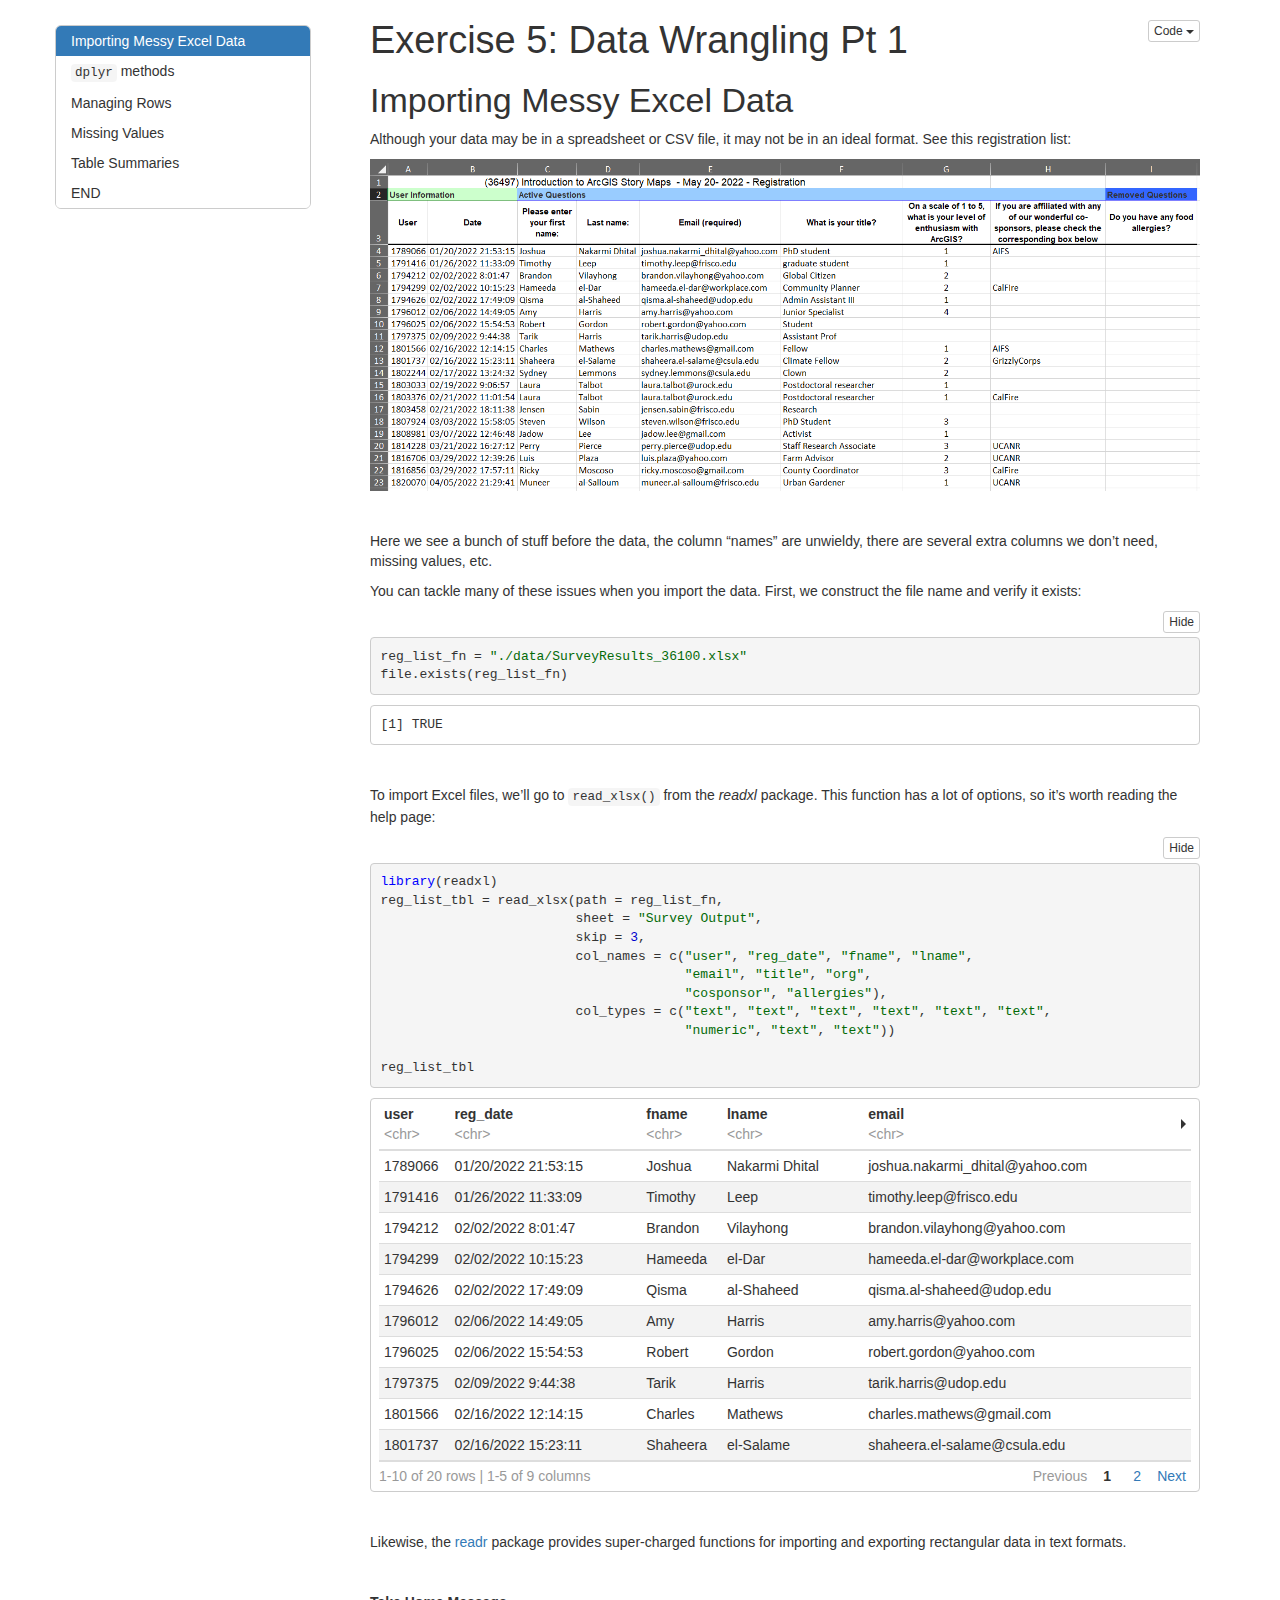
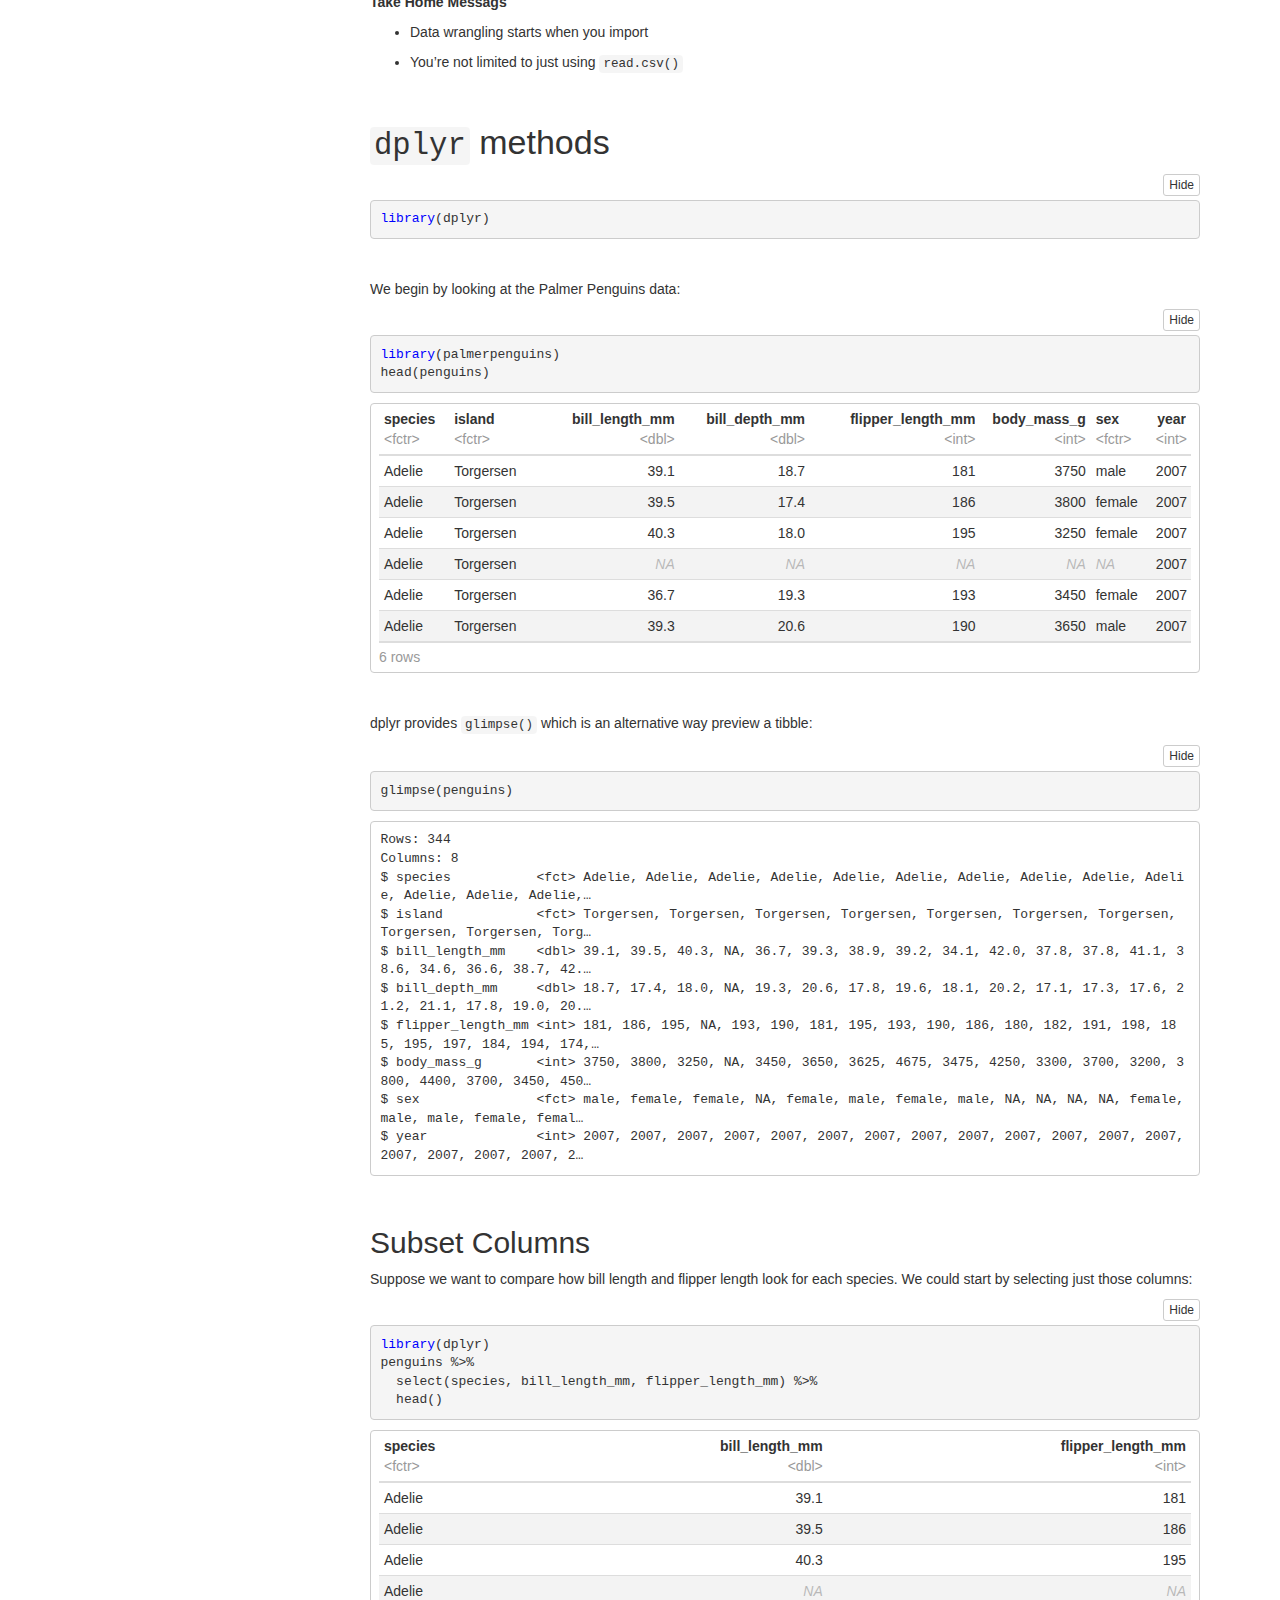
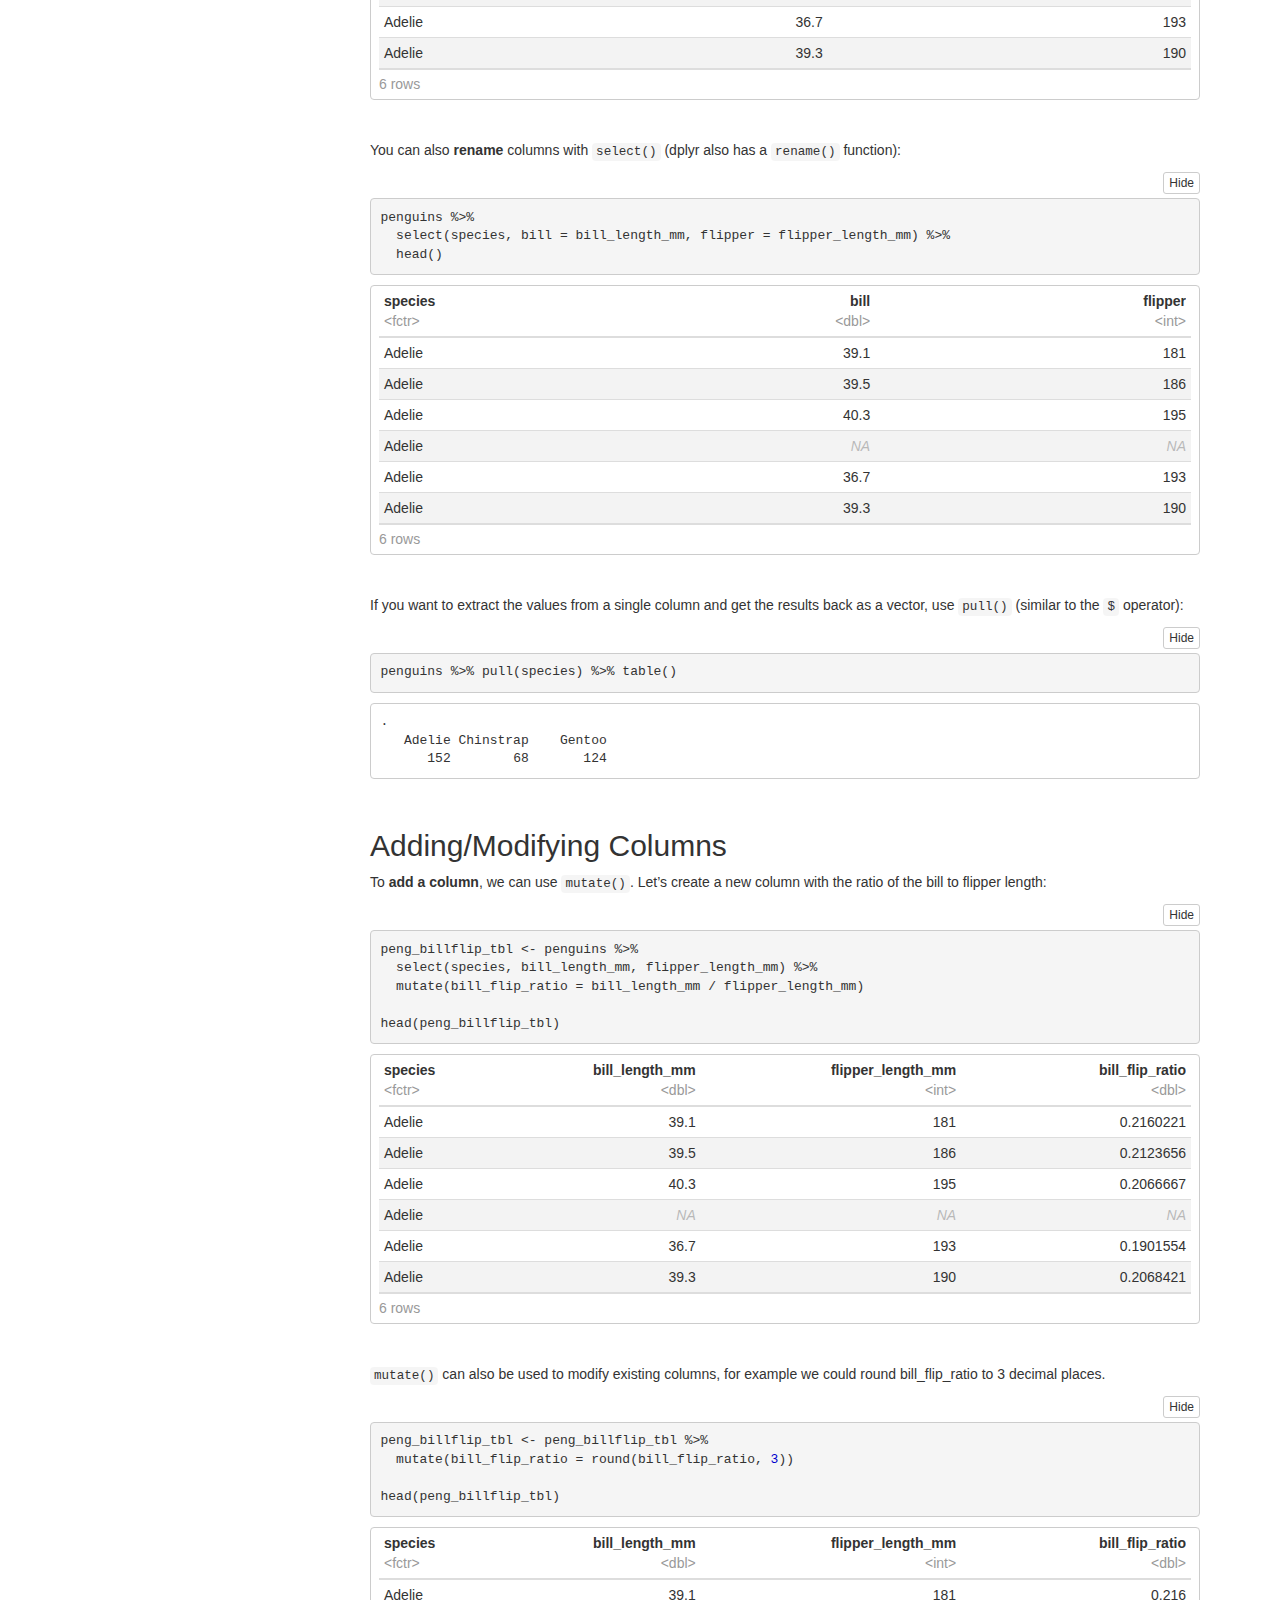
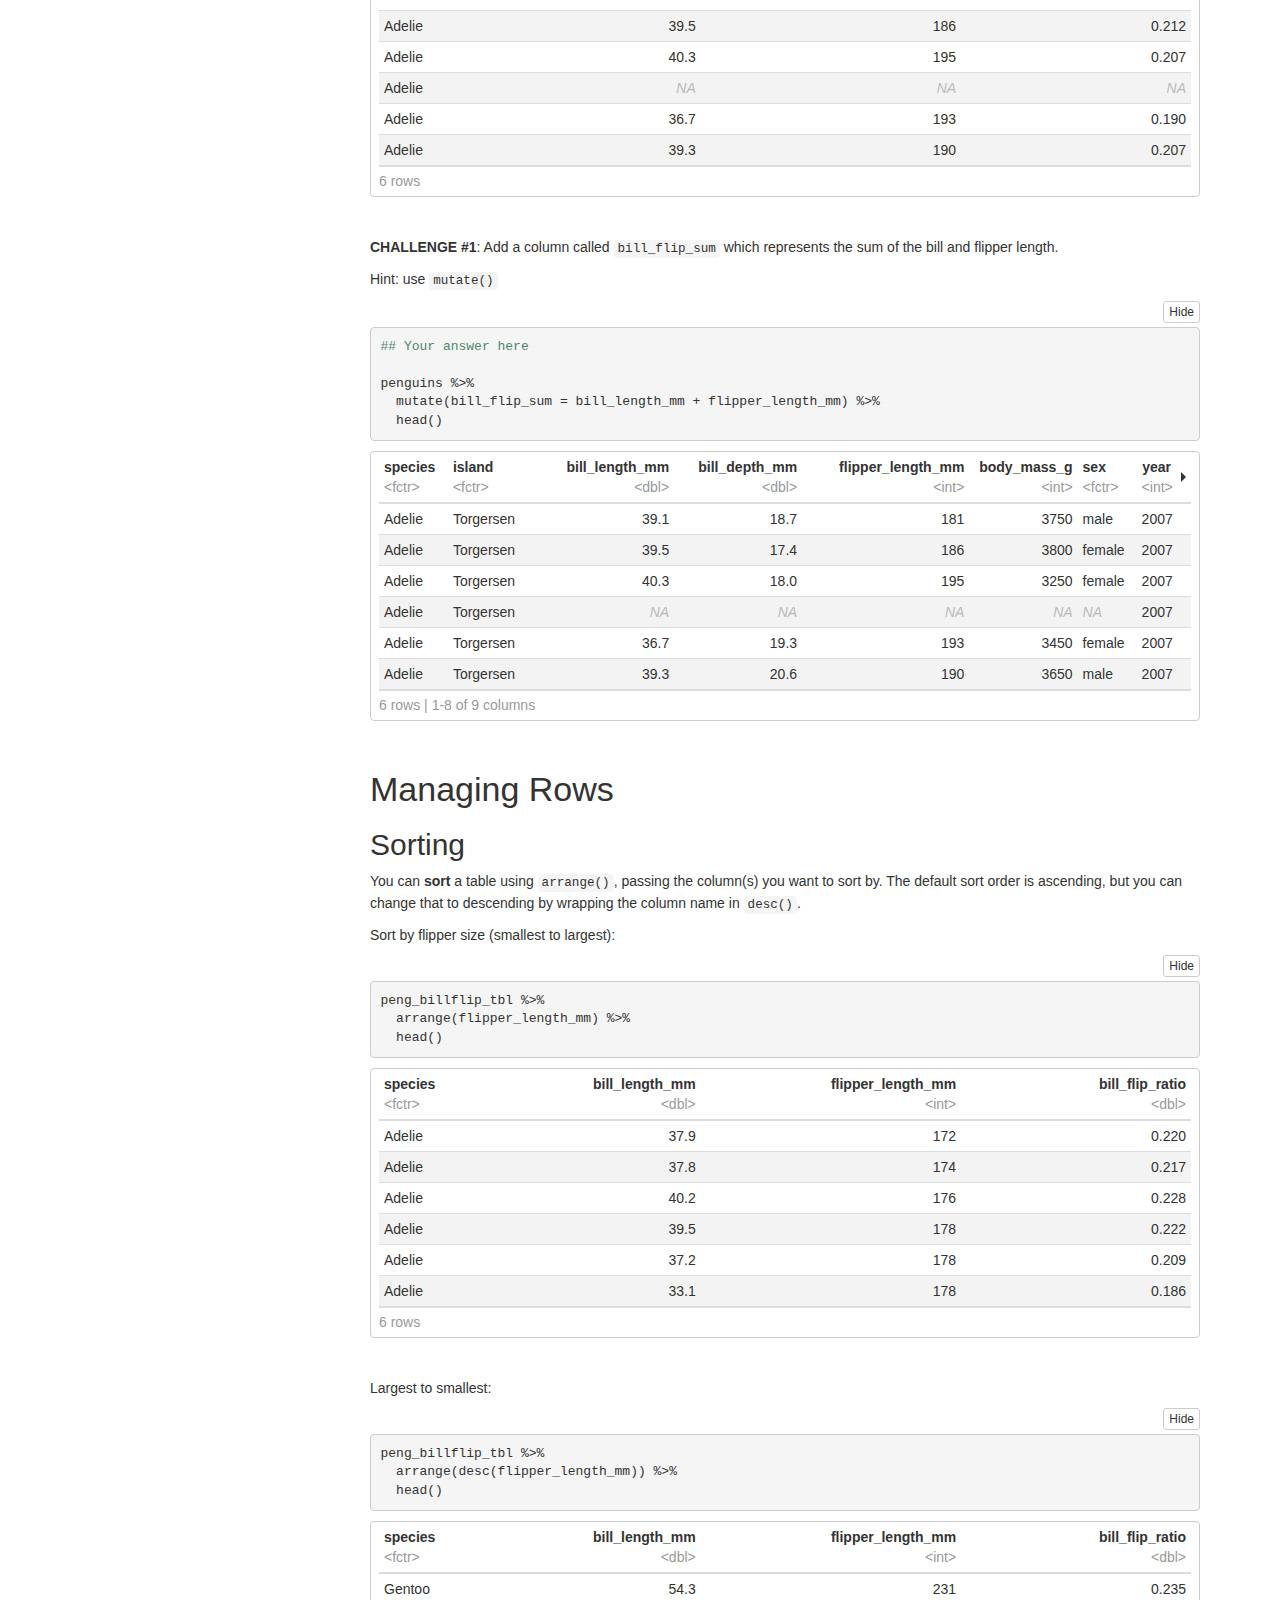
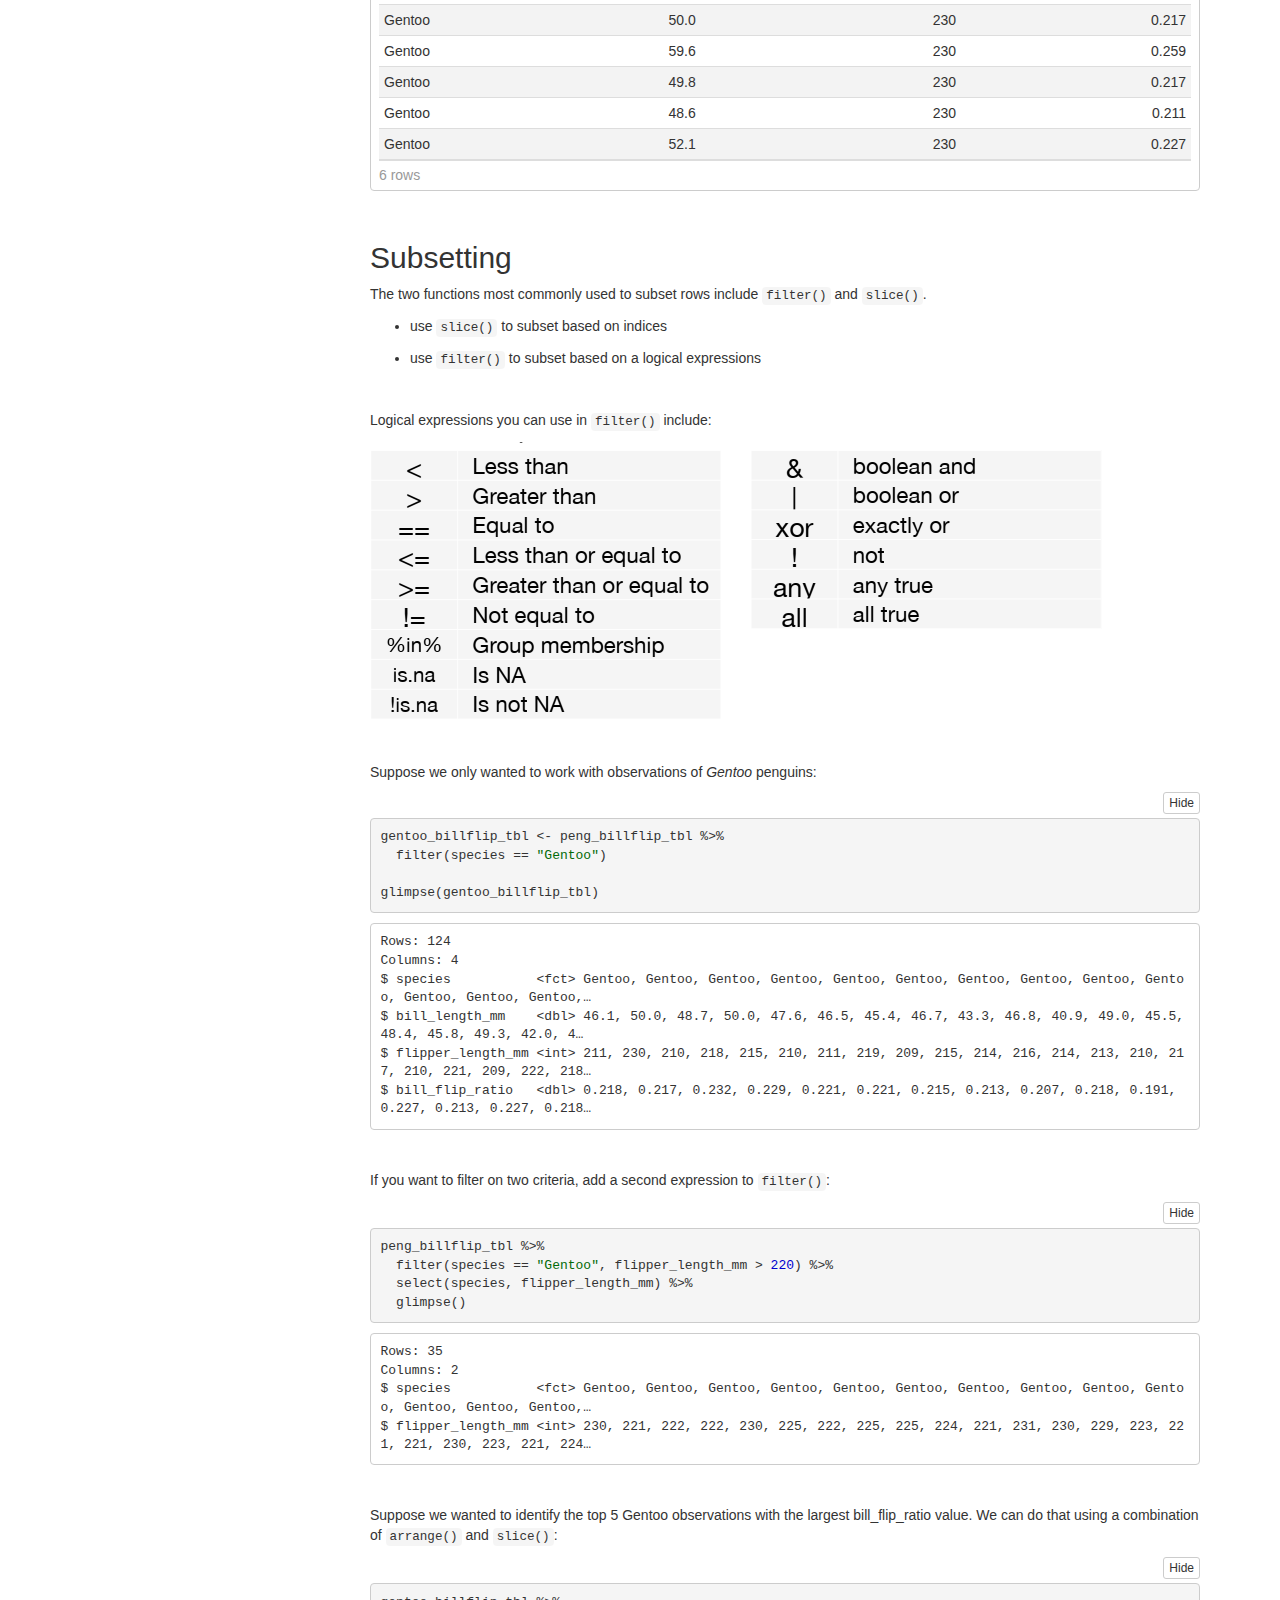
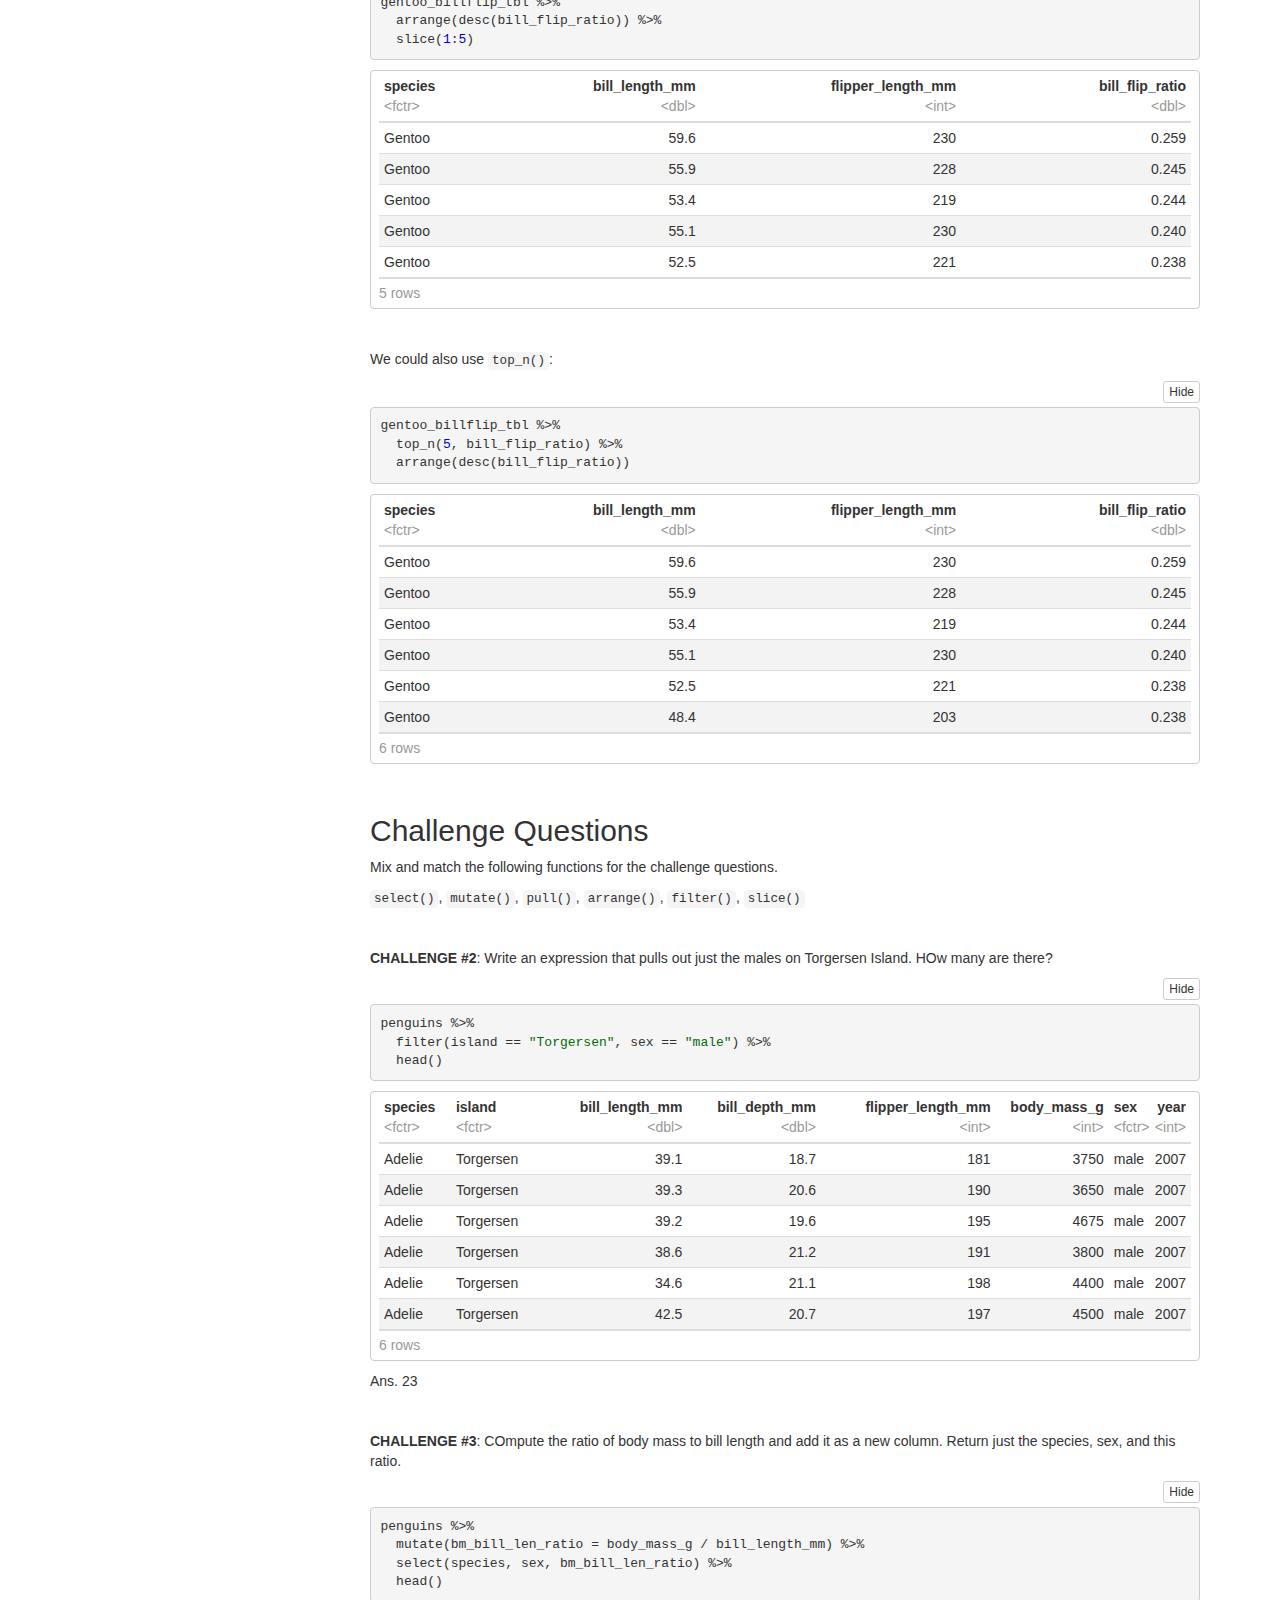
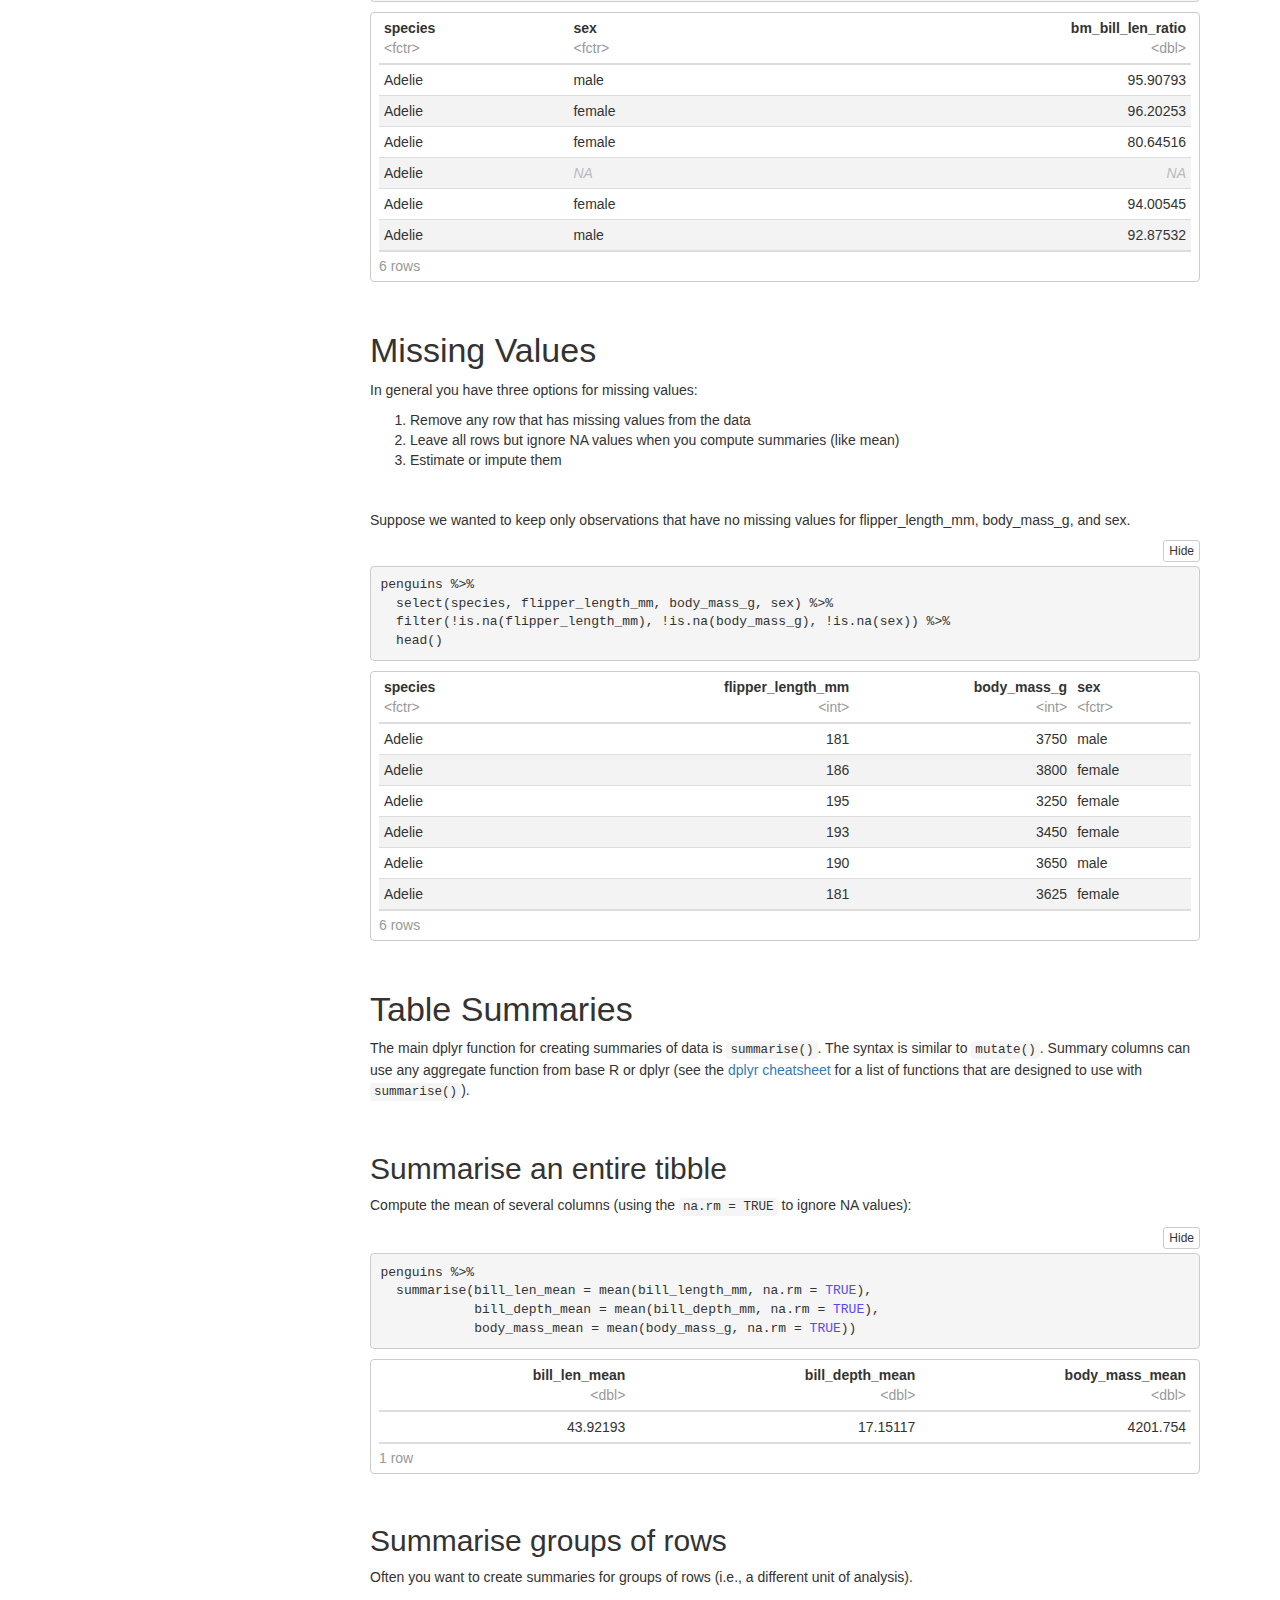
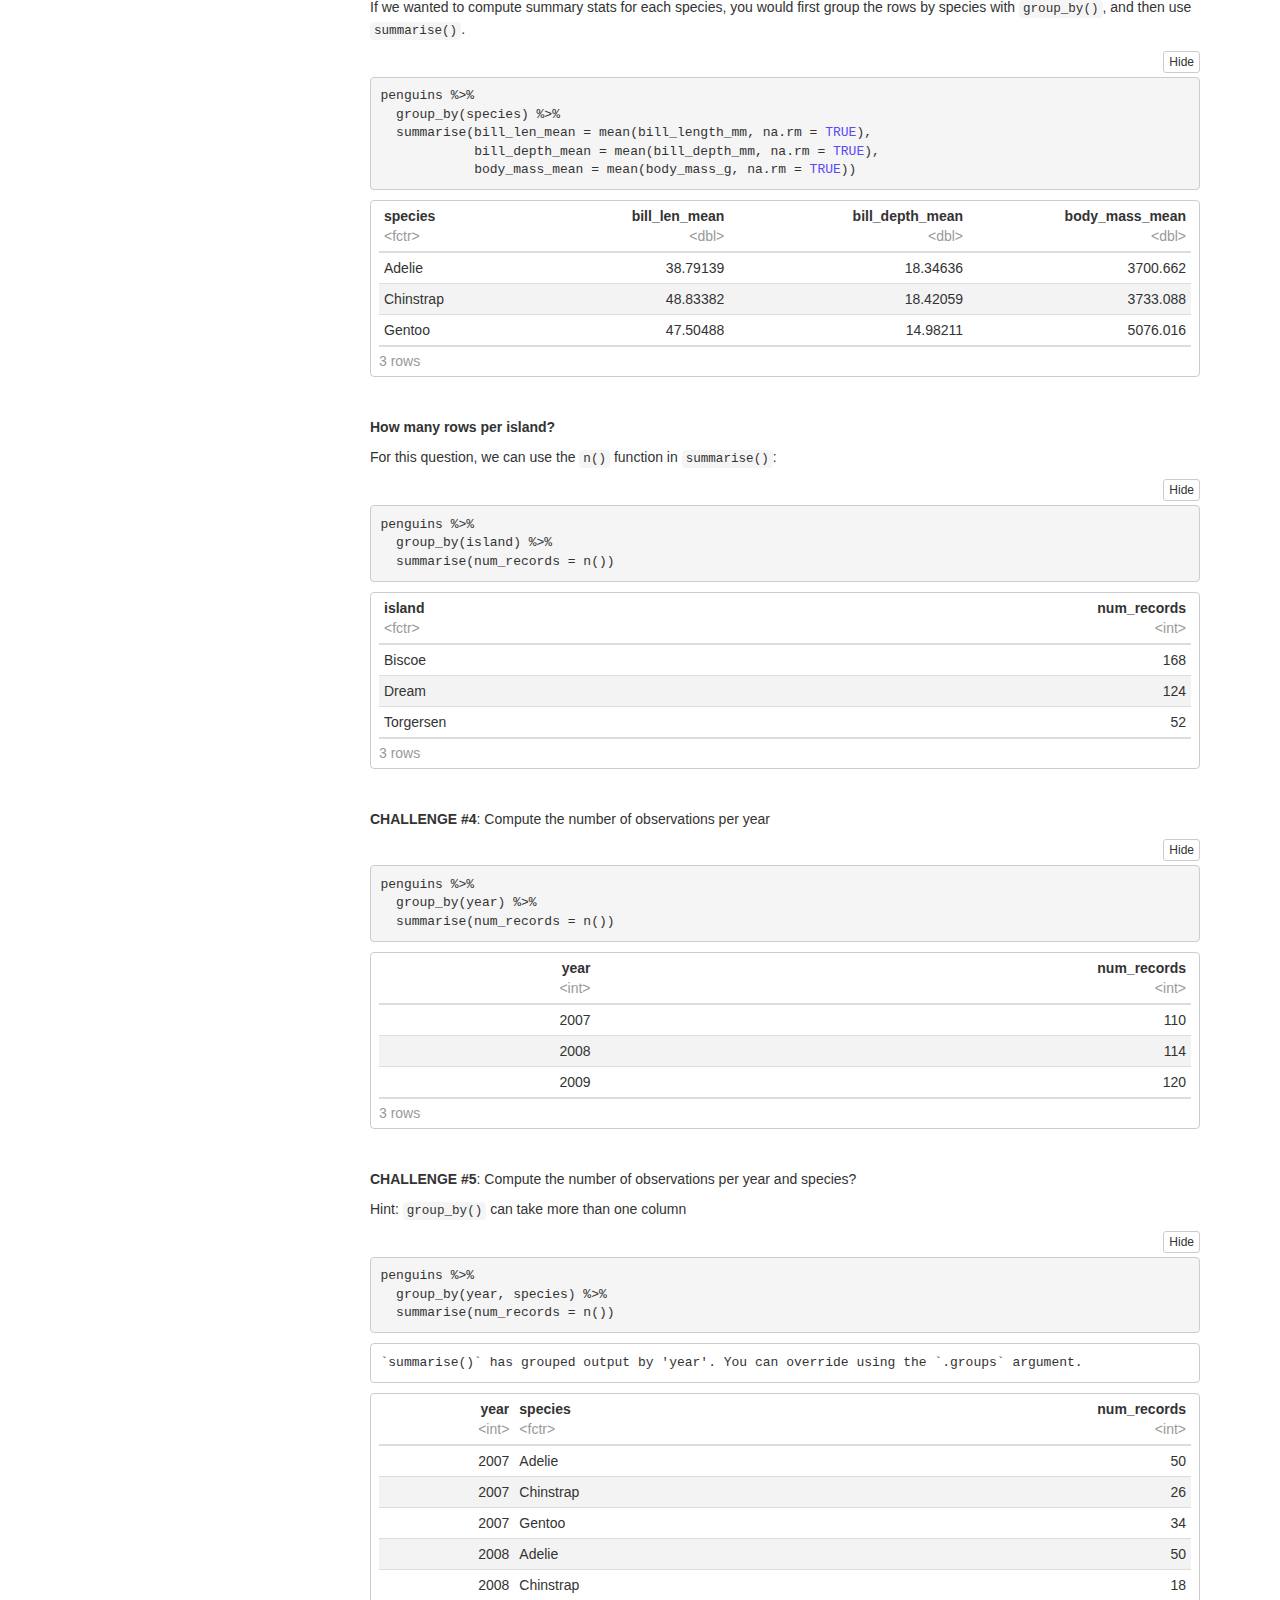
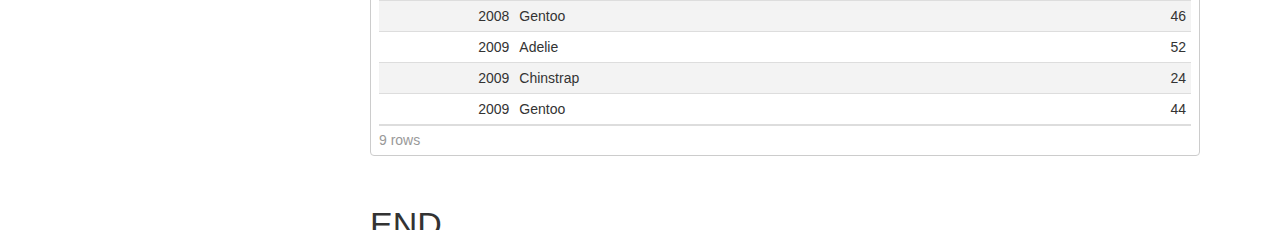
==== commit d0b6c00d: "Update to Parts 2 & 3" ====
--- a/ex05_ans.nb.html
+++ b/ex05_ans.nb.html
@@ -2967,18 +2967,6 @@
 <!-- rnb-source-begin eyJkYXRhIjoiYGBgclxubGlicmFyeShkcGx5cilcbmBgYCJ9 -->
 <pre class="r"><code>library(dplyr)</code></pre>
 <!-- rnb-source-end -->
-<!-- rnb-output-begin [base64] -->
-<pre><code>
-Attaching package: ‘dplyr’
-
-The following objects are masked from ‘package:stats’:
-
-    filter, lag
-
-The following objects are masked from ‘package:base’:
-
-    intersect, setdiff, setequal, union</code></pre>
-<!-- rnb-output-end -->
 <!-- rnb-chunk-end -->
 <!-- rnb-text-begin -->
 <p><br />
@@ -3008,17 +2996,17 @@
 <!-- rnb-source-begin eyJkYXRhIjoiYGBgclxuZ2xpbXBzZShwZW5ndWlucylcbmBgYCJ9 -->
 <pre class="r"><code>glimpse(penguins)</code></pre>
 <!-- rnb-source-end -->
-<!-- rnb-output-begin [base64] -->
+<!-- rnb-output-begin [base64] -->
 <pre><code>Rows: 344
 Columns: 8
-$ species           &lt;fct&gt; Adelie, Adelie, Adelie, Adelie, Adelie, Adelie, Adelie, Adelie, Adelie, Adelie, Adelie, Adel…
-$ island            &lt;fct&gt; Torgersen, Torgersen, Torgersen, Torgersen, Torgersen, Torgersen, Torgersen, Torgersen, Torg…
-$ bill_length_mm    &lt;dbl&gt; 39.1, 39.5, 40.3, NA, 36.7, 39.3, 38.9, 39.2, 34.1, 42.0, 37.8, 37.8, 41.1, 38.6, 34.6, 36.6…
-$ bill_depth_mm     &lt;dbl&gt; 18.7, 17.4, 18.0, NA, 19.3, 20.6, 17.8, 19.6, 18.1, 20.2, 17.1, 17.3, 17.6, 21.2, 21.1, 17.8…
-$ flipper_length_mm &lt;int&gt; 181, 186, 195, NA, 193, 190, 181, 195, 193, 190, 186, 180, 182, 191, 198, 185, 195, 197, 184…
-$ body_mass_g       &lt;int&gt; 3750, 3800, 3250, NA, 3450, 3650, 3625, 4675, 3475, 4250, 3300, 3700, 3200, 3800, 4400, 3700…
-$ sex               &lt;fct&gt; male, female, female, NA, female, male, female, male, NA, NA, NA, NA, female, male, male, fe…
-$ year              &lt;int&gt; 2007, 2007, 2007, 2007, 2007, 2007, 2007, 2007, 2007, 2007, 2007, 2007, 2007, 2007, 2007, 20…</code></pre>
+$ species           &lt;fct&gt; Adelie, Adelie, Adelie, Adelie, Adelie, Adelie, Adelie, Adelie, Adelie, Adelie, Adelie, Adelie, Adelie,…
+$ island            &lt;fct&gt; Torgersen, Torgersen, Torgersen, Torgersen, Torgersen, Torgersen, Torgersen, Torgersen, Torgersen, Torg…
+$ bill_length_mm    &lt;dbl&gt; 39.1, 39.5, 40.3, NA, 36.7, 39.3, 38.9, 39.2, 34.1, 42.0, 37.8, 37.8, 41.1, 38.6, 34.6, 36.6, 38.7, 42.…
+$ bill_depth_mm     &lt;dbl&gt; 18.7, 17.4, 18.0, NA, 19.3, 20.6, 17.8, 19.6, 18.1, 20.2, 17.1, 17.3, 17.6, 21.2, 21.1, 17.8, 19.0, 20.…
+$ flipper_length_mm &lt;int&gt; 181, 186, 195, NA, 193, 190, 181, 195, 193, 190, 186, 180, 182, 191, 198, 185, 195, 197, 184, 194, 174,…
+$ body_mass_g       &lt;int&gt; 3750, 3800, 3250, NA, 3450, 3650, 3625, 4675, 3475, 4250, 3300, 3700, 3200, 3800, 4400, 3700, 3450, 450…
+$ sex               &lt;fct&gt; male, female, female, NA, female, male, female, male, NA, NA, NA, NA, female, male, male, female, femal…
+$ year              &lt;int&gt; 2007, 2007, 2007, 2007, 2007, 2007, 2007, 2007, 2007, 2007, 2007, 2007, 2007, 2007, 2007, 2007, 2007, 2…</code></pre>
 <!-- rnb-output-end -->
 <!-- rnb-chunk-end -->
 <!-- rnb-text-begin -->
@@ -3230,13 +3218,13 @@
 
 glimpse(gentoo_billflip_tbl)</code></pre>
 <!-- rnb-source-end -->
-<!-- rnb-output-begin [base64] -->
+<!-- rnb-output-begin [base64] -->
 <pre><code>Rows: 124
 Columns: 4
-$ species           &lt;fct&gt; Gentoo, Gentoo, Gentoo, Gentoo, Gentoo, Gentoo, Gentoo, Gentoo, Gentoo, Gentoo, Gentoo, Gent…
-$ bill_length_mm    &lt;dbl&gt; 46.1, 50.0, 48.7, 50.0, 47.6, 46.5, 45.4, 46.7, 43.3, 46.8, 40.9, 49.0, 45.5, 48.4, 45.8, 49…
-$ flipper_length_mm &lt;int&gt; 211, 230, 210, 218, 215, 210, 211, 219, 209, 215, 214, 216, 214, 213, 210, 217, 210, 221, 20…
-$ bill_flip_ratio   &lt;dbl&gt; 0.218, 0.217, 0.232, 0.229, 0.221, 0.221, 0.215, 0.213, 0.207, 0.218, 0.191, 0.227, 0.213, 0…</code></pre>
+$ species           &lt;fct&gt; Gentoo, Gentoo, Gentoo, Gentoo, Gentoo, Gentoo, Gentoo, Gentoo, Gentoo, Gentoo, Gentoo, Gentoo, Gentoo,…
+$ bill_length_mm    &lt;dbl&gt; 46.1, 50.0, 48.7, 50.0, 47.6, 46.5, 45.4, 46.7, 43.3, 46.8, 40.9, 49.0, 45.5, 48.4, 45.8, 49.3, 42.0, 4…
+$ flipper_length_mm &lt;int&gt; 211, 230, 210, 218, 215, 210, 211, 219, 209, 215, 214, 216, 214, 213, 210, 217, 210, 221, 209, 222, 218…
+$ bill_flip_ratio   &lt;dbl&gt; 0.218, 0.217, 0.232, 0.229, 0.221, 0.221, 0.215, 0.213, 0.207, 0.218, 0.191, 0.227, 0.213, 0.227, 0.218…</code></pre>
 <!-- rnb-output-end -->
 <!-- rnb-chunk-end -->
 <!-- rnb-text-begin -->
@@ -3252,11 +3240,11 @@
   select(species, flipper_length_mm) %&gt;% 
   glimpse()</code></pre>
 <!-- rnb-source-end -->
-<!-- rnb-output-begin [base64] -->
+<!-- rnb-output-begin [base64] -->
 <pre><code>Rows: 35
 Columns: 2
-$ species           &lt;fct&gt; Gentoo, Gentoo, Gentoo, Gentoo, Gentoo, Gentoo, Gentoo, Gentoo, Gentoo, Gentoo, Gentoo, Gent…
-$ flipper_length_mm &lt;int&gt; 230, 221, 222, 222, 230, 225, 222, 225, 225, 224, 221, 231, 230, 229, 223, 221, 221, 230, 22…</code></pre>
+$ species           &lt;fct&gt; Gentoo, Gentoo, Gentoo, Gentoo, Gentoo, Gentoo, Gentoo, Gentoo, Gentoo, Gentoo, Gentoo, Gentoo, Gentoo,…
+$ flipper_length_mm &lt;int&gt; 230, 221, 222, 222, 230, 225, 222, 225, 225, 224, 221, 231, 230, 229, 223, 221, 221, 230, 223, 221, 224…</code></pre>
 <!-- rnb-output-end -->
 <!-- rnb-chunk-end -->
 <!-- rnb-text-begin -->
